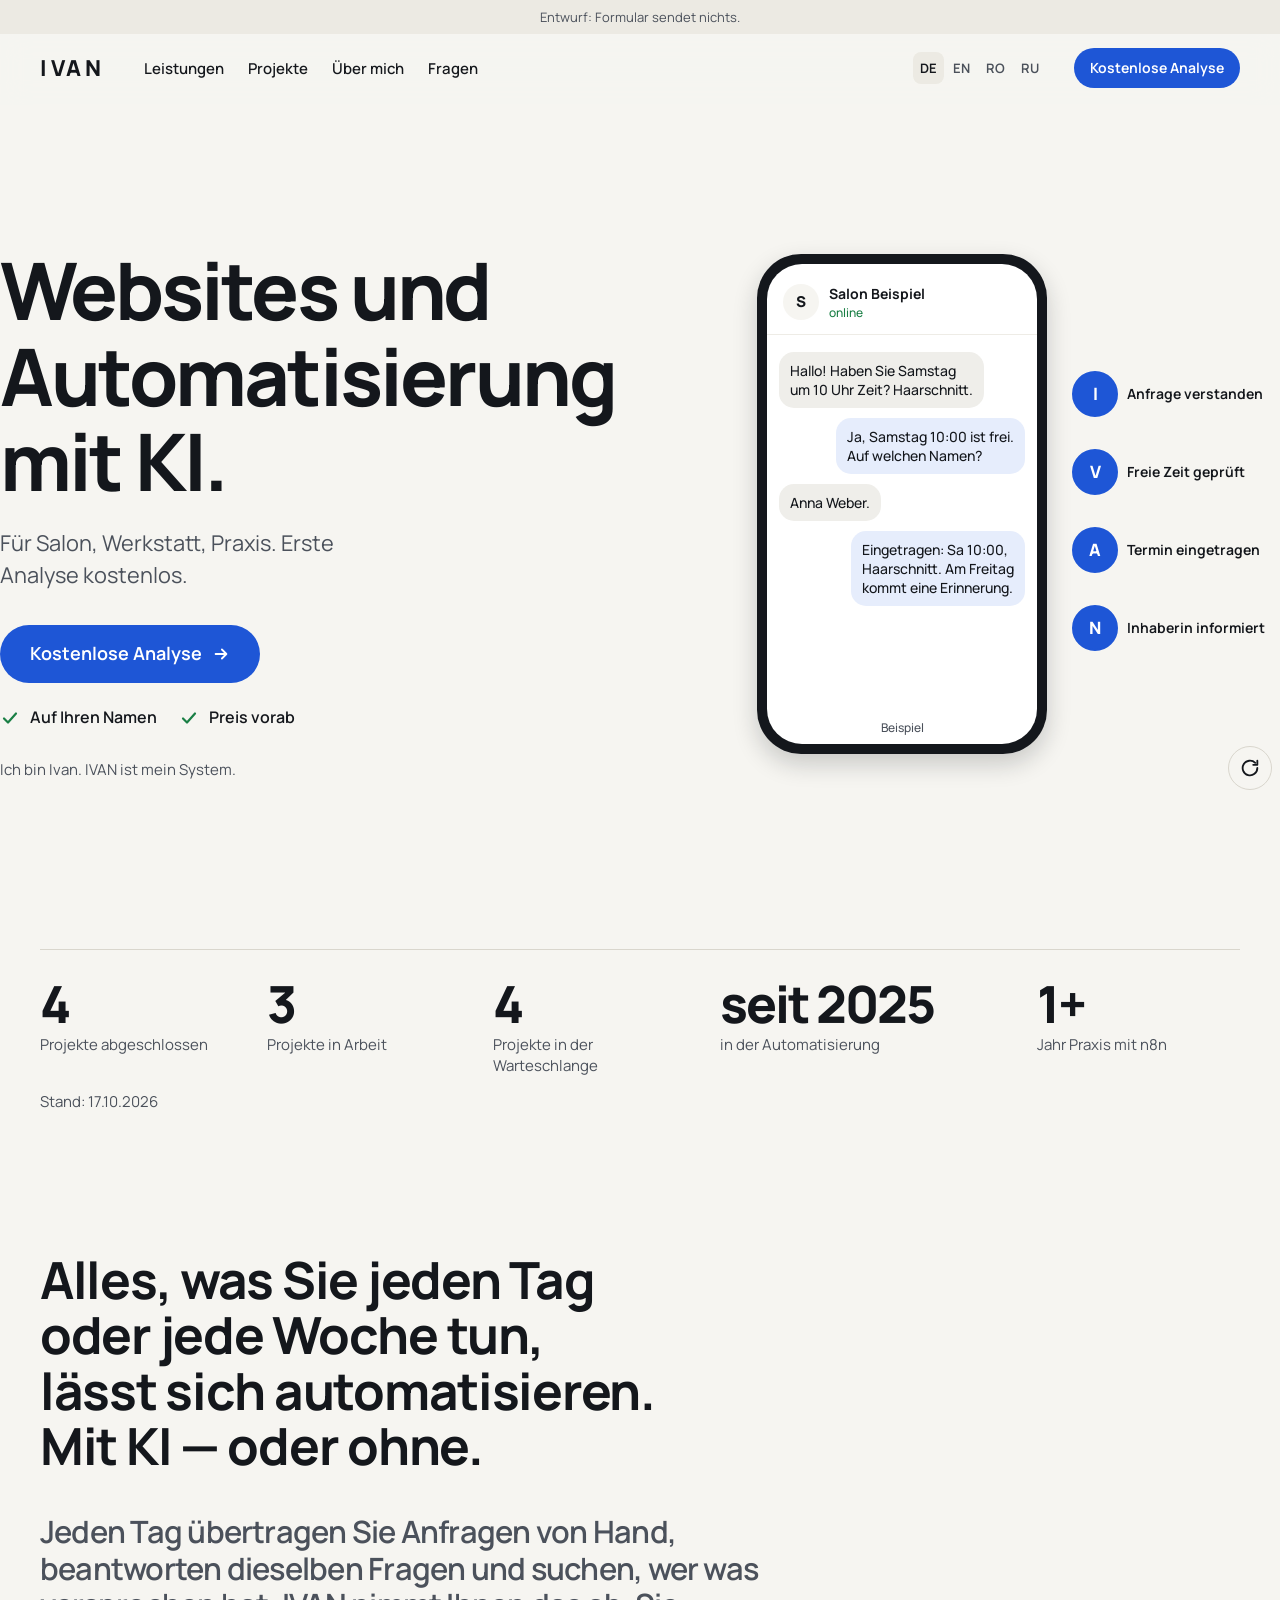
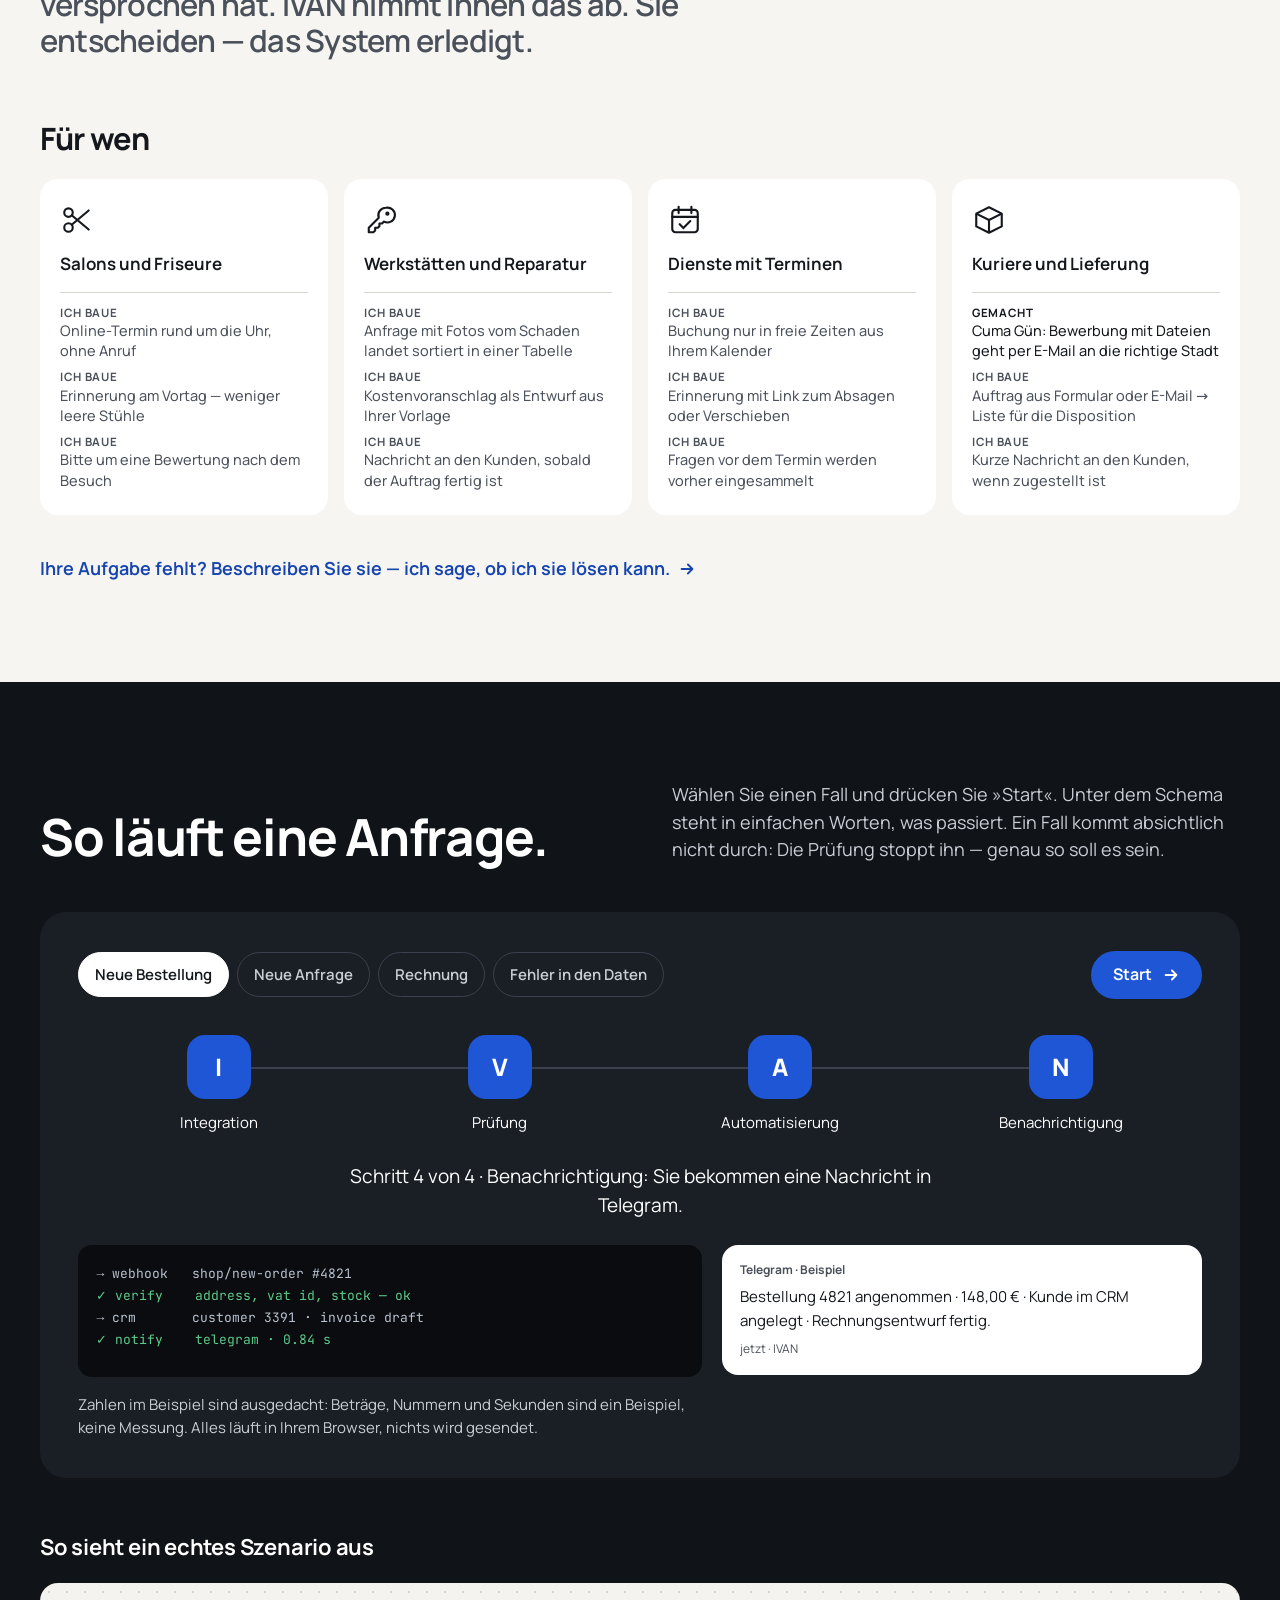
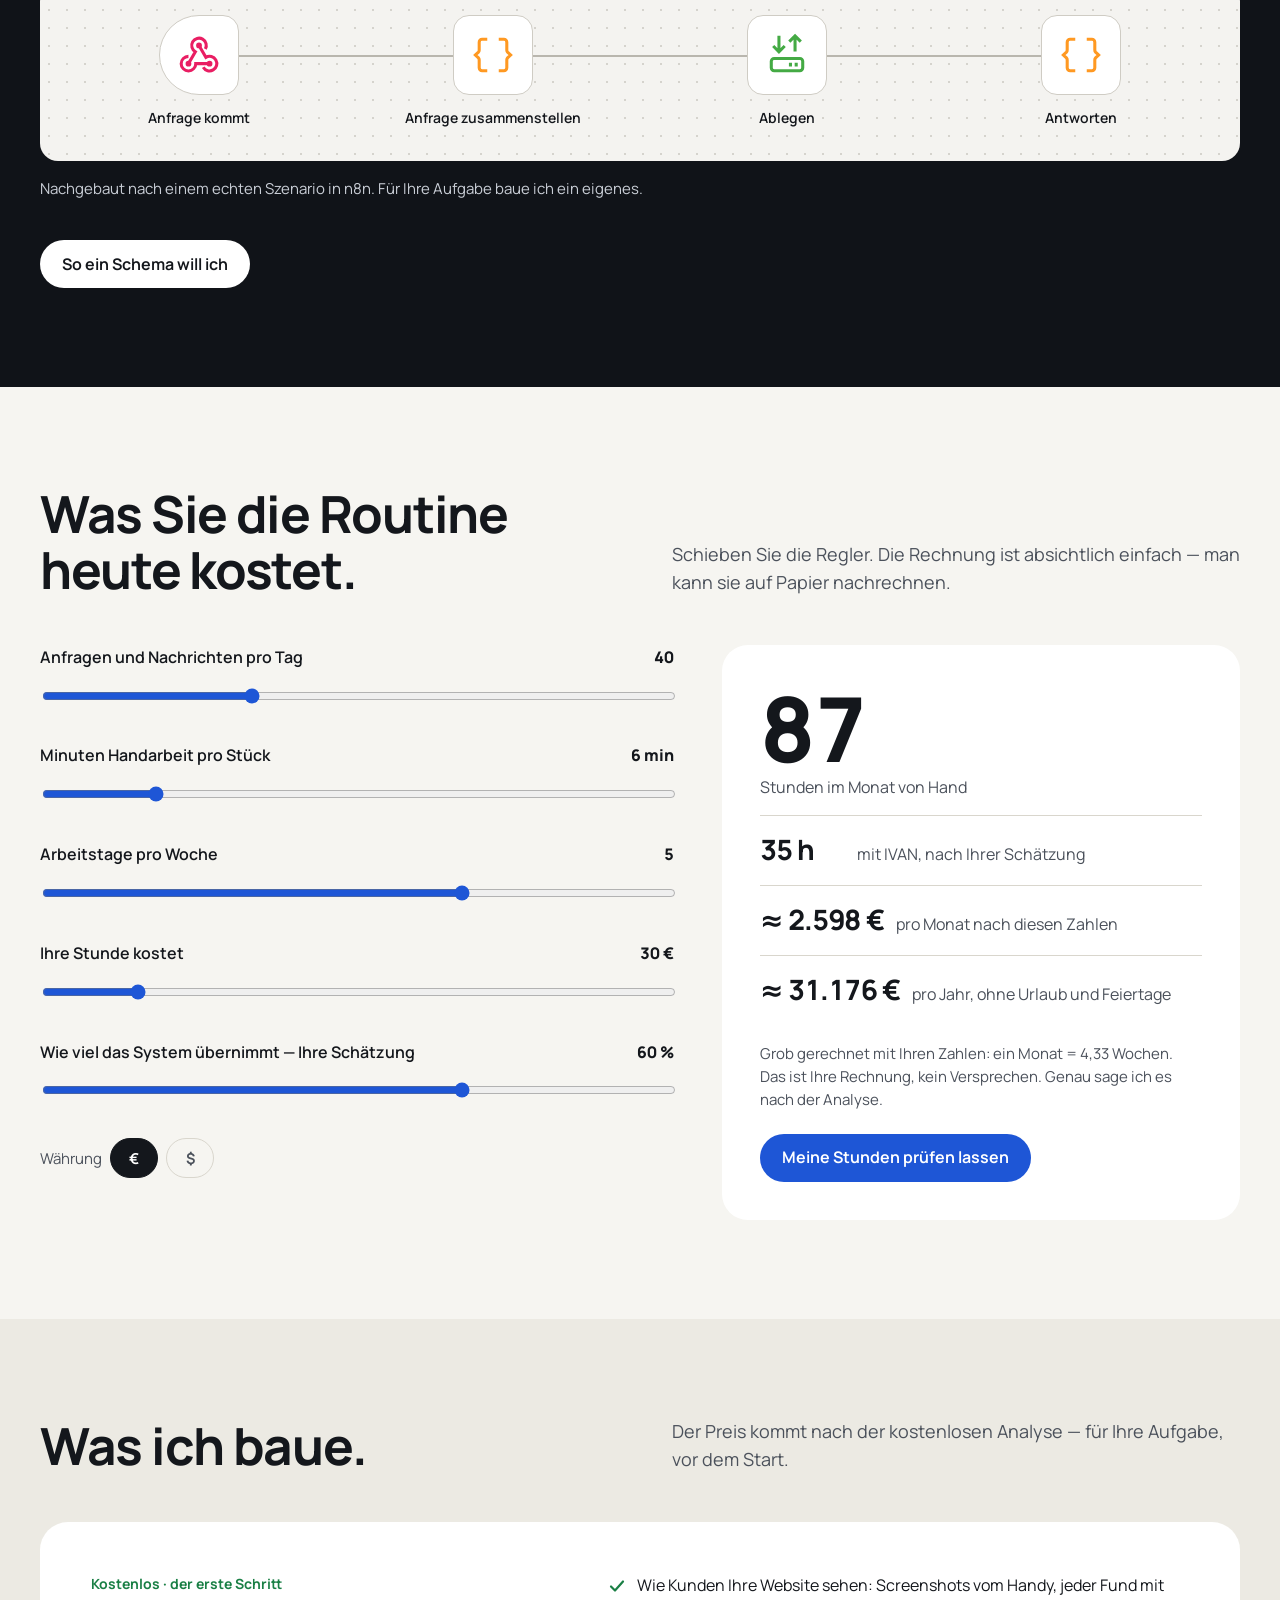
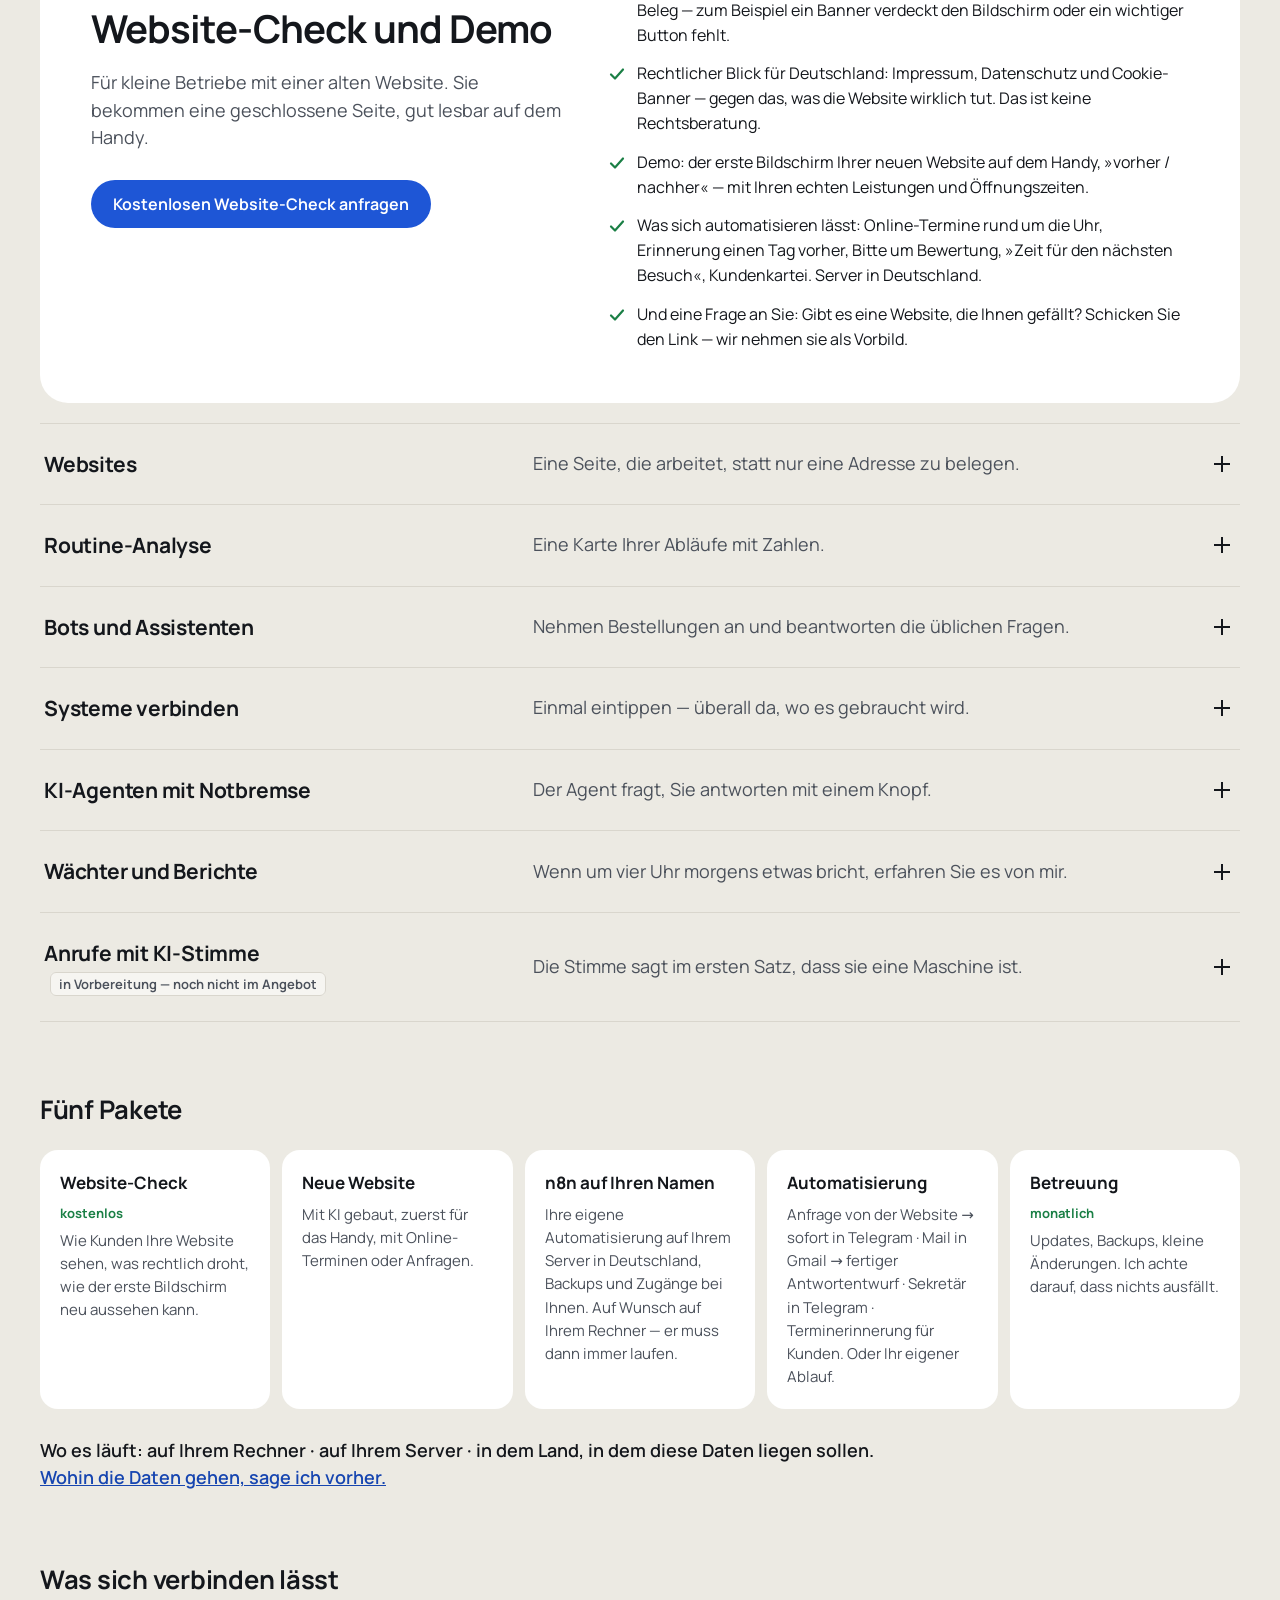
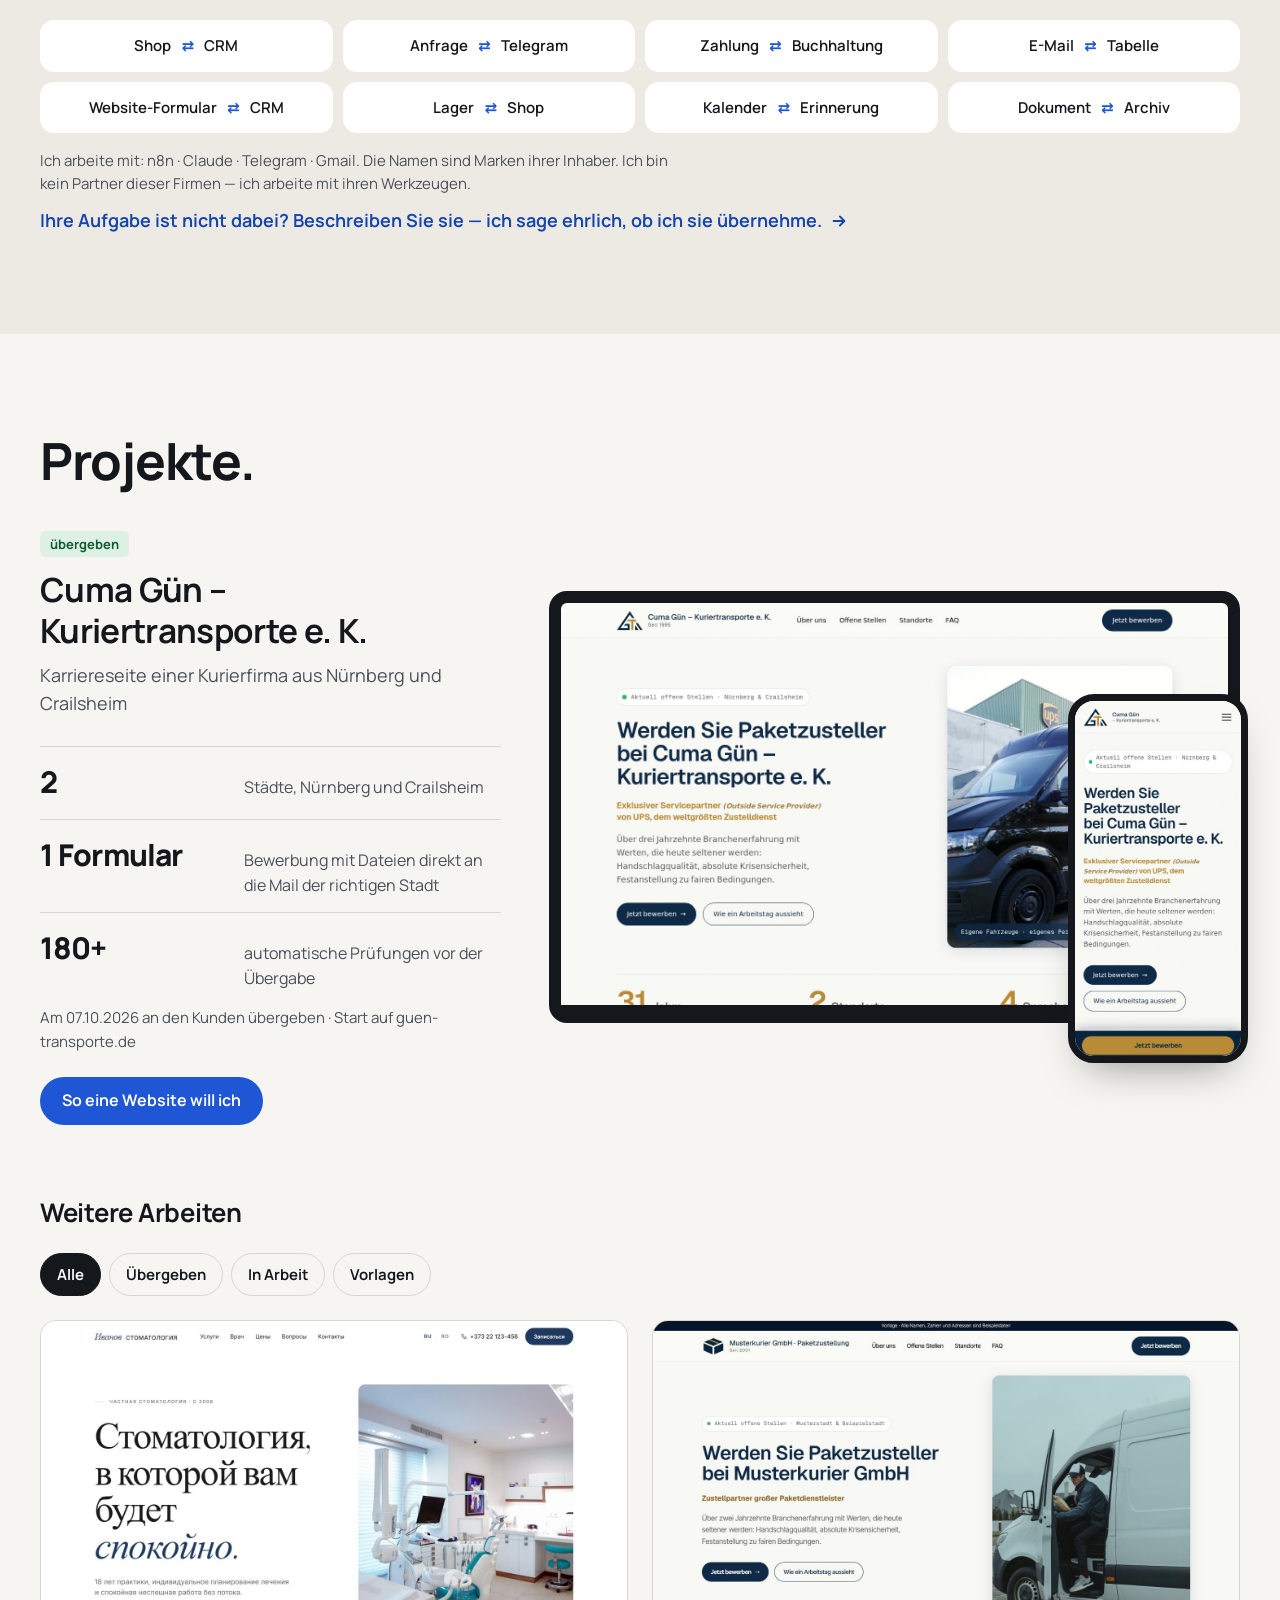
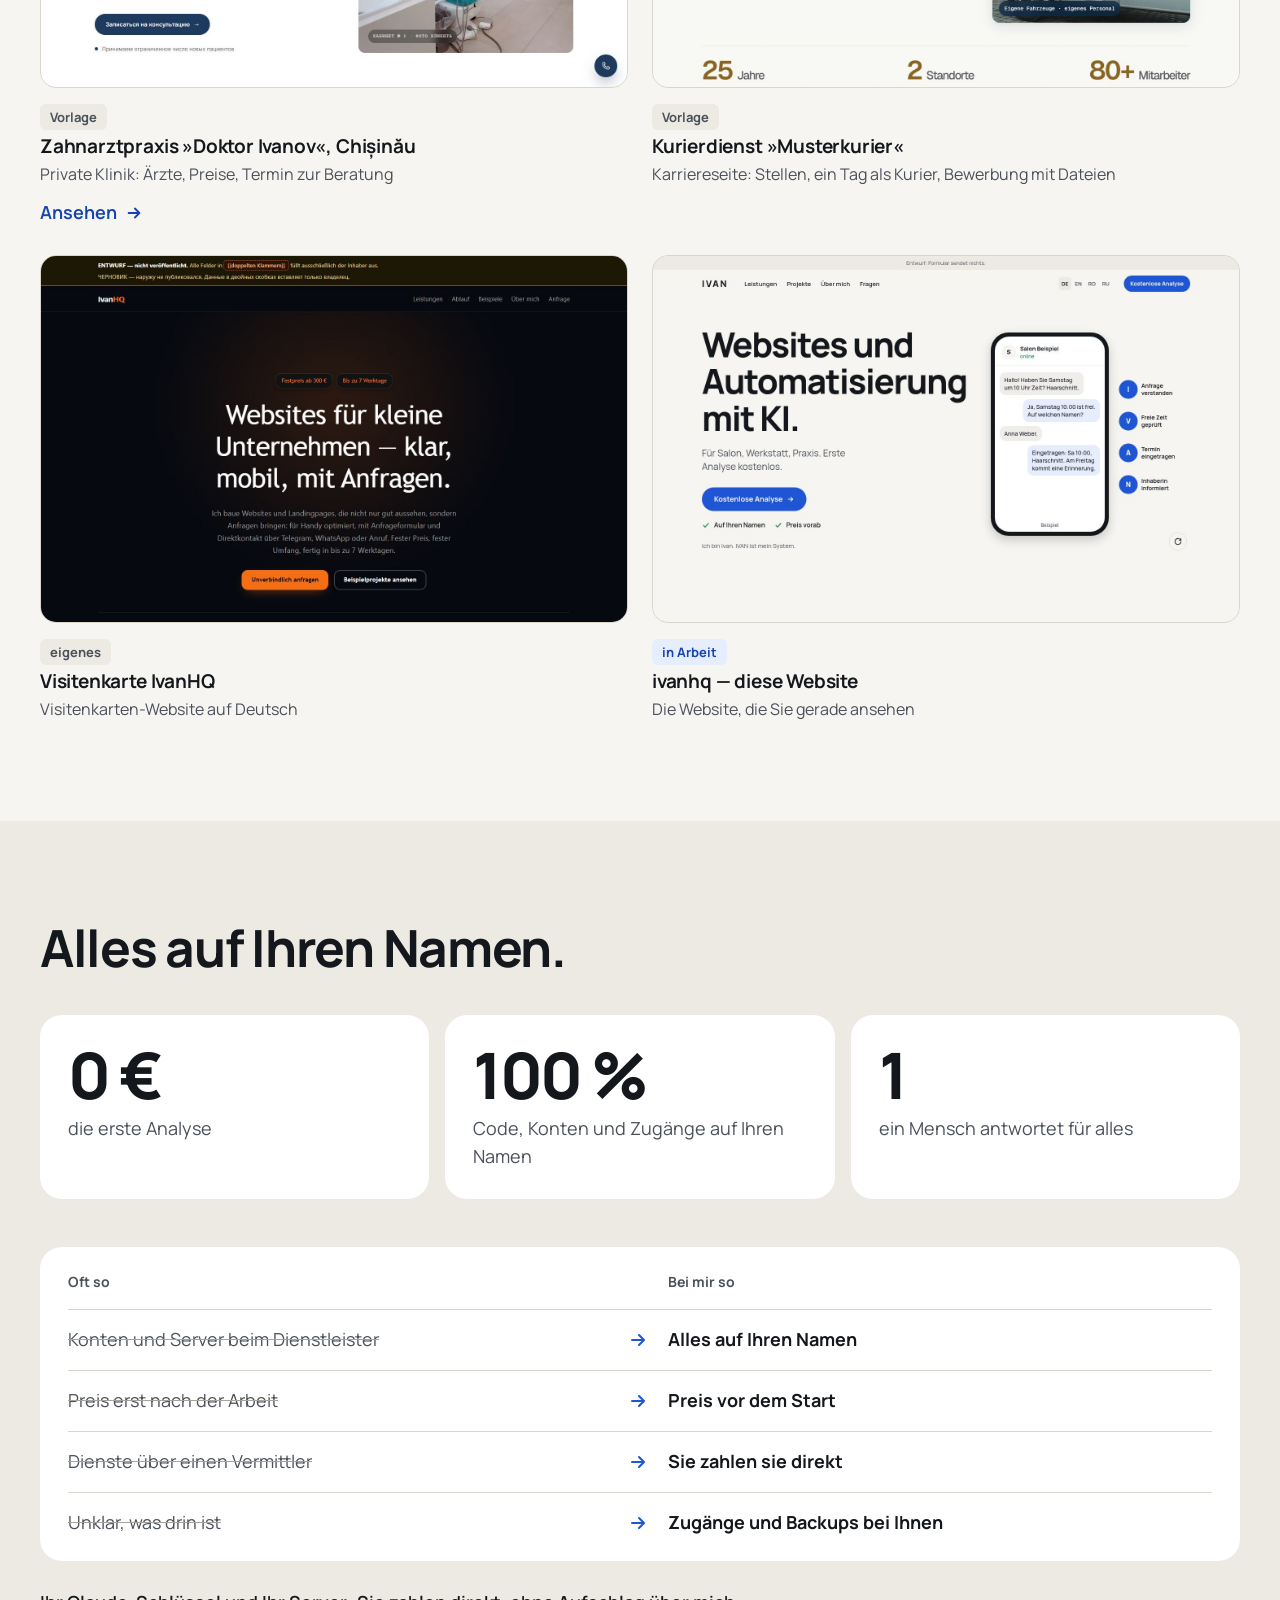
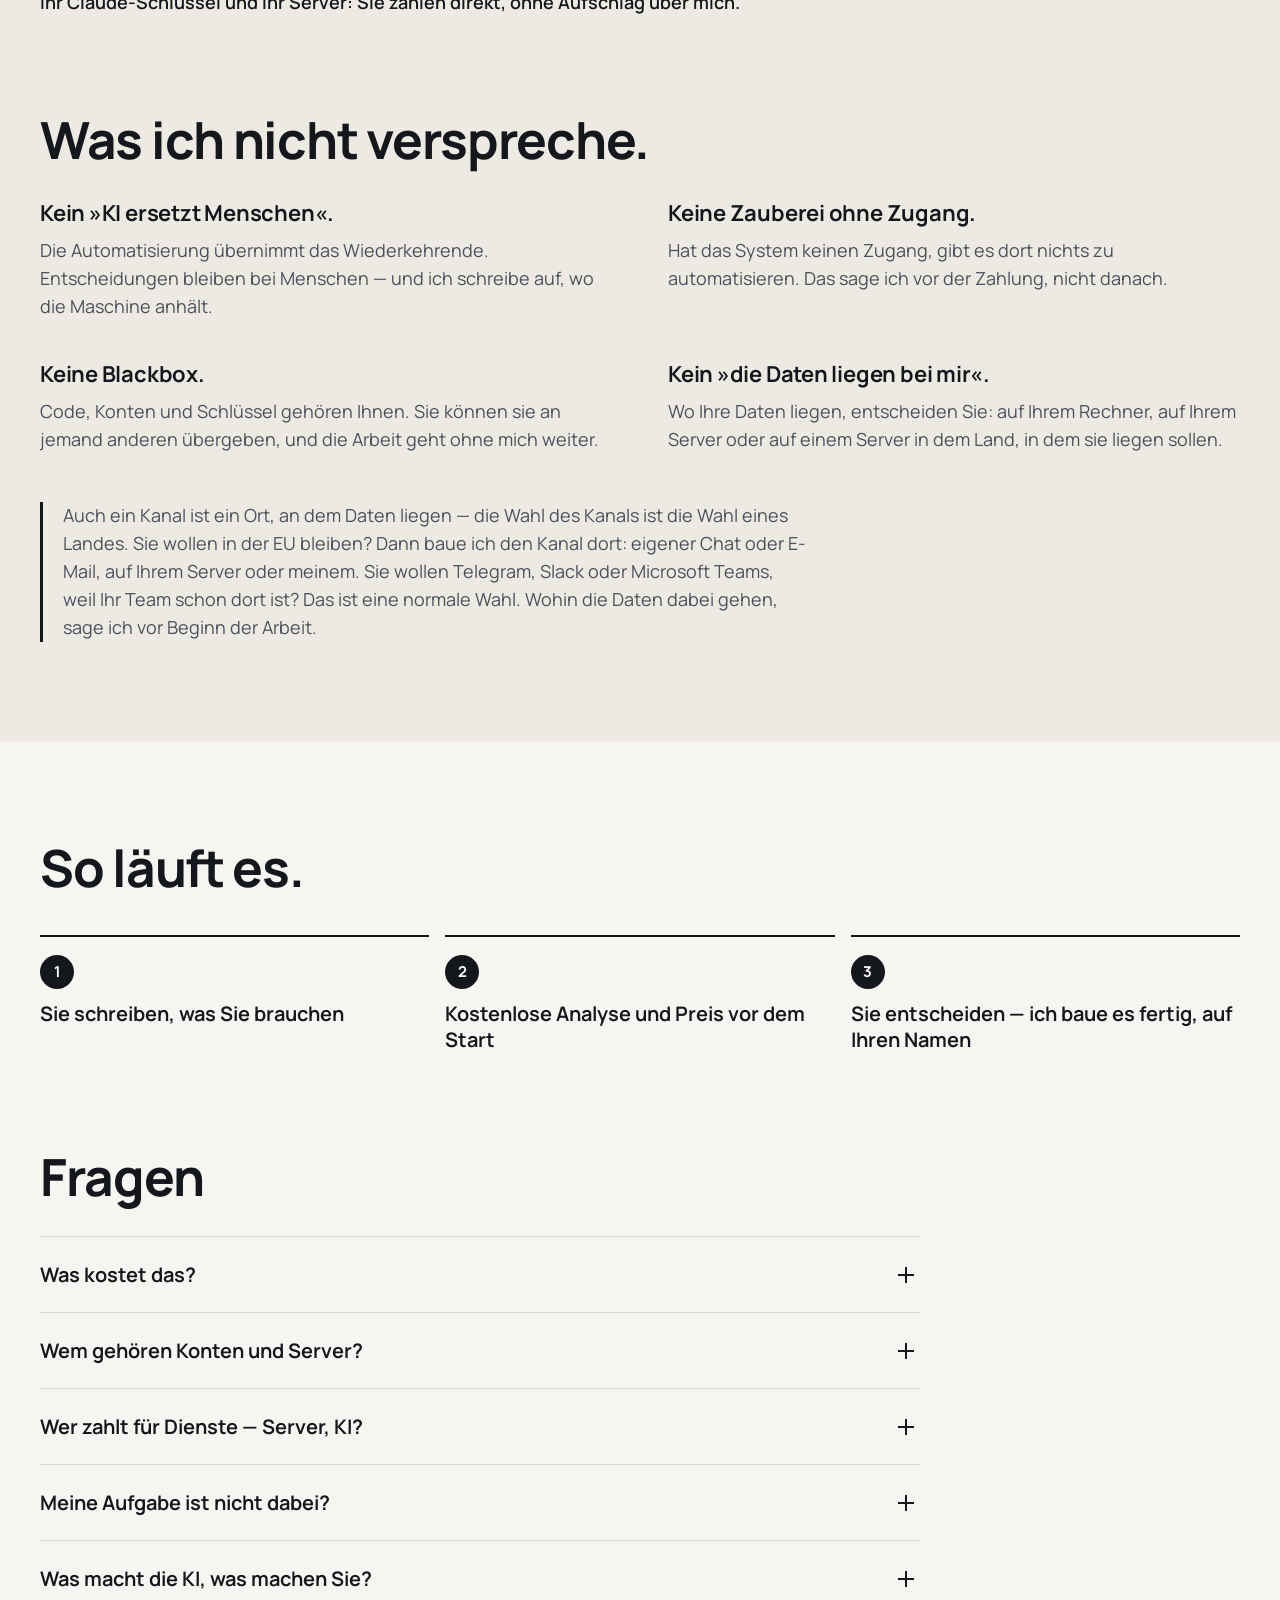
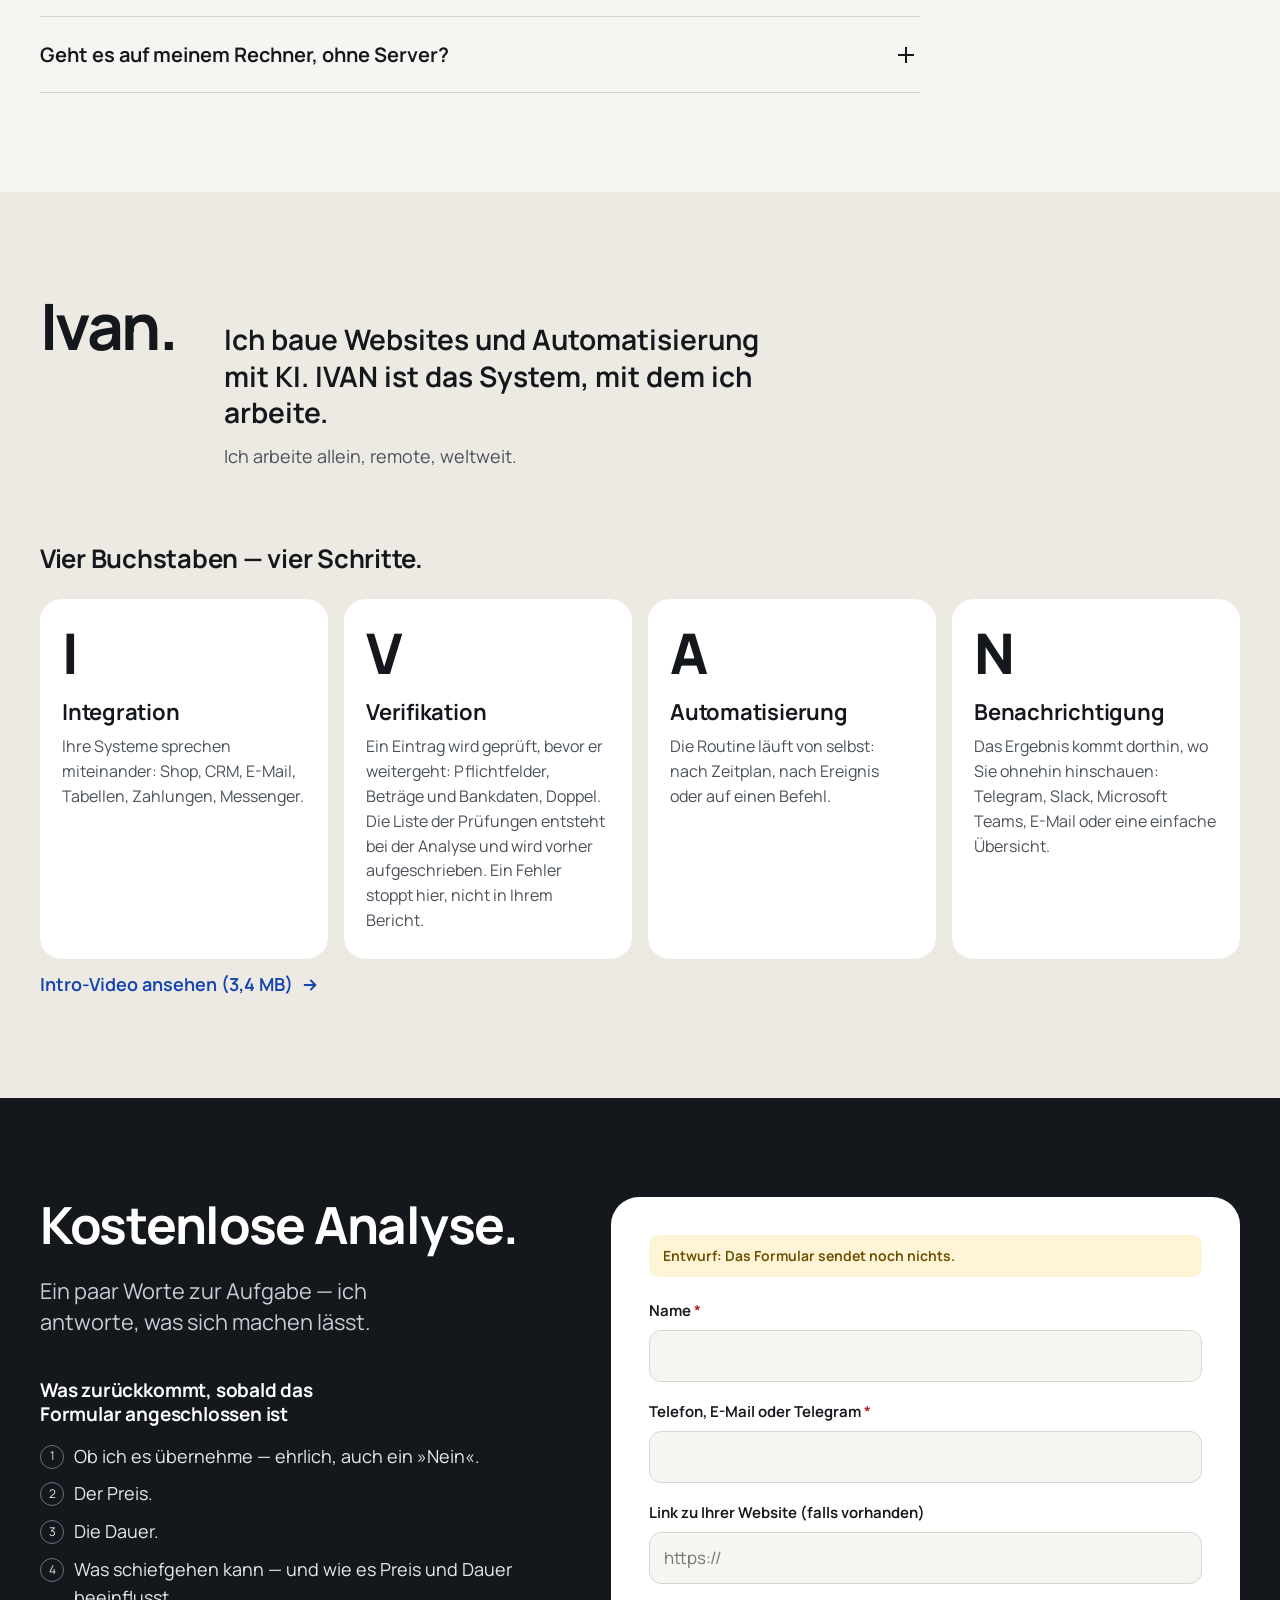
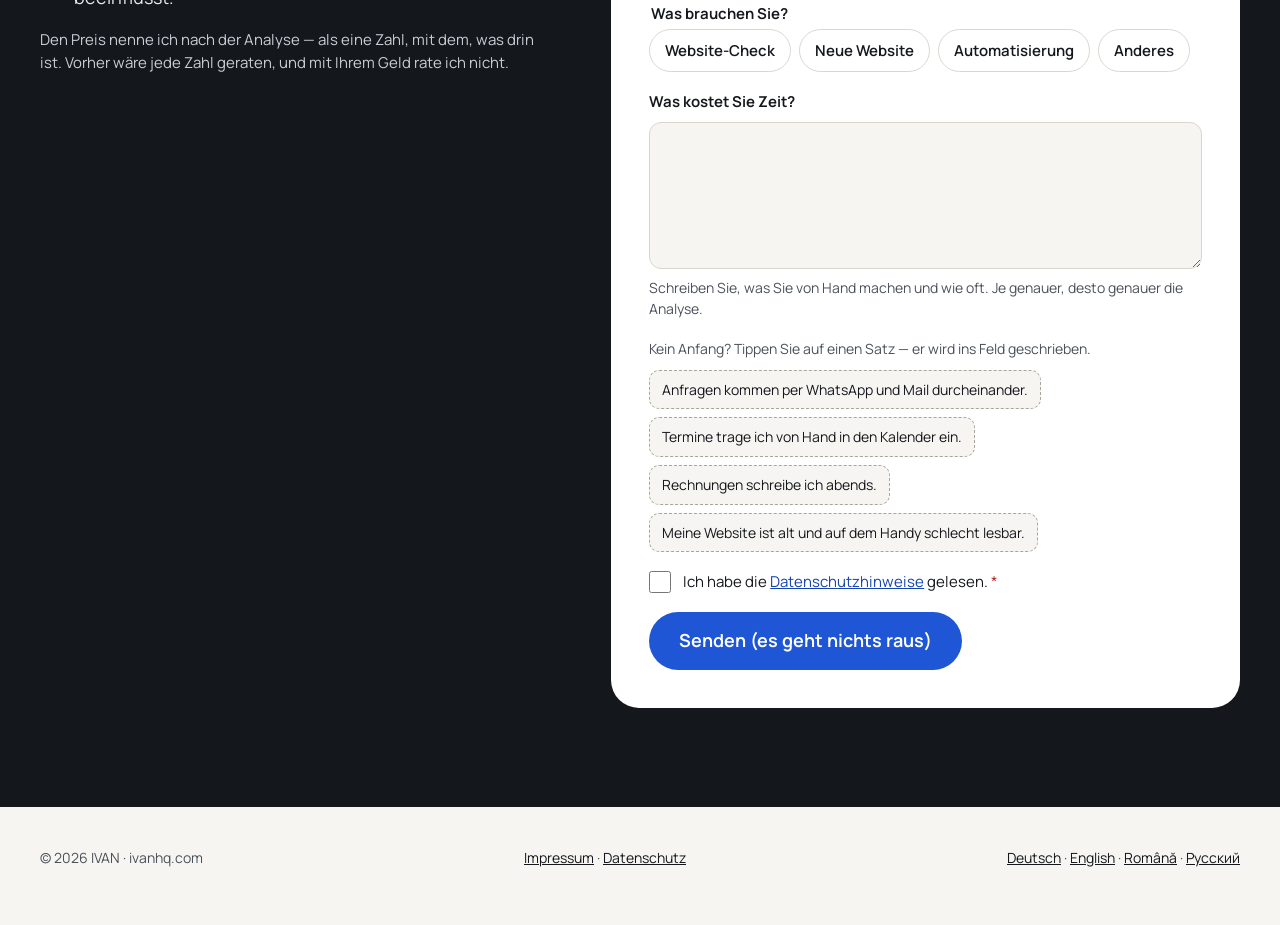
==== index.html @ 727002b7 "ivanhq v2 — временный показ, удалить после просмотра" ====
<!DOCTYPE html>
<html lang="de">
<head>
<meta charset="utf-8">
<meta name="viewport" content="width=device-width, initial-scale=1">
<title>IVAN — Websites und Automatisierung mit KI für kleine Betriebe</title>
<meta name="description" content="Websites und Automatisierung mit KI für Salon, Werkstatt und Praxis. Alles auf Ihren Namen, Preis vor dem Start. Die erste Analyse ist kostenlos.">
<meta name="robots" content="noindex, nofollow">
<link rel="canonical" href="https://ivanhq.com/">
<link rel="alternate" hreflang="de" href="https://ivanhq.com/"><link rel="alternate" hreflang="en" href="https://ivanhq.com/en/"><link rel="alternate" hreflang="ro" href="https://ivanhq.com/ro/"><link rel="alternate" hreflang="ru" href="https://ivanhq.com/ru/"><link rel="alternate" hreflang="x-default" href="https://ivanhq.com/">
<meta property="og:type" content="website"><meta property="og:title" content="IVAN — Websites und Automatisierung mit KI für kleine Betriebe"><meta property="og:description" content="Websites und Automatisierung mit KI für Salon, Werkstatt und Praxis. Alles auf Ihren Namen, Preis vor dem Start. Die erste Analyse ist kostenlos."><meta property="og:locale" content="de_DE"><meta property="og:image" content="https://ivanhq.com/predprosmotr.jpg"><meta property="og:image:width" content="1200"><meta property="og:image:height" content="630"><meta property="og:image:alt" content="IVAN: Websites und Automatisierung mit KI. Die erste Analyse ist kostenlos."><meta name="twitter:card" content="summary_large_image">
<meta name="theme-color" content="#F6F5F1">
<link rel="icon" href="favicon.ico" sizes="any">
<link rel="icon" href="favicon.svg" type="image/svg+xml">
<link rel="apple-touch-icon" href="apple-touch-icon.png">
<link rel="preload" href="shrifty/manrope-latin-wght-normal.woff2" as="font" type="font/woff2" crossorigin>
<link rel="stylesheet" href="stil.css">
</head>
<body>
<p class="chernovik" id="top">Entwurf: Formular sendet nichts.</p>
<header class="shapka" id="shapka">
  <div class="ramka shapka-v">
    <a class="znak" href="#top" aria-label="IVAN">IVAN</a>
    <nav class="nav" aria-label="Menü" id="nav"><a class="nav-tel" href="#ablauf">So läuft es</a><a href="#leistungen">Leistungen</a><a href="#projekte">Projekte</a><a href="#ueber">Über mich</a><a href="#fragen">Fragen</a></nav>
    <div class="yazyki" role="group" aria-label="Sprache"><a href="#top" hreflang="de" lang="de" aria-current="true" title="Deutsch">DE</a><a href="en/index.html" hreflang="en" lang="en" title="English">EN</a><a href="ro/index.html" hreflang="ro" lang="ro" title="Română">RO</a><a href="ru/index.html" hreflang="ru" lang="ru" title="Русский">RU</a></div>
    <a class="knopka knopka-mal" href="#analyse">Kostenlose Analyse</a>
    <button class="burger" id="burger" type="button" aria-expanded="false" aria-controls="nav" data-otkr="Menü" data-zakr="Menü schließen"><span></span><span class="vh">Menü</span></button>
  </div>
  <div class="progress" aria-hidden="true"><span id="progress"></span></div>
</header>
<nav class="ukazatel" aria-label="Menü"><ol><li><a href="#rutina" data-k="rutina"><span>1</span>Routine</a></li><li><a href="#ablauf-zayavka" data-k="ablauf-zayavka"><span>2</span>Eine Anfrage</a></li><li><a href="#kosten" data-k="kosten"><span>3</span>Kosten</a></li><li><a href="#leistungen" data-k="leistungen"><span>4</span>Leistungen</a></li><li><a href="#projekte" data-k="projekte"><span>5</span>Projekte</a></li><li><a href="#sicher" data-k="sicher"><span>6</span>Sicherheit</a></li><li><a href="#ablauf" data-k="ablauf"><span>7</span>Ablauf</a></li><li><a href="#ueber" data-k="ueber"><span>8</span>Über mich</a></li></ol></nav>
<main id="glavnoe">

<section class="geroj" aria-labelledby="h1">
  <div class="ramka geroj-v">
    <div class="geroj-t">
      <h1 id="h1">Websites und Automatisierung mit KI.</h1>
      <p class="geroj-sub">Für Salon, Werkstatt, Praxis. Erste Analyse kostenlos.</p>
      <a class="knopka knopka-bol" href="#analyse">Kostenlose Analyse <svg viewBox="0 0 20 20" aria-hidden="true"><path d="M4 10h11M11 5l5 5-5 5" fill="none" stroke="currentColor" stroke-width="2" stroke-linecap="round" stroke-linejoin="round"/></svg></a>
      <ul class="galki galki-ryad"><li><svg viewBox="0 0 20 20" aria-hidden="true"><path d="M4 10.5l4 4 8-9" fill="none" stroke="currentColor" stroke-width="2.2" stroke-linecap="round" stroke-linejoin="round"/></svg><span>Auf Ihren Namen</span></li><li><svg viewBox="0 0 20 20" aria-hidden="true"><path d="M4 10.5l4 4 8-9" fill="none" stroke="currentColor" stroke-width="2.2" stroke-linecap="round" stroke-linejoin="round"/></svg><span>Preis vorab</span></li></ul>
      <p class="geroj-ich">Ich bin Ivan. IVAN ist mein System.</p>
    </div>
    <div class="geroj-v2">
      <canvas class="scena" id="scena" width="560" height="560" role="img" aria-label="Beispiel, Salon Beispiel: Hallo! Haben Sie Samstag um 10 Uhr Zeit? Haarschnitt. / Ja, Samstag 10:00 ist frei. Auf welchen Namen? / Anna Weber. / Eingetragen: Sa 10:00, Haarschnitt. Am Freitag kommt eine Erinnerung. — IVAN: I Anfrage verstanden, V Freie Zeit geprüft, A Termin eingetragen, N Inhaberin informiert"></canvas>
      <button type="button" class="snova" id="snova" aria-label="Noch einmal"><svg viewBox="0 0 24 24" aria-hidden="true"><path d="M20 12a8 8 0 1 1-2.3-5.6M20 4v4.5h-4.5" fill="none" stroke="currentColor" stroke-width="2" stroke-linecap="round" stroke-linejoin="round"/></svg></button>
    </div>
  </div>
</section>

<section class="schetchiki" aria-labelledby="zh"><div class="ramka"><h2 id="zh" class="vh">In Zahlen</h2><ul class="schet"><li><b>4</b><span>Projekte abgeschlossen</span></li><li><b>3</b><span>Projekte in Arbeit</span></li><li><b>4</b><span>Projekte in der Warteschlange</span></li><li><b>seit 2025</b><span>in der Automatisierung</span></li><li><b>1+</b><span>Jahr Praxis mit n8n</span></li></ul><p class="snoska">Stand: 17.10.2026</p></div></section>

<section class="glava" id="rutina" data-k="rutina" aria-labelledby="k1h">
  <div class="ramka">
    <h2 id="k1h" class="h2-rutina">Alles, was Sie jeden Tag oder jede Woche tun, lässt sich automatisieren. Mit KI — oder ohne.</h2>
    <p class="bolshaya-fraza">Jeden Tag übertragen Sie Anfragen von Hand, beantworten dieselben Fragen und suchen, wer was versprochen hat. IVAN nimmt Ihnen das ab. Sie entscheiden — das System erledigt.</p>
    <h2 class="h2-mal">Für wen</h2>
    <ul class="nishi"><li><svg viewBox="0 0 32 32" aria-hidden="true"><g fill="none" stroke="currentColor" stroke-width="2" stroke-linecap="round"><circle cx="8" cy="9" r="4"/><circle cx="8" cy="23" r="4"/><path d="M11 11.5L27 25M11 20.5L27 7"/></g></svg><span>Salons und Friseure</span><ul class="nisha-bsp"><li class="bsp-ich"><em>Ich baue</em> Online-Termin rund um die Uhr, ohne Anruf</li><li class="bsp-ich"><em>Ich baue</em> Erinnerung am Vortag — weniger leere Stühle</li><li class="bsp-ich"><em>Ich baue</em> Bitte um eine Bewertung nach dem Besuch</li></ul></li><li><svg viewBox="0 0 32 32" aria-hidden="true"><path d="M20.5 4.5a7 7 0 0 0-6.6 9.3L4.5 23.2V27.5h4.3l1.7-1.7v-2.5h2.5l1.5-1.5v-2.5h2.5l1.8-1.8a7 7 0 1 0 1.7-13z" fill="none" stroke="currentColor" stroke-width="2" stroke-linejoin="round"/><circle cx="22" cy="10" r="2" fill="currentColor"/></svg><span>Werkstätten und Reparatur</span><ul class="nisha-bsp"><li class="bsp-ich"><em>Ich baue</em> Anfrage mit Fotos vom Schaden landet sortiert in einer Tabelle</li><li class="bsp-ich"><em>Ich baue</em> Kostenvoranschlag als Entwurf aus Ihrer Vorlage</li><li class="bsp-ich"><em>Ich baue</em> Nachricht an den Kunden, sobald der Auftrag fertig ist</li></ul></li><li><svg viewBox="0 0 32 32" aria-hidden="true"><g fill="none" stroke="currentColor" stroke-width="2" stroke-linecap="round"><rect x="4" y="6.5" width="24" height="21" rx="3"/><path d="M4 13h24M10 3.5v6M22 3.5v6"/><path d="M11 20l3.5 3.5L21 17"/></g></svg><span>Dienste mit Terminen</span><ul class="nisha-bsp"><li class="bsp-ich"><em>Ich baue</em> Buchung nur in freie Zeiten aus Ihrem Kalender</li><li class="bsp-ich"><em>Ich baue</em> Erinnerung mit Link zum Absagen oder Verschieben</li><li class="bsp-ich"><em>Ich baue</em> Fragen vor dem Termin werden vorher eingesammelt</li></ul></li><li><svg viewBox="0 0 32 32" aria-hidden="true"><g fill="none" stroke="currentColor" stroke-width="2" stroke-linejoin="round"><path d="M4 10l12-6 12 6v12l-12 6-12-6z"/><path d="M4 10l12 6 12-6M16 16v12"/></g></svg><span>Kuriere und Lieferung</span><ul class="nisha-bsp"><li class="bsp-gemacht"><em>Gemacht</em> Cuma Gün: Bewerbung mit Dateien geht per E-Mail an die richtige Stadt</li><li class="bsp-ich"><em>Ich baue</em> Auftrag aus Formular oder E-Mail → Liste für die Disposition</li><li class="bsp-ich"><em>Ich baue</em> Kurze Nachricht an den Kunden, wenn zugestellt ist</li></ul></li></ul>
    <a class="ssylka" href="#analyse">Ihre Aufgabe fehlt? Beschreiben Sie sie — ich sage, ob ich sie lösen kann. <svg viewBox="0 0 20 20" aria-hidden="true"><path d="M4 10h11M11 5l5 5-5 5" fill="none" stroke="currentColor" stroke-width="2" stroke-linecap="round" stroke-linejoin="round"/></svg></a>
  </div>
</section>

<section class="glava glava-temn" id="ablauf-zayavka" data-k="ablauf-zayavka" aria-labelledby="k2h">
  <div class="ramka">
    <div class="glava-shapka"><h2 id="k2h">So läuft eine Anfrage.</h2><p>Wählen Sie einen Fall und drücken Sie »Start«. Unter dem Schema steht in einfachen Worten, was passiert. Ein Fall kommt absichtlich nicht durch: Die Prüfung stoppt ihn — genau so soll es sein.</p></div>
    <div class="demo">
      <div class="demo-upr"><div class="sluchai" role="group"><button type="button" class="sluchaj" data-s="0" aria-pressed="true">Neue Bestellung</button><button type="button" class="sluchaj" data-s="1" aria-pressed="false">Neue Anfrage</button><button type="button" class="sluchaj" data-s="2" aria-pressed="false">Rechnung</button><button type="button" class="sluchaj" data-s="3" aria-pressed="false">Fehler in den Daten</button></div><button type="button" class="knopka" id="pusk">Start <svg viewBox="0 0 20 20" aria-hidden="true"><path d="M4 10h11M11 5l5 5-5 5" fill="none" stroke="currentColor" stroke-width="2" stroke-linecap="round" stroke-linejoin="round"/></svg></button></div>
      <ol class="uzly" id="uzly"><li class="uzel" data-i="0"><b>I</b><span>Integration</span></li><li class="uzel" data-i="1"><b>V</b><span>Prüfung</span></li><li class="uzel" data-i="2"><b>A</b><span>Automatisierung</span></li><li class="uzel" data-i="3"><b>N</b><span>Benachrichtigung</span></li></ol>
      <p class="demo-shag" id="demo-shag" aria-live="polite">&nbsp;</p>
      <div class="demo-niz">
        <pre class="zhurnal" id="zhurnal" aria-label="log"></pre>
        <div class="tg" id="tg" hidden><p class="tg-z">Telegram · Beispiel</p><p id="tg-t"></p><p class="tg-v">jetzt · IVAN</p></div>
      </div>
      <p class="snoska">Zahlen im Beispiel sind ausgedacht: Beträge, Nummern und Sekunden sind ein Beispiel, keine Messung. Alles läuft in Ihrem Browser, nichts wird gesendet.</p>
    </div>
    <div class="n8n">
      <h3>So sieht ein echtes Szenario aus</h3>
      <ol class="n8n-ryad"><li><span class="n8n-kv"><svg viewBox="0 0 24 24" aria-hidden="true"><g fill="none" stroke="#e91e63" stroke-width="1.6"><circle cx="12" cy="7" r="1.5" fill="#e91e63" stroke="none"/><circle cx="6.5" cy="16.5" r="1.5" fill="#e91e63" stroke="none"/><circle cx="17.5" cy="16.5" r="1.5" fill="#e91e63" stroke="none"/><path d="M15.3 8.9A3.8 3.8 0 1 0 10.1 10.3L6.5 16.5"/><path d="M6.5 12.7a3.8 3.8 0 1 0 3.8 3.8h7.2"/><path d="M14.2 18.4a3.8 3.8 0 1 0 1.4-5.2L12 7"/></g></svg></span><span>Anfrage kommt</span></li><li><span class="n8n-kv"><svg viewBox="0 0 24 24" aria-hidden="true"><path d="M9 3.8H6.3a1.5 1.5 0 0 0-1.5 1.5v4.1a1.5 1.5 0 0 1-.4 1.1L2.8 12l1.6 1.5a1.5 1.5 0 0 1 .4 1.1v4.1a1.5 1.5 0 0 0 1.5 1.5H9M15 3.8h2.7a1.5 1.5 0 0 1 1.5 1.5v4.1a1.5 1.5 0 0 0 .4 1.1l1.6 1.5-1.6 1.5a1.5 1.5 0 0 0-.4 1.1v4.1a1.5 1.5 0 0 1-1.5 1.5H15" fill="none" stroke="#ff9922" stroke-width="1.6"/></svg></span><span>Anfrage zusammenstellen</span></li><li><span class="n8n-kv"><svg viewBox="0 0 24 24" aria-hidden="true"><path d="M3.8 15.3a1.5 1.5 0 0 1 1.5-1.5h13.4a1.5 1.5 0 0 1 1.5 1.5v3.4a1.5 1.5 0 0 1-1.5 1.5H5.3a1.5 1.5 0 0 1-1.5-1.5zM16.8 16v2M13.8 16v2M10.8 7.3l-3 3-3-3M19.2 5l-3-3-3 3M7.8 2v8.2M16.2 10.2V2" fill="none" stroke="#44aa44" stroke-width="1.6"/></svg></span><span>Ablegen</span></li><li><span class="n8n-kv"><svg viewBox="0 0 24 24" aria-hidden="true"><path d="M9 3.8H6.3a1.5 1.5 0 0 0-1.5 1.5v4.1a1.5 1.5 0 0 1-.4 1.1L2.8 12l1.6 1.5a1.5 1.5 0 0 1 .4 1.1v4.1a1.5 1.5 0 0 0 1.5 1.5H9M15 3.8h2.7a1.5 1.5 0 0 1 1.5 1.5v4.1a1.5 1.5 0 0 0 .4 1.1l1.6 1.5-1.6 1.5a1.5 1.5 0 0 0-.4 1.1v4.1a1.5 1.5 0 0 1-1.5 1.5H15" fill="none" stroke="#ff9922" stroke-width="1.6"/></svg></span><span>Antworten</span></li></ol>
      <p class="snoska">Nachgebaut nach einem echten Szenario in n8n. Für Ihre Aufgabe baue ich ein eigenes.</p>
    </div>
    <a class="knopka knopka-svet" href="#analyse">So ein Schema will ich</a>
  </div>
</section>

<section class="glava" id="kosten" data-k="kosten" aria-labelledby="k3h">
  <div class="ramka">
    <div class="glava-shapka"><h2 id="k3h">Was Sie die Routine heute kostet.</h2><p>Schieben Sie die Regler. Die Rechnung ist absichtlich einfach — man kann sie auf Papier nachrechnen.</p></div>
    <div class="kalk">
      <div class="kalk-l"><label class="polz"><span class="polz-n"><span>Anfragen und Nachrichten pro Tag</span><output id="o-zayavok">40</output></span><input type="range" id="p-zayavok" min="1" max="120" step="1" value="40" data-ed=""></label><label class="polz"><span class="polz-n"><span>Minuten Handarbeit pro Stück</span><output id="o-minut">6</output></span><input type="range" id="p-minut" min="1" max="30" step="1" value="6" data-ed="min"></label><label class="polz"><span class="polz-n"><span>Arbeitstage pro Woche</span><output id="o-dnej">5</output></span><input type="range" id="p-dnej" min="1" max="7" step="1" value="5" data-ed=""></label><label class="polz"><span class="polz-n"><span>Ihre Stunde kostet</span><output id="o-chas">30</output></span><input type="range" id="p-chas" min="10" max="150" step="5" value="30" data-ed="val"></label><label class="polz"><span class="polz-n"><span>Wie viel das System übernimmt — Ihre Schätzung</span><output id="o-dolya">60</output></span><input type="range" id="p-dolya" min="0" max="90" step="5" value="60" data-ed="%"></label>
        <div class="valyuty" role="group" aria-label="Währung"><span>Währung</span><button type="button" class="val" data-v="€" aria-pressed="true">€</button><button type="button" class="val" data-v="$" aria-pressed="false">$</button></div>
      </div>
      <div class="kalk-p" aria-live="polite">
        <p class="kalk-bol"><b id="r-chasy">0</b><span>Stunden im Monat von Hand</span></p>
        <p class="kalk-sr"><b id="r-ivan">0</b><span>mit IVAN, nach Ihrer Schätzung</span></p>
        <p class="kalk-sr"><b id="r-mes">0</b><span>pro Monat nach diesen Zahlen</span></p>
        <p class="kalk-sr"><b id="r-god">0</b><span>pro Jahr, ohne Urlaub und Feiertage</span></p>
        <p class="snoska">Grob gerechnet mit Ihren Zahlen: ein Monat = 4,33 Wochen. Das ist Ihre Rechnung, kein Versprechen. Genau sage ich es nach der Analyse.</p>
        <a class="knopka" href="#analyse">Meine Stunden prüfen lassen</a>
      </div>
    </div>
  </div>
</section>

<section class="glava glava-2" id="leistungen" data-k="leistungen" aria-labelledby="k4h">
  <div class="ramka">
    <div class="glava-shapka"><h2 id="k4h">Was ich baue.</h2><p>Der Preis kommt nach der kostenlosen Analyse — für Ihre Aufgabe, vor dem Start.</p></div>
    <article class="audit">
      <div><p class="metka">Kostenlos · der erste Schritt</p><h3>Website-Check und Demo</h3><p>Für kleine Betriebe mit einer alten Website. Sie bekommen eine geschlossene Seite, gut lesbar auf dem Handy.</p><a class="knopka" href="#analyse">Kostenlosen Website-Check anfragen</a></div>
      <ul class="galki"><li><svg viewBox="0 0 20 20" aria-hidden="true"><path d="M4 10.5l4 4 8-9" fill="none" stroke="currentColor" stroke-width="2.2" stroke-linecap="round" stroke-linejoin="round"/></svg><span>Wie Kunden Ihre Website sehen: Screenshots vom Handy, jeder Fund mit Beleg — zum Beispiel ein Banner verdeckt den Bildschirm oder ein wichtiger Button fehlt.</span></li><li><svg viewBox="0 0 20 20" aria-hidden="true"><path d="M4 10.5l4 4 8-9" fill="none" stroke="currentColor" stroke-width="2.2" stroke-linecap="round" stroke-linejoin="round"/></svg><span>Rechtlicher Blick für Deutschland: Impressum, Datenschutz und Cookie-Banner — gegen das, was die Website wirklich tut. Das ist keine Rechtsberatung.</span></li><li><svg viewBox="0 0 20 20" aria-hidden="true"><path d="M4 10.5l4 4 8-9" fill="none" stroke="currentColor" stroke-width="2.2" stroke-linecap="round" stroke-linejoin="round"/></svg><span>Demo: der erste Bildschirm Ihrer neuen Website auf dem Handy, »vorher / nachher« — mit Ihren echten Leistungen und Öffnungszeiten.</span></li><li><svg viewBox="0 0 20 20" aria-hidden="true"><path d="M4 10.5l4 4 8-9" fill="none" stroke="currentColor" stroke-width="2.2" stroke-linecap="round" stroke-linejoin="round"/></svg><span>Was sich automatisieren lässt: Online-Termine rund um die Uhr, Erinnerung einen Tag vorher, Bitte um Bewertung, »Zeit für den nächsten Besuch«, Kundenkartei. Server in Deutschland.</span></li><li><svg viewBox="0 0 20 20" aria-hidden="true"><path d="M4 10.5l4 4 8-9" fill="none" stroke="currentColor" stroke-width="2.2" stroke-linecap="round" stroke-linejoin="round"/></svg><span>Und eine Frage an Sie: Gibt es eine Website, die Ihnen gefällt? Schicken Sie den Link — wir nehmen sie als Vorbild.</span></li></ul>
    </article>
    <div class="uslugi"><details class="usluga">
      <summary><span class="usl-z"><b>Websites</b></span><span class="usl-k">Eine Seite, die arbeitet, statt nur eine Adresse zu belegen.</span><span class="plyus" aria-hidden="true"></span></summary>
      <div class="usl-tel"><p>Ein klarer erster Bildschirm und ein Formular, das sofort in Ihrem CRM oder Telegram ankommt. Zuerst für das Handy gebaut, mit Online-Terminen oder Anfragen, im Stil einer Website, die Ihnen gefällt.</p><ul class="galki"><li><svg viewBox="0 0 20 20" aria-hidden="true"><path d="M4 10.5l4 4 8-9" fill="none" stroke="currentColor" stroke-width="2.2" stroke-linecap="round" stroke-linejoin="round"/></svg><span>Die Seite und ihr Code</span></li><li><svg viewBox="0 0 20 20" aria-hidden="true"><path d="M4 10.5l4 4 8-9" fill="none" stroke="currentColor" stroke-width="2.2" stroke-linecap="round" stroke-linejoin="round"/></svg><span>Ein Formular, das bei Ihnen ankommt</span></li><li><svg viewBox="0 0 20 20" aria-hidden="true"><path d="M4 10.5l4 4 8-9" fill="none" stroke="currentColor" stroke-width="2.2" stroke-linecap="round" stroke-linejoin="round"/></svg><span>Schnell auf dem Handy</span></li></ul></div>
    </details><details class="usluga">
      <summary><span class="usl-z"><b>Routine-Analyse</b></span><span class="usl-k">Eine Karte Ihrer Abläufe mit Zahlen.</span><span class="plyus" aria-hidden="true"></span></summary>
      <div class="usl-tel"><p>Ich schaue, wo Sie dasselbe zweimal eintippen, wo Sie auf Antworten warten und wo Fehler zu spät auffallen. Für jeden Schritt: wie viele Minuten, wie oft am Tag, wie es endet. Sie bekommen eine Karte mit drei Markierungen — das übernimmt die Maschine jetzt, das nach einem Umbau, das lieber nicht anfassen. Die Karte bleibt bei Ihnen, auch wenn Sie dort aufhören.</p><ul class="galki"><li><svg viewBox="0 0 20 20" aria-hidden="true"><path d="M4 10.5l4 4 8-9" fill="none" stroke="currentColor" stroke-width="2.2" stroke-linecap="round" stroke-linejoin="round"/></svg><span>Karte des Ablaufs, Schritt für Schritt</span></li><li><svg viewBox="0 0 20 20" aria-hidden="true"><path d="M4 10.5l4 4 8-9" fill="none" stroke="currentColor" stroke-width="2.2" stroke-linecap="round" stroke-linejoin="round"/></svg><span>Stunden und Geld bei jedem Schritt</span></li><li><svg viewBox="0 0 20 20" aria-hidden="true"><path d="M4 10.5l4 4 8-9" fill="none" stroke="currentColor" stroke-width="2.2" stroke-linecap="round" stroke-linejoin="round"/></svg><span>Liste: was die Maschine übernimmt, was nicht</span></li></ul></div>
    </details><details class="usluga">
      <summary><span class="usl-z"><b>Bots und Assistenten</b></span><span class="usl-k">Nehmen Bestellungen an und beantworten die üblichen Fragen.</span><span class="plyus" aria-hidden="true"></span></summary>
      <div class="usl-tel"><p>Bots in Telegram, Slack, Microsoft Teams, WhatsApp oder Discord: Sie nehmen Bestellungen an, beantworten die üblichen Fragen und geben den Rest an einen Menschen weiter — mit Protokoll, wer wann übernommen hat. Sie laufen auf n8n, einer Plattform, die Sie auf Ihrem eigenen Server betreiben können.</p><ul class="galki"><li><svg viewBox="0 0 20 20" aria-hidden="true"><path d="M4 10.5l4 4 8-9" fill="none" stroke="currentColor" stroke-width="2.2" stroke-linecap="round" stroke-linejoin="round"/></svg><span>Ein Bot in Ihrem Kanal — und er sagt, dass er ein Bot ist</span></li><li><svg viewBox="0 0 20 20" aria-hidden="true"><path d="M4 10.5l4 4 8-9" fill="none" stroke="currentColor" stroke-width="2.2" stroke-linecap="round" stroke-linejoin="round"/></svg><span>Antworten, die Sie selbst ändern</span></li><li><svg viewBox="0 0 20 20" aria-hidden="true"><path d="M4 10.5l4 4 8-9" fill="none" stroke="currentColor" stroke-width="2.2" stroke-linecap="round" stroke-linejoin="round"/></svg><span>Übergabe an einen Menschen, protokolliert</span></li></ul></div>
    </details><details class="usluga">
      <summary><span class="usl-z"><b>Systeme verbinden</b></span><span class="usl-k">Einmal eintippen — überall da, wo es gebraucht wird.</span><span class="plyus" aria-hidden="true"></span></summary>
      <div class="usl-tel"><p>Shop, CRM, E-Mail, Tabellen, Zahlungen, Messenger — so verbunden, dass ein Eintrag einmal eingegeben wird und überall erscheint, wo er gebraucht wird. Der wiederkehrende Teil läuft auf n8n: Die Verbindung ist ganz sichtbar und lässt sich an jemand anderen übergeben.</p><ul class="galki"><li><svg viewBox="0 0 20 20" aria-hidden="true"><path d="M4 10.5l4 4 8-9" fill="none" stroke="currentColor" stroke-width="2.2" stroke-linecap="round" stroke-linejoin="round"/></svg><span>Eine Verbindung, die man ganz sieht</span></li><li><svg viewBox="0 0 20 20" aria-hidden="true"><path d="M4 10.5l4 4 8-9" fill="none" stroke="currentColor" stroke-width="2.2" stroke-linecap="round" stroke-linejoin="round"/></svg><span>Einmal eingeben statt dreimal</span></li><li><svg viewBox="0 0 20 20" aria-hidden="true"><path d="M4 10.5l4 4 8-9" fill="none" stroke="currentColor" stroke-width="2.2" stroke-linecap="round" stroke-linejoin="round"/></svg><span>Protokoll für jeden Eintrag</span></li></ul></div>
    </details><details class="usluga">
      <summary><span class="usl-z"><b>KI-Agenten mit Notbremse</b></span><span class="usl-k">Der Agent fragt, Sie antworten mit einem Knopf.</span><span class="plyus" aria-hidden="true"></span></summary>
      <div class="usl-tel"><p>Die Grenze ist beweglich, und Sie verschieben sie. Es geht nicht um das Versprechen, dass der Agent etwas »nicht tut«: Ohne Ihre Bestätigung hat er schlicht keine Rechte für eine Mail an Kunden, eine Zahlung oder eine Änderung im CRM — so sind die Schlüssel vergeben. Er fragt, Sie antworten mit einem Knopf dort, wo Sie ohnehin sind: Telegram, Slack oder Microsoft Teams. Ein Schritt, der sich an Ihren eigenen Daten immer wieder bewährt hat, darf allein laufen. Läuft etwas auseinander, kommt die Notbremse zurück.</p><ul class="galki"><li><svg viewBox="0 0 20 20" aria-hidden="true"><path d="M4 10.5l4 4 8-9" fill="none" stroke="currentColor" stroke-width="2.2" stroke-linecap="round" stroke-linejoin="round"/></svg><span>Ein Agent für Ihre Aufgaben</span></li><li><svg viewBox="0 0 20 20" aria-hidden="true"><path d="M4 10.5l4 4 8-9" fill="none" stroke="currentColor" stroke-width="2.2" stroke-linecap="round" stroke-linejoin="round"/></svg><span>Liste der Schritte: wo er fragt, wo er allein geht</span></li><li><svg viewBox="0 0 20 20" aria-hidden="true"><path d="M4 10.5l4 4 8-9" fill="none" stroke="currentColor" stroke-width="2.2" stroke-linecap="round" stroke-linejoin="round"/></svg><span>Bestätigungs-Knopf vor jedem solchen Schritt</span></li></ul></div>
    </details><details class="usluga">
      <summary><span class="usl-z"><b>Wächter und Berichte</b></span><span class="usl-k">Wenn um vier Uhr morgens etwas bricht, erfahren Sie es von mir.</span><span class="plyus" aria-hidden="true"></span></summary>
      <div class="usl-tel"><p>Der Wächter prüft rund um die Uhr eine gemeinsam abgestimmte Liste. Bricht um vier Uhr morgens etwas, erfahren Sie es von mir und nicht vom Kunden — in Telegram, Slack oder Microsoft Teams. Was nicht auf der Liste steht, sehen Sie vorher: Sie wird mit Ihnen erstellt und liegt bei Ihnen. Dazu einmal pro Woche ein kurzer Bericht.</p><ul class="galki"><li><svg viewBox="0 0 20 20" aria-hidden="true"><path d="M4 10.5l4 4 8-9" fill="none" stroke="currentColor" stroke-width="2.2" stroke-linecap="round" stroke-linejoin="round"/></svg><span>Meldung, wenn etwas bricht</span></li><li><svg viewBox="0 0 20 20" aria-hidden="true"><path d="M4 10.5l4 4 8-9" fill="none" stroke="currentColor" stroke-width="2.2" stroke-linecap="round" stroke-linejoin="round"/></svg><span>Wochenbericht in normalen Worten</span></li><li><svg viewBox="0 0 20 20" aria-hidden="true"><path d="M4 10.5l4 4 8-9" fill="none" stroke="currentColor" stroke-width="2.2" stroke-linecap="round" stroke-linejoin="round"/></svg><span>Verlauf von Ausfällen und Reparaturen</span></li></ul></div>
    </details><details class="usluga">
      <summary><span class="usl-z"><b>Anrufe mit KI-Stimme</b> <em class="metka-mal">in Vorbereitung — noch nicht im Angebot</em></span><span class="usl-k">Die Stimme sagt im ersten Satz, dass sie eine Maschine ist.</span><span class="plyus" aria-hidden="true"></span></summary>
      <div class="usl-tel"><p>Die Stimme sagt im ersten Satz, dass sie eine Maschine ist, und fragt, ob das Gespräch aufgezeichnet werden darf — ohne Erlaubnis keine Aufzeichnung und keine Auswertung. Sie nimmt Anrufe an, beantwortet übliche Fragen, nimmt die Anfrage auf und gibt an einen Menschen weiter, was ein Mensch entscheiden muss. Sie ruft auch selbst an — aber nur bei Menschen, die zugestimmt haben.</p><ul class="galki"><li><svg viewBox="0 0 20 20" aria-hidden="true"><path d="M4 10.5l4 4 8-9" fill="none" stroke="currentColor" stroke-width="2.2" stroke-linecap="round" stroke-linejoin="round"/></svg><span>Eingehende Anrufe · Rückrufe nur nach Zustimmung</span></li><li><svg viewBox="0 0 20 20" aria-hidden="true"><path d="M4 10.5l4 4 8-9" fill="none" stroke="currentColor" stroke-width="2.2" stroke-linecap="round" stroke-linejoin="round"/></svg><span>Gesprächstext — mit Erlaubnis</span></li><li><svg viewBox="0 0 20 20" aria-hidden="true"><path d="M4 10.5l4 4 8-9" fill="none" stroke="currentColor" stroke-width="2.2" stroke-linecap="round" stroke-linejoin="round"/></svg><span>Anfrage direkt in Ihr System</span></li></ul></div>
    </details></div>
    <h3 class="h3-otd">Fünf Pakete</h3>
    <ul class="pakety"><li><b>Website-Check</b><em>kostenlos</em><span>Wie Kunden Ihre Website sehen, was rechtlich droht, wie der erste Bildschirm neu aussehen kann.</span></li><li><b>Neue Website</b><span>Mit KI gebaut, zuerst für das Handy, mit Online-Terminen oder Anfragen.</span></li><li><b>n8n auf Ihren Namen</b><span>Ihre eigene Automatisierung auf Ihrem Server in Deutschland, Backups und Zugänge bei Ihnen. Auf Wunsch auf Ihrem Rechner — er muss dann immer laufen.</span></li><li><b>Automatisierung</b><span>Anfrage von der Website → sofort in Telegram · Mail in Gmail → fertiger Antwortentwurf · Sekretär in Telegram · Terminerinnerung für Kunden. Oder Ihr eigener Ablauf.</span></li><li><b>Betreuung</b><em>monatlich</em><span>Updates, Backups, kleine Änderungen. Ich achte darauf, dass nichts ausfällt.</span></li></ul>
    <p class="gde">Wo es läuft: auf Ihrem Rechner · auf Ihrem Server · in dem Land, in dem diese Daten liegen sollen. <a href="#sicher">Wohin die Daten gehen, sage ich vorher.</a></p>
    <h3 class="h3-otd">Was sich verbinden lässt</h3>
    <ul class="pary"><li><span>Shop</span><i aria-hidden="true">⇄</i><span>CRM</span></li><li><span>Anfrage</span><i aria-hidden="true">⇄</i><span>Telegram</span></li><li><span>Zahlung</span><i aria-hidden="true">⇄</i><span>Buchhaltung</span></li><li><span>E-Mail</span><i aria-hidden="true">⇄</i><span>Tabelle</span></li><li><span>Website-Formular</span><i aria-hidden="true">⇄</i><span>CRM</span></li><li><span>Lager</span><i aria-hidden="true">⇄</i><span>Shop</span></li><li><span>Kalender</span><i aria-hidden="true">⇄</i><span>Erinnerung</span></li><li><span>Dokument</span><i aria-hidden="true">⇄</i><span>Archiv</span></li></ul>
    <p class="snoska">Ich arbeite mit: n8n · Claude · Telegram · Gmail. Die Namen sind Marken ihrer Inhaber. Ich bin kein Partner dieser Firmen — ich arbeite mit ihren Werkzeugen.</p>
    <a class="ssylka" href="#analyse">Ihre Aufgabe ist nicht dabei? Beschreiben Sie sie — ich sage ehrlich, ob ich sie übernehme. <svg viewBox="0 0 20 20" aria-hidden="true"><path d="M4 10h11M11 5l5 5-5 5" fill="none" stroke="currentColor" stroke-width="2" stroke-linecap="round" stroke-linejoin="round"/></svg></a>
  </div>
</section>

<section class="glava" id="projekte" data-k="projekte" aria-labelledby="k5h">
  <div class="ramka">
    <h2 id="k5h">Projekte.</h2>
    <article class="proekt">
      <div class="proekt-t">
        <p class="rabota-st st-sdano">übergeben</p>
        <h3>Cuma Gün – Kuriertransporte e. K.</h3><p>Karriereseite einer Kurierfirma aus Nürnberg und Crailsheim</p>
        <ul class="tsifry"><li><b>2</b><span>Städte, Nürnberg und Crailsheim</span></li><li><b>1 Formular</b><span>Bewerbung mit Dateien direkt an die Mail der richtigen Stadt</span></li><li><b>180+</b><span>automatische Prüfungen vor der Übergabe</span></li></ul>
        <p class="snoska">Am 07.10.2026 an den Kunden übergeben · Start auf guen-transporte.de</p>
        <a class="knopka" href="#analyse">So eine Website will ich</a>
      </div>
      <div class="ustr">
        <div class="noutbuk"><img src="raboty/cuma-pk.jpg" alt="Karriereseite von Cuma Gün auf dem Computer" width="1440" height="900" loading="lazy" decoding="async"></div>
        <div class="tel-mal"><img src="raboty/cuma-mob.jpg" alt="Dieselbe Seite auf dem Handy" width="390" height="844" loading="lazy" decoding="async"></div>
      </div>
    </article>
    <h3 class="h3-otd">Weitere Arbeiten</h3>
    <div class="vkladki" role="group"><button type="button" class="vkladka" data-f="vse" aria-pressed="true">Alle</button><button type="button" class="vkladka" data-f="sdano" aria-pressed="false">Übergeben</button><button type="button" class="vkladka" data-f="v-rabote" aria-pressed="false">In Arbeit</button><button type="button" class="vkladka" data-f="shablon" aria-pressed="false">Vorlagen</button></div>
    <ul class="raboty" id="raboty"><li class="rabota" data-st="shablon">
      <div class="rabota-kadr"><img src="raboty/stomatologiya-pk.jpg" alt="" width="1440" height="900" loading="lazy" decoding="async"></div>
      <p class="rabota-st st-shablon">Vorlage</p><h4>Zahnarztpraxis »Doktor Ivanov«, Chișinău</h4><p>Private Klinik: Ärzte, Preise, Termin zur Beratung</p>
      <a class="ssylka" href="https://ivansolutions.github.io/stamotologia/" rel="noopener" target="_blank">Ansehen <svg viewBox="0 0 20 20" aria-hidden="true"><path d="M4 10h11M11 5l5 5-5 5" fill="none" stroke="currentColor" stroke-width="2" stroke-linecap="round" stroke-linejoin="round"/></svg></a>
    </li><li class="rabota" data-st="shablon">
      <div class="rabota-kadr"><img src="raboty/kurier-shablon-pk.jpg" alt="" width="1440" height="900" loading="lazy" decoding="async"></div>
      <p class="rabota-st st-shablon">Vorlage</p><h4>Kurierdienst »Musterkurier«</h4><p>Karriereseite: Stellen, ein Tag als Kurier, Bewerbung mit Dateien</p>
      
    </li><li class="rabota" data-st="svoj">
      <div class="rabota-kadr"><img src="raboty/vizitka-pk.jpg" alt="" width="1440" height="900" loading="lazy" decoding="async"></div>
      <p class="rabota-st st-svoj">eigenes</p><h4>Visitenkarte IvanHQ</h4><p>Visitenkarten-Website auf Deutsch</p>
      
    </li><li class="rabota" data-st="v-rabote">
      <div class="rabota-kadr"><img src="raboty/ivanhq-pk.jpg" alt="" width="1440" height="900" loading="lazy" decoding="async"></div>
      <p class="rabota-st st-v-rabote">in Arbeit</p><h4>ivanhq — diese Website</h4><p>Die Website, die Sie gerade ansehen</p>
      
    </li></ul>
  </div>
</section>

<section class="glava glava-2" id="sicher" data-k="sicher" aria-labelledby="k6h">
  <div class="ramka">
    <h2 id="k6h">Alles auf Ihren Namen.</h2>
    <ul class="tri"><li><b>0 €</b><span>die erste Analyse</span></li><li><b>100 %</b><span>Code, Konten und Zugänge auf Ihren Namen</span></li><li><b>1</b><span>ein Mensch antwortet für alles</span></li></ul>
    <div class="sravn"><p class="sravn-sh"><span>Oft so</span><span>Bei mir so</span></p><ul><li><s>Konten und Server beim Dienstleister</s><svg viewBox="0 0 20 20" aria-hidden="true"><path d="M4 10h11M11 5l5 5-5 5" fill="none" stroke="currentColor" stroke-width="2" stroke-linecap="round" stroke-linejoin="round"/></svg><span>Alles auf Ihren Namen</span></li><li><s>Preis erst nach der Arbeit</s><svg viewBox="0 0 20 20" aria-hidden="true"><path d="M4 10h11M11 5l5 5-5 5" fill="none" stroke="currentColor" stroke-width="2" stroke-linecap="round" stroke-linejoin="round"/></svg><span>Preis vor dem Start</span></li><li><s>Dienste über einen Vermittler</s><svg viewBox="0 0 20 20" aria-hidden="true"><path d="M4 10h11M11 5l5 5-5 5" fill="none" stroke="currentColor" stroke-width="2" stroke-linecap="round" stroke-linejoin="round"/></svg><span>Sie zahlen sie direkt</span></li><li><s>Unklar, was drin ist</s><svg viewBox="0 0 20 20" aria-hidden="true"><path d="M4 10h11M11 5l5 5-5 5" fill="none" stroke="currentColor" stroke-width="2" stroke-linecap="round" stroke-linejoin="round"/></svg><span>Zugänge und Backups bei Ihnen</span></li></ul></div>
    <p class="gde">Ihr Claude-Schlüssel und Ihr Server: Sie zahlen direkt, ohne Aufschlag über mich.</p>
    <h2 class="h2-vtor">Was ich nicht verspreche.</h2>
    <ul class="nicht"><li><h3>Kein »KI ersetzt Menschen«.</h3><p>Die Automatisierung übernimmt das Wiederkehrende. Entscheidungen bleiben bei Menschen — und ich schreibe auf, wo die Maschine anhält.</p></li><li><h3>Keine Zauberei ohne Zugang.</h3><p>Hat das System keinen Zugang, gibt es dort nichts zu automatisieren. Das sage ich vor der Zahlung, nicht danach.</p></li><li><h3>Keine Blackbox.</h3><p>Code, Konten und Schlüssel gehören Ihnen. Sie können sie an jemand anderen übergeben, und die Arbeit geht ohne mich weiter.</p></li><li><h3>Kein »die Daten liegen bei mir«.</h3><p>Wo Ihre Daten liegen, entscheiden Sie: auf Ihrem Rechner, auf Ihrem Server oder auf einem Server in dem Land, in dem sie liegen sollen.</p></li></ul>
    <p class="kanal">Auch ein Kanal ist ein Ort, an dem Daten liegen — die Wahl des Kanals ist die Wahl eines Landes. Sie wollen in der EU bleiben? Dann baue ich den Kanal dort: eigener Chat oder E-Mail, auf Ihrem Server oder meinem. Sie wollen Telegram, Slack oder Microsoft Teams, weil Ihr Team schon dort ist? Das ist eine normale Wahl. Wohin die Daten dabei gehen, sage ich vor Beginn der Arbeit.</p>
  </div>
</section>

<section class="glava" id="ablauf" data-k="ablauf" aria-labelledby="k7h">
  <div class="ramka">
    <h2 id="k7h">So läuft es.</h2>
    <ol class="shagi"><li><b>1</b><span>Sie schreiben, was Sie brauchen</span></li><li><b>2</b><span>Kostenlose Analyse und Preis vor dem Start</span></li><li><b>3</b><span>Sie entscheiden — ich baue es fertig, auf Ihren Namen</span></li></ol>
    <h2 class="h2-vtor" id="fragen">Fragen</h2>
    <div class="voprosy"><details class="vopros"><summary>Was kostet das?<span class="plyus" aria-hidden="true"></span></summary><p>Den Preis nenne ich nach der kostenlosen Analyse, vor Beginn der Arbeit — als eine Zahl, mit dem, was drin ist.</p></details><details class="vopros"><summary>Wem gehören Konten und Server?<span class="plyus" aria-hidden="true"></span></summary><p>Ihnen. Alles wird auf Sie registriert, die Zugänge bekommen Sie.</p></details><details class="vopros"><summary>Wer zahlt für Dienste — Server, KI?<span class="plyus" aria-hidden="true"></span></summary><p>Sie, direkt an den Dienst.</p></details><details class="vopros"><summary>Meine Aufgabe ist nicht dabei?<span class="plyus" aria-hidden="true"></span></summary><p>Beschreiben Sie sie — ich sage ehrlich, ob ich sie übernehme.</p></details><details class="vopros"><summary>Was macht die KI, was machen Sie?<span class="plyus" aria-hidden="true"></span></summary><p>Code und Texte schreibt die KI. Die Aufgabe stelle ich, das Ergebnis prüfe ich.</p></details><details class="vopros"><summary>Geht es auf meinem Rechner, ohne Server?<span class="plyus" aria-hidden="true"></span></summary><p>Ja, auf Wunsch. Der Rechner muss dann immer eingeschaltet sein.</p></details></div>
  </div>
</section>

<section class="glava glava-2" id="ueber" data-k="ueber" aria-labelledby="k8h">
  <div class="ramka">
    <div class="ya"><h2 id="k8h">Ivan.</h2><p class="ya-t">Ich baue Websites und Automatisierung mit KI. IVAN ist das System, mit dem ich arbeite.</p><p>Ich arbeite allein, remote, weltweit.</p></div>
    <h3 class="h3-otd">Vier Buchstaben — vier Schritte.</h3>
    <ol class="bukvy"><li><b>I</b><h3>Integration</h3><p>Ihre Systeme sprechen miteinander: Shop, CRM, E-Mail, Tabellen, Zahlungen, Messenger.</p></li><li><b>V</b><h3>Verifikation</h3><p>Ein Eintrag wird geprüft, bevor er weitergeht: Pflichtfelder, Beträge und Bankdaten, Doppel. Die Liste der Prüfungen entsteht bei der Analyse und wird vorher aufgeschrieben. Ein Fehler stoppt hier, nicht in Ihrem Bericht.</p></li><li><b>A</b><h3>Automatisierung</h3><p>Die Routine läuft von selbst: nach Zeitplan, nach Ereignis oder auf einen Befehl.</p></li><li><b>N</b><h3>Benachrichtigung</h3><p>Das Ergebnis kommt dorthin, wo Sie ohnehin hinschauen: Telegram, Slack, Microsoft Teams, E-Mail oder eine einfache Übersicht.</p></li></ol>
    <a class="ssylka" href="ivan-intro.mp4">Intro-Video ansehen (3,4 MB) <svg viewBox="0 0 20 20" aria-hidden="true"><path d="M4 10h11M11 5l5 5-5 5" fill="none" stroke="currentColor" stroke-width="2" stroke-linecap="round" stroke-linejoin="round"/></svg></a>
  </div>
</section>

<section class="glava forma-gl" id="analyse" aria-labelledby="fh">
  <div class="ramka forma-v">
    <div class="forma-l">
      <h2 id="fh">Kostenlose Analyse.</h2><p class="geroj-sub">Ein paar Worte zur Aufgabe — ich antworte, was sich machen lässt.</p>
      <h3>Was zurückkommt, sobald das Formular angeschlossen ist</h3><ul class="otvet"><li>Ob ich es übernehme — ehrlich, auch ein »Nein«.</li><li>Der Preis.</li><li>Die Dauer.</li><li>Was schiefgehen kann — und wie es Preis und Dauer beeinflusst.</li></ul><p class="snoska">Den Preis nenne ich nach der Analyse — als eine Zahl, mit dem, was drin ist. Vorher wäre jede Zahl geraten, und mit Ihrem Geld rate ich nicht.</p>
    </div>
    <div class="forma-p">
      <p class="demo-plashka">Entwurf: Das Formular sendet noch nichts.</p>
      <form id="forma" novalidate>
        <label class="pole"><span>Name <i>*</i></span><input name="name" autocomplete="name" required></label>
        <label class="pole"><span>Telefon, E-Mail oder Telegram <i>*</i></span><input name="kontakt" autocomplete="email" required></label>
        <label class="pole"><span>Link zu Ihrer Website (falls vorhanden)</span><input name="website" type="url" inputmode="url" placeholder="https://"></label>
        <fieldset class="pole"><legend>Was brauchen Sie?</legend><div class="chipy"><label class="chip"><input type="checkbox" name="was" value="Website-Check"><span>Website-Check</span></label><label class="chip"><input type="checkbox" name="was" value="Neue Website"><span>Neue Website</span></label><label class="chip"><input type="checkbox" name="was" value="Automatisierung"><span>Automatisierung</span></label><label class="chip"><input type="checkbox" name="was" value="Anderes"><span>Anderes</span></label></div></fieldset>
        <label class="pole"><span>Was kostet Sie Zeit?</span><textarea name="text" rows="5" aria-describedby="th"></textarea><small id="th">Schreiben Sie, was Sie von Hand machen und wie oft. Je genauer, desto genauer die Analyse.</small></label>
        <p class="frazy-z">Kein Anfang? Tippen Sie auf einen Satz — er wird ins Feld geschrieben.</p><div class="frazy"><button type="button" class="fraza">Anfragen kommen per WhatsApp und Mail durcheinander.</button><button type="button" class="fraza">Termine trage ich von Hand in den Kalender ein.</button><button type="button" class="fraza">Rechnungen schreibe ich abends.</button><button type="button" class="fraza">Meine Website ist alt und auf dem Handy schlecht lesbar.</button></div>
        <label class="lovushka" aria-hidden="true">Dieses Feld bitte leer lassen<input name="firma2" tabindex="-1" autocomplete="off"></label>
        <label class="soglasie"><input type="checkbox" name="soglasie" required><span>Ich habe die <a href="rechtliches.html#datenschutz">Datenschutzhinweise</a> gelesen. <i>*</i></span></label>
        <p class="oshibka" id="oshibka" hidden>Bitte füllen Sie die markierten Felder aus.</p>
        <button class="knopka knopka-bol" type="submit">Senden (es geht nichts raus)</button>
      </form>
      <div class="itog" id="itog" hidden tabindex="-1">
        <h3>Nichts gesendet — und das war auch nicht möglich.</h3><p>Das Formular ist noch nicht angeschlossen: Ihr Text ist nirgendwo hingegangen und nirgendwo gespeichert. Damit die Arbeit nicht verloren geht, kopieren Sie den Text und geben Sie ihn der Person, die Ihnen den Link zu dieser Website gegeben hat.</p>
        <textarea id="itog-t" rows="7" readonly></textarea>
        <div class="itog-k"><button type="button" class="knopka" id="kop">Text kopieren</button><button type="button" class="knopka-tekst" id="nazad">Zurück zum Formular</button></div>
      </div>
    </div>
  </div>
</section>
</main>
<a class="lip-knopka" id="lip" href="#analyse">Kostenlose Analyse</a>
<footer class="podval">
  <div class="ramka podval-v">
    <p>© 2026 IVAN · ivanhq.com</p>
    <p><a href="rechtliches.html#impressum">Impressum</a> · <a href="rechtliches.html#datenschutz">Datenschutz</a></p>
    <p class="podval-yaz"><a href="index.html" hreflang="de" lang="de">Deutsch</a> · <a href="en/index.html" hreflang="en" lang="en">English</a> · <a href="ro/index.html" hreflang="ro" lang="ro">Română</a> · <a href="ru/index.html" hreflang="ru" lang="ru">Русский</a></p>
  </div>
</footer>
<script type="application/json" id="dannye">{"hero": {"chat": [["k", "Hallo! Haben Sie Samstag um 10 Uhr Zeit? Haarschnitt."], ["b", "Ja, Samstag 10:00 ist frei. Auf welchen Namen?"], ["k", "Anna Weber."], ["b", "Eingetragen: Sa 10:00, Haarschnitt. Am Freitag kommt eine Erinnerung."]], "schritte": ["Anfrage verstanden", "Freie Zeit geprüft", "Termin eingetragen", "Inhaberin informiert"], "salon": "Salon Beispiel", "online": "online", "beispiel": "Beispiel"}, "k2": {"texte": [["Die Bestellung kommt aus dem Shop.", "Adresse, USt-IdNr. und Lager werden geprüft — alles in Ordnung.", "Kunde wird im CRM angelegt, Rechnungsentwurf erstellt.", "Sie bekommen eine Nachricht in Telegram."], ["Eine Anfrage kommt über das Formular der Website.", "Pflichtfelder ausgefüllt, kein Doppel.", "Die Anfrage landet in der Tabelle, der Kunde bekommt eine Eingangsbestätigung.", "Sie bekommen eine Nachricht in Telegram."], ["Eine Rechnung kommt per E-Mail.", "Betrag und Bankverbindung stimmen mit dem Auftrag überein.", "Die Rechnung wird in der Buchhaltung abgelegt.", "Sie bekommen eine kurze Zusammenfassung."], ["Eine Bestellung kommt aus dem Shop.", "Die USt-IdNr. passt nicht zum Land — die Prüfung stoppt die Bestellung hier.", "Nichts wird gebucht.", "Sie bekommen eine Nachricht: »Bitte prüfen«."]], "telegram": ["Bestellung 4821 angenommen · 148,00 € · Kunde im CRM angelegt · Rechnungsentwurf fertig.", "Neue Anfrage von der Website · Rückruf gewünscht · Eingang bestätigt.", "Rechnung von Lieferant Müller · 312,40 € · abgelegt.", "Bestellung 4822 gestoppt: USt-IdNr. passt nicht zum Land. Bitte prüfen."], "buchstaben": ["Integration", "Prüfung", "Automatisierung", "Benachrichtigung"], "schritt": "Schritt", "von": "von", "jetzt": "jetzt"}, "kopiert": "Kopiert", "kopieren": "Text kopieren", "yazyk": "de"}</script>
<script src="app.js" defer></script>
</body>
</html>
---- stil.css ----
/* ivanhq v2 — стили. План вида: PLAN-VIDA.md. Скелет S5 «одна история вниз». Написано с нуля, v1 не основа. */
@font-face { font-family: "Manrope"; src: url(shrifty/manrope-latin-wght-normal.woff2) format("woff2-variations"); font-weight: 200 800; font-display: swap;
  unicode-range: U+0000-00FF, U+0131, U+0152-0153, U+02BB-02BC, U+02C6, U+02DA, U+02DC, U+0304, U+0308, U+0329, U+2000-206F, U+20AC, U+2122, U+2191, U+2193, U+2212, U+2215, U+FEFF, U+FFFD; }
@font-face { font-family: "Manrope"; src: url(shrifty/manrope-latin-ext-wght-normal.woff2) format("woff2-variations"); font-weight: 200 800; font-display: swap;
  unicode-range: U+0100-02BA, U+02BD-02C5, U+02C7-02CC, U+02CE-02D7, U+02DD-02FF, U+0304, U+0308, U+0329, U+1D00-1DBF, U+1E00-1E9F, U+1EF2-1EFF, U+2020, U+20A0-20AB, U+20AD-20C0, U+2113, U+2C60-2C7F, U+A720-A7FF; }
@font-face { font-family: "Manrope"; src: url(shrifty/manrope-cyrillic-wght-normal.woff2) format("woff2-variations"); font-weight: 200 800; font-display: swap;
  unicode-range: U+0301, U+0400-045F, U+0490-0491, U+04B0-04B1, U+2116; }
@font-face { font-family: "JetBrains Mono"; src: url(shrifty/jetbrains-mono-latin-wght-normal.woff2) format("woff2-variations"); font-weight: 100 800; font-display: swap;
  unicode-range: U+0000-00FF, U+2000-206F, U+20AC, U+2212; }
@font-face { font-family: "JetBrains Mono"; src: url(shrifty/jetbrains-mono-latin-ext-wght-normal.woff2) format("woff2-variations"); font-weight: 100 800; font-display: swap;
  unicode-range: U+0100-02BA, U+1E00-1E9F, U+20A0-20AB, U+20AD-20C0; }
@font-face { font-family: "JetBrains Mono"; src: url(shrifty/jetbrains-mono-cyrillic-wght-normal.woff2) format("woff2-variations"); font-weight: 100 800; font-display: swap;
  unicode-range: U+0400-045F, U+0490-0491, U+2116; }

:root {
  --fon: #F6F5F1; --fon-2: #ECEAE3; --bel: #FFFFFF; --chern: #14171C; --tekst-2: #4B515B; --linia: #D9D6CD;
  --akc: #1E56D6; --akc-tem: #1645B0; --akc-svet: #E6EDFC; --temn: #101318; --temn-2: #1A1E25; --temn-t: #C9CED6;
  --ok: #1A7F45; --stop: #B3261E;
  --shr: "Manrope", system-ui, -apple-system, "Segoe UI", Roboto, sans-serif; --mono: "JetBrains Mono", ui-monospace, monospace;
  --h1: clamp(40px, 6.2vw, 84px); --h2: clamp(30px, 4vw, 54px); --h3: 22px; --t: 18px; --mal: 15px;
  --r: 18px; --shapka: 68px; --shapka-v: 71px; --polya: 24px;
}
* { box-sizing: border-box; }
html { scroll-behavior: smooth; scroll-padding-top: var(--shapka-v); -webkit-text-size-adjust: 100%; }
body { margin: 0; background: var(--fon); color: var(--chern); font: 400 var(--t)/1.55 var(--shr); font-feature-settings: "ss01"; }
img { max-width: 100%; height: auto; display: block; }
a { color: var(--akc-tem); }
h1, h2, h3, h4 { margin: 0; line-height: 1.08; letter-spacing: -0.025em; text-wrap: balance; }
h1 { font-size: var(--h1); font-weight: 750; letter-spacing: -0.035em; }
h2 { font-size: var(--h2); font-weight: 720; }
h3 { font-size: var(--h3); font-weight: 680; letter-spacing: -0.01em; line-height: 1.25; }
h4 { font-size: 19px; font-weight: 680; letter-spacing: -0.01em; line-height: 1.3; }
p { margin: 0; }
ul, ol { margin: 0; padding: 0; list-style: none; }
button { font: inherit; color: inherit; }
.vh { position: absolute; width: 1px; height: 1px; overflow: hidden; clip: rect(0 0 0 0); white-space: nowrap; }
.ramka { width: min(1200px, 100% - 2 * var(--polya)); margin-inline: auto; }
.ramka-uzk { width: min(760px, 100% - 2 * var(--polya)); }
:focus-visible { outline: 3px solid var(--akc); outline-offset: 3px; border-radius: 6px; }

.chernovik { margin: 0; background: var(--fon-2); color: var(--tekst-2); font-size: 13px; text-align: center; padding: 7px 16px; }

/* шапка */
.shapka { position: sticky; top: 0; z-index: 20; background: rgba(246, 245, 241, 0.9); backdrop-filter: saturate(1.4) blur(14px); -webkit-backdrop-filter: saturate(1.4) blur(14px); border-bottom: 1px solid transparent; transition: border-color .2s; }
.shapka.s-tenyu { border-bottom-color: var(--linia); }
.shapka-v { height: var(--shapka); display: flex; align-items: center; gap: 28px; }
.znak { font-weight: 800; font-size: 22px; letter-spacing: 0.16em; color: var(--chern); text-decoration: none; }
.nav { display: flex; gap: 24px; margin-left: 12px; }
.nav a { color: var(--chern); text-decoration: none; font-size: var(--mal); font-weight: 560; }
.nav a:hover { color: var(--akc); }
.yazyki { display: flex; gap: 2px; margin-left: auto; font-size: 13px; font-weight: 650; }
.yazyki a { color: var(--tekst-2); text-decoration: none; padding: 6px 7px; border-radius: 8px; }
.yazyki a[aria-current] { color: var(--chern); background: var(--fon-2); }
.knopka { display: inline-flex; align-items: center; gap: 10px; min-height: 48px; padding: 0 22px; border-radius: 999px; border: 0; background: var(--akc); color: #fff; font-weight: 650; font-size: 16px; text-decoration: none; cursor: pointer; transition: background .15s, transform .15s; }
.knopka:hover { background: var(--akc-tem); }
.knopka:active { transform: translateY(1px); }
.knopka svg { width: 18px; height: 18px; }
.knopka-mal { min-height: 40px; padding: 0 16px; font-size: 14px; }
.knopka-bol { min-height: 58px; padding: 0 30px; font-size: 18px; }
.knopka-svet { background: #fff; color: var(--chern); }
.knopka-svet:hover { background: var(--akc-svet); }
.knopka-kontur { background: transparent; color: var(--chern); box-shadow: inset 0 0 0 1.5px var(--chern); }
.knopka-kontur:hover { background: var(--fon-2); }
.knopka-tekst { background: none; border: 0; padding: 8px 0; color: var(--akc-tem); font-weight: 650; cursor: pointer; text-decoration: underline; text-underline-offset: 4px; }
.burger { display: none; }
.progress { height: 2px; background: transparent; }
.progress span { display: block; height: 100%; width: 0; background: var(--akc); }

/* указатель глав (ПК) */
.ukazatel { position: fixed; left: 20px; top: 50%; transform: translateY(-50%); z-index: 10; display: none; }
.ukazatel a { display: flex; gap: 10px; align-items: center; padding: 5px 0; color: var(--tekst-2); text-decoration: none; font-size: 13px; font-weight: 560; opacity: .55; transition: opacity .2s, color .2s; }
.ukazatel a span { width: 22px; height: 22px; border-radius: 50%; display: grid; place-items: center; font-size: 11px; border: 1.5px solid currentColor; }
.ukazatel a.tek { opacity: 1; color: var(--chern); }
.ukazatel a.tek span { background: var(--akc); border-color: var(--akc); color: #fff; }
.ukazatel.na-temnom a { color: var(--temn-t); }
.ukazatel.na-temnom a.tek { color: #fff; }
@media (min-width: 1640px) { .ukazatel { display: block; } }

/* первый экран */
.geroj { padding: clamp(40px, 7vh, 88px) 0 clamp(56px, 9vh, 104px); }
.geroj-v { display: grid; grid-template-columns: 1.08fr .92fr; gap: 48px; align-items: center; }
.geroj-t h1 { max-width: 11ch; }
.geroj-sub { font-size: clamp(19px, 1.7vw, 23px); color: var(--tekst-2); margin: 24px 0 34px; max-width: 30ch; line-height: 1.45; }
.galki li { display: flex; gap: 10px; align-items: flex-start; }
.galki svg { flex: none; width: 20px; height: 20px; color: var(--ok); margin-top: 3px; }
.galki-ryad { display: flex; flex-wrap: wrap; gap: 8px 22px; margin-top: 22px; font-weight: 600; font-size: 16px; }
.geroj-ich { margin-top: 28px; font-size: var(--mal); color: var(--tekst-2); }
.geroj-v2 { position: relative; display: flex; justify-content: center; }
.scena { width: 560px; height: 560px; max-width: 100%; }
.snova { position: absolute; right: 8px; bottom: 4px; width: 44px; height: 44px; border-radius: 50%; border: 1.5px solid var(--linia); background: var(--fon); color: var(--chern); display: grid; place-items: center; cursor: pointer; }
.snova:hover { border-color: var(--akc); color: var(--akc); }
.snova svg { width: 22px; height: 22px; }
.nav .nav-tel { display: none; }

/* главы */
.glava { padding: clamp(72px, 11vh, 128px) 0; }
.glava-2 { background: var(--fon-2); }
.glava-shapka { display: grid; grid-template-columns: 1fr 1fr; gap: 24px 64px; align-items: end; margin-bottom: 48px; }
.glava-shapka p { color: var(--tekst-2); max-width: 52ch; }
.h2-mal { font-size: clamp(24px, 2.4vw, 32px); margin: 64px 0 24px; }
.h2-vtor { margin: 96px 0 32px; }
.h3-otd { margin: 72px 0 24px; font-size: clamp(22px, 2vw, 28px); }
.h2-rutina { max-width: 20ch; margin-bottom: 40px; }
.h2-rutina + .bolshaya-fraza { font-size: clamp(22px, 2.4vw, 32px); font-weight: 600; color: var(--tekst-2); max-width: 40ch; }
.bolshaya-fraza { font-size: clamp(28px, 3.6vw, 50px); font-weight: 650; line-height: 1.18; letter-spacing: -0.025em; max-width: 24ch; text-wrap: pretty; }
.nishi { display: grid; grid-template-columns: repeat(4, 1fr); gap: 16px; margin-bottom: 28px; }
.nishi li { background: var(--bel); border-radius: var(--r); padding: 24px 20px; display: flex; flex-direction: column; gap: 14px; font-weight: 650; font-size: 17px; }
.nishi svg { width: 34px; height: 34px; color: var(--chern); }
.ssylka { display: inline-flex; align-items: center; gap: 8px; font-weight: 650; text-decoration: none; color: var(--akc-tem); margin-top: 12px; }
.ssylka svg { width: 18px; height: 18px; flex: none; }
.ssylka:hover { text-decoration: underline; text-underline-offset: 4px; }
.snoska { font-size: var(--mal); color: var(--tekst-2); margin-top: 16px; max-width: 70ch; }

/* глава 2 — тёмная: одна заявка */
.glava-temn { background: var(--temn); color: #fff; }
.glava-temn .glava-shapka p, .glava-temn .snoska { color: var(--temn-t); }
.glava-temn a:not(.knopka) { color: #9DB8F5; }
.demo { background: var(--temn-2); border-radius: 26px; padding: clamp(20px, 3vw, 40px); }
.demo-upr { display: flex; flex-wrap: wrap; gap: 14px; align-items: center; justify-content: space-between; margin-bottom: 36px; }
.sluchai { display: flex; flex-wrap: wrap; gap: 8px; }
.sluchaj { border: 1.5px solid #3A414D; background: transparent; color: var(--temn-t); padding: 10px 16px; border-radius: 999px; cursor: pointer; font-size: 15px; font-weight: 600; }
.sluchaj[aria-pressed="true"] { background: #fff; color: var(--chern); border-color: #fff; }
.uzly { display: grid; grid-template-columns: repeat(4, 1fr); gap: 0; position: relative; }
.uzly::before { content: ""; position: absolute; left: 12.5%; right: 12.5%; top: 32px; height: 2px; background: #3A414D; }
.uzel { position: relative; display: flex; flex-direction: column; align-items: center; gap: 12px; text-align: center; font-size: 15px; color: var(--temn-t); }
.uzel b { width: 64px; height: 64px; border-radius: 18px; display: grid; place-items: center; font-size: 24px; font-weight: 800; background: var(--temn); border: 2px solid #3A414D; transition: background .3s, border-color .3s; }
.uzel.gor b { background: var(--akc); border-color: var(--akc); color: #fff; }
.uzel.gor { color: #fff; }
.uzel.stop b { background: var(--stop); border-color: var(--stop); }
.demo-shag { text-align: center; margin: 28px auto 24px; min-height: 2.9em; max-width: 52ch; font-size: 19px; }
.demo-niz { display: grid; grid-template-columns: 1.3fr 1fr; gap: 20px; align-items: start; }
.zhurnal { margin: 0; min-height: 132px; background: #0A0C10; border-radius: 14px; padding: 18px; font: 400 13px/1.7 var(--mono); color: #B9C2CF; white-space: pre-wrap; overflow-x: auto; }
.zhurnal .ok { color: #5CCB8A; } .zhurnal .st { color: #FF8A80; }
.tg { background: #fff; color: var(--chern); border-radius: 16px; padding: 16px 18px; font-size: 15px; }
.tg-z { font-size: 12px; font-weight: 700; color: var(--tekst-2); margin-bottom: 6px; }
.tg-v { font-size: 12px; color: var(--tekst-2); margin-top: 8px; }
.n8n { margin: 56px 0 40px; }
.n8n h3 { margin-bottom: 22px; }
.n8n-ryad { display: grid; grid-template-columns: repeat(4, 1fr); gap: 0; background: #F4F3F0 radial-gradient(#D5D3CD 1px, transparent 1px) 0 0 / 18px 18px; border-radius: 18px; padding: 32px 12px; color: var(--chern); position: relative; }
.n8n-ryad li { display: flex; flex-direction: column; align-items: center; gap: 12px; font-size: 14px; font-weight: 600; text-align: center; position: relative; }
.n8n-ryad li + li::before { content: ""; position: absolute; top: 40px; right: calc(50% + 40px); width: calc(100% - 80px); height: 2px; background: #B9B6AE; }
.n8n-kv { width: 80px; height: 80px; background: #fff; border: 1.5px solid #CFCCC4; border-radius: 16px; display: grid; place-items: center; }
.n8n-kv svg { width: 38px; height: 38px; }

/* глава 3 — расчёт */
.kalk { display: grid; grid-template-columns: 1.1fr .9fr; gap: 48px; align-items: start; }
.kalk-l { display: flex; flex-direction: column; gap: 26px; }
.polz-n { display: flex; justify-content: space-between; gap: 16px; font-weight: 600; font-size: 16px; margin-bottom: 10px; }
.polz output { font-weight: 800; font-variant-numeric: tabular-nums; }
input[type="range"] { width: 100%; accent-color: var(--akc); height: 28px; }
.valyuty { display: flex; gap: 8px; align-items: center; font-size: var(--mal); color: var(--tekst-2); }
.val { border: 1.5px solid var(--linia); background: transparent; border-radius: 999px; min-width: 48px; min-height: 40px; cursor: pointer; font-weight: 700; }
.val[aria-pressed="true"] { background: var(--chern); color: #fff; border-color: var(--chern); }
.kalk-p { background: var(--bel); border-radius: 26px; padding: clamp(24px, 3vw, 40px); display: flex; flex-direction: column; gap: 14px; position: sticky; top: calc(var(--shapka) + 24px); }
.kalk-p b { font-variant-numeric: tabular-nums; letter-spacing: -0.03em; }
.kalk-bol b { display: block; font-size: clamp(56px, 7vw, 96px); font-weight: 780; line-height: 1; }
.kalk-bol span, .kalk-sr span { color: var(--tekst-2); font-size: 16px; }
.kalk-sr { display: flex; align-items: baseline; gap: 12px; border-top: 1px solid var(--linia); padding-top: 12px; }
.kalk-sr b { font-size: 28px; font-weight: 750; min-width: 4.5ch; }
.kalk-p .knopka { align-self: flex-start; margin-top: 8px; }

/* глава 4 — услуги */
.audit { background: var(--bel); border-radius: 28px; padding: clamp(24px, 4vw, 52px); display: grid; grid-template-columns: .9fr 1.1fr; gap: 40px; margin-bottom: 20px; }
.audit h3 { font-size: clamp(28px, 3vw, 40px); margin: 10px 0 16px; letter-spacing: -0.025em; }
.audit > div > p:not(.metka) { color: var(--tekst-2); margin-bottom: 28px; }
.metka { font-size: 14px; font-weight: 700; color: var(--ok); }
.audit .galki { display: flex; flex-direction: column; gap: 14px; font-size: 16px; }
.uslugi { border-top: 1px solid var(--linia); }
.usluga { border-bottom: 1px solid var(--linia); }
.usluga summary { list-style: none; cursor: pointer; display: grid; grid-template-columns: minmax(220px, 1fr) 1.4fr 28px; gap: 24px; align-items: center; padding: 24px 4px; }
.usluga summary::-webkit-details-marker, .vopros summary::-webkit-details-marker { display: none; }
.usl-z b { font-size: 21px; font-weight: 700; letter-spacing: -0.01em; }
.usl-k { color: var(--tekst-2); }
.metka-mal { font-style: normal; font-size: 13px; font-weight: 650; color: var(--tekst-2); background: var(--fon); border: 1px solid var(--linia); padding: 2px 8px; border-radius: 6px; margin-left: 6px; white-space: nowrap; }
.plyus { width: 28px; height: 28px; position: relative; }
.plyus::before, .plyus::after { content: ""; position: absolute; left: 6px; right: 6px; top: 13px; height: 2px; background: var(--chern); transition: transform .2s; }
.plyus::after { transform: rotate(90deg); }
details[open] .plyus::after { transform: rotate(0); }
.usl-tel { display: grid; grid-template-columns: 1.4fr 1fr; gap: 32px; padding: 0 4px 28px; }
.usl-tel p { color: var(--tekst-2); max-width: 62ch; }
.usl-tel .galki { display: flex; flex-direction: column; gap: 10px; font-size: 16px; font-weight: 600; }
.pakety { display: grid; grid-template-columns: repeat(5, 1fr); gap: 12px; }
.pakety li { background: var(--bel); border-radius: var(--r); padding: 20px; display: flex; flex-direction: column; gap: 6px; font-size: 15px; color: var(--tekst-2); }
.pakety b { color: var(--chern); font-size: 17px; }
.pakety em { font-style: normal; font-size: 13px; font-weight: 700; color: var(--ok); }
.gde { margin-top: 28px; font-weight: 600; max-width: 70ch; }
.pary { display: grid; grid-template-columns: repeat(4, 1fr); gap: 10px; }
.pary li { background: var(--bel); border-radius: 14px; padding: 14px 16px; display: flex; gap: 10px; align-items: center; justify-content: center; font-weight: 600; font-size: 15px; text-align: center; }
.pary i { font-style: normal; color: var(--akc); }

/* глава 5 — проекты */
.proekt { display: grid; grid-template-columns: .8fr 1.2fr; gap: 48px; align-items: center; margin-top: 40px; }
.proekt h3 { font-size: clamp(26px, 2.6vw, 36px); letter-spacing: -0.02em; margin: 12px 0 10px; }
.proekt-t > p:not(.snoska):not(.rabota-st) { color: var(--tekst-2); }
.tsifry { display: flex; flex-direction: column; gap: 14px; margin: 28px 0 8px; }
.tsifry li { display: grid; grid-template-columns: 190px 1fr; gap: 14px; align-items: baseline; border-top: 1px solid var(--linia); padding-top: 12px; }
.tsifry b { font-size: 30px; font-weight: 780; letter-spacing: -0.03em; min-width: 3.6ch; white-space: nowrap; }
.tsifry span { color: var(--tekst-2); font-size: 16px; }
.proekt .knopka { margin-top: 24px; }
.ustr { position: relative; padding-bottom: 40px; }
.noutbuk { border: 12px solid var(--chern); border-bottom-width: 18px; border-radius: 18px; overflow: hidden; background: var(--chern); aspect-ratio: 16 / 10; }
.noutbuk img { width: 100%; height: 100%; object-fit: cover; object-position: top; }
.tel-mal { position: absolute; right: -8px; bottom: 0; width: 26%; border: 7px solid var(--chern); border-radius: 26px; overflow: hidden; aspect-ratio: 390 / 800; background: #fff; box-shadow: 0 20px 40px -20px rgba(20, 23, 28, .5); }
.tel-mal img { width: 100%; height: 100%; object-fit: cover; object-position: top; }
.vkladki { display: flex; flex-wrap: wrap; gap: 8px; margin-bottom: 24px; }
.vkladka { border: 1.5px solid var(--linia); background: transparent; padding: 9px 16px; border-radius: 999px; cursor: pointer; font-weight: 650; font-size: 15px; }
.vkladka[aria-pressed="true"] { background: var(--chern); color: #fff; border-color: var(--chern); }
.raboty { display: grid; grid-template-columns: repeat(2, 1fr); gap: 28px 24px; }
.rabota[hidden] { display: none; }
.rabota-kadr { border-radius: 16px; overflow: hidden; aspect-ratio: 16 / 10; background: var(--fon-2); border: 1px solid var(--linia); margin-bottom: 14px; }
.rabota-kadr img { width: 100%; height: 100%; object-fit: cover; object-position: top; }
.rabota h4 { margin: 4px 0 4px; }
.rabota > p:not(.rabota-st) { color: var(--tekst-2); font-size: 16px; }
.rabota-st { display: inline-block; font-size: 13px; font-weight: 700; padding: 3px 10px; border-radius: 6px; background: var(--fon-2); color: var(--tekst-2); }
.st-sdano { background: #DDF0E4; color: #135C33; }
.st-v-rabote { background: var(--akc-svet); color: var(--akc-tem); }

/* глава 6 — спокойствие */
.tri { display: grid; grid-template-columns: repeat(3, 1fr); gap: 16px; margin: 40px 0 48px; }
.tri li { background: var(--bel); border-radius: 22px; padding: 28px; display: flex; flex-direction: column; gap: 8px; }
.tri b { font-size: clamp(44px, 5vw, 68px); font-weight: 780; letter-spacing: -0.04em; line-height: 1; }
.tri span { color: var(--tekst-2); }
.sravn { background: var(--bel); border-radius: 22px; padding: 8px 28px; }
.sravn-sh { display: grid; grid-template-columns: 1fr 24px 1fr; gap: 16px; padding: 16px 0; font-size: 14px; font-weight: 700; color: var(--tekst-2); border-bottom: 1px solid var(--linia); }
.sravn-sh span:last-child { grid-column: 3; }
.sravn li { display: grid; grid-template-columns: 1fr 24px 1fr; gap: 16px; align-items: center; padding: 16px 0; border-bottom: 1px solid var(--linia); }
.sravn li:last-child { border-bottom: 0; }
.sravn s { color: var(--tekst-2); text-decoration-color: #A8A49B; }
.sravn svg { width: 20px; color: var(--akc); }
.sravn li span { font-weight: 700; }
.nicht { display: grid; grid-template-columns: repeat(2, 1fr); gap: 40px 56px; }
.nicht h3 { margin-bottom: 10px; }
.nicht p { color: var(--tekst-2); }
.kanal { margin-top: 48px; max-width: 70ch; color: var(--tekst-2); border-left: 3px solid var(--chern); padding-left: 20px; }

/* глава 7 — как идёт */
.shagi { display: grid; grid-template-columns: repeat(3, 1fr); gap: 16px; margin-top: 40px; }
.shagi li { border-top: 2px solid var(--chern); padding-top: 18px; display: flex; flex-direction: column; gap: 12px; font-size: 20px; font-weight: 650; line-height: 1.3; }
.shagi b { font-size: 15px; width: 34px; height: 34px; border-radius: 50%; background: var(--chern); color: #fff; display: grid; place-items: center; }
.voprosy { border-top: 1px solid var(--linia); max-width: 880px; }
.vopros { border-bottom: 1px solid var(--linia); }
.vopros summary { list-style: none; cursor: pointer; display: flex; justify-content: space-between; gap: 20px; align-items: center; padding: 22px 0; font-size: 20px; font-weight: 650; }
.vopros p { padding: 0 0 24px; color: var(--tekst-2); max-width: 64ch; }

/* глава 8 — кто я */
.ya { display: grid; grid-template-columns: auto 1fr; gap: 12px 48px; align-items: baseline; }
.ya h2 { grid-row: span 2; font-size: clamp(44px, 5vw, 64px); letter-spacing: -0.04em; }
.ya-t { font-size: clamp(22px, 2.2vw, 30px); font-weight: 650; line-height: 1.3; max-width: 30ch; }
.ya p:not(.ya-t) { color: var(--tekst-2); }
.bukvy { display: grid; grid-template-columns: repeat(4, 1fr); gap: 16px; }
.bukvy li { background: var(--bel); border-radius: 22px; padding: 26px 22px; }
.bukvy b { display: block; font-size: 56px; font-weight: 800; line-height: 1; margin-bottom: 18px; }
.bukvy h3 { margin-bottom: 8px; }
.bukvy p { color: var(--tekst-2); font-size: 16px; }

/* форма */
.forma-gl { background: var(--chern); color: #fff; }
.forma-gl .geroj-sub, .forma-gl .snoska { color: var(--temn-t); }
.forma-v { display: grid; grid-template-columns: .9fr 1.1fr; gap: 56px; align-items: start; }
.forma-l h3 { margin: 40px 0 16px; font-size: 19px; }
.otvet { display: flex; flex-direction: column; gap: 10px; counter-reset: o; }
.otvet li { padding-left: 34px; position: relative; color: #E6E9EE; }
.otvet li::before { counter-increment: o; content: counter(o); position: absolute; left: 0; top: 2px; width: 22px; height: 22px; border-radius: 50%; border: 1.5px solid #6C7482; font-size: 12px; display: grid; place-items: center; }
.forma-p { background: var(--bel); color: var(--chern); border-radius: 28px; padding: clamp(22px, 3vw, 40px); }
.demo-plashka { font-size: 14px; font-weight: 650; background: #FFF4D6; color: #6B4E00; border-radius: 10px; padding: 10px 14px; margin-bottom: 22px; }
#forma { display: flex; flex-direction: column; gap: 18px; }
.pole { display: flex; flex-direction: column; gap: 8px; border: 0; padding: 0; margin: 0; font-weight: 650; font-size: 15px; }
.pole i, .soglasie i { color: var(--stop); font-style: normal; }
.pole input, .pole textarea { font: 400 17px/1.4 var(--shr); color: var(--chern); background: var(--fon); border: 1.5px solid var(--linia); border-radius: 12px; padding: 13px 14px; width: 100%; }
.pole input:focus, .pole textarea:focus { border-color: var(--akc); outline: none; box-shadow: 0 0 0 3px var(--akc-svet); }
.pole small { font-weight: 400; color: var(--tekst-2); font-size: 14px; }
.pole [aria-invalid="true"] { border-color: var(--stop); }
.chipy { display: flex; flex-wrap: wrap; gap: 8px; margin-top: 4px; }
.chip { position: relative; }
.chip input { position: absolute; opacity: 0; left: 0; top: 0; width: 1px; height: 1px; }
.chip span { display: inline-block; padding: 9px 15px; border-radius: 999px; border: 1.5px solid var(--linia); font-weight: 600; cursor: pointer; }
.chip input:checked + span { background: var(--chern); color: #fff; border-color: var(--chern); }
.chip input:focus-visible + span { outline: 3px solid var(--akc); outline-offset: 2px; }
.frazy-z { font-size: 14px; color: var(--tekst-2); margin-bottom: -8px; }
.frazy { display: flex; flex-wrap: wrap; gap: 8px; }
.fraza { border: 1px dashed #A9A59B; background: var(--fon); padding: 8px 12px; border-radius: 10px; cursor: pointer; font-size: 14px; text-align: left; }
.fraza:hover { border-color: var(--akc); }
.lovushka { position: absolute; width: 1px; height: 1px; overflow: hidden; clip: rect(0 0 0 0); white-space: nowrap; }
#forma { position: relative; }
.soglasie { display: flex; gap: 12px; align-items: flex-start; font-size: 15px; }
.soglasie input { width: 22px; height: 22px; margin: 1px 0 0; accent-color: var(--akc); flex: none; }
.oshibka { color: var(--stop); font-weight: 650; }
#forma .knopka { align-self: flex-start; }
.itog h3 { margin-bottom: 12px; }
.itog > p { color: var(--tekst-2); margin-bottom: 16px; }
.itog textarea { width: 100%; font: 400 15px/1.5 var(--shr); background: var(--fon); border: 1.5px solid var(--linia); border-radius: 12px; padding: 12px; }
.itog-k { display: flex; gap: 20px; align-items: center; margin-top: 16px; }

/* липкая кнопка — только телефон; скрыта, пока виден первый экран или форма */
.lip-knopka { display: none; }
@media (max-width: 720px) {
  .lip-knopka { display: flex; position: fixed; left: 16px; right: 16px; bottom: 12px; z-index: 15; min-height: 54px; justify-content: center; align-items: center; border-radius: 999px; background: var(--akc); color: #fff; font-weight: 700; text-decoration: none; box-shadow: 0 10px 24px -10px rgba(20, 23, 28, .45); transition: transform .25s, opacity .25s; }
  .lip-knopka.skryt { transform: translateY(90px); opacity: 0; pointer-events: none; }
  .podval { padding-bottom: 96px; }
}

/* подвал и правовая */
.podval { padding: 40px 0 56px; font-size: 14px; color: var(--tekst-2); }
.podval-v { display: flex; flex-wrap: wrap; gap: 12px 32px; justify-content: space-between; }
.podval a { color: var(--chern); }
.pravo { padding: 56px 0 96px; }
.pravo h1 { font-size: clamp(36px, 5vw, 56px); margin-bottom: 20px; }
.pravo h2 { font-size: 30px; margin: 48px 0 16px; }
.pravo h3 { margin: 24px 0 8px; font-size: 19px; }
.pravo p { margin-bottom: 12px; max-width: 68ch; }
.perevod { background: var(--akc-svet); border-radius: 12px; padding: 12px 16px; font-weight: 600; }
.metka-polya { background: #FFF1C2; color: #5A4300; padding: 0 4px; border-radius: 4px; }

/* телефон и планшет */
@media (max-width: 1080px) {
  .nav { display: none; position: absolute; left: 0; right: 0; top: 100%; flex-direction: column; gap: 0; background: var(--fon); border-bottom: 1px solid var(--linia); padding: 8px var(--polya) 16px; margin: 0; }
  .nav.otkr { display: flex; }
  .nav .nav-tel { display: block; }
  .nav a { padding: 12px 0; font-size: 18px; }
  .burger { display: grid; place-items: center; width: 44px; height: 44px; background: none; border: 0; cursor: pointer; }
  .burger > span:first-child, .burger > span:first-child::before, .burger > span:first-child::after { display: block; width: 22px; height: 2px; background: var(--chern); position: relative; }
  .burger > span:first-child::before, .burger > span:first-child::after { content: ""; position: absolute; left: 0; }
  .burger > span:first-child::before { top: -7px; } .burger > span:first-child::after { top: 7px; }
  .shapka-v { gap: 12px; }
  .geroj-v, .kalk, .audit, .proekt, .forma-v { grid-template-columns: 1fr; }
  .glava-shapka { grid-template-columns: 1fr; }
  .pakety { grid-template-columns: repeat(2, 1fr); }
  .nishi, .bukvy { grid-template-columns: repeat(2, 1fr); }
  .pary { grid-template-columns: repeat(2, 1fr); }
  .kalk-p { position: static; }
}
@media (max-width: 720px) {
  :root { --polya: 16px; --t: 17px; --shapka: 60px; --shapka-v: 64px; }
  .yazyki { margin-left: auto; }
  .yazyki a { padding: 6px 5px; }
  .knopka-mal { display: none; }
  .progress { height: 3px; }
  .geroj { padding-top: 28px; }
  .geroj-t h1 { max-width: none; }
  .scena { width: 100%; height: auto; aspect-ratio: 358 / 640; }
  .nishi { grid-template-columns: 1fr 1fr; gap: 10px; }
  .nishi li { padding: 18px 14px; font-size: 15px; }
  .uzly::before { top: 24px; }
  .uzel b { width: 48px; height: 48px; font-size: 19px; border-radius: 14px; }
  .uzel { font-size: 12px; }
  .demo-niz { grid-template-columns: 1fr; }
  .n8n-ryad { grid-template-columns: repeat(2, 1fr); gap: 24px 0; }
  .n8n-ryad li + li::before { display: none; }
  .usluga summary { grid-template-columns: 1fr 28px; gap: 6px 12px; }
  .usl-k { grid-column: 1; font-size: 16px; }
  .plyus { grid-row: 1; grid-column: 2; }
  .usl-tel { grid-template-columns: 1fr; gap: 18px; }
  .pakety, .pary, .tri, .shagi, .nicht, .raboty, .bukvy { grid-template-columns: 1fr; }
  .sravn { padding: 4px 16px; }
  .sravn-sh, .sravn li { grid-template-columns: 1fr 18px 1fr; gap: 10px; font-size: 15px; }
  .ya { grid-template-columns: 1fr; }
  .ya h2 { grid-row: auto; }
  .tsifry li { grid-template-columns: 1fr; gap: 2px; }
  .ustr { padding-right: 8px; }
  .tel-mal { width: 30%; border-width: 5px; border-radius: 18px; }
  .noutbuk { border-width: 7px; border-bottom-width: 11px; border-radius: 12px; }
  .vopros summary { font-size: 18px; }
}
@media (max-width: 360px) { .yazyki { font-size: 12px; } .znak { font-size: 19px; } }
@media (prefers-reduced-motion: reduce) {
  html { scroll-behavior: auto; }
  *, *::before, *::after { transition: none !important; animation: none !important; }
}

/* v2.1 · 17-10: примеры под нишами, счётчики, узел-триггер как в редакторе n8n */
.nishi li > span { font-size: 17px; }
.nisha-bsp { display: flex; flex-direction: column; gap: 8px; font-weight: 450; font-size: 14.5px; line-height: 1.4; color: var(--tekst-2); border-top: 1px solid var(--linia); padding-top: 12px; }
.nisha-bsp li { display: block; padding: 0; background: none; border-radius: 0; font-size: 14.5px; font-weight: 450; }
.nisha-bsp em { display: block; font-style: normal; font-weight: 700; font-size: 11.5px; letter-spacing: .06em; text-transform: uppercase; color: var(--tekst-2); }
.nisha-bsp .bsp-gemacht em { color: var(--chern); }
.nisha-bsp .bsp-gemacht { color: var(--chern); }
.n8n-kv svg { width: 46px; height: 46px; }
.n8n-ryad li:first-child .n8n-kv { border-radius: 40px 16px 16px 40px; }
.schetchiki { padding: 8px 0 40px; }
.schet { display: grid; grid-template-columns: 1fr 1fr 1fr 1.45fr 1fr; gap: 24px; border-top: 1px solid var(--linia); padding-top: 28px; }
.schet li { display: flex; flex-direction: column; gap: 6px; }
.schet b { font-size: clamp(36px, 4vw, 56px); font-weight: 780; letter-spacing: -0.04em; line-height: 1; white-space: nowrap; }
.schet span { color: var(--tekst-2); font-size: 15px; line-height: 1.35; }
.schetchiki .snoska { margin-top: 14px; }
@media (max-width: 1100px) { .schet { grid-template-columns: repeat(3, 1fr); row-gap: 24px; } }
@media (max-width: 560px) { .schet { grid-template-columns: 1fr 1fr; } .schet b { font-size: 38px; } }
@media (max-width: 560px) { .nishi { grid-template-columns: 1fr; } }
/* счётчики — сразу под первым экраном, но не в нём: на ПК первый экран занимает всю высоту окна (порог слов детектора) */
@media (min-width: 901px) { .geroj { min-height: calc(100svh - 64px); display: flex; align-items: center; } .geroj > .ramka { width: 100%; } }
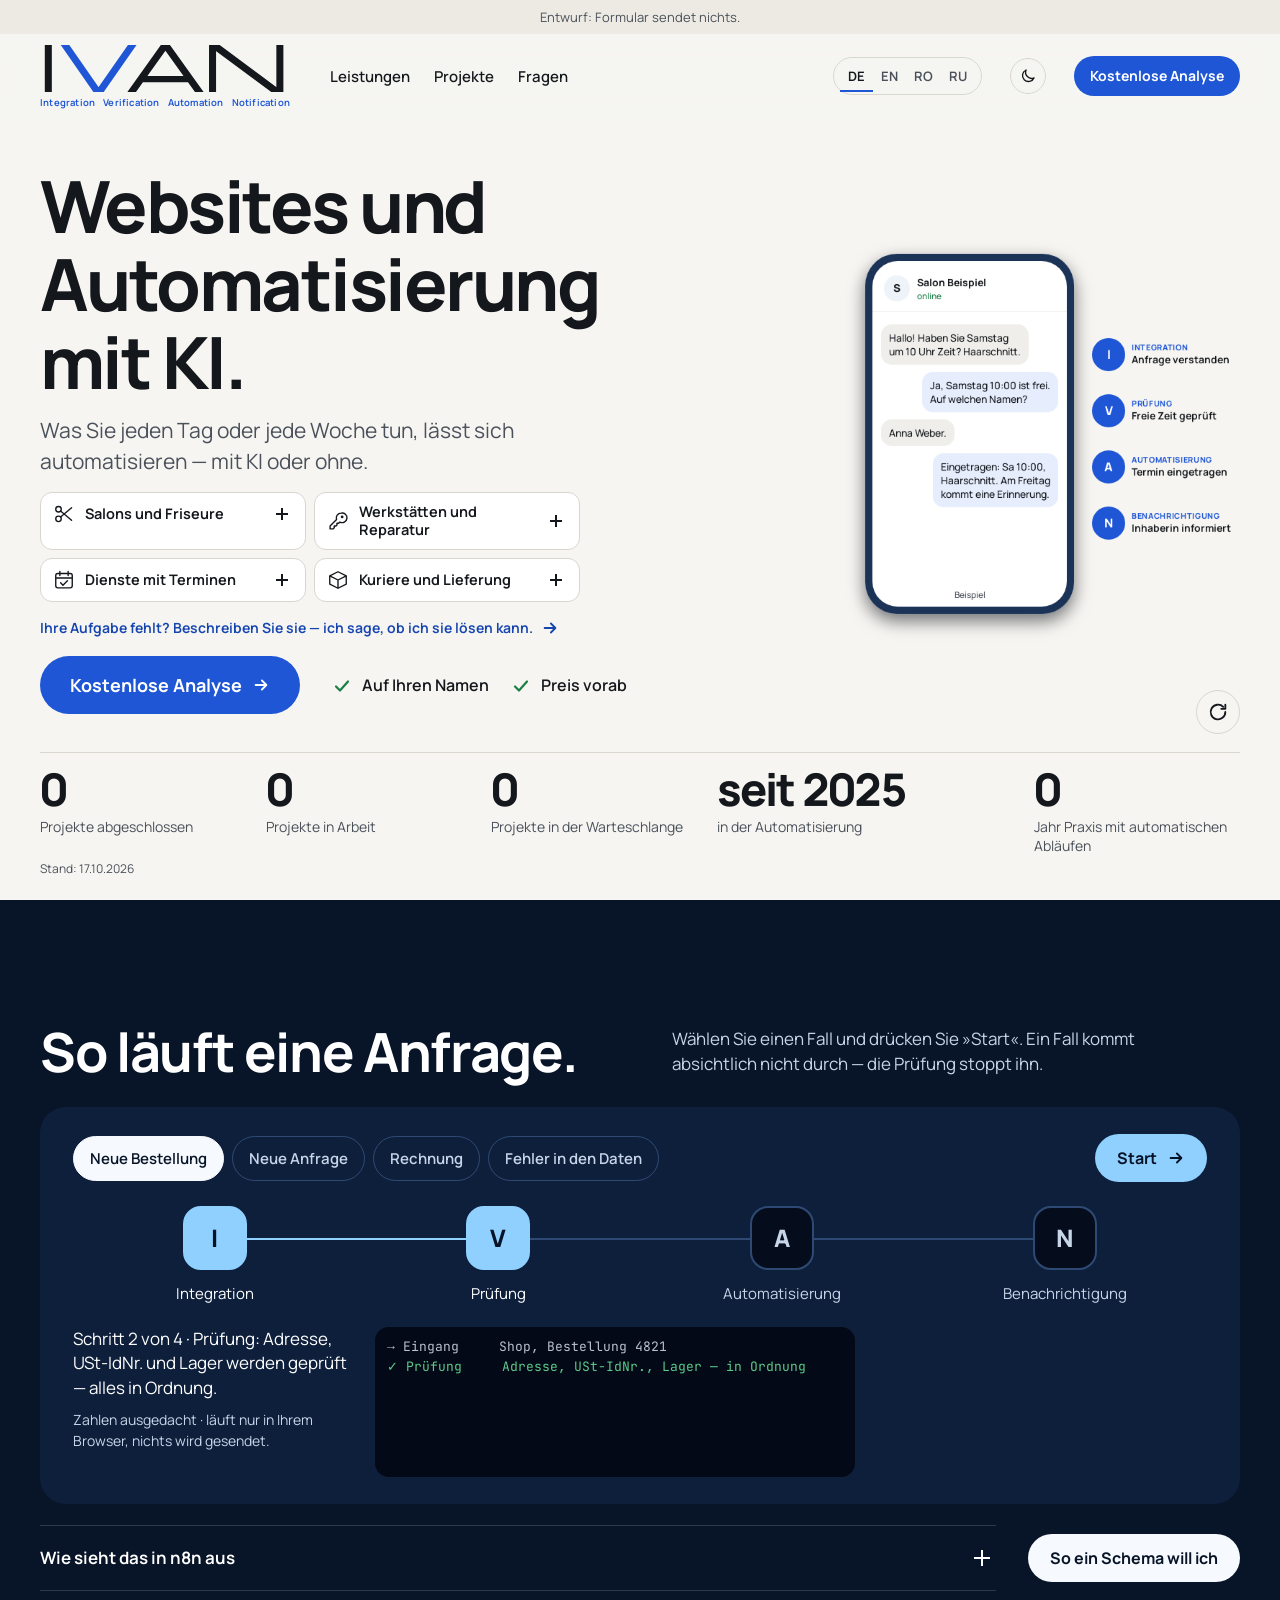
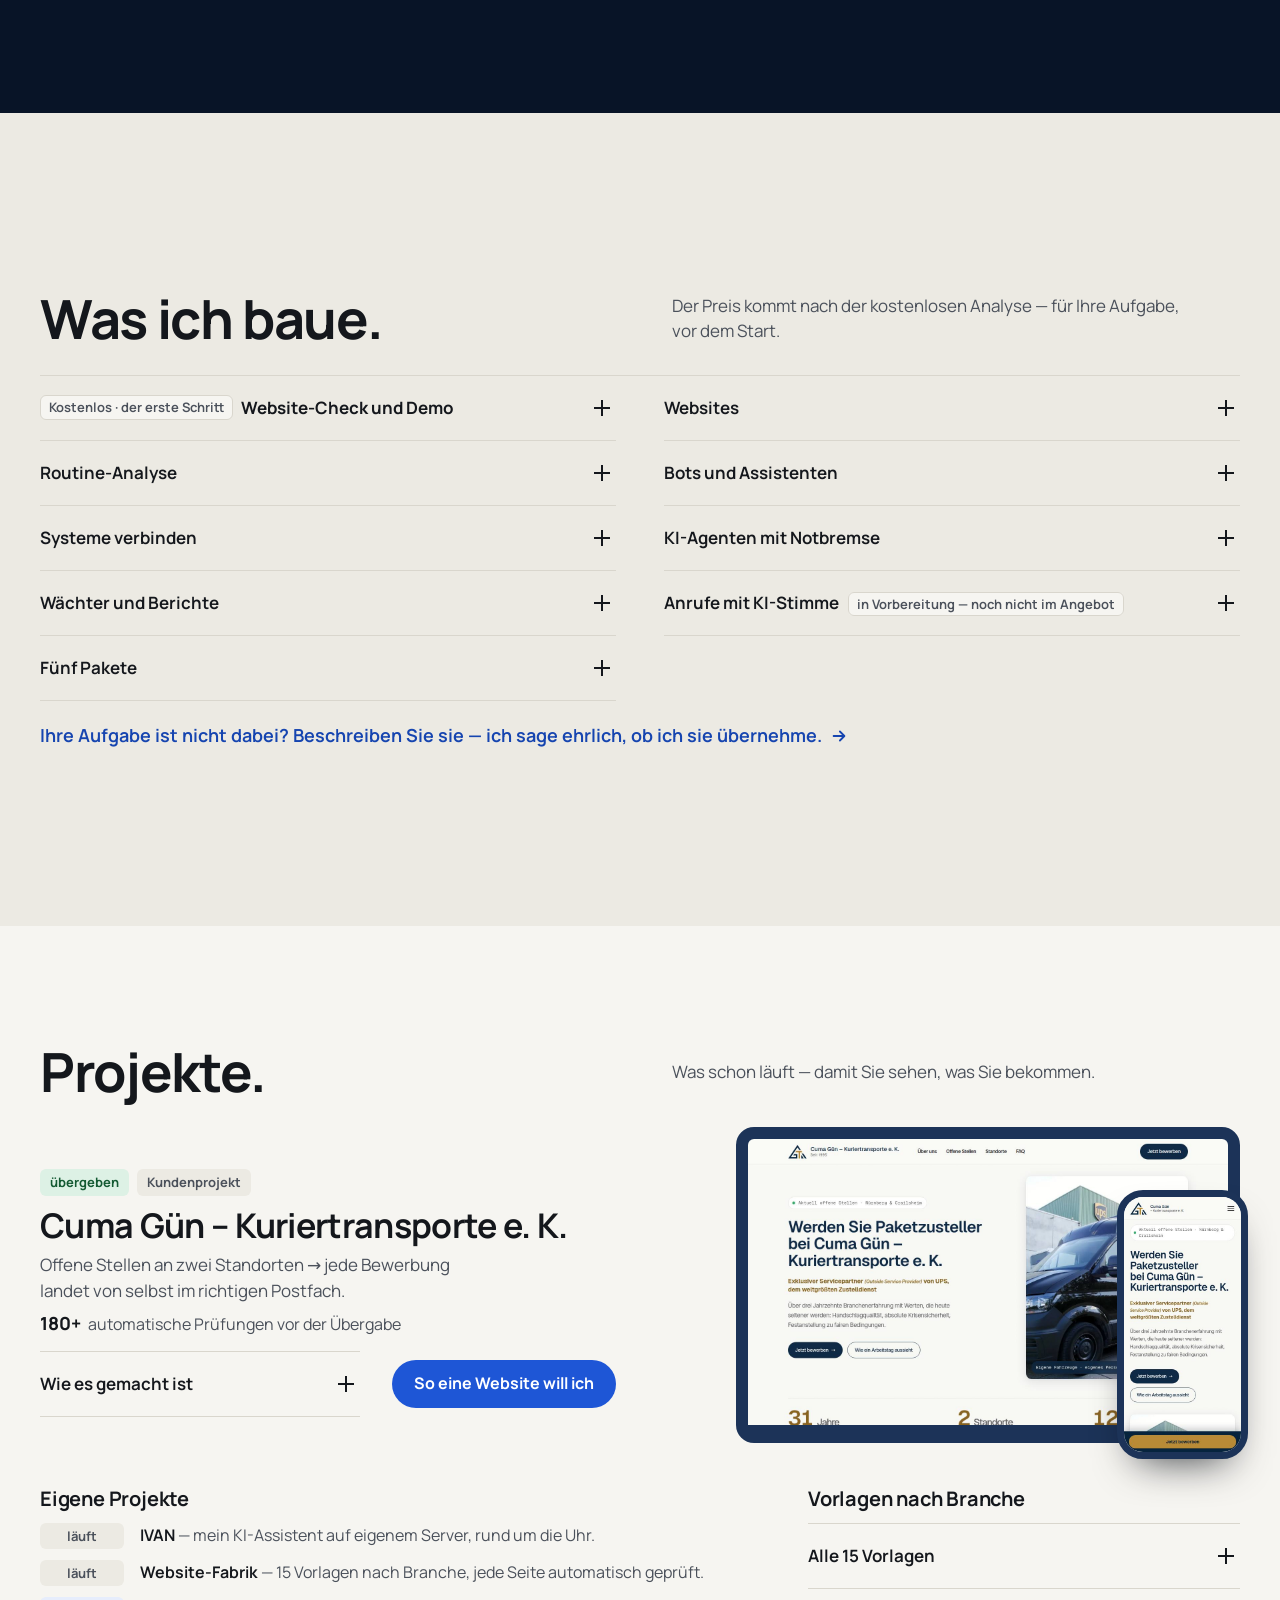
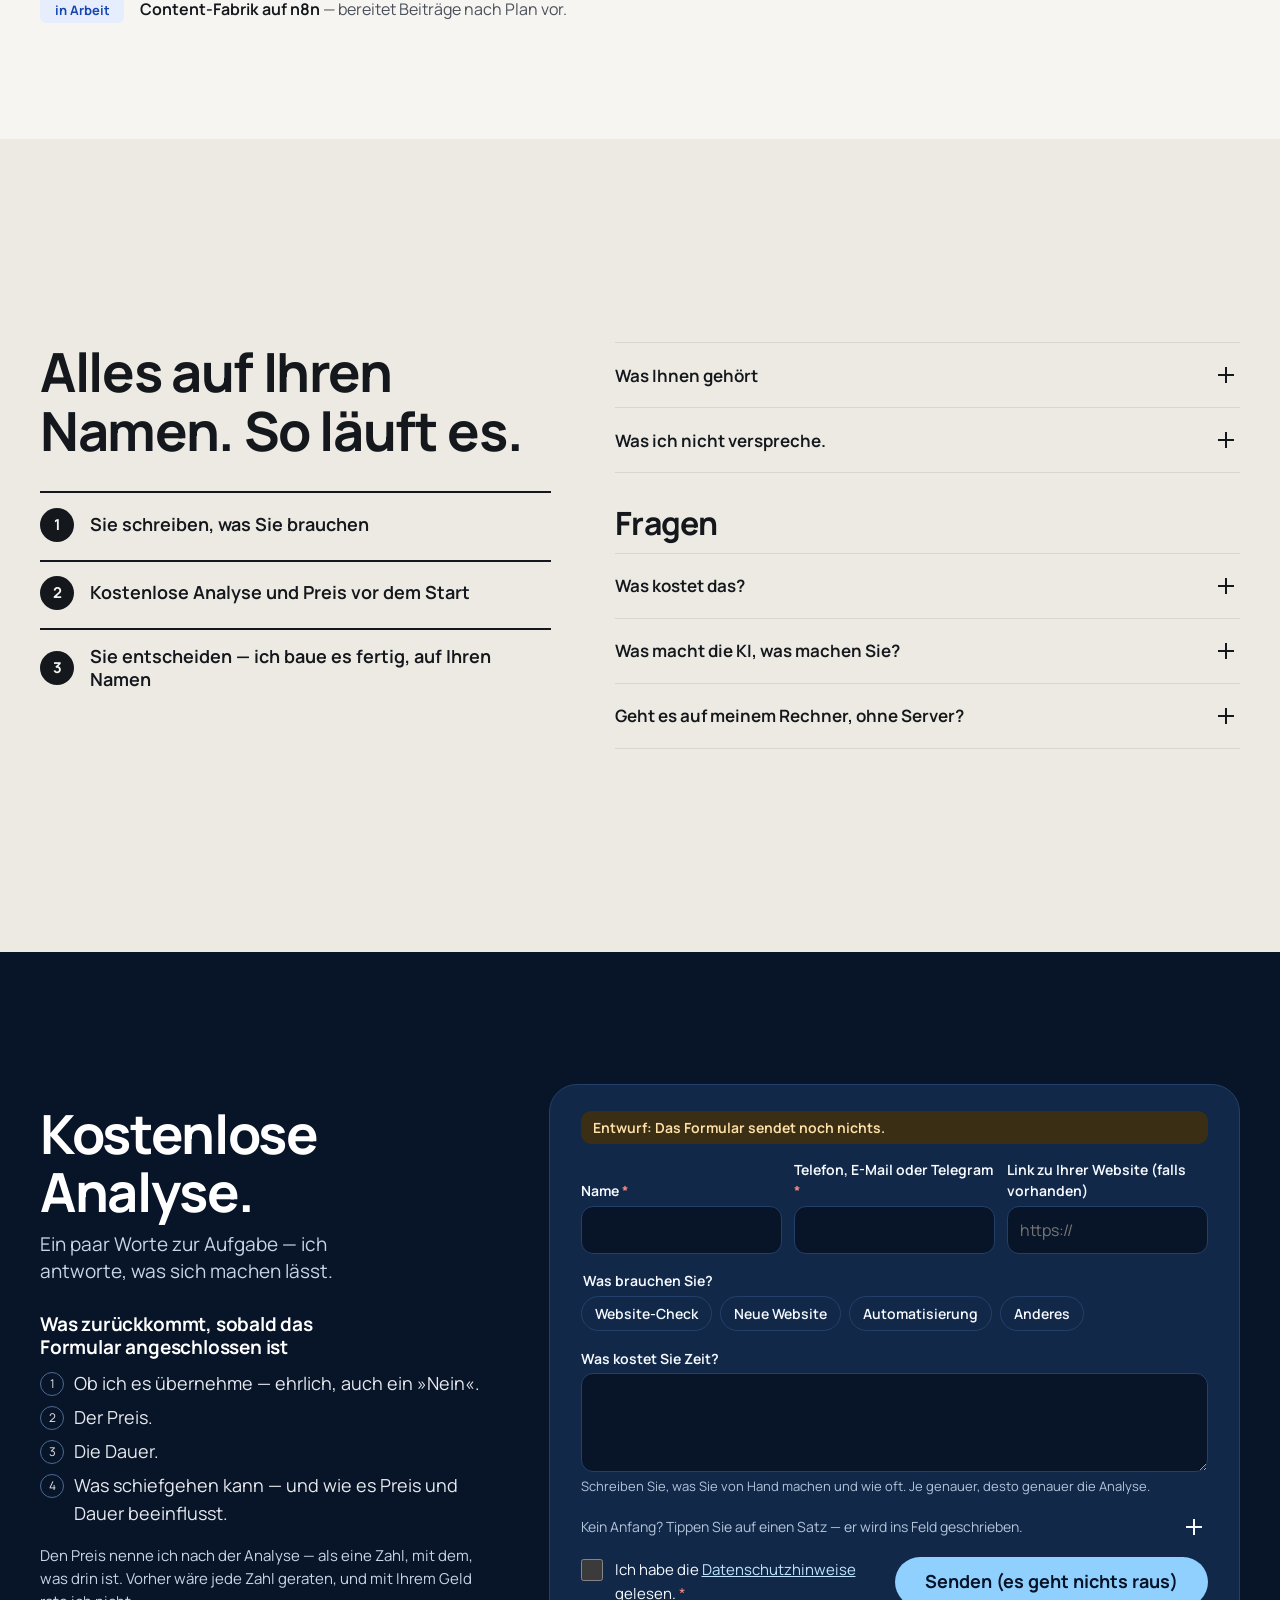
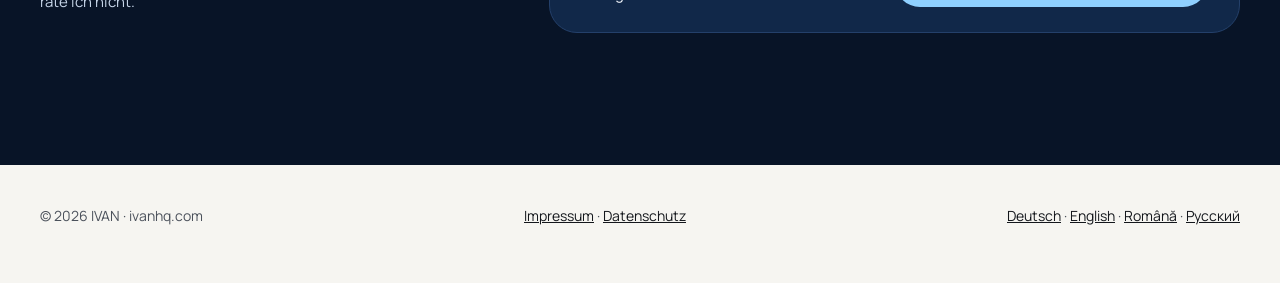
==== commit 52054399: "ivanhq: текущая версия для показа Тамерлану (заставка, свет из логотипа, переключатель темы; каждая " ====
--- a/index.html
+++ b/index.html
@@ -9,7 +9,9 @@
 <link rel="canonical" href="https://ivanhq.com/">
 <link rel="alternate" hreflang="de" href="https://ivanhq.com/"><link rel="alternate" hreflang="en" href="https://ivanhq.com/en/"><link rel="alternate" hreflang="ro" href="https://ivanhq.com/ro/"><link rel="alternate" hreflang="ru" href="https://ivanhq.com/ru/"><link rel="alternate" hreflang="x-default" href="https://ivanhq.com/">
 <meta property="og:type" content="website"><meta property="og:title" content="IVAN — Websites und Automatisierung mit KI für kleine Betriebe"><meta property="og:description" content="Websites und Automatisierung mit KI für Salon, Werkstatt und Praxis. Alles auf Ihren Namen, Preis vor dem Start. Die erste Analyse ist kostenlos."><meta property="og:locale" content="de_DE"><meta property="og:image" content="https://ivanhq.com/predprosmotr.jpg"><meta property="og:image:width" content="1200"><meta property="og:image:height" content="630"><meta property="og:image:alt" content="IVAN: Websites und Automatisierung mit KI. Die erste Analyse ist kostenlos."><meta name="twitter:card" content="summary_large_image">
-<meta name="theme-color" content="#F6F5F1">
+<meta name="theme-color" content="#081427">
+<script>try{if(localStorage.getItem("ivan-tema")==="sinyaya")document.documentElement.setAttribute("data-tema","sinyaya")}catch(e){}</script>
+<script>(function(){var h=document.documentElement,t=false,v=false;try{t=matchMedia("(prefers-reduced-motion: reduce)").matches}catch(e){}try{v=sessionStorage.getItem("ivan-intro")==="1"}catch(e){}if(!t&&!v&&!location.hash&&location.search.indexOf("nointro")<0){h.classList.add("intro-idyot");setTimeout(function(){if(!window.IVAN_APP)h.classList.remove("intro-idyot")},5500)}})();</script><noscript><style>.intro{display:none!important}</style></noscript>
 <link rel="icon" href="favicon.ico" sizes="any">
 <link rel="icon" href="favicon.svg" type="image/svg+xml">
 <link rel="apple-touch-icon" href="apple-touch-icon.png">
@@ -17,193 +19,194 @@
 <link rel="stylesheet" href="stil.css">
 </head>
 <body>
+<a class="k-soderzhaniyu" href="#glavnoe">Zum Inhalt</a>
+<div class="intro" id="intro" role="dialog" aria-modal="true" aria-label="Intro IVAN">
+  <video id="intro-rolik" data-src="ivan-intro.mp4" muted playsinline preload="none" aria-label="Intro IVAN: die Buchstaben I, V, A und N setzen sich aus Licht zusammen, darunter die Zeile Integration · Verification · Automation · Notification"></video>
+  <div class="intro-poverh">
+    <div class="intro-stroka"><span class="intro-marka">IVAN</span><span class="intro-podpis">Automatisierung von Routine</span></div>
+    <div class="intro-stroka">
+      <div class="intro-hod"><i id="intro-hod"></i></div>
+      <button type="button" class="intro-knopka intro-zvuk" id="intro-zvuk" aria-pressed="false">Ton: aus</button>
+      <button type="button" class="intro-knopka" id="intro-mimo">Intro überspringen</button>
+    </div>
+  </div>
+</div>
 <p class="chernovik" id="top">Entwurf: Formular sendet nichts.</p>
 <header class="shapka" id="shapka">
   <div class="ramka shapka-v">
-    <a class="znak" href="#top" aria-label="IVAN">IVAN</a>
-    <nav class="nav" aria-label="Menü" id="nav"><a class="nav-tel" href="#ablauf">So läuft es</a><a href="#leistungen">Leistungen</a><a href="#projekte">Projekte</a><a href="#ueber">Über mich</a><a href="#fragen">Fragen</a></nav>
-    <div class="yazyki" role="group" aria-label="Sprache"><a href="#top" hreflang="de" lang="de" aria-current="true" title="Deutsch">DE</a><a href="en/index.html" hreflang="en" lang="en" title="English">EN</a><a href="ro/index.html" hreflang="ro" lang="ro" title="Română">RO</a><a href="ru/index.html" hreflang="ru" lang="ru" title="Русский">RU</a></div>
+    <a class="znak" href="#top" aria-label="IVAN — Integration · Verification · Automation · Notification" id="znak"><svg class="znak-b" viewBox="590 412.5 740 140" aria-hidden="true"><g fill="none" stroke="currentColor" stroke-width="20.8" stroke-linejoin="miter" stroke-miterlimit="12"><path data-b="0" d="M614.6 395V570"/><path data-b="1" d="M655.4 400L763.3 555.4L871.7 400"/><path data-b="3" d="M1100.75 570V409.8L1300 557.5V395"/><path data-b="2" d="M851.8 565L961.2 411.5L1071.1 565"/><path data-b="2" d="M895 513.4H1028" stroke-width="18.75"/></g></svg><span class="znak-s" lang="en"><span>Integration</span><span>Verification</span><span>Automation</span><span>Notification</span></span></a>
+    <nav class="nav" aria-label="Menü" id="nav"><a class="nav-tel" href="#ablauf-zayavka">So läuft es</a><a href="#leistungen">Leistungen</a><a href="#projekte">Projekte</a><a href="#fragen">Fragen</a></nav>
+    <div class="yazyki" role="group" aria-label="Sprache"><span class="yaz-tek" aria-current="true" lang="de" title="Deutsch">DE</span><a href="en/index.html" hreflang="en" lang="en" title="English">EN</a><a href="ro/index.html" hreflang="ro" lang="ro" title="Română">RO</a><a href="ru/index.html" hreflang="ru" lang="ru" title="Русский">RU</a></div>
+    <button type="button" class="tema" id="tema" aria-pressed="false" aria-label="Dunkles Design" data-temnaya="Dunkles Design" data-svetlaya="Helles Design"><svg class="tema-luna" viewBox="0 0 24 24" aria-hidden="true"><path d="M20 14.5A8 8 0 0 1 9.5 4a8 8 0 1 0 10.5 10.5z" fill="none" stroke="currentColor" stroke-width="1.8" stroke-linejoin="round"/></svg><svg class="tema-solnce" viewBox="0 0 24 24" aria-hidden="true"><g fill="none" stroke="currentColor" stroke-width="1.8" stroke-linecap="round"><circle cx="12" cy="12" r="4"/><path d="M12 2.5v2.2M12 19.3v2.2M2.5 12h2.2M19.3 12h2.2M5.3 5.3l1.6 1.6M17.1 17.1l1.6 1.6M5.3 18.7l1.6-1.6M17.1 6.9l1.6-1.6"/></g></svg></button>
     <a class="knopka knopka-mal" href="#analyse">Kostenlose Analyse</a>
     <button class="burger" id="burger" type="button" aria-expanded="false" aria-controls="nav" data-otkr="Menü" data-zakr="Menü schließen"><span></span><span class="vh">Menü</span></button>
   </div>
   <div class="progress" aria-hidden="true"><span id="progress"></span></div>
 </header>
-<nav class="ukazatel" aria-label="Menü"><ol><li><a href="#rutina" data-k="rutina"><span>1</span>Routine</a></li><li><a href="#ablauf-zayavka" data-k="ablauf-zayavka"><span>2</span>Eine Anfrage</a></li><li><a href="#kosten" data-k="kosten"><span>3</span>Kosten</a></li><li><a href="#leistungen" data-k="leistungen"><span>4</span>Leistungen</a></li><li><a href="#projekte" data-k="projekte"><span>5</span>Projekte</a></li><li><a href="#sicher" data-k="sicher"><span>6</span>Sicherheit</a></li><li><a href="#ablauf" data-k="ablauf"><span>7</span>Ablauf</a></li><li><a href="#ueber" data-k="ueber"><span>8</span>Über mich</a></li></ol></nav>
+<nav class="ukazatel" aria-label="Menü"><ol><li><a href="#ablauf-zayavka" data-k="ablauf-zayavka"><span>1</span>Eine Anfrage</a></li><li><a href="#leistungen" data-k="leistungen"><span>2</span>Leistungen</a></li><li><a href="#projekte" data-k="projekte"><span>3</span>Projekte</a></li><li><a href="#sicher" data-k="sicher"><span>4</span>Sicherheit</a></li></ol></nav>
 <main id="glavnoe">
 
-<section class="geroj" aria-labelledby="h1">
+<section class="geroj" id="geroj" aria-labelledby="h1">
   <div class="ramka geroj-v">
     <div class="geroj-t">
       <h1 id="h1">Websites und Automatisierung mit KI.</h1>
-      <p class="geroj-sub">Für Salon, Werkstatt, Praxis. Erste Analyse kostenlos.</p>
-      <a class="knopka knopka-bol" href="#analyse">Kostenlose Analyse <svg viewBox="0 0 20 20" aria-hidden="true"><path d="M4 10h11M11 5l5 5-5 5" fill="none" stroke="currentColor" stroke-width="2" stroke-linecap="round" stroke-linejoin="round"/></svg></a>
-      <ul class="galki galki-ryad"><li><svg viewBox="0 0 20 20" aria-hidden="true"><path d="M4 10.5l4 4 8-9" fill="none" stroke="currentColor" stroke-width="2.2" stroke-linecap="round" stroke-linejoin="round"/></svg><span>Auf Ihren Namen</span></li><li><svg viewBox="0 0 20 20" aria-hidden="true"><path d="M4 10.5l4 4 8-9" fill="none" stroke="currentColor" stroke-width="2.2" stroke-linecap="round" stroke-linejoin="round"/></svg><span>Preis vorab</span></li></ul>
-      <p class="geroj-ich">Ich bin Ivan. IVAN ist mein System.</p>
+      <p class="geroj-sub">Was Sie jeden Tag oder jede Woche tun, lässt sich automatisieren — mit KI oder ohne.</p>
+      <ul class="nishi nishi-geroj" aria-label="Für wen"><li><details class="nisha"><summary><svg viewBox="0 0 32 32" aria-hidden="true"><g fill="none" stroke="currentColor" stroke-width="2" stroke-linecap="round"><circle cx="8" cy="9" r="4"/><circle cx="8" cy="23" r="4"/><path d="M11 11.5L27 25M11 20.5L27 7"/></g></svg><span>Salons und Friseure</span><span class="plyus" aria-hidden="true"></span></summary><ul class="nisha-bsp"><li class="bsp-ich"><em>Ich baue</em> Online-Termin rund um die Uhr, ohne Anruf</li><li class="bsp-ich"><em>Ich baue</em> Erinnerung am Vortag — weniger leere Stühle</li><li class="bsp-ich"><em>Ich baue</em> Bitte um eine Bewertung nach dem Besuch</li></ul></details></li><li><details class="nisha"><summary><svg viewBox="0 0 32 32" aria-hidden="true"><path d="M20.5 4.5a7 7 0 0 0-6.6 9.3L4.5 23.2V27.5h4.3l1.7-1.7v-2.5h2.5l1.5-1.5v-2.5h2.5l1.8-1.8a7 7 0 1 0 1.7-13z" fill="none" stroke="currentColor" stroke-width="2" stroke-linejoin="round"/><circle cx="22" cy="10" r="2" fill="currentColor"/></svg><span>Werkstätten und Reparatur</span><span class="plyus" aria-hidden="true"></span></summary><ul class="nisha-bsp"><li class="bsp-ich"><em>Ich baue</em> Anfrage mit Fotos vom Schaden landet sortiert in einer Tabelle</li><li class="bsp-ich"><em>Ich baue</em> Kostenvoranschlag als Entwurf aus Ihrer Vorlage</li><li class="bsp-ich"><em>Ich baue</em> Nachricht an den Kunden, sobald der Auftrag fertig ist</li></ul></details></li><li><details class="nisha"><summary><svg viewBox="0 0 32 32" aria-hidden="true"><g fill="none" stroke="currentColor" stroke-width="2" stroke-linecap="round"><rect x="4" y="6.5" width="24" height="21" rx="3"/><path d="M4 13h24M10 3.5v6M22 3.5v6"/><path d="M11 20l3.5 3.5L21 17"/></g></svg><span>Dienste mit Terminen</span><span class="plyus" aria-hidden="true"></span></summary><ul class="nisha-bsp"><li class="bsp-ich"><em>Ich baue</em> Buchung nur in freie Zeiten aus Ihrem Kalender</li><li class="bsp-ich"><em>Ich baue</em> Erinnerung mit Link zum Absagen oder Verschieben</li><li class="bsp-ich"><em>Ich baue</em> Fragen vor dem Termin werden vorher eingesammelt</li></ul></details></li><li><details class="nisha"><summary><svg viewBox="0 0 32 32" aria-hidden="true"><g fill="none" stroke="currentColor" stroke-width="2" stroke-linejoin="round"><path d="M4 10l12-6 12 6v12l-12 6-12-6z"/><path d="M4 10l12 6 12-6M16 16v12"/></g></svg><span>Kuriere und Lieferung</span><span class="plyus" aria-hidden="true"></span></summary><ul class="nisha-bsp"><li class="bsp-gemacht"><em>Gemacht</em> Cuma Gün: Bewerbung mit Dateien geht per E-Mail an die richtige Stadt</li><li class="bsp-ich"><em>Ich baue</em> Auftrag aus Formular oder E-Mail → Liste für die Disposition</li><li class="bsp-ich"><em>Ich baue</em> Kurze Nachricht an den Kunden, wenn zugestellt ist</li></ul></details></li></ul>
+      <a class="ssylka ssylka-mal" href="#analyse">Ihre Aufgabe fehlt? Beschreiben Sie sie — ich sage, ob ich sie lösen kann. <svg viewBox="0 0 20 20" aria-hidden="true"><path d="M4 10h11M11 5l5 5-5 5" fill="none" stroke="currentColor" stroke-width="2" stroke-linecap="round" stroke-linejoin="round"/></svg></a>
+      <div class="geroj-cta"><a class="knopka knopka-bol" href="#analyse">Kostenlose Analyse <svg viewBox="0 0 20 20" aria-hidden="true"><path d="M4 10h11M11 5l5 5-5 5" fill="none" stroke="currentColor" stroke-width="2" stroke-linecap="round" stroke-linejoin="round"/></svg></a>
+      <ul class="galki galki-ryad"><li><svg viewBox="0 0 20 20" aria-hidden="true"><path d="M4 10.5l4 4 8-9" fill="none" stroke="currentColor" stroke-width="2.2" stroke-linecap="round" stroke-linejoin="round"/></svg><span>Auf Ihren Namen</span></li><li><svg viewBox="0 0 20 20" aria-hidden="true"><path d="M4 10.5l4 4 8-9" fill="none" stroke="currentColor" stroke-width="2.2" stroke-linecap="round" stroke-linejoin="round"/></svg><span>Preis vorab</span></li></ul></div>
     </div>
     <div class="geroj-v2">
       <canvas class="scena" id="scena" width="560" height="560" role="img" aria-label="Beispiel, Salon Beispiel: Hallo! Haben Sie Samstag um 10 Uhr Zeit? Haarschnitt. / Ja, Samstag 10:00 ist frei. Auf welchen Namen? / Anna Weber. / Eingetragen: Sa 10:00, Haarschnitt. Am Freitag kommt eine Erinnerung. — IVAN: I Anfrage verstanden, V Freie Zeit geprüft, A Termin eingetragen, N Inhaberin informiert"></canvas>
       <button type="button" class="snova" id="snova" aria-label="Noch einmal"><svg viewBox="0 0 24 24" aria-hidden="true"><path d="M20 12a8 8 0 1 1-2.3-5.6M20 4v4.5h-4.5" fill="none" stroke="currentColor" stroke-width="2" stroke-linecap="round" stroke-linejoin="round"/></svg></button>
     </div>
   </div>
-</section>
-
-<section class="schetchiki" aria-labelledby="zh"><div class="ramka"><h2 id="zh" class="vh">In Zahlen</h2><ul class="schet"><li><b>4</b><span>Projekte abgeschlossen</span></li><li><b>3</b><span>Projekte in Arbeit</span></li><li><b>4</b><span>Projekte in der Warteschlange</span></li><li><b>seit 2025</b><span>in der Automatisierung</span></li><li><b>1+</b><span>Jahr Praxis mit n8n</span></li></ul><p class="snoska">Stand: 17.10.2026</p></div></section>
-
-<section class="glava" id="rutina" data-k="rutina" aria-labelledby="k1h">
-  <div class="ramka">
-    <h2 id="k1h" class="h2-rutina">Alles, was Sie jeden Tag oder jede Woche tun, lässt sich automatisieren. Mit KI — oder ohne.</h2>
-    <p class="bolshaya-fraza">Jeden Tag übertragen Sie Anfragen von Hand, beantworten dieselben Fragen und suchen, wer was versprochen hat. IVAN nimmt Ihnen das ab. Sie entscheiden — das System erledigt.</p>
-    <h2 class="h2-mal">Für wen</h2>
-    <ul class="nishi"><li><svg viewBox="0 0 32 32" aria-hidden="true"><g fill="none" stroke="currentColor" stroke-width="2" stroke-linecap="round"><circle cx="8" cy="9" r="4"/><circle cx="8" cy="23" r="4"/><path d="M11 11.5L27 25M11 20.5L27 7"/></g></svg><span>Salons und Friseure</span><ul class="nisha-bsp"><li class="bsp-ich"><em>Ich baue</em> Online-Termin rund um die Uhr, ohne Anruf</li><li class="bsp-ich"><em>Ich baue</em> Erinnerung am Vortag — weniger leere Stühle</li><li class="bsp-ich"><em>Ich baue</em> Bitte um eine Bewertung nach dem Besuch</li></ul></li><li><svg viewBox="0 0 32 32" aria-hidden="true"><path d="M20.5 4.5a7 7 0 0 0-6.6 9.3L4.5 23.2V27.5h4.3l1.7-1.7v-2.5h2.5l1.5-1.5v-2.5h2.5l1.8-1.8a7 7 0 1 0 1.7-13z" fill="none" stroke="currentColor" stroke-width="2" stroke-linejoin="round"/><circle cx="22" cy="10" r="2" fill="currentColor"/></svg><span>Werkstätten und Reparatur</span><ul class="nisha-bsp"><li class="bsp-ich"><em>Ich baue</em> Anfrage mit Fotos vom Schaden landet sortiert in einer Tabelle</li><li class="bsp-ich"><em>Ich baue</em> Kostenvoranschlag als Entwurf aus Ihrer Vorlage</li><li class="bsp-ich"><em>Ich baue</em> Nachricht an den Kunden, sobald der Auftrag fertig ist</li></ul></li><li><svg viewBox="0 0 32 32" aria-hidden="true"><g fill="none" stroke="currentColor" stroke-width="2" stroke-linecap="round"><rect x="4" y="6.5" width="24" height="21" rx="3"/><path d="M4 13h24M10 3.5v6M22 3.5v6"/><path d="M11 20l3.5 3.5L21 17"/></g></svg><span>Dienste mit Terminen</span><ul class="nisha-bsp"><li class="bsp-ich"><em>Ich baue</em> Buchung nur in freie Zeiten aus Ihrem Kalender</li><li class="bsp-ich"><em>Ich baue</em> Erinnerung mit Link zum Absagen oder Verschieben</li><li class="bsp-ich"><em>Ich baue</em> Fragen vor dem Termin werden vorher eingesammelt</li></ul></li><li><svg viewBox="0 0 32 32" aria-hidden="true"><g fill="none" stroke="currentColor" stroke-width="2" stroke-linejoin="round"><path d="M4 10l12-6 12 6v12l-12 6-12-6z"/><path d="M4 10l12 6 12-6M16 16v12"/></g></svg><span>Kuriere und Lieferung</span><ul class="nisha-bsp"><li class="bsp-gemacht"><em>Gemacht</em> Cuma Gün: Bewerbung mit Dateien geht per E-Mail an die richtige Stadt</li><li class="bsp-ich"><em>Ich baue</em> Auftrag aus Formular oder E-Mail → Liste für die Disposition</li><li class="bsp-ich"><em>Ich baue</em> Kurze Nachricht an den Kunden, wenn zugestellt ist</li></ul></li></ul>
-    <a class="ssylka" href="#analyse">Ihre Aufgabe fehlt? Beschreiben Sie sie — ich sage, ob ich sie lösen kann. <svg viewBox="0 0 20 20" aria-hidden="true"><path d="M4 10h11M11 5l5 5-5 5" fill="none" stroke="currentColor" stroke-width="2" stroke-linecap="round" stroke-linejoin="round"/></svg></a>
-  </div>
+  <div class="ramka"><div class="schetchiki" role="group" aria-label="In Zahlen"><ul class="schet" id="schet"><li><b data-do="4" data-hvost="">4</b><span>Projekte abgeschlossen</span></li><li><b data-do="3" data-hvost="">3</b><span>Projekte in Arbeit</span></li><li><b data-do="4" data-hvost="">4</b><span>Projekte in der Warteschlange</span></li><li><b>seit 2025</b><span>in der Automatisierung</span></li><li><b data-do="1" data-hvost="+">1+</b><span>Jahr Praxis mit automatischen Abläufen</span></li></ul><p class="snoska">Stand: 17.10.2026</p></div></div>
 </section>
 
 <section class="glava glava-temn" id="ablauf-zayavka" data-k="ablauf-zayavka" aria-labelledby="k2h">
   <div class="ramka">
-    <div class="glava-shapka"><h2 id="k2h">So läuft eine Anfrage.</h2><p>Wählen Sie einen Fall und drücken Sie »Start«. Unter dem Schema steht in einfachen Worten, was passiert. Ein Fall kommt absichtlich nicht durch: Die Prüfung stoppt ihn — genau so soll es sein.</p></div>
+    <div class="glava-shapka"><h2 id="k2h">So läuft eine Anfrage.</h2><p>Wählen Sie einen Fall und drücken Sie »Start«. Ein Fall kommt absichtlich nicht durch — die Prüfung stoppt ihn.</p></div>
     <div class="demo">
       <div class="demo-upr"><div class="sluchai" role="group"><button type="button" class="sluchaj" data-s="0" aria-pressed="true">Neue Bestellung</button><button type="button" class="sluchaj" data-s="1" aria-pressed="false">Neue Anfrage</button><button type="button" class="sluchaj" data-s="2" aria-pressed="false">Rechnung</button><button type="button" class="sluchaj" data-s="3" aria-pressed="false">Fehler in den Daten</button></div><button type="button" class="knopka" id="pusk">Start <svg viewBox="0 0 20 20" aria-hidden="true"><path d="M4 10h11M11 5l5 5-5 5" fill="none" stroke="currentColor" stroke-width="2" stroke-linecap="round" stroke-linejoin="round"/></svg></button></div>
-      <ol class="uzly" id="uzly"><li class="uzel" data-i="0"><b>I</b><span>Integration</span></li><li class="uzel" data-i="1"><b>V</b><span>Prüfung</span></li><li class="uzel" data-i="2"><b>A</b><span>Automatisierung</span></li><li class="uzel" data-i="3"><b>N</b><span>Benachrichtigung</span></li></ol>
-      <p class="demo-shag" id="demo-shag" aria-live="polite">&nbsp;</p>
+      <ol class="uzly" id="uzly"><li class="uzel" data-i="0"><b>I</b><span>Integration</span></li><li class="uzel" data-i="1"><b>V</b><span>Prüfung</span></li><li class="uzel" data-i="2"><b>A</b><span>Automatisierung</span><small class="uzel-gas">Nichts wird gebucht.</small></li><li class="uzel" data-i="3"><b>N</b><span>Benachrichtigung</span></li></ol>
       <div class="demo-niz">
+        <div class="demo-tekst"><p class="demo-shag" id="demo-shag" aria-live="polite">&nbsp;</p>
+        <p class="snoska">Zahlen ausgedacht · läuft nur in Ihrem Browser, nichts wird gesendet.</p></div>
         <pre class="zhurnal" id="zhurnal" aria-label="log"></pre>
         <div class="tg" id="tg" hidden><p class="tg-z">Telegram · Beispiel</p><p id="tg-t"></p><p class="tg-v">jetzt · IVAN</p></div>
       </div>
-      <p class="snoska">Zahlen im Beispiel sind ausgedacht: Beträge, Nummern und Sekunden sind ein Beispiel, keine Messung. Alles läuft in Ihrem Browser, nichts wird gesendet.</p>
-    </div>
-    <div class="n8n">
+    </div>
+    <div class="glava-niz">
+    <details class="n8n sv"><summary class="sv-z"><span>Wie sieht das in n8n aus</span><span class="plyus" aria-hidden="true"></span></summary>
       <h3>So sieht ein echtes Szenario aus</h3>
       <ol class="n8n-ryad"><li><span class="n8n-kv"><svg viewBox="0 0 24 24" aria-hidden="true"><g fill="none" stroke="#e91e63" stroke-width="1.6"><circle cx="12" cy="7" r="1.5" fill="#e91e63" stroke="none"/><circle cx="6.5" cy="16.5" r="1.5" fill="#e91e63" stroke="none"/><circle cx="17.5" cy="16.5" r="1.5" fill="#e91e63" stroke="none"/><path d="M15.3 8.9A3.8 3.8 0 1 0 10.1 10.3L6.5 16.5"/><path d="M6.5 12.7a3.8 3.8 0 1 0 3.8 3.8h7.2"/><path d="M14.2 18.4a3.8 3.8 0 1 0 1.4-5.2L12 7"/></g></svg></span><span>Anfrage kommt</span></li><li><span class="n8n-kv"><svg viewBox="0 0 24 24" aria-hidden="true"><path d="M9 3.8H6.3a1.5 1.5 0 0 0-1.5 1.5v4.1a1.5 1.5 0 0 1-.4 1.1L2.8 12l1.6 1.5a1.5 1.5 0 0 1 .4 1.1v4.1a1.5 1.5 0 0 0 1.5 1.5H9M15 3.8h2.7a1.5 1.5 0 0 1 1.5 1.5v4.1a1.5 1.5 0 0 0 .4 1.1l1.6 1.5-1.6 1.5a1.5 1.5 0 0 0-.4 1.1v4.1a1.5 1.5 0 0 1-1.5 1.5H15" fill="none" stroke="#ff9922" stroke-width="1.6"/></svg></span><span>Anfrage zusammenstellen</span></li><li><span class="n8n-kv"><svg viewBox="0 0 24 24" aria-hidden="true"><path d="M3.8 15.3a1.5 1.5 0 0 1 1.5-1.5h13.4a1.5 1.5 0 0 1 1.5 1.5v3.4a1.5 1.5 0 0 1-1.5 1.5H5.3a1.5 1.5 0 0 1-1.5-1.5zM16.8 16v2M13.8 16v2M10.8 7.3l-3 3-3-3M19.2 5l-3-3-3 3M7.8 2v8.2M16.2 10.2V2" fill="none" stroke="#44aa44" stroke-width="1.6"/></svg></span><span>Ablegen</span></li><li><span class="n8n-kv"><svg viewBox="0 0 24 24" aria-hidden="true"><path d="M9 3.8H6.3a1.5 1.5 0 0 0-1.5 1.5v4.1a1.5 1.5 0 0 1-.4 1.1L2.8 12l1.6 1.5a1.5 1.5 0 0 1 .4 1.1v4.1a1.5 1.5 0 0 0 1.5 1.5H9M15 3.8h2.7a1.5 1.5 0 0 1 1.5 1.5v4.1a1.5 1.5 0 0 0 .4 1.1l1.6 1.5-1.6 1.5a1.5 1.5 0 0 0-.4 1.1v4.1a1.5 1.5 0 0 1-1.5 1.5H15" fill="none" stroke="#ff9922" stroke-width="1.6"/></svg></span><span>Antworten</span></li></ol>
       <p class="snoska">Nachgebaut nach einem echten Szenario in n8n. Für Ihre Aufgabe baue ich ein eigenes.</p>
-    </div>
+    </details>
     <a class="knopka knopka-svet" href="#analyse">So ein Schema will ich</a>
-  </div>
-</section>
-
-<section class="glava" id="kosten" data-k="kosten" aria-labelledby="k3h">
-  <div class="ramka">
-    <div class="glava-shapka"><h2 id="k3h">Was Sie die Routine heute kostet.</h2><p>Schieben Sie die Regler. Die Rechnung ist absichtlich einfach — man kann sie auf Papier nachrechnen.</p></div>
-    <div class="kalk">
-      <div class="kalk-l"><label class="polz"><span class="polz-n"><span>Anfragen und Nachrichten pro Tag</span><output id="o-zayavok">40</output></span><input type="range" id="p-zayavok" min="1" max="120" step="1" value="40" data-ed=""></label><label class="polz"><span class="polz-n"><span>Minuten Handarbeit pro Stück</span><output id="o-minut">6</output></span><input type="range" id="p-minut" min="1" max="30" step="1" value="6" data-ed="min"></label><label class="polz"><span class="polz-n"><span>Arbeitstage pro Woche</span><output id="o-dnej">5</output></span><input type="range" id="p-dnej" min="1" max="7" step="1" value="5" data-ed=""></label><label class="polz"><span class="polz-n"><span>Ihre Stunde kostet</span><output id="o-chas">30</output></span><input type="range" id="p-chas" min="10" max="150" step="5" value="30" data-ed="val"></label><label class="polz"><span class="polz-n"><span>Wie viel das System übernimmt — Ihre Schätzung</span><output id="o-dolya">60</output></span><input type="range" id="p-dolya" min="0" max="90" step="5" value="60" data-ed="%"></label>
-        <div class="valyuty" role="group" aria-label="Währung"><span>Währung</span><button type="button" class="val" data-v="€" aria-pressed="true">€</button><button type="button" class="val" data-v="$" aria-pressed="false">$</button></div>
-      </div>
-      <div class="kalk-p" aria-live="polite">
-        <p class="kalk-bol"><b id="r-chasy">0</b><span>Stunden im Monat von Hand</span></p>
-        <p class="kalk-sr"><b id="r-ivan">0</b><span>mit IVAN, nach Ihrer Schätzung</span></p>
-        <p class="kalk-sr"><b id="r-mes">0</b><span>pro Monat nach diesen Zahlen</span></p>
-        <p class="kalk-sr"><b id="r-god">0</b><span>pro Jahr, ohne Urlaub und Feiertage</span></p>
-        <p class="snoska">Grob gerechnet mit Ihren Zahlen: ein Monat = 4,33 Wochen. Das ist Ihre Rechnung, kein Versprechen. Genau sage ich es nach der Analyse.</p>
-        <a class="knopka" href="#analyse">Meine Stunden prüfen lassen</a>
-      </div>
-    </div>
-  </div>
-</section>
+    </div>
+  </div>
+</section>
+
 
 <section class="glava glava-2" id="leistungen" data-k="leistungen" aria-labelledby="k4h">
   <div class="ramka">
     <div class="glava-shapka"><h2 id="k4h">Was ich baue.</h2><p>Der Preis kommt nach der kostenlosen Analyse — für Ihre Aufgabe, vor dem Start.</p></div>
-    <article class="audit">
-      <div><p class="metka">Kostenlos · der erste Schritt</p><h3>Website-Check und Demo</h3><p>Für kleine Betriebe mit einer alten Website. Sie bekommen eine geschlossene Seite, gut lesbar auf dem Handy.</p><a class="knopka" href="#analyse">Kostenlosen Website-Check anfragen</a></div>
-      <ul class="galki"><li><svg viewBox="0 0 20 20" aria-hidden="true"><path d="M4 10.5l4 4 8-9" fill="none" stroke="currentColor" stroke-width="2.2" stroke-linecap="round" stroke-linejoin="round"/></svg><span>Wie Kunden Ihre Website sehen: Screenshots vom Handy, jeder Fund mit Beleg — zum Beispiel ein Banner verdeckt den Bildschirm oder ein wichtiger Button fehlt.</span></li><li><svg viewBox="0 0 20 20" aria-hidden="true"><path d="M4 10.5l4 4 8-9" fill="none" stroke="currentColor" stroke-width="2.2" stroke-linecap="round" stroke-linejoin="round"/></svg><span>Rechtlicher Blick für Deutschland: Impressum, Datenschutz und Cookie-Banner — gegen das, was die Website wirklich tut. Das ist keine Rechtsberatung.</span></li><li><svg viewBox="0 0 20 20" aria-hidden="true"><path d="M4 10.5l4 4 8-9" fill="none" stroke="currentColor" stroke-width="2.2" stroke-linecap="round" stroke-linejoin="round"/></svg><span>Demo: der erste Bildschirm Ihrer neuen Website auf dem Handy, »vorher / nachher« — mit Ihren echten Leistungen und Öffnungszeiten.</span></li><li><svg viewBox="0 0 20 20" aria-hidden="true"><path d="M4 10.5l4 4 8-9" fill="none" stroke="currentColor" stroke-width="2.2" stroke-linecap="round" stroke-linejoin="round"/></svg><span>Was sich automatisieren lässt: Online-Termine rund um die Uhr, Erinnerung einen Tag vorher, Bitte um Bewertung, »Zeit für den nächsten Besuch«, Kundenkartei. Server in Deutschland.</span></li><li><svg viewBox="0 0 20 20" aria-hidden="true"><path d="M4 10.5l4 4 8-9" fill="none" stroke="currentColor" stroke-width="2.2" stroke-linecap="round" stroke-linejoin="round"/></svg><span>Und eine Frage an Sie: Gibt es eine Website, die Ihnen gefällt? Schicken Sie den Link — wir nehmen sie als Vorbild.</span></li></ul>
-    </article>
-    <div class="uslugi"><details class="usluga">
-      <summary><span class="usl-z"><b>Websites</b></span><span class="usl-k">Eine Seite, die arbeitet, statt nur eine Adresse zu belegen.</span><span class="plyus" aria-hidden="true"></span></summary>
-      <div class="usl-tel"><p>Ein klarer erster Bildschirm und ein Formular, das sofort in Ihrem CRM oder Telegram ankommt. Zuerst für das Handy gebaut, mit Online-Terminen oder Anfragen, im Stil einer Website, die Ihnen gefällt.</p><ul class="galki"><li><svg viewBox="0 0 20 20" aria-hidden="true"><path d="M4 10.5l4 4 8-9" fill="none" stroke="currentColor" stroke-width="2.2" stroke-linecap="round" stroke-linejoin="round"/></svg><span>Die Seite und ihr Code</span></li><li><svg viewBox="0 0 20 20" aria-hidden="true"><path d="M4 10.5l4 4 8-9" fill="none" stroke="currentColor" stroke-width="2.2" stroke-linecap="round" stroke-linejoin="round"/></svg><span>Ein Formular, das bei Ihnen ankommt</span></li><li><svg viewBox="0 0 20 20" aria-hidden="true"><path d="M4 10.5l4 4 8-9" fill="none" stroke="currentColor" stroke-width="2.2" stroke-linecap="round" stroke-linejoin="round"/></svg><span>Schnell auf dem Handy</span></li></ul></div>
-    </details><details class="usluga">
-      <summary><span class="usl-z"><b>Routine-Analyse</b></span><span class="usl-k">Eine Karte Ihrer Abläufe mit Zahlen.</span><span class="plyus" aria-hidden="true"></span></summary>
-      <div class="usl-tel"><p>Ich schaue, wo Sie dasselbe zweimal eintippen, wo Sie auf Antworten warten und wo Fehler zu spät auffallen. Für jeden Schritt: wie viele Minuten, wie oft am Tag, wie es endet. Sie bekommen eine Karte mit drei Markierungen — das übernimmt die Maschine jetzt, das nach einem Umbau, das lieber nicht anfassen. Die Karte bleibt bei Ihnen, auch wenn Sie dort aufhören.</p><ul class="galki"><li><svg viewBox="0 0 20 20" aria-hidden="true"><path d="M4 10.5l4 4 8-9" fill="none" stroke="currentColor" stroke-width="2.2" stroke-linecap="round" stroke-linejoin="round"/></svg><span>Karte des Ablaufs, Schritt für Schritt</span></li><li><svg viewBox="0 0 20 20" aria-hidden="true"><path d="M4 10.5l4 4 8-9" fill="none" stroke="currentColor" stroke-width="2.2" stroke-linecap="round" stroke-linejoin="round"/></svg><span>Stunden und Geld bei jedem Schritt</span></li><li><svg viewBox="0 0 20 20" aria-hidden="true"><path d="M4 10.5l4 4 8-9" fill="none" stroke="currentColor" stroke-width="2.2" stroke-linecap="round" stroke-linejoin="round"/></svg><span>Liste: was die Maschine übernimmt, was nicht</span></li></ul></div>
-    </details><details class="usluga">
-      <summary><span class="usl-z"><b>Bots und Assistenten</b></span><span class="usl-k">Nehmen Bestellungen an und beantworten die üblichen Fragen.</span><span class="plyus" aria-hidden="true"></span></summary>
-      <div class="usl-tel"><p>Bots in Telegram, Slack, Microsoft Teams, WhatsApp oder Discord: Sie nehmen Bestellungen an, beantworten die üblichen Fragen und geben den Rest an einen Menschen weiter — mit Protokoll, wer wann übernommen hat. Sie laufen auf n8n, einer Plattform, die Sie auf Ihrem eigenen Server betreiben können.</p><ul class="galki"><li><svg viewBox="0 0 20 20" aria-hidden="true"><path d="M4 10.5l4 4 8-9" fill="none" stroke="currentColor" stroke-width="2.2" stroke-linecap="round" stroke-linejoin="round"/></svg><span>Ein Bot in Ihrem Kanal — und er sagt, dass er ein Bot ist</span></li><li><svg viewBox="0 0 20 20" aria-hidden="true"><path d="M4 10.5l4 4 8-9" fill="none" stroke="currentColor" stroke-width="2.2" stroke-linecap="round" stroke-linejoin="round"/></svg><span>Antworten, die Sie selbst ändern</span></li><li><svg viewBox="0 0 20 20" aria-hidden="true"><path d="M4 10.5l4 4 8-9" fill="none" stroke="currentColor" stroke-width="2.2" stroke-linecap="round" stroke-linejoin="round"/></svg><span>Übergabe an einen Menschen, protokolliert</span></li></ul></div>
-    </details><details class="usluga">
-      <summary><span class="usl-z"><b>Systeme verbinden</b></span><span class="usl-k">Einmal eintippen — überall da, wo es gebraucht wird.</span><span class="plyus" aria-hidden="true"></span></summary>
-      <div class="usl-tel"><p>Shop, CRM, E-Mail, Tabellen, Zahlungen, Messenger — so verbunden, dass ein Eintrag einmal eingegeben wird und überall erscheint, wo er gebraucht wird. Der wiederkehrende Teil läuft auf n8n: Die Verbindung ist ganz sichtbar und lässt sich an jemand anderen übergeben.</p><ul class="galki"><li><svg viewBox="0 0 20 20" aria-hidden="true"><path d="M4 10.5l4 4 8-9" fill="none" stroke="currentColor" stroke-width="2.2" stroke-linecap="round" stroke-linejoin="round"/></svg><span>Eine Verbindung, die man ganz sieht</span></li><li><svg viewBox="0 0 20 20" aria-hidden="true"><path d="M4 10.5l4 4 8-9" fill="none" stroke="currentColor" stroke-width="2.2" stroke-linecap="round" stroke-linejoin="round"/></svg><span>Einmal eingeben statt dreimal</span></li><li><svg viewBox="0 0 20 20" aria-hidden="true"><path d="M4 10.5l4 4 8-9" fill="none" stroke="currentColor" stroke-width="2.2" stroke-linecap="round" stroke-linejoin="round"/></svg><span>Protokoll für jeden Eintrag</span></li></ul></div>
-    </details><details class="usluga">
-      <summary><span class="usl-z"><b>KI-Agenten mit Notbremse</b></span><span class="usl-k">Der Agent fragt, Sie antworten mit einem Knopf.</span><span class="plyus" aria-hidden="true"></span></summary>
-      <div class="usl-tel"><p>Die Grenze ist beweglich, und Sie verschieben sie. Es geht nicht um das Versprechen, dass der Agent etwas »nicht tut«: Ohne Ihre Bestätigung hat er schlicht keine Rechte für eine Mail an Kunden, eine Zahlung oder eine Änderung im CRM — so sind die Schlüssel vergeben. Er fragt, Sie antworten mit einem Knopf dort, wo Sie ohnehin sind: Telegram, Slack oder Microsoft Teams. Ein Schritt, der sich an Ihren eigenen Daten immer wieder bewährt hat, darf allein laufen. Läuft etwas auseinander, kommt die Notbremse zurück.</p><ul class="galki"><li><svg viewBox="0 0 20 20" aria-hidden="true"><path d="M4 10.5l4 4 8-9" fill="none" stroke="currentColor" stroke-width="2.2" stroke-linecap="round" stroke-linejoin="round"/></svg><span>Ein Agent für Ihre Aufgaben</span></li><li><svg viewBox="0 0 20 20" aria-hidden="true"><path d="M4 10.5l4 4 8-9" fill="none" stroke="currentColor" stroke-width="2.2" stroke-linecap="round" stroke-linejoin="round"/></svg><span>Liste der Schritte: wo er fragt, wo er allein geht</span></li><li><svg viewBox="0 0 20 20" aria-hidden="true"><path d="M4 10.5l4 4 8-9" fill="none" stroke="currentColor" stroke-width="2.2" stroke-linecap="round" stroke-linejoin="round"/></svg><span>Bestätigungs-Knopf vor jedem solchen Schritt</span></li></ul></div>
-    </details><details class="usluga">
-      <summary><span class="usl-z"><b>Wächter und Berichte</b></span><span class="usl-k">Wenn um vier Uhr morgens etwas bricht, erfahren Sie es von mir.</span><span class="plyus" aria-hidden="true"></span></summary>
-      <div class="usl-tel"><p>Der Wächter prüft rund um die Uhr eine gemeinsam abgestimmte Liste. Bricht um vier Uhr morgens etwas, erfahren Sie es von mir und nicht vom Kunden — in Telegram, Slack oder Microsoft Teams. Was nicht auf der Liste steht, sehen Sie vorher: Sie wird mit Ihnen erstellt und liegt bei Ihnen. Dazu einmal pro Woche ein kurzer Bericht.</p><ul class="galki"><li><svg viewBox="0 0 20 20" aria-hidden="true"><path d="M4 10.5l4 4 8-9" fill="none" stroke="currentColor" stroke-width="2.2" stroke-linecap="round" stroke-linejoin="round"/></svg><span>Meldung, wenn etwas bricht</span></li><li><svg viewBox="0 0 20 20" aria-hidden="true"><path d="M4 10.5l4 4 8-9" fill="none" stroke="currentColor" stroke-width="2.2" stroke-linecap="round" stroke-linejoin="round"/></svg><span>Wochenbericht in normalen Worten</span></li><li><svg viewBox="0 0 20 20" aria-hidden="true"><path d="M4 10.5l4 4 8-9" fill="none" stroke="currentColor" stroke-width="2.2" stroke-linecap="round" stroke-linejoin="round"/></svg><span>Verlauf von Ausfällen und Reparaturen</span></li></ul></div>
-    </details><details class="usluga">
-      <summary><span class="usl-z"><b>Anrufe mit KI-Stimme</b> <em class="metka-mal">in Vorbereitung — noch nicht im Angebot</em></span><span class="usl-k">Die Stimme sagt im ersten Satz, dass sie eine Maschine ist.</span><span class="plyus" aria-hidden="true"></span></summary>
-      <div class="usl-tel"><p>Die Stimme sagt im ersten Satz, dass sie eine Maschine ist, und fragt, ob das Gespräch aufgezeichnet werden darf — ohne Erlaubnis keine Aufzeichnung und keine Auswertung. Sie nimmt Anrufe an, beantwortet übliche Fragen, nimmt die Anfrage auf und gibt an einen Menschen weiter, was ein Mensch entscheiden muss. Sie ruft auch selbst an — aber nur bei Menschen, die zugestimmt haben.</p><ul class="galki"><li><svg viewBox="0 0 20 20" aria-hidden="true"><path d="M4 10.5l4 4 8-9" fill="none" stroke="currentColor" stroke-width="2.2" stroke-linecap="round" stroke-linejoin="round"/></svg><span>Eingehende Anrufe · Rückrufe nur nach Zustimmung</span></li><li><svg viewBox="0 0 20 20" aria-hidden="true"><path d="M4 10.5l4 4 8-9" fill="none" stroke="currentColor" stroke-width="2.2" stroke-linecap="round" stroke-linejoin="round"/></svg><span>Gesprächstext — mit Erlaubnis</span></li><li><svg viewBox="0 0 20 20" aria-hidden="true"><path d="M4 10.5l4 4 8-9" fill="none" stroke="currentColor" stroke-width="2.2" stroke-linecap="round" stroke-linejoin="round"/></svg><span>Anfrage direkt in Ihr System</span></li></ul></div>
-    </details></div>
-    <h3 class="h3-otd">Fünf Pakete</h3>
-    <ul class="pakety"><li><b>Website-Check</b><em>kostenlos</em><span>Wie Kunden Ihre Website sehen, was rechtlich droht, wie der erste Bildschirm neu aussehen kann.</span></li><li><b>Neue Website</b><span>Mit KI gebaut, zuerst für das Handy, mit Online-Terminen oder Anfragen.</span></li><li><b>n8n auf Ihren Namen</b><span>Ihre eigene Automatisierung auf Ihrem Server in Deutschland, Backups und Zugänge bei Ihnen. Auf Wunsch auf Ihrem Rechner — er muss dann immer laufen.</span></li><li><b>Automatisierung</b><span>Anfrage von der Website → sofort in Telegram · Mail in Gmail → fertiger Antwortentwurf · Sekretär in Telegram · Terminerinnerung für Kunden. Oder Ihr eigener Ablauf.</span></li><li><b>Betreuung</b><em>monatlich</em><span>Updates, Backups, kleine Änderungen. Ich achte darauf, dass nichts ausfällt.</span></li></ul>
-    <p class="gde">Wo es läuft: auf Ihrem Rechner · auf Ihrem Server · in dem Land, in dem diese Daten liegen sollen. <a href="#sicher">Wohin die Daten gehen, sage ich vorher.</a></p>
+    <div class="usl-setka">
+    <details class="audit sv"><summary class="sv-z"><span><em class="metka-mal">Kostenlos · der erste Schritt</em> <b>Website-Check und Demo</b></span><span class="plyus" aria-hidden="true"></span></summary>
+      <div class="audit-v"><div><p>Für kleine Betriebe mit einer alten Website.</p><a class="knopka" href="#analyse">Kostenlosen Website-Check anfragen</a></div>
+      <ul class="galki"><li><svg viewBox="0 0 20 20" aria-hidden="true"><path d="M4 10.5l4 4 8-9" fill="none" stroke="currentColor" stroke-width="2.2" stroke-linecap="round" stroke-linejoin="round"/></svg><span>Wie Kunden Ihre Website auf dem Handy sehen — jeder Fund mit Screenshot.</span></li><li><svg viewBox="0 0 20 20" aria-hidden="true"><path d="M4 10.5l4 4 8-9" fill="none" stroke="currentColor" stroke-width="2.2" stroke-linecap="round" stroke-linejoin="round"/></svg><span>Impressum, Datenschutz, Cookie-Banner: Blick für Deutschland. Keine Rechtsberatung.</span></li><li><svg viewBox="0 0 20 20" aria-hidden="true"><path d="M4 10.5l4 4 8-9" fill="none" stroke="currentColor" stroke-width="2.2" stroke-linecap="round" stroke-linejoin="round"/></svg><span>Demo: der erste Bildschirm Ihrer neuen Website, »vorher / nachher«.</span></li><li><svg viewBox="0 0 20 20" aria-hidden="true"><path d="M4 10.5l4 4 8-9" fill="none" stroke="currentColor" stroke-width="2.2" stroke-linecap="round" stroke-linejoin="round"/></svg><span>Was sich automatisieren lässt — Termine, Erinnerungen, Bewertungen.</span></li></ul></div>
+    </details>
+    <details class="usluga">
+      <summary><span class="usl-z"><b>Websites</b></span><span class="plyus" aria-hidden="true"></span></summary>
+      <div class="usl-tel"><p class="usl-k">Eine Seite, die arbeitet, statt nur eine Adresse zu belegen.</p><p>Ein klarer erster Bildschirm und ein Formular, das sofort bei Ihnen ankommt — zuerst für das Handy gebaut.</p></div>
+    </details><details class="usluga">
+      <summary><span class="usl-z"><b>Routine-Analyse</b></span><span class="plyus" aria-hidden="true"></span></summary>
+      <div class="usl-tel"><p class="usl-k">Eine Karte Ihrer Abläufe mit Zahlen.</p><p>Wo Sie doppelt tippen und warten — mit Minuten pro Schritt. Die Karte bleibt bei Ihnen.</p></div>
+    </details><details class="usluga">
+      <summary><span class="usl-z"><b>Bots und Assistenten</b></span><span class="plyus" aria-hidden="true"></span></summary>
+      <div class="usl-tel"><p class="usl-k">Nehmen Bestellungen an und beantworten die üblichen Fragen.</p><p>In Telegram, Slack, Teams oder WhatsApp: Bestellungen annehmen, übliche Fragen beantworten, den Rest an einen Menschen geben.</p></div>
+    </details><details class="usluga">
+      <summary><span class="usl-z"><b>Systeme verbinden</b></span><span class="plyus" aria-hidden="true"></span></summary>
+      <div class="usl-tel"><p class="usl-k">Einmal eintippen — überall da, wo es gebraucht wird.</p><p>Shop, CRM, E-Mail, Tabellen: einmal eingeben, überall sichtbar. Läuft auf n8n — übergebbar an jemand anderen.</p></div>
+    </details><details class="usluga">
+      <summary><span class="usl-z"><b>KI-Agenten mit Notbremse</b></span><span class="plyus" aria-hidden="true"></span></summary>
+      <div class="usl-tel"><p class="usl-k">Der Agent fragt, Sie antworten mit einem Knopf.</p><p>Ohne Ihre Bestätigung keine Mail an Kunden, keine Zahlung, keine Änderung im CRM. Er fragt, Sie antworten mit einem Knopf.</p></div>
+    </details><details class="usluga">
+      <summary><span class="usl-z"><b>Wächter und Berichte</b></span><span class="plyus" aria-hidden="true"></span></summary>
+      <div class="usl-tel"><p class="usl-k">Wenn um vier Uhr morgens etwas bricht, erfahren Sie es von mir.</p><p>Bricht um vier Uhr morgens etwas, erfahren Sie es von mir, nicht vom Kunden. Dazu ein kurzer Wochenbericht.</p></div>
+    </details><details class="usluga">
+      <summary><span class="usl-z"><b>Anrufe mit KI-Stimme</b> <em class="metka-mal">in Vorbereitung — noch nicht im Angebot</em></span><span class="plyus" aria-hidden="true"></span></summary>
+      <div class="usl-tel"><p class="usl-k">Die Stimme sagt im ersten Satz, dass sie eine Maschine ist.</p><p>Die Stimme sagt im ersten Satz, dass sie eine Maschine ist. Aufzeichnung nur mit Erlaubnis.</p></div>
+    </details>
+    <details class="sv sv-pakety"><summary class="sv-z"><span>Fünf Pakete</span><span class="plyus" aria-hidden="true"></span></summary>
+    <ul class="pakety"><li><b>Website-Check</b><em>kostenlos</em><span>Wie Kunden Ihre Website sehen und wie sie neu aussehen kann.</span></li><li><b>Neue Website</b><span>Zuerst für das Handy, mit Terminen oder Anfragen.</span></li><li><b>n8n auf Ihren Namen</b><span>Ihre Automatisierung auf Ihrem Server, Zugänge bei Ihnen.</span></li><li><b>Automatisierung</b><span>Anfrage → Telegram, Mail → Antwortentwurf, Terminerinnerung.</span></li><li><b>Betreuung</b><em>monatlich</em><span>Updates, Backups, kleine Änderungen.</span></li></ul>
+    <p class="gde">Läuft auf Ihrem Rechner, Ihrem Server oder in dem Land, das Sie wählen. <a href="#sicher">Wohin die Daten gehen, sage ich vorher.</a></p>
     <h3 class="h3-otd">Was sich verbinden lässt</h3>
-    <ul class="pary"><li><span>Shop</span><i aria-hidden="true">⇄</i><span>CRM</span></li><li><span>Anfrage</span><i aria-hidden="true">⇄</i><span>Telegram</span></li><li><span>Zahlung</span><i aria-hidden="true">⇄</i><span>Buchhaltung</span></li><li><span>E-Mail</span><i aria-hidden="true">⇄</i><span>Tabelle</span></li><li><span>Website-Formular</span><i aria-hidden="true">⇄</i><span>CRM</span></li><li><span>Lager</span><i aria-hidden="true">⇄</i><span>Shop</span></li><li><span>Kalender</span><i aria-hidden="true">⇄</i><span>Erinnerung</span></li><li><span>Dokument</span><i aria-hidden="true">⇄</i><span>Archiv</span></li></ul>
+    <ul class="pary"><li><span>Shop</span><i aria-hidden="true">⇄</i><span>CRM</span></li><li><span>Anfrage</span><i aria-hidden="true">⇄</i><span>Telegram</span></li><li><span>Zahlung</span><i aria-hidden="true">⇄</i><span>Buchhaltung</span></li><li><span>E-Mail</span><i aria-hidden="true">⇄</i><span>Tabelle</span></li></ul>
     <p class="snoska">Ich arbeite mit: n8n · Claude · Telegram · Gmail. Die Namen sind Marken ihrer Inhaber. Ich bin kein Partner dieser Firmen — ich arbeite mit ihren Werkzeugen.</p>
+    </details>
+    </div>
     <a class="ssylka" href="#analyse">Ihre Aufgabe ist nicht dabei? Beschreiben Sie sie — ich sage ehrlich, ob ich sie übernehme. <svg viewBox="0 0 20 20" aria-hidden="true"><path d="M4 10h11M11 5l5 5-5 5" fill="none" stroke="currentColor" stroke-width="2" stroke-linecap="round" stroke-linejoin="round"/></svg></a>
   </div>
 </section>
 
 <section class="glava" id="projekte" data-k="projekte" aria-labelledby="k5h">
   <div class="ramka">
-    <h2 id="k5h">Projekte.</h2>
+    <div class="glava-shapka"><h2 id="k5h">Projekte.</h2><p>Was schon läuft — damit Sie sehen, was Sie bekommen.</p></div>
     <article class="proekt">
       <div class="proekt-t">
-        <p class="rabota-st st-sdano">übergeben</p>
-        <h3>Cuma Gün – Kuriertransporte e. K.</h3><p>Karriereseite einer Kurierfirma aus Nürnberg und Crailsheim</p>
+        <p class="proekt-metki"><span class="rabota-st st-sdano">übergeben</span> <span class="rabota-st">Kundenprojekt</span></p>
+        <h3>Cuma Gün – Kuriertransporte e. K.</h3><p class="proekt-kurz">Offene Stellen an zwei Standorten → jede Bewerbung landet von selbst im richtigen Postfach.</p>
+        <p class="proekt-proverki"><b>180+</b> automatische Prüfungen vor der Übergabe</p>
+        
+        <div class="proekt-niz"><details class="sv sv-proekt"><summary class="sv-z"><span>Wie es gemacht ist</span><span class="plyus" aria-hidden="true"></span></summary>
+        <p>Karriereseite einer Kurierfirma aus Nürnberg und Crailsheim</p>
+        <ol class="istoriya"><li><b>Aufgabe</b><span>Offene Stellen an zwei Standorten, Nürnberg und Crailsheim.</span></li><li><b>Gemacht</b><span>Karriereseite und Bewerbungsformular mit Dateien.</span></li><li><b>Ergebnis</b><span>Jede Bewerbung geht von selbst an das Postfach des richtigen Standorts.</span></li></ol>
         <ul class="tsifry"><li><b>2</b><span>Städte, Nürnberg und Crailsheim</span></li><li><b>1 Formular</b><span>Bewerbung mit Dateien direkt an die Mail der richtigen Stadt</span></li><li><b>180+</b><span>automatische Prüfungen vor der Übergabe</span></li></ul>
         <p class="snoska">Am 07.10.2026 an den Kunden übergeben · Start auf guen-transporte.de</p>
-        <a class="knopka" href="#analyse">So eine Website will ich</a>
+        <div class="dalshe"><p class="dalshe-h">Was dazukommen kann</p><ul><li><em>Ich baue</em> die Online-Buchung von Vorstellungsgesprächen</li><li><em>Ich baue</em> einen Bot, der Bewerbern Standardfragen beantwortet</li><li><em>Ich baue</em> eine automatische Übersicht aller Bewerbungen</li></ul></div>
+        </details>
+        <!-- рекомендательное письмо клиента: показать, только когда оно есть (слово владельца 18-10 — обещать нельзя) -->
+        <div class="pismo" id="pismo" hidden></div>
+        <a class="knopka" href="#analyse">So eine Website will ich</a></div>
       </div>
       <div class="ustr">
-        <div class="noutbuk"><img src="raboty/cuma-pk.jpg" alt="Karriereseite von Cuma Gün auf dem Computer" width="1440" height="900" loading="lazy" decoding="async"></div>
-        <div class="tel-mal"><img src="raboty/cuma-mob.jpg" alt="Dieselbe Seite auf dem Handy" width="390" height="844" loading="lazy" decoding="async"></div>
+        <div class="noutbuk"><img src="raboty/cuma-pk-de.jpg" data-yazyk="de" alt="Karriereseite von Cuma Gün auf dem Computer" width="1440" height="900" loading="lazy" decoding="async"></div>
+        <div class="tel-mal"><img src="raboty/cuma-mob-de.jpg" data-yazyk="de" alt="Dieselbe Seite auf dem Handy" width="390" height="844" loading="lazy" decoding="async"></div>
       </div>
     </article>
-    <h3 class="h3-otd">Weitere Arbeiten</h3>
-    <div class="vkladki" role="group"><button type="button" class="vkladka" data-f="vse" aria-pressed="true">Alle</button><button type="button" class="vkladka" data-f="sdano" aria-pressed="false">Übergeben</button><button type="button" class="vkladka" data-f="v-rabote" aria-pressed="false">In Arbeit</button><button type="button" class="vkladka" data-f="shablon" aria-pressed="false">Vorlagen</button></div>
-    <ul class="raboty" id="raboty"><li class="rabota" data-st="shablon">
-      <div class="rabota-kadr"><img src="raboty/stomatologiya-pk.jpg" alt="" width="1440" height="900" loading="lazy" decoding="async"></div>
-      <p class="rabota-st st-shablon">Vorlage</p><h4>Zahnarztpraxis »Doktor Ivanov«, Chișinău</h4><p>Private Klinik: Ärzte, Preise, Termin zur Beratung</p>
-      <a class="ssylka" href="https://ivansolutions.github.io/stamotologia/" rel="noopener" target="_blank">Ansehen <svg viewBox="0 0 20 20" aria-hidden="true"><path d="M4 10h11M11 5l5 5-5 5" fill="none" stroke="currentColor" stroke-width="2" stroke-linecap="round" stroke-linejoin="round"/></svg></a>
-    </li><li class="rabota" data-st="shablon">
-      <div class="rabota-kadr"><img src="raboty/kurier-shablon-pk.jpg" alt="" width="1440" height="900" loading="lazy" decoding="async"></div>
-      <p class="rabota-st st-shablon">Vorlage</p><h4>Kurierdienst »Musterkurier«</h4><p>Karriereseite: Stellen, ein Tag als Kurier, Bewerbung mit Dateien</p>
-      
-    </li><li class="rabota" data-st="svoj">
-      <div class="rabota-kadr"><img src="raboty/vizitka-pk.jpg" alt="" width="1440" height="900" loading="lazy" decoding="async"></div>
-      <p class="rabota-st st-svoj">eigenes</p><h4>Visitenkarte IvanHQ</h4><p>Visitenkarten-Website auf Deutsch</p>
-      
-    </li><li class="rabota" data-st="v-rabote">
-      <div class="rabota-kadr"><img src="raboty/ivanhq-pk.jpg" alt="" width="1440" height="900" loading="lazy" decoding="async"></div>
-      <p class="rabota-st st-v-rabote">in Arbeit</p><h4>ivanhq — diese Website</h4><p>Die Website, die Sie gerade ansehen</p>
-      
-    </li></ul>
+    <div class="pr-niz">
+    <div class="pr-eigene">
+    <h3 class="h3-otd">Eigene Projekte</h3>
+    <ul class="eigene"><li><em class="rabota-st">läuft</em><p><b>IVAN</b> — mein KI-Assistent auf eigenem Server, rund um die Uhr.</p></li><li><em class="rabota-st">läuft</em><p><b>Website-Fabrik</b> — 15 Vorlagen nach Branche, jede Seite automatisch geprüft.</p></li><li><em class="rabota-st st-v-rabote">in Arbeit</em><p><b>Content-Fabrik auf n8n</b> — bereitet Beiträge nach Plan vor.</p></li></ul>
+    </div>
+    <div class="vorlagen-sekc" id="vorlagen-sekc">
+    <h3 class="h3-otd" id="vorlagen">Vorlagen nach Branche</h3>
+    <details class="sv sv-shablony" id="shablony"><summary class="sv-z"><span>Alle 15 Vorlagen</span><span class="plyus" aria-hidden="true"></span></summary>
+    <p class="snoska shablony-lead">Für jede Branche eine eigene Vorlage mit eigenem Aufbau. Namen, Adressen und Zahlen darin sind Beispiele.</p><ul class="shablony"><li><a class="shablon" href="raboty/shablony/friseur-de.jpg" data-yazyk="de" data-n="Friseursalon" aria-label="Friseursalon — Größer ansehen">
+      <span class="shablon-kadr"><img src="raboty/shablony/friseur-de-mal.jpg" data-dl="raboty/shablony/friseur-de-dl.jpg" data-yazyk="de" alt="" width="480" height="300" loading="lazy" decoding="async"></span><span class="shablon-n">Friseursalon</span><em class="rabota-st">Vorlage</em></a></li><li><a class="shablon" href="raboty/shablony/nagel-de.jpg" data-yazyk="de" data-n="Nagelstudio" aria-label="Nagelstudio — Größer ansehen">
+      <span class="shablon-kadr"><img src="raboty/shablony/nagel-de-mal.jpg" data-dl="raboty/shablony/nagel-de-dl.jpg" data-yazyk="de" alt="" width="480" height="300" loading="lazy" decoding="async"></span><span class="shablon-n">Nagelstudio</span><em class="rabota-st">Vorlage</em></a></li><li><a class="shablon" href="raboty/shablony/massage-de.jpg" data-yazyk="de" data-n="Massagepraxis" aria-label="Massagepraxis — Größer ansehen">
+      <span class="shablon-kadr"><img src="raboty/shablony/massage-de-mal.jpg" data-dl="raboty/shablony/massage-de-dl.jpg" data-yazyk="de" alt="" width="480" height="300" loading="lazy" decoding="async"></span><span class="shablon-n">Massagepraxis</span><em class="rabota-st">Vorlage</em></a></li><li><a class="shablon" href="raboty/shablony/stomatologiya-de.jpg" data-yazyk="de" data-n="Zahnarztpraxis, Chișinău" aria-label="Zahnarztpraxis, Chișinău — Größer ansehen">
+      <span class="shablon-kadr"><img src="raboty/shablony/stomatologiya-de-mal.jpg" data-dl="raboty/shablony/stomatologiya-de-dl.jpg" data-yazyk="de" alt="" width="480" height="300" loading="lazy" decoding="async"></span><span class="shablon-n">Zahnarztpraxis, Chișinău</span><em class="rabota-st">Beispiel</em></a></li><li><a class="shablon" href="raboty/shablony/physio-de.jpg" data-yazyk="de" data-n="Physiotherapie" aria-label="Physiotherapie — Größer ansehen">
+      <span class="shablon-kadr"><img src="raboty/shablony/physio-de-mal.jpg" data-dl="raboty/shablony/physio-de-dl.jpg" data-yazyk="de" alt="" width="480" height="300" loading="lazy" decoding="async"></span><span class="shablon-n">Physiotherapie</span><em class="rabota-st">Vorlage</em></a></li><li><a class="shablon" href="raboty/shablony/anwalt-de.jpg" data-yazyk="de" data-n="Rechtsanwalt" aria-label="Rechtsanwalt — Größer ansehen">
+      <span class="shablon-kadr"><img src="raboty/shablony/anwalt-de-mal.jpg" data-dl="raboty/shablony/anwalt-de-dl.jpg" data-yazyk="de" alt="" width="480" height="300" loading="lazy" decoding="async"></span><span class="shablon-n">Rechtsanwalt</span><em class="rabota-st">Vorlage</em></a></li><li><a class="shablon" href="raboty/shablony/stb-de.jpg" data-yazyk="de" data-n="Steuerberatung" aria-label="Steuerberatung — Größer ansehen">
+      <span class="shablon-kadr"><img src="raboty/shablony/stb-de-mal.jpg" data-dl="raboty/shablony/stb-de-dl.jpg" data-yazyk="de" alt="" width="480" height="300" loading="lazy" decoding="async"></span><span class="shablon-n">Steuerberatung</span><em class="rabota-st">Vorlage</em></a></li><li><a class="shablon" href="raboty/shablony/elektro-de.jpg" data-yazyk="de" data-n="Elektriker" aria-label="Elektriker — Größer ansehen">
+      <span class="shablon-kadr"><img src="raboty/shablony/elektro-de-mal.jpg" data-dl="raboty/shablony/elektro-de-dl.jpg" data-yazyk="de" alt="" width="480" height="300" loading="lazy" decoding="async"></span><span class="shablon-n">Elektriker</span><em class="rabota-st">Vorlage</em></a></li><li><a class="shablon" href="raboty/shablony/shk-de.jpg" data-yazyk="de" data-n="Sanitär und Heizung" aria-label="Sanitär und Heizung — Größer ansehen">
+      <span class="shablon-kadr"><img src="raboty/shablony/shk-de-mal.jpg" data-dl="raboty/shablony/shk-de-dl.jpg" data-yazyk="de" alt="" width="480" height="300" loading="lazy" decoding="async"></span><span class="shablon-n">Sanitär und Heizung</span><em class="rabota-st">Vorlage</em></a></li><li><a class="shablon" href="raboty/shablony/dach-de.jpg" data-yazyk="de" data-n="Dachdecker" aria-label="Dachdecker — Größer ansehen">
+      <span class="shablon-kadr"><img src="raboty/shablony/dach-de-mal.jpg" data-dl="raboty/shablony/dach-de-dl.jpg" data-yazyk="de" alt="" width="480" height="300" loading="lazy" decoding="async"></span><span class="shablon-n">Dachdecker</span><em class="rabota-st">Vorlage</em></a></li><li><a class="shablon" href="raboty/shablony/maler-de.jpg" data-yazyk="de" data-n="Maler" aria-label="Maler — Größer ansehen">
+      <span class="shablon-kadr"><img src="raboty/shablony/maler-de-mal.jpg" data-dl="raboty/shablony/maler-de-dl.jpg" data-yazyk="de" alt="" width="480" height="300" loading="lazy" decoding="async"></span><span class="shablon-n">Maler</span><em class="rabota-st">Vorlage</em></a></li><li><a class="shablon" href="raboty/shablony/tischler-de.jpg" data-yazyk="de" data-n="Tischlerei" aria-label="Tischlerei — Größer ansehen">
+      <span class="shablon-kadr"><img src="raboty/shablony/tischler-de-mal.jpg" data-dl="raboty/shablony/tischler-de-dl.jpg" data-yazyk="de" alt="" width="480" height="300" loading="lazy" decoding="async"></span><span class="shablon-n">Tischlerei</span><em class="rabota-st">Vorlage</em></a></li><li><a class="shablon" href="raboty/shablony/kfz-de.jpg" data-yazyk="de" data-n="Kfz-Werkstatt" aria-label="Kfz-Werkstatt — Größer ansehen">
+      <span class="shablon-kadr"><img src="raboty/shablony/kfz-de-mal.jpg" data-dl="raboty/shablony/kfz-de-dl.jpg" data-yazyk="de" alt="" width="480" height="300" loading="lazy" decoding="async"></span><span class="shablon-n">Kfz-Werkstatt</span><em class="rabota-st">Vorlage</em></a></li><li><a class="shablon" href="raboty/shablony/reinigung-de.jpg" data-yazyk="de" data-n="Gebäudereinigung" aria-label="Gebäudereinigung — Größer ansehen">
+      <span class="shablon-kadr"><img src="raboty/shablony/reinigung-de-mal.jpg" data-dl="raboty/shablony/reinigung-de-dl.jpg" data-yazyk="de" alt="" width="480" height="300" loading="lazy" decoding="async"></span><span class="shablon-n">Gebäudereinigung</span><em class="rabota-st">Vorlage</em></a></li><li><a class="shablon" href="raboty/shablony/kurier-de.jpg" data-yazyk="de" data-n="Kurierdienst" aria-label="Kurierdienst — Größer ansehen">
+      <span class="shablon-kadr"><img src="raboty/shablony/kurier-de-mal.jpg" data-dl="raboty/shablony/kurier-de-dl.jpg" data-yazyk="de" alt="" width="480" height="300" loading="lazy" decoding="async"></span><span class="shablon-n">Kurierdienst</span><em class="rabota-st">Vorlage</em></a></li></ul></details>
+    <dialog class="lupa" id="lupa" aria-labelledby="lupa-n"><p class="lupa-n" id="lupa-n"></p><img id="lupa-img" alt="" width="1440" height="900">
+      <div class="lupa-upr"><button type="button" class="knopka knopka-mal" id="lupa-nazad">← Zurück</button><button type="button" class="knopka knopka-mal" id="lupa-dalshe">Weiter →</button>
+      <button type="button" class="lupa-x knopka knopka-mal" id="lupa-x">Schließen</button></div></dialog>
+    </div>
+    </div>
   </div>
 </section>
 
 <section class="glava glava-2" id="sicher" data-k="sicher" aria-labelledby="k6h">
-  <div class="ramka">
-    <h2 id="k6h">Alles auf Ihren Namen.</h2>
+  <div class="ramka sicher-v">
+    <div class="sicher-l">
+    <h2 id="k6h">Alles auf Ihren Namen. So läuft es.</h2>
+    <ol class="shagi" id="ablauf"><li><b>1</b><span>Sie schreiben, was Sie brauchen</span></li><li><b>2</b><span>Kostenlose Analyse und Preis vor dem Start</span></li><li><b>3</b><span>Sie entscheiden — ich baue es fertig, auf Ihren Namen</span></li></ol>
+    </div>
+    <div class="sicher-p">
+    <details class="sv"><summary class="sv-z"><span>Was Ihnen gehört</span><span class="plyus" aria-hidden="true"></span></summary>
     <ul class="tri"><li><b>0 €</b><span>die erste Analyse</span></li><li><b>100 %</b><span>Code, Konten und Zugänge auf Ihren Namen</span></li><li><b>1</b><span>ein Mensch antwortet für alles</span></li></ul>
     <div class="sravn"><p class="sravn-sh"><span>Oft so</span><span>Bei mir so</span></p><ul><li><s>Konten und Server beim Dienstleister</s><svg viewBox="0 0 20 20" aria-hidden="true"><path d="M4 10h11M11 5l5 5-5 5" fill="none" stroke="currentColor" stroke-width="2" stroke-linecap="round" stroke-linejoin="round"/></svg><span>Alles auf Ihren Namen</span></li><li><s>Preis erst nach der Arbeit</s><svg viewBox="0 0 20 20" aria-hidden="true"><path d="M4 10h11M11 5l5 5-5 5" fill="none" stroke="currentColor" stroke-width="2" stroke-linecap="round" stroke-linejoin="round"/></svg><span>Preis vor dem Start</span></li><li><s>Dienste über einen Vermittler</s><svg viewBox="0 0 20 20" aria-hidden="true"><path d="M4 10h11M11 5l5 5-5 5" fill="none" stroke="currentColor" stroke-width="2" stroke-linecap="round" stroke-linejoin="round"/></svg><span>Sie zahlen sie direkt</span></li><li><s>Unklar, was drin ist</s><svg viewBox="0 0 20 20" aria-hidden="true"><path d="M4 10h11M11 5l5 5-5 5" fill="none" stroke="currentColor" stroke-width="2" stroke-linecap="round" stroke-linejoin="round"/></svg><span>Zugänge und Backups bei Ihnen</span></li></ul></div>
     <p class="gde">Ihr Claude-Schlüssel und Ihr Server: Sie zahlen direkt, ohne Aufschlag über mich.</p>
-    <h2 class="h2-vtor">Was ich nicht verspreche.</h2>
-    <ul class="nicht"><li><h3>Kein »KI ersetzt Menschen«.</h3><p>Die Automatisierung übernimmt das Wiederkehrende. Entscheidungen bleiben bei Menschen — und ich schreibe auf, wo die Maschine anhält.</p></li><li><h3>Keine Zauberei ohne Zugang.</h3><p>Hat das System keinen Zugang, gibt es dort nichts zu automatisieren. Das sage ich vor der Zahlung, nicht danach.</p></li><li><h3>Keine Blackbox.</h3><p>Code, Konten und Schlüssel gehören Ihnen. Sie können sie an jemand anderen übergeben, und die Arbeit geht ohne mich weiter.</p></li><li><h3>Kein »die Daten liegen bei mir«.</h3><p>Wo Ihre Daten liegen, entscheiden Sie: auf Ihrem Rechner, auf Ihrem Server oder auf einem Server in dem Land, in dem sie liegen sollen.</p></li></ul>
-    <p class="kanal">Auch ein Kanal ist ein Ort, an dem Daten liegen — die Wahl des Kanals ist die Wahl eines Landes. Sie wollen in der EU bleiben? Dann baue ich den Kanal dort: eigener Chat oder E-Mail, auf Ihrem Server oder meinem. Sie wollen Telegram, Slack oder Microsoft Teams, weil Ihr Team schon dort ist? Das ist eine normale Wahl. Wohin die Daten dabei gehen, sage ich vor Beginn der Arbeit.</p>
-  </div>
-</section>
-
-<section class="glava" id="ablauf" data-k="ablauf" aria-labelledby="k7h">
-  <div class="ramka">
-    <h2 id="k7h">So läuft es.</h2>
-    <ol class="shagi"><li><b>1</b><span>Sie schreiben, was Sie brauchen</span></li><li><b>2</b><span>Kostenlose Analyse und Preis vor dem Start</span></li><li><b>3</b><span>Sie entscheiden — ich baue es fertig, auf Ihren Namen</span></li></ol>
+    </details>
+    <details class="sv"><summary class="sv-z"><span>Was ich nicht verspreche.</span><span class="plyus" aria-hidden="true"></span></summary>
+    <ul class="nicht"><li><h3>Kein »KI ersetzt Menschen«.</h3><p>Die Maschine übernimmt das Wiederkehrende, Entscheidungen bleiben bei Menschen.</p></li><li><h3>Keine Zauberei ohne Zugang.</h3><p>Ohne Zugang kein Automatisieren — das sage ich vor der Zahlung.</p></li><li><h3>Keine Blackbox.</h3><p>Code, Konten und Schlüssel gehören Ihnen; die Arbeit geht auch ohne mich weiter.</p></li><li><h3>Kein »die Daten liegen bei mir«.</h3><p>Wo Ihre Daten liegen, entscheiden Sie.</p></li></ul>
+    <p class="kanal">Auch der Kanal entscheidet, in welchem Land Daten liegen: in der EU eigener Chat oder E-Mail, sonst Telegram, Slack oder Teams. Wohin die Daten gehen, sage ich vor der Arbeit.</p>
+    </details>
     <h2 class="h2-vtor" id="fragen">Fragen</h2>
-    <div class="voprosy"><details class="vopros"><summary>Was kostet das?<span class="plyus" aria-hidden="true"></span></summary><p>Den Preis nenne ich nach der kostenlosen Analyse, vor Beginn der Arbeit — als eine Zahl, mit dem, was drin ist.</p></details><details class="vopros"><summary>Wem gehören Konten und Server?<span class="plyus" aria-hidden="true"></span></summary><p>Ihnen. Alles wird auf Sie registriert, die Zugänge bekommen Sie.</p></details><details class="vopros"><summary>Wer zahlt für Dienste — Server, KI?<span class="plyus" aria-hidden="true"></span></summary><p>Sie, direkt an den Dienst.</p></details><details class="vopros"><summary>Meine Aufgabe ist nicht dabei?<span class="plyus" aria-hidden="true"></span></summary><p>Beschreiben Sie sie — ich sage ehrlich, ob ich sie übernehme.</p></details><details class="vopros"><summary>Was macht die KI, was machen Sie?<span class="plyus" aria-hidden="true"></span></summary><p>Code und Texte schreibt die KI. Die Aufgabe stelle ich, das Ergebnis prüfe ich.</p></details><details class="vopros"><summary>Geht es auf meinem Rechner, ohne Server?<span class="plyus" aria-hidden="true"></span></summary><p>Ja, auf Wunsch. Der Rechner muss dann immer eingeschaltet sein.</p></details></div>
-  </div>
-</section>
-
-<section class="glava glava-2" id="ueber" data-k="ueber" aria-labelledby="k8h">
-  <div class="ramka">
-    <div class="ya"><h2 id="k8h">Ivan.</h2><p class="ya-t">Ich baue Websites und Automatisierung mit KI. IVAN ist das System, mit dem ich arbeite.</p><p>Ich arbeite allein, remote, weltweit.</p></div>
-    <h3 class="h3-otd">Vier Buchstaben — vier Schritte.</h3>
-    <ol class="bukvy"><li><b>I</b><h3>Integration</h3><p>Ihre Systeme sprechen miteinander: Shop, CRM, E-Mail, Tabellen, Zahlungen, Messenger.</p></li><li><b>V</b><h3>Verifikation</h3><p>Ein Eintrag wird geprüft, bevor er weitergeht: Pflichtfelder, Beträge und Bankdaten, Doppel. Die Liste der Prüfungen entsteht bei der Analyse und wird vorher aufgeschrieben. Ein Fehler stoppt hier, nicht in Ihrem Bericht.</p></li><li><b>A</b><h3>Automatisierung</h3><p>Die Routine läuft von selbst: nach Zeitplan, nach Ereignis oder auf einen Befehl.</p></li><li><b>N</b><h3>Benachrichtigung</h3><p>Das Ergebnis kommt dorthin, wo Sie ohnehin hinschauen: Telegram, Slack, Microsoft Teams, E-Mail oder eine einfache Übersicht.</p></li></ol>
-    <a class="ssylka" href="ivan-intro.mp4">Intro-Video ansehen (3,4 MB) <svg viewBox="0 0 20 20" aria-hidden="true"><path d="M4 10h11M11 5l5 5-5 5" fill="none" stroke="currentColor" stroke-width="2" stroke-linecap="round" stroke-linejoin="round"/></svg></a>
+    <div class="voprosy"><details class="vopros"><summary>Was kostet das?<span class="plyus" aria-hidden="true"></span></summary><p>Den Preis nenne ich nach der kostenlosen Analyse, vor Beginn der Arbeit — als eine Zahl, mit dem, was drin ist.</p></details><details class="vopros"><summary>Was macht die KI, was machen Sie?<span class="plyus" aria-hidden="true"></span></summary><p>Code und Texte schreibt die KI. Die Aufgabe stelle ich, das Ergebnis prüfe ich.</p></details><details class="vopros"><summary>Geht es auf meinem Rechner, ohne Server?<span class="plyus" aria-hidden="true"></span></summary><p>Ja, auf Wunsch. Der Rechner muss dann immer eingeschaltet sein.</p></details></div>
+    </div>
   </div>
 </section>
 
@@ -216,16 +219,18 @@
     <div class="forma-p">
       <p class="demo-plashka">Entwurf: Das Formular sendet noch nichts.</p>
       <form id="forma" novalidate>
+        <div class="polya-ryad">
         <label class="pole"><span>Name <i>*</i></span><input name="name" autocomplete="name" required></label>
         <label class="pole"><span>Telefon, E-Mail oder Telegram <i>*</i></span><input name="kontakt" autocomplete="email" required></label>
         <label class="pole"><span>Link zu Ihrer Website (falls vorhanden)</span><input name="website" type="url" inputmode="url" placeholder="https://"></label>
+        </div>
         <fieldset class="pole"><legend>Was brauchen Sie?</legend><div class="chipy"><label class="chip"><input type="checkbox" name="was" value="Website-Check"><span>Website-Check</span></label><label class="chip"><input type="checkbox" name="was" value="Neue Website"><span>Neue Website</span></label><label class="chip"><input type="checkbox" name="was" value="Automatisierung"><span>Automatisierung</span></label><label class="chip"><input type="checkbox" name="was" value="Anderes"><span>Anderes</span></label></div></fieldset>
-        <label class="pole"><span>Was kostet Sie Zeit?</span><textarea name="text" rows="5" aria-describedby="th"></textarea><small id="th">Schreiben Sie, was Sie von Hand machen und wie oft. Je genauer, desto genauer die Analyse.</small></label>
-        <p class="frazy-z">Kein Anfang? Tippen Sie auf einen Satz — er wird ins Feld geschrieben.</p><div class="frazy"><button type="button" class="fraza">Anfragen kommen per WhatsApp und Mail durcheinander.</button><button type="button" class="fraza">Termine trage ich von Hand in den Kalender ein.</button><button type="button" class="fraza">Rechnungen schreibe ich abends.</button><button type="button" class="fraza">Meine Website ist alt und auf dem Handy schlecht lesbar.</button></div>
+        <label class="pole"><span>Was kostet Sie Zeit?</span><textarea name="text" rows="3" aria-describedby="th"></textarea><small id="th">Schreiben Sie, was Sie von Hand machen und wie oft. Je genauer, desto genauer die Analyse.</small></label>
+        <details class="frazy-sv"><summary class="frazy-z">Kein Anfang? Tippen Sie auf einen Satz — er wird ins Feld geschrieben.<span class="plyus" aria-hidden="true"></span></summary><div class="frazy"><button type="button" class="fraza">Anfragen kommen per WhatsApp und Mail durcheinander.</button><button type="button" class="fraza">Termine trage ich von Hand in den Kalender ein.</button><button type="button" class="fraza">Rechnungen schreibe ich abends.</button><button type="button" class="fraza">Meine Website ist alt und auf dem Handy schlecht lesbar.</button></div></details>
         <label class="lovushka" aria-hidden="true">Dieses Feld bitte leer lassen<input name="firma2" tabindex="-1" autocomplete="off"></label>
-        <label class="soglasie"><input type="checkbox" name="soglasie" required><span>Ich habe die <a href="rechtliches.html#datenschutz">Datenschutzhinweise</a> gelesen. <i>*</i></span></label>
         <p class="oshibka" id="oshibka" hidden>Bitte füllen Sie die markierten Felder aus.</p>
-        <button class="knopka knopka-bol" type="submit">Senden (es geht nichts raus)</button>
+        <div class="forma-niz"><label class="soglasie"><input type="checkbox" name="soglasie" required><span>Ich habe die <a href="rechtliches.html#datenschutz">Datenschutzhinweise</a> gelesen. <i>*</i></span></label>
+        <button class="knopka knopka-bol" type="submit">Senden (es geht nichts raus)</button></div>
       </form>
       <div class="itog" id="itog" hidden tabindex="-1">
         <h3>Nichts gesendet — und das war auch nicht möglich.</h3><p>Das Formular ist noch nicht angeschlossen: Ihr Text ist nirgendwo hingegangen und nirgendwo gespeichert. Damit die Arbeit nicht verloren geht, kopieren Sie den Text und geben Sie ihn der Person, die Ihnen den Link zu dieser Website gegeben hat.</p>
@@ -244,7 +249,7 @@
     <p class="podval-yaz"><a href="index.html" hreflang="de" lang="de">Deutsch</a> · <a href="en/index.html" hreflang="en" lang="en">English</a> · <a href="ro/index.html" hreflang="ro" lang="ro">Română</a> · <a href="ru/index.html" hreflang="ru" lang="ru">Русский</a></p>
   </div>
 </footer>
-<script type="application/json" id="dannye">{"hero": {"chat": [["k", "Hallo! Haben Sie Samstag um 10 Uhr Zeit? Haarschnitt."], ["b", "Ja, Samstag 10:00 ist frei. Auf welchen Namen?"], ["k", "Anna Weber."], ["b", "Eingetragen: Sa 10:00, Haarschnitt. Am Freitag kommt eine Erinnerung."]], "schritte": ["Anfrage verstanden", "Freie Zeit geprüft", "Termin eingetragen", "Inhaberin informiert"], "salon": "Salon Beispiel", "online": "online", "beispiel": "Beispiel"}, "k2": {"texte": [["Die Bestellung kommt aus dem Shop.", "Adresse, USt-IdNr. und Lager werden geprüft — alles in Ordnung.", "Kunde wird im CRM angelegt, Rechnungsentwurf erstellt.", "Sie bekommen eine Nachricht in Telegram."], ["Eine Anfrage kommt über das Formular der Website.", "Pflichtfelder ausgefüllt, kein Doppel.", "Die Anfrage landet in der Tabelle, der Kunde bekommt eine Eingangsbestätigung.", "Sie bekommen eine Nachricht in Telegram."], ["Eine Rechnung kommt per E-Mail.", "Betrag und Bankverbindung stimmen mit dem Auftrag überein.", "Die Rechnung wird in der Buchhaltung abgelegt.", "Sie bekommen eine kurze Zusammenfassung."], ["Eine Bestellung kommt aus dem Shop.", "Die USt-IdNr. passt nicht zum Land — die Prüfung stoppt die Bestellung hier.", "Nichts wird gebucht.", "Sie bekommen eine Nachricht: »Bitte prüfen«."]], "telegram": ["Bestellung 4821 angenommen · 148,00 € · Kunde im CRM angelegt · Rechnungsentwurf fertig.", "Neue Anfrage von der Website · Rückruf gewünscht · Eingang bestätigt.", "Rechnung von Lieferant Müller · 312,40 € · abgelegt.", "Bestellung 4822 gestoppt: USt-IdNr. passt nicht zum Land. Bitte prüfen."], "buchstaben": ["Integration", "Prüfung", "Automatisierung", "Benachrichtigung"], "schritt": "Schritt", "von": "von", "jetzt": "jetzt"}, "kopiert": "Kopiert", "kopieren": "Text kopieren", "yazyk": "de"}</script>
+<script type="application/json" id="dannye">{"hero": {"chat": [["k", "Hallo! Haben Sie Samstag um 10 Uhr Zeit? Haarschnitt."], ["b", "Ja, Samstag 10:00 ist frei. Auf welchen Namen?"], ["k", "Anna Weber."], ["b", "Eingetragen: Sa 10:00, Haarschnitt. Am Freitag kommt eine Erinnerung."]], "schritte": ["Anfrage verstanden", "Freie Zeit geprüft", "Termin eingetragen", "Inhaberin informiert"], "salon": "Salon Beispiel", "online": "online", "beispiel": "Beispiel"}, "k2": {"texte": [["Die Bestellung kommt aus dem Shop.", "Adresse, USt-IdNr. und Lager werden geprüft — alles in Ordnung.", "Kunde wird im CRM angelegt, Rechnungsentwurf erstellt.", "Sie bekommen eine Nachricht in Telegram."], ["Eine Anfrage kommt über das Formular der Website.", "Pflichtfelder ausgefüllt, kein Doppel.", "Die Anfrage landet in der Tabelle, der Kunde bekommt eine Eingangsbestätigung.", "Sie bekommen eine Nachricht in Telegram."], ["Eine Rechnung kommt per E-Mail.", "Betrag und Bankverbindung stimmen mit dem Auftrag überein.", "Die Rechnung wird in der Buchhaltung abgelegt.", "Sie bekommen eine kurze Zusammenfassung."], ["Eine Bestellung kommt aus dem Shop.", "Die USt-IdNr. passt nicht zum Land — die Prüfung stoppt die Bestellung hier.", "Nichts wird gebucht.", "Sie bekommen eine Nachricht: »Bitte prüfen«."]], "telegram": ["Bestellung 4821 angenommen · 148,00 € · Kunde im CRM angelegt · Rechnungsentwurf fertig.", "Neue Anfrage von der Website · Rückruf gewünscht · Eingang bestätigt.", "Rechnung von Lieferant Müller · 312,40 € · abgelegt.", "Bestellung 4822 gestoppt: USt-IdNr. passt nicht zum Land. Bitte prüfen."], "buchstaben": ["Integration", "Prüfung", "Automatisierung", "Benachrichtigung"], "schritt": "Schritt", "von": "von", "jetzt": "jetzt", "zhurnal": [["→ Eingang     Shop, Bestellung 4821", "✓ Prüfung     Adresse, USt-IdNr., Lager — in Ordnung", "→ Eintrag     Kunde 3391 in der Kundenkartei · Rechnungsentwurf", "✓ Nachricht   Telegram · 0,84 s"], ["→ Eingang     Formular der Website, Anfrage 1077", "✓ Prüfung     Pflichtfelder, kein Doppel — in Ordnung", "→ Eintrag     Tabelle, Zeile 212 · Bestätigung gesendet", "✓ Nachricht   Telegram · 0,61 s"], ["→ Eingang     E-Mail, Rechnung R-5530", "✓ Prüfung     Betrag und Bankverbindung = Auftrag — in Ordnung", "→ Eintrag     Buchhaltung, Oktober 2026", "✓ Nachricht   Zusammenfassung · 0,92 s"], ["→ Eingang     Shop, Bestellung 4822", "✕ Prüfung     USt-IdNr. passt nicht zum Land — STOPP", "· —           nichts wird gebucht", "✓ Nachricht   Telegram · 0,55 s"]]}, "shablony": {"zurueck": "Zurück", "weiter": "Weiter"}, "kopiert": "Kopiert", "kopieren": "Text kopieren", "yazyk": "de", "termy": ["Integration", "Prüfung", "Automatisierung", "Benachrichtigung"], "intro": {"zvuk_vykl": "Ton: aus", "zvuk_vkl": "Ton: an"}}</script>
 <script src="app.js" defer></script>
 </body>
 </html>
--- a/stil.css
+++ b/stil.css
@@ -1,4 +1,7 @@
-/* ivanhq v2 — стили. План вида: PLAN-VIDA.md. Скелет S5 «одна история вниз». Написано с нуля, v1 не основа. */
+/* ivanhq v2 синий — тот же v2.1, тон старого синего сайта 21-09 (--noch #081427 · --glub #0C1B34 · --led #F6FAFF · --duga #8FD0FF), без неона.
+   18-10: основа светлая (палитра белого v2.1), синяя палитра — только внутри двух тёмных акцентов (.glava-temn, .forma-gl).
+   Смысл переменных прежний: --chern — основной текст, --bel — карточка, --na-chern / --na-akc — текст на заливке ими.
+   ivanhq v2 — стили. План вида: PLAN-VIDA.md. Скелет S5 «одна история вниз». Написано с нуля, v1 не основа. */
 @font-face { font-family: "Manrope"; src: url(shrifty/manrope-latin-wght-normal.woff2) format("woff2-variations"); font-weight: 200 800; font-display: swap;
   unicode-range: U+0000-00FF, U+0131, U+0152-0153, U+02BB-02BC, U+02C6, U+02DA, U+02DC, U+0304, U+0308, U+0329, U+2000-206F, U+20AC, U+2122, U+2191, U+2193, U+2212, U+2215, U+FEFF, U+FFFD; }
 @font-face { font-family: "Manrope"; src: url(shrifty/manrope-latin-ext-wght-normal.woff2) format("woff2-variations"); font-weight: 200 800; font-display: swap;
@@ -13,9 +16,11 @@
   unicode-range: U+0400-045F, U+0490-0491, U+2116; }
 
 :root {
+  /* 18-10, слово владельца «свет из логотипа»: основа — светлая тёплая (палитра белого v2.1), синий — бренд и два тёмных акцента */
   --fon: #F6F5F1; --fon-2: #ECEAE3; --bel: #FFFFFF; --chern: #14171C; --tekst-2: #4B515B; --linia: #D9D6CD;
-  --akc: #1E56D6; --akc-tem: #1645B0; --akc-svet: #E6EDFC; --temn: #101318; --temn-2: #1A1E25; --temn-t: #C9CED6;
-  --ok: #1A7F45; --stop: #B3261E;
+  --akc: #1E56D6; --akc-tem: #1645B0; --akc-svet: #E6EDFC; --temn: #081427; --temn-2: #0E1F3B; --temn-t: #C6D5E8;
+  --ok: #1A7F45; --stop: #B3261E; --na-chern: #FFFFFF; --na-akc: #FFFFFF;
+  color-scheme: light;
   --shr: "Manrope", system-ui, -apple-system, "Segoe UI", Roboto, sans-serif; --mono: "JetBrains Mono", ui-monospace, monospace;
   --h1: clamp(40px, 6.2vw, 84px); --h2: clamp(30px, 4vw, 54px); --h3: 22px; --t: 18px; --mal: 15px;
   --r: 18px; --shapka: 68px; --shapka-v: 71px; --polya: 24px;
@@ -51,13 +56,13 @@
 .yazyki { display: flex; gap: 2px; margin-left: auto; font-size: 13px; font-weight: 650; }
 .yazyki a { color: var(--tekst-2); text-decoration: none; padding: 6px 7px; border-radius: 8px; }
 .yazyki a[aria-current] { color: var(--chern); background: var(--fon-2); }
-.knopka { display: inline-flex; align-items: center; gap: 10px; min-height: 48px; padding: 0 22px; border-radius: 999px; border: 0; background: var(--akc); color: #fff; font-weight: 650; font-size: 16px; text-decoration: none; cursor: pointer; transition: background .15s, transform .15s; }
+.knopka { display: inline-flex; align-items: center; gap: 10px; min-height: 48px; padding: 0 22px; border-radius: 999px; border: 0; background: var(--akc); color: var(--na-akc); font-weight: 700; font-size: 16px; text-decoration: none; cursor: pointer; transition: background .15s, transform .15s; }
 .knopka:hover { background: var(--akc-tem); }
 .knopka:active { transform: translateY(1px); }
 .knopka svg { width: 18px; height: 18px; }
 .knopka-mal { min-height: 40px; padding: 0 16px; font-size: 14px; }
 .knopka-bol { min-height: 58px; padding: 0 30px; font-size: 18px; }
-.knopka-svet { background: #fff; color: var(--chern); }
+.knopka-svet { background: #F6FAFF; color: var(--na-chern); }
 .knopka-svet:hover { background: var(--akc-svet); }
 .knopka-kontur { background: transparent; color: var(--chern); box-shadow: inset 0 0 0 1.5px var(--chern); }
 .knopka-kontur:hover { background: var(--fon-2); }
@@ -68,10 +73,10 @@
 
 /* указатель глав (ПК) */
 .ukazatel { position: fixed; left: 20px; top: 50%; transform: translateY(-50%); z-index: 10; display: none; }
-.ukazatel a { display: flex; gap: 10px; align-items: center; padding: 5px 0; color: var(--tekst-2); text-decoration: none; font-size: 13px; font-weight: 560; opacity: .55; transition: opacity .2s, color .2s; }
+.ukazatel a { display: flex; gap: 10px; align-items: center; padding: 5px 0; color: var(--tekst-2); text-decoration: none; font-size: 13px; font-weight: 560; transition: color .2s; }
 .ukazatel a span { width: 22px; height: 22px; border-radius: 50%; display: grid; place-items: center; font-size: 11px; border: 1.5px solid currentColor; }
 .ukazatel a.tek { opacity: 1; color: var(--chern); }
-.ukazatel a.tek span { background: var(--akc); border-color: var(--akc); color: #fff; }
+.ukazatel a.tek span { background: var(--akc); border-color: var(--akc); color: var(--na-akc); }
 .ukazatel.na-temnom a { color: var(--temn-t); }
 .ukazatel.na-temnom a.tek { color: #fff; }
 @media (min-width: 1640px) { .ukazatel { display: block; } }
@@ -112,52 +117,40 @@
 .snoska { font-size: var(--mal); color: var(--tekst-2); margin-top: 16px; max-width: 70ch; }
 
 /* глава 2 — тёмная: одна заявка */
-.glava-temn { background: var(--temn); color: #fff; }
+html[data-tema="sinyaya"], .glava-temn, .forma-gl {
+  --fon: #081427; --fon-2: #0C1B34; --bel: #112849; --chern: #F6FAFF; --tekst-2: #B4C4DA; --linia: #24406A;
+  --akc: #8FD0FF; --akc-tem: #BFE5FF; --akc-svet: #173A66; --temn: #050D1C; --temn-2: #0E1F3B; --temn-t: #C6D5E8;
+  --ok: #86E0B0; --stop: #FF8A80; --na-chern: #081427; --na-akc: #061226; color-scheme: dark;
+}
+.glava-temn { background: #081427; color: #fff; }
 .glava-temn .glava-shapka p, .glava-temn .snoska { color: var(--temn-t); }
-.glava-temn a:not(.knopka) { color: #9DB8F5; }
+.glava-temn a:not(.knopka) { color: var(--akc-tem); }
 .demo { background: var(--temn-2); border-radius: 26px; padding: clamp(20px, 3vw, 40px); }
 .demo-upr { display: flex; flex-wrap: wrap; gap: 14px; align-items: center; justify-content: space-between; margin-bottom: 36px; }
 .sluchai { display: flex; flex-wrap: wrap; gap: 8px; }
-.sluchaj { border: 1.5px solid #3A414D; background: transparent; color: var(--temn-t); padding: 10px 16px; border-radius: 999px; cursor: pointer; font-size: 15px; font-weight: 600; }
-.sluchaj[aria-pressed="true"] { background: #fff; color: var(--chern); border-color: #fff; }
+.sluchaj { border: 1.5px solid #2E4A74; background: transparent; color: var(--temn-t); padding: 10px 16px; border-radius: 999px; cursor: pointer; font-size: 15px; font-weight: 600; }
+.sluchaj[aria-pressed="true"] { background: #F6FAFF; color: var(--na-chern); border-color: #F6FAFF; }
 .uzly { display: grid; grid-template-columns: repeat(4, 1fr); gap: 0; position: relative; }
-.uzly::before { content: ""; position: absolute; left: 12.5%; right: 12.5%; top: 32px; height: 2px; background: #3A414D; }
+.uzly::before { content: ""; position: absolute; left: 12.5%; right: 12.5%; top: 32px; height: 2px; background: #2E4A74; }
 .uzel { position: relative; display: flex; flex-direction: column; align-items: center; gap: 12px; text-align: center; font-size: 15px; color: var(--temn-t); }
-.uzel b { width: 64px; height: 64px; border-radius: 18px; display: grid; place-items: center; font-size: 24px; font-weight: 800; background: var(--temn); border: 2px solid #3A414D; transition: background .3s, border-color .3s; }
-.uzel.gor b { background: var(--akc); border-color: var(--akc); color: #fff; }
+.uzel b { width: 64px; height: 64px; border-radius: 18px; display: grid; place-items: center; font-size: 24px; font-weight: 800; background: var(--temn); border: 2px solid #2E4A74; transition: background .3s, border-color .3s; }
+.uzel.gor b { background: var(--akc); border-color: var(--akc); color: var(--na-akc); }
 .uzel.gor { color: #fff; }
-.uzel.stop b { background: var(--stop); border-color: var(--stop); }
+.uzel.stop b { background: var(--stop); border-color: var(--stop); color: var(--na-akc); }
 .demo-shag { text-align: center; margin: 28px auto 24px; min-height: 2.9em; max-width: 52ch; font-size: 19px; }
 .demo-niz { display: grid; grid-template-columns: 1.3fr 1fr; gap: 20px; align-items: start; }
-.zhurnal { margin: 0; min-height: 132px; background: #0A0C10; border-radius: 14px; padding: 18px; font: 400 13px/1.7 var(--mono); color: #B9C2CF; white-space: pre-wrap; overflow-x: auto; }
+.zhurnal { margin: 0; min-height: 132px; background: #030916; border-radius: 14px; padding: 18px; font: 400 13px/1.7 var(--mono); color: #B9C2CF; white-space: pre-wrap; overflow-x: auto; }
 .zhurnal .ok { color: #5CCB8A; } .zhurnal .st { color: #FF8A80; }
-.tg { background: #fff; color: var(--chern); border-radius: 16px; padding: 16px 18px; font-size: 15px; }
-.tg-z { font-size: 12px; font-weight: 700; color: var(--tekst-2); margin-bottom: 6px; }
-.tg-v { font-size: 12px; color: var(--tekst-2); margin-top: 8px; }
+.tg { background: #fff; color: #14171C; border-radius: 16px; padding: 16px 18px; font-size: 15px; }
+.tg-z { font-size: 12px; font-weight: 700; color: #4B515B; margin-bottom: 6px; }
+.tg-v { font-size: 12px; color: #4B515B; margin-top: 8px; }
 .n8n { margin: 56px 0 40px; }
 .n8n h3 { margin-bottom: 22px; }
-.n8n-ryad { display: grid; grid-template-columns: repeat(4, 1fr); gap: 0; background: #F4F3F0 radial-gradient(#D5D3CD 1px, transparent 1px) 0 0 / 18px 18px; border-radius: 18px; padding: 32px 12px; color: var(--chern); position: relative; }
+.n8n-ryad { display: grid; grid-template-columns: repeat(4, 1fr); gap: 0; background: #0B1A31 radial-gradient(#22406A 1px, transparent 1px) 0 0 / 18px 18px; border-radius: 18px; padding: 32px 12px; color: var(--chern); position: relative; }
 .n8n-ryad li { display: flex; flex-direction: column; align-items: center; gap: 12px; font-size: 14px; font-weight: 600; text-align: center; position: relative; }
-.n8n-ryad li + li::before { content: ""; position: absolute; top: 40px; right: calc(50% + 40px); width: calc(100% - 80px); height: 2px; background: #B9B6AE; }
-.n8n-kv { width: 80px; height: 80px; background: #fff; border: 1.5px solid #CFCCC4; border-radius: 16px; display: grid; place-items: center; }
+.n8n-ryad li + li::before { content: ""; position: absolute; top: 40px; right: calc(50% + 40px); width: calc(100% - 80px); height: 2px; background: #4B6890; }
+.n8n-kv { width: 80px; height: 80px; background: #142B4E; border: 1.5px solid #34537E; border-radius: 16px; display: grid; place-items: center; }
 .n8n-kv svg { width: 38px; height: 38px; }
-
-/* глава 3 — расчёт */
-.kalk { display: grid; grid-template-columns: 1.1fr .9fr; gap: 48px; align-items: start; }
-.kalk-l { display: flex; flex-direction: column; gap: 26px; }
-.polz-n { display: flex; justify-content: space-between; gap: 16px; font-weight: 600; font-size: 16px; margin-bottom: 10px; }
-.polz output { font-weight: 800; font-variant-numeric: tabular-nums; }
-input[type="range"] { width: 100%; accent-color: var(--akc); height: 28px; }
-.valyuty { display: flex; gap: 8px; align-items: center; font-size: var(--mal); color: var(--tekst-2); }
-.val { border: 1.5px solid var(--linia); background: transparent; border-radius: 999px; min-width: 48px; min-height: 40px; cursor: pointer; font-weight: 700; }
-.val[aria-pressed="true"] { background: var(--chern); color: #fff; border-color: var(--chern); }
-.kalk-p { background: var(--bel); border-radius: 26px; padding: clamp(24px, 3vw, 40px); display: flex; flex-direction: column; gap: 14px; position: sticky; top: calc(var(--shapka) + 24px); }
-.kalk-p b { font-variant-numeric: tabular-nums; letter-spacing: -0.03em; }
-.kalk-bol b { display: block; font-size: clamp(56px, 7vw, 96px); font-weight: 780; line-height: 1; }
-.kalk-bol span, .kalk-sr span { color: var(--tekst-2); font-size: 16px; }
-.kalk-sr { display: flex; align-items: baseline; gap: 12px; border-top: 1px solid var(--linia); padding-top: 12px; }
-.kalk-sr b { font-size: 28px; font-weight: 750; min-width: 4.5ch; }
-.kalk-p .knopka { align-self: flex-start; margin-top: 8px; }
 
 /* глава 4 — услуги */
 .audit { background: var(--bel); border-radius: 28px; padding: clamp(24px, 4vw, 52px); display: grid; grid-template-columns: .9fr 1.1fr; gap: 40px; margin-bottom: 20px; }
@@ -198,13 +191,13 @@
 .tsifry span { color: var(--tekst-2); font-size: 16px; }
 .proekt .knopka { margin-top: 24px; }
 .ustr { position: relative; padding-bottom: 40px; }
-.noutbuk { border: 12px solid var(--chern); border-bottom-width: 18px; border-radius: 18px; overflow: hidden; background: var(--chern); aspect-ratio: 16 / 10; }
+.noutbuk { border: 12px solid #1C3358; border-bottom-width: 18px; border-radius: 18px; overflow: hidden; background: #1C3358; aspect-ratio: 16 / 10; }
 .noutbuk img { width: 100%; height: 100%; object-fit: cover; object-position: top; }
-.tel-mal { position: absolute; right: -8px; bottom: 0; width: 26%; border: 7px solid var(--chern); border-radius: 26px; overflow: hidden; aspect-ratio: 390 / 800; background: #fff; box-shadow: 0 20px 40px -20px rgba(20, 23, 28, .5); }
+.tel-mal { position: absolute; right: -8px; bottom: 0; width: 26%; border: 7px solid #1C3358; border-radius: 26px; overflow: hidden; aspect-ratio: 390 / 800; background: #fff; box-shadow: 0 20px 40px -20px rgba(2, 6, 14, .8); }
 .tel-mal img { width: 100%; height: 100%; object-fit: cover; object-position: top; }
 .vkladki { display: flex; flex-wrap: wrap; gap: 8px; margin-bottom: 24px; }
 .vkladka { border: 1.5px solid var(--linia); background: transparent; padding: 9px 16px; border-radius: 999px; cursor: pointer; font-weight: 650; font-size: 15px; }
-.vkladka[aria-pressed="true"] { background: var(--chern); color: #fff; border-color: var(--chern); }
+.vkladka[aria-pressed="true"] { background: var(--chern); color: var(--na-chern); border-color: var(--chern); }
 .raboty { display: grid; grid-template-columns: repeat(2, 1fr); gap: 28px 24px; }
 .rabota[hidden] { display: none; }
 .rabota-kadr { border-radius: 16px; overflow: hidden; aspect-ratio: 16 / 10; background: var(--fon-2); border: 1px solid var(--linia); margin-bottom: 14px; }
@@ -212,7 +205,7 @@
 .rabota h4 { margin: 4px 0 4px; }
 .rabota > p:not(.rabota-st) { color: var(--tekst-2); font-size: 16px; }
 .rabota-st { display: inline-block; font-size: 13px; font-weight: 700; padding: 3px 10px; border-radius: 6px; background: var(--fon-2); color: var(--tekst-2); }
-.st-sdano { background: #DDF0E4; color: #135C33; }
+.st-sdano { background: #DDF1E5; color: #145A33; }
 .st-v-rabote { background: var(--akc-svet); color: var(--akc-tem); }
 
 /* глава 6 — спокойствие */
@@ -225,7 +218,7 @@
 .sravn-sh span:last-child { grid-column: 3; }
 .sravn li { display: grid; grid-template-columns: 1fr 24px 1fr; gap: 16px; align-items: center; padding: 16px 0; border-bottom: 1px solid var(--linia); }
 .sravn li:last-child { border-bottom: 0; }
-.sravn s { color: var(--tekst-2); text-decoration-color: #A8A49B; }
+.sravn s { color: var(--tekst-2); text-decoration-color: #9AA0A8; }
 .sravn svg { width: 20px; color: var(--akc); }
 .sravn li span { font-weight: 700; }
 .nicht { display: grid; grid-template-columns: repeat(2, 1fr); gap: 40px 56px; }
@@ -236,7 +229,7 @@
 /* глава 7 — как идёт */
 .shagi { display: grid; grid-template-columns: repeat(3, 1fr); gap: 16px; margin-top: 40px; }
 .shagi li { border-top: 2px solid var(--chern); padding-top: 18px; display: flex; flex-direction: column; gap: 12px; font-size: 20px; font-weight: 650; line-height: 1.3; }
-.shagi b { font-size: 15px; width: 34px; height: 34px; border-radius: 50%; background: var(--chern); color: #fff; display: grid; place-items: center; }
+.shagi b { font-size: 15px; width: 34px; height: 34px; border-radius: 50%; background: var(--chern); color: var(--fon); display: grid; place-items: center; }
 .voprosy { border-top: 1px solid var(--linia); max-width: 880px; }
 .vopros { border-bottom: 1px solid var(--linia); }
 .vopros summary { list-style: none; cursor: pointer; display: flex; justify-content: space-between; gap: 20px; align-items: center; padding: 22px 0; font-size: 20px; font-weight: 650; }
@@ -244,7 +237,7 @@
 
 /* глава 8 — кто я */
 .ya { display: grid; grid-template-columns: auto 1fr; gap: 12px 48px; align-items: baseline; }
-.ya h2 { grid-row: span 2; font-size: clamp(44px, 5vw, 64px); letter-spacing: -0.04em; }
+.ya h2 { grid-row: span 2; font-size: var(--h2); letter-spacing: -0.04em; }   /* 18-10: не крупнее прочих h2 — иерархия с h1 */
 .ya-t { font-size: clamp(22px, 2.2vw, 30px); font-weight: 650; line-height: 1.3; max-width: 30ch; }
 .ya p:not(.ya-t) { color: var(--tekst-2); }
 .bukvy { display: grid; grid-template-columns: repeat(4, 1fr); gap: 16px; }
@@ -254,15 +247,15 @@
 .bukvy p { color: var(--tekst-2); font-size: 16px; }
 
 /* форма */
-.forma-gl { background: var(--chern); color: #fff; }
+.forma-gl { background: #081427; color: #fff; }
 .forma-gl .geroj-sub, .forma-gl .snoska { color: var(--temn-t); }
 .forma-v { display: grid; grid-template-columns: .9fr 1.1fr; gap: 56px; align-items: start; }
 .forma-l h3 { margin: 40px 0 16px; font-size: 19px; }
 .otvet { display: flex; flex-direction: column; gap: 10px; counter-reset: o; }
 .otvet li { padding-left: 34px; position: relative; color: #E6E9EE; }
-.otvet li::before { counter-increment: o; content: counter(o); position: absolute; left: 0; top: 2px; width: 22px; height: 22px; border-radius: 50%; border: 1.5px solid #6C7482; font-size: 12px; display: grid; place-items: center; }
+.otvet li::before { counter-increment: o; content: counter(o); position: absolute; left: 0; top: 2px; width: 22px; height: 22px; border-radius: 50%; border: 1.5px solid #4D6A93; font-size: 12px; display: grid; place-items: center; }
 .forma-p { background: var(--bel); color: var(--chern); border-radius: 28px; padding: clamp(22px, 3vw, 40px); }
-.demo-plashka { font-size: 14px; font-weight: 650; background: #FFF4D6; color: #6B4E00; border-radius: 10px; padding: 10px 14px; margin-bottom: 22px; }
+.demo-plashka { font-size: 14px; font-weight: 650; background: #3A2E14; color: #FFE0A8; border-radius: 10px; padding: 10px 14px; margin-bottom: 22px; }
 #forma { display: flex; flex-direction: column; gap: 18px; }
 .pole { display: flex; flex-direction: column; gap: 8px; border: 0; padding: 0; margin: 0; font-weight: 650; font-size: 15px; }
 .pole i, .soglasie i { color: var(--stop); font-style: normal; }
@@ -274,11 +267,11 @@
 .chip { position: relative; }
 .chip input { position: absolute; opacity: 0; left: 0; top: 0; width: 1px; height: 1px; }
 .chip span { display: inline-block; padding: 9px 15px; border-radius: 999px; border: 1.5px solid var(--linia); font-weight: 600; cursor: pointer; }
-.chip input:checked + span { background: var(--chern); color: #fff; border-color: var(--chern); }
+.chip input:checked + span { background: var(--chern); color: var(--na-chern); border-color: var(--chern); }
 .chip input:focus-visible + span { outline: 3px solid var(--akc); outline-offset: 2px; }
 .frazy-z { font-size: 14px; color: var(--tekst-2); margin-bottom: -8px; }
 .frazy { display: flex; flex-wrap: wrap; gap: 8px; }
-.fraza { border: 1px dashed #A9A59B; background: var(--fon); padding: 8px 12px; border-radius: 10px; cursor: pointer; font-size: 14px; text-align: left; }
+.fraza { border: 1px dashed #4D6A93; color: var(--chern); background: var(--fon); padding: 8px 12px; border-radius: 10px; cursor: pointer; font-size: 14px; text-align: left; }
 .fraza:hover { border-color: var(--akc); }
 .lovushka { position: absolute; width: 1px; height: 1px; overflow: hidden; clip: rect(0 0 0 0); white-space: nowrap; }
 #forma { position: relative; }
@@ -294,7 +287,7 @@
 /* липкая кнопка — только телефон; скрыта, пока виден первый экран или форма */
 .lip-knopka { display: none; }
 @media (max-width: 720px) {
-  .lip-knopka { display: flex; position: fixed; left: 16px; right: 16px; bottom: 12px; z-index: 15; min-height: 54px; justify-content: center; align-items: center; border-radius: 999px; background: var(--akc); color: #fff; font-weight: 700; text-decoration: none; box-shadow: 0 10px 24px -10px rgba(20, 23, 28, .45); transition: transform .25s, opacity .25s; }
+  .lip-knopka { display: flex; position: fixed; left: 16px; right: 16px; bottom: 12px; z-index: 15; min-height: 54px; justify-content: center; align-items: center; border-radius: 999px; background: var(--akc); color: var(--na-akc); font-weight: 700; text-decoration: none; box-shadow: 0 10px 24px -10px rgba(2, 6, 14, .8); transition: transform .25s, opacity .25s; }
   .lip-knopka.skryt { transform: translateY(90px); opacity: 0; pointer-events: none; }
   .podval { padding-bottom: 96px; }
 }
@@ -309,7 +302,7 @@
 .pravo h3 { margin: 24px 0 8px; font-size: 19px; }
 .pravo p { margin-bottom: 12px; max-width: 68ch; }
 .perevod { background: var(--akc-svet); border-radius: 12px; padding: 12px 16px; font-weight: 600; }
-.metka-polya { background: #FFF1C2; color: #5A4300; padding: 0 4px; border-radius: 4px; }
+.metka-polya { background: #3A2E14; color: #FFE0A8; padding: 0 4px; border-radius: 4px; }
 
 /* телефон и планшет */
 @media (max-width: 1080px) {
@@ -322,12 +315,11 @@
   .burger > span:first-child::before, .burger > span:first-child::after { content: ""; position: absolute; left: 0; }
   .burger > span:first-child::before { top: -7px; } .burger > span:first-child::after { top: 7px; }
   .shapka-v { gap: 12px; }
-  .geroj-v, .kalk, .audit, .proekt, .forma-v { grid-template-columns: 1fr; }
+  .geroj-v, .audit, .proekt, .forma-v { grid-template-columns: 1fr; }
   .glava-shapka { grid-template-columns: 1fr; }
   .pakety { grid-template-columns: repeat(2, 1fr); }
   .nishi, .bukvy { grid-template-columns: repeat(2, 1fr); }
   .pary { grid-template-columns: repeat(2, 1fr); }
-  .kalk-p { position: static; }
 }
 @media (max-width: 720px) {
   :root { --polya: 16px; --t: 17px; --shapka: 60px; --shapka-v: 64px; }
@@ -386,4 +378,426 @@
 @media (max-width: 560px) { .schet { grid-template-columns: 1fr 1fr; } .schet b { font-size: 38px; } }
 @media (max-width: 560px) { .nishi { grid-template-columns: 1fr; } }
 /* счётчики — сразу под первым экраном, но не в нём: на ПК первый экран занимает всю высоту окна (порог слов детектора) */
-@media (min-width: 901px) { .geroj { min-height: calc(100svh - 64px); display: flex; align-items: center; } .geroj > .ramka { width: 100%; } }
+@media (min-width: 901px) { .geroj { display: flex; align-items: center; } .geroj > .ramka { width: min(1200px, 100% - 2 * var(--polya)); } }
+
+/* синий · 18-10: карточки отделяются от фона тонкой линией, а не тенью; без свечения (детектор: cvetnoe-svechenie) */
+.nishi li, .audit, .pakety li, .pary li, .tri li, .sravn, .bukvy li { border: 1px solid var(--linia); }
+.forma-p { border: 1px solid #24406A; }
+.knopka-kontur { box-shadow: inset 0 0 0 1.5px var(--tekst-2); }
+.knopka-kontur:hover { background: var(--fon-2); }
+
+/* интро IVAN — как на старом синем сайте: во весь экран, один раз за визит; без класса intro-idyot его нет */
+.intro { display: none; }
+.intro-idyot .intro { display: block; position: fixed; inset: 0; z-index: 100; background: #02060B; animation: intro-strahovka .01s 14s forwards; }
+@keyframes intro-strahovka { to { visibility: hidden; opacity: 0; } }
+.intro video { position: absolute; inset: 0; width: 100%; height: 100%; object-fit: cover; background: #02060B; }
+@media (min-aspect-ratio: 16/9) { .intro video { object-fit: contain; } }
+@media (max-aspect-ratio: 1/1) {
+  .intro video { inset: auto; left: 50%; top: 50%; width: 208vw; height: auto; aspect-ratio: 16 / 9; transform: translate(-50%, -50%);
+    -webkit-mask-image: linear-gradient(transparent, #000 16%, #000 84%, transparent); mask-image: linear-gradient(transparent, #000 16%, #000 84%, transparent); }
+}
+.intro.gasnet { opacity: 0; transition: opacity .9s cubic-bezier(.16, .8, .2, 1); }
+.intro-poverh { position: absolute; inset: 0; pointer-events: none; display: flex; flex-direction: column; justify-content: space-between;
+  padding: calc(28px + env(safe-area-inset-top, 0px)) clamp(16px, 4vw, 48px) calc(28px + env(safe-area-inset-bottom, 0px)); }
+.intro-stroka { display: flex; align-items: center; justify-content: space-between; gap: 16px; }
+.intro-marka { font-weight: 700; font-size: 15px; letter-spacing: .34em; color: #EAF4FF; white-space: nowrap; }
+.intro-podpis { font: 400 11px/1.4 var(--mono); letter-spacing: .24em; text-transform: uppercase; color: rgba(207, 234, 255, .78); }
+.intro-hod { flex: 1; height: 1px; overflow: hidden; background: rgba(207, 234, 255, .18); }
+.intro-hod i { display: block; height: 100%; background: #CFEAFF; transform: scaleX(0); transform-origin: left; }
+.intro-knopka { pointer-events: auto; min-height: 44px; padding: 0 20px; border-radius: 999px; border: 1px solid rgba(207, 234, 255, .4); background: rgba(2, 6, 11, .45);
+  color: #EAF4FF; font: 500 12px/1 var(--mono); letter-spacing: .2em; text-transform: uppercase; cursor: pointer; }
+.intro-knopka:hover { background: rgba(207, 234, 255, .12); }
+.intro-zvuk { color: rgba(234, 244, 255, .8); }
+.intro-zvuk[aria-pressed="true"] { border-color: rgba(207, 234, 255, .7); color: #EAF4FF; }
+@media (max-width: 560px) {
+  .intro-podpis { display: none; }
+  .intro-stroka:last-child { flex-wrap: wrap; row-gap: 18px; }
+  .intro-hod { flex: 1 1 100%; }
+}
+
+/* синий · 18-10: «Работы» — история Cuma Gün, шаблоны по нишам, «больше, чем сайт» */
+.istoriya { display: flex; flex-direction: column; gap: 0; margin: 24px 0 8px; border-left: 2px solid var(--akc); }
+.istoriya li { display: grid; grid-template-columns: 110px 1fr; gap: 14px; padding: 8px 0 8px 18px; }
+.istoriya b { font-size: 14px; font-weight: 700; color: var(--akc); padding-top: 2px; }
+.istoriya span { font-size: 17px; }
+.dalshe { margin-top: 24px; border-top: 1px solid var(--linia); padding-top: 16px; }
+.dalshe-h { font-weight: 700; font-size: 16px; margin-bottom: 8px; }
+.dalshe li { color: var(--tekst-2); font-size: 16px; padding: 3px 0; }
+.dalshe em { font-style: normal; font-weight: 700; font-size: 11.5px; letter-spacing: .06em; text-transform: uppercase; color: var(--chern); margin-right: 6px; }
+.shablony-lead { margin: -8px 0 24px; }
+.shablony { display: grid; grid-template-columns: repeat(5, 1fr); gap: 16px; }
+.shablon { display: flex; flex-direction: column; gap: 8px; text-decoration: none; color: var(--chern); }
+.shablon img { border-radius: 10px; border: 1px solid var(--linia); aspect-ratio: 16 / 10; object-fit: cover; object-position: top; width: 100%; transition: border-color .15s; }
+.shablon:hover img { border-color: var(--akc); }
+.shablon-n { font-weight: 650; font-size: 15px; line-height: 1.3; }
+.shablon .rabota-st { align-self: flex-start; font-style: normal; font-size: 12px; padding: 2px 8px; }
+.lupa { border: 1px solid var(--linia); border-radius: 18px; padding: 16px; background: var(--fon-2); color: var(--chern); width: min(1200px, 94vw); max-height: 94vh; }
+.lupa::backdrop { background: rgba(2, 6, 14, .82); }
+.lupa img { width: 100%; height: auto; border-radius: 10px; display: block; }
+.lupa-n { font-weight: 700; margin: 0 0 12px; padding-right: 120px; }
+.lupa-x { position: absolute; top: 12px; right: 16px; }
+.mehr { display: grid; grid-template-columns: repeat(4, 1fr); gap: 16px; }
+.mehr li { background: var(--bel); border: 1px solid var(--linia); border-radius: var(--r); padding: 22px 20px; display: flex; flex-direction: column; gap: 8px; }
+.mehr em { font-style: normal; align-self: flex-start; }
+.mehr p { color: var(--tekst-2); font-size: 15.5px; }
+@media (max-width: 1080px) { .shablony { grid-template-columns: repeat(3, 1fr); } .mehr { grid-template-columns: repeat(2, 1fr); } }
+@media (max-width: 720px) { .shablony { grid-template-columns: repeat(2, 1fr); gap: 12px; } .mehr { grid-template-columns: 1fr; } .istoriya li { grid-template-columns: 1fr; gap: 2px; } }
+
+/* синий · 18-10: знак старого сайта — широкие IVAN, под буквами Integration · Verification · Automation · Notification.
+   Слова — текстом и только с ширины 768: уже на телефоне 9,5 px подписи под буквами шириной 116 px не читались бы. */
+.znak { display: inline-flex; flex-direction: column; gap: 6px; flex: none; color: var(--chern); text-decoration: none; }
+.znak-b { display: block; width: var(--znak-w, 250px); aspect-ratio: 740 / 140; height: auto; }
+.znak-s { display: flex; justify-content: space-between; width: var(--znak-w, 250px); font: 650 9.5px/1 var(--shr); letter-spacing: .02em; color: var(--akc); white-space: nowrap; }
+@media (min-width: 768px) { :root { --shapka: 84px; --shapka-v: 87px; } }
+@media (max-width: 767px) { .znak { --znak-w: 116px; } .znak-s { display: none; } }
+@media (max-width: 360px) { .znak { --znak-w: 100px; } }
+.perehod { position: fixed; inset: 0; z-index: 101; pointer-events: none; }
+.perehod-znak { position: absolute; margin: 0; transform-origin: 0 0; will-change: transform; }
+.perehod-idyot #znak { opacity: 0; }
+.ustr-pometka { margin: 6px 0 0; max-width: 46ch; }   /* 19-10 №8: под строкой о проекте, а не под снимком */
+
+/* синий · 18-10 «свернуть»: на виду — заголовок и одна строка, подробности по нажатию (<details>: клавиатура и Ctrl+F — сами) */
+.sv { border-top: 1px solid var(--linia); margin: 24px 0 0; }
+.sv:last-of-type { border-bottom: 1px solid var(--linia); }
+.sv > .sv-z { list-style: none; cursor: pointer; display: flex; justify-content: space-between; align-items: center; gap: 20px; padding: 18px 0; font-size: 18px; font-weight: 650; }
+.sv > .sv-z::-webkit-details-marker, .nisha > summary::-webkit-details-marker, .mehr summary::-webkit-details-marker { display: none; }
+.sv[open] > .sv-z { margin-bottom: 8px; }
+.sv > :not(summary):last-child { margin-bottom: 28px; }
+.sv + .sv { margin-top: 0; }
+.glava-temn .sv { border-color: rgba(207, 234, 255, .18); }
+.glava-temn .plyus::before, .glava-temn .plyus::after { background: currentColor; }
+.n8n.sv { margin: 40px 0 32px; }
+/* ниши: плитка со значком — кнопка, три примера раскрываются */
+.nishi li { padding: 0; }
+.nisha > summary { list-style: none; cursor: pointer; display: grid; grid-template-columns: 1fr 28px; align-items: center; gap: 14px; padding: 24px 20px; }
+.nisha > summary svg { grid-column: 1 / -1; }
+.nisha .nisha-bsp { margin: 0 20px 22px; }
+/* «Was ich baue»: аудит — строкой, раскрывается в прежнюю раскладку */
+.audit.sv { display: block; padding: 0 clamp(20px, 3vw, 40px); border: 1px solid var(--linia); border-radius: 22px; margin: 0 0 20px; }
+.audit .sv-z b { font-size: clamp(22px, 2.4vw, 30px); letter-spacing: -0.02em; display: block; margin-top: 6px; }
+.audit .sv-z .metka-mal { font-style: normal; }
+.audit-v { display: grid; grid-template-columns: .9fr 1.1fr; gap: 40px; padding-bottom: 32px; }
+.audit-v > div > p { color: var(--tekst-2); margin-bottom: 24px; }
+.usluga summary { grid-template-columns: 1fr 28px; }
+.usl-tel .usl-k { color: var(--chern); font-weight: 600; margin-bottom: 8px; }
+/* проекты */
+.proekt-kurz { font-size: 18px; line-height: 1.5; color: var(--chern); margin: 10px 0 4px; max-width: 46ch; }
+.sv-proekt { margin-bottom: 24px; }
+.sv-shablony { border: 0; margin-top: 16px; }
+.sv-shablony:last-of-type { border: 0; }
+.knopka-sv { display: inline-flex !important; justify-content: flex-start !important; gap: 12px !important; padding: 12px 20px !important; border: 1.5px solid var(--linia); border-radius: 999px; font-size: 16px !important; }
+.sv-shablony[open] > .knopka-sv { margin-bottom: 16px; }
+.mehr details summary { list-style: none; cursor: pointer; display: flex; justify-content: space-between; align-items: center; gap: 10px; }
+.mehr details summary .plyus { flex: none; }
+.mehr details p { margin-top: 10px; }
+/* живые цифры — полоса внизу первого экрана (как у Cuma Gün) */
+.geroj { flex-direction: column; align-items: stretch !important; justify-content: space-between; }
+.geroj > .ramka { width: min(1200px, 100% - 2 * var(--polya)); }
+.geroj .schetchiki { padding: 0; margin-top: 48px; }
+.geroj .schet { padding-top: clamp(12px, 2vh, 22px); gap: 20px; }
+.geroj .schet b { font-size: clamp(32px, 3.2vw, 46px); font-variant-numeric: tabular-nums; }
+.geroj .schet span { font-size: 14px; }
+.geroj .schetchiki .snoska { margin-top: 10px; font-size: 12px; }
+@media (max-width: 900px) {
+  .audit-v { grid-template-columns: 1fr; gap: 20px; }
+  /* телефон и узкое окно: цифры — сразу под кнопкой, сцена — после них */
+  .geroj { display: flex; }
+  .geroj > .geroj-v { display: contents; }
+  .geroj-t, .geroj-v2 { width: min(1200px, 100% - 2 * var(--polya)); margin-inline: auto; }
+  .geroj-t { order: 1; } .geroj > .ramka:last-child { order: 2; } .geroj-v2 { order: 3; margin-top: 32px; }
+  .geroj .schetchiki { margin-top: 28px; }
+}
+@media (max-width: 560px) { .geroj .schet { grid-template-columns: repeat(3, 1fr); gap: 14px 10px; } .geroj .schet b { font-size: 30px; } .geroj .schet span { font-size: 12.5px; } .geroj .schet li:nth-child(n+4) { grid-column: span 1; } }
+/* первый экран с полосой цифр помещается в окно ПК: высота — окно минус шапка и полоса «черновик» (≈34 px);
+   сцена и заголовок сжимаются по высоте окна, а не только по ширине */
+@media (min-width: 901px) {
+  /* 18-10 №3: без растяжения по высоте окна — на высоком окне оно давало пустоту ~370 px перед цифрами */
+  .geroj { padding: clamp(16px, 3.5vh, 56px) 0 clamp(16px, 3vh, 40px); }
+  .geroj-t h1 { font-size: min(var(--h1), 9.2svh); }
+  .geroj-sub { margin: min(24px, 2.4svh) 0 min(34px, 3.4svh); }
+  .geroj-ich { margin-top: min(28px, 2.6svh); }
+}
+/* низкое окно ПК (≤ 880 px): сцена уменьшается картинкой целиком — раскладка canvas остаётся 560 px, подписи не ломаются */
+@media (min-width: 901px) and (max-height: 880px) {
+  .geroj-v2 { transform: scale(.8); transform-origin: 50% 0; margin-bottom: -112px; }
+}
+
+/* синий · 18-10 «по разбору прогона» */
+.k-soderzhaniyu { position: absolute; left: 12px; top: 12px; z-index: 200; background: var(--akc); color: var(--na-akc); padding: 10px 16px; border-radius: 10px; font-weight: 700; text-decoration: none; }
+.k-soderzhaniyu:not(:focus) { width: 1px; height: 1px; padding: 0; overflow: hidden; clip-path: inset(50%); white-space: nowrap; }
+/* а) линия примера заполняется шаг за шагом; на ошибке обрывается на проверке, «A» гаснет с подписью */
+.uzly::after { content: ""; position: absolute; left: 12.5%; top: 32px; height: 2px; width: calc(75% * var(--z, 0)); background: var(--akc); transition: width .8s ease; }
+.uzly.obryv::after { background: var(--stop); }
+.uzel.gas b { color: #4E6283; border-color: #3A5478; border-style: dashed; }   /* гаснет цветом, не прозрачностью — линия сквозь него не видна */
+.uzel.gas > span { opacity: .45; }
+.uzel-gas { display: none; font-size: 12.5px; color: var(--stop); max-width: 14ch; line-height: 1.3; }
+.uzel.gas .uzel-gas { display: block; }
+@media (max-width: 720px) { .uzly::after { top: 24px; } }
+/* б) в знаке IVAN подсвечена буква текущего шага примера */
+#znak .znak-b path { transition: stroke .35s; }
+#znak[data-shag="0"] path[data-b="0"], #znak[data-shag="1"] path[data-b="1"], #znak[data-shag="2"] path[data-b="2"], #znak[data-shag="3"] path[data-b="3"] { stroke: var(--akc); }
+/* проекты: Cuma — пометки; свои — строкой */
+.proekt-metki { display: flex; gap: 8px; flex-wrap: wrap; margin: 0; }
+.eigene .eig-kurz { color: var(--chern); font-weight: 600; }
+.eigene li > .rabota-st { font-style: normal; }
+/* в) длинный снимок проезжает внутри карточки */
+.shablon-kadr { display: block; aspect-ratio: 16 / 10; overflow: hidden; border-radius: 10px; border: 1px solid var(--linia); transition: border-color .15s; }
+.shablon:hover .shablon-kadr, .shablon:focus-visible .shablon-kadr { border-color: var(--akc); }
+.shablon .shablon-kadr img { border: 0; border-radius: 0; aspect-ratio: auto; height: auto; object-fit: initial; transition: transform 7s ease-in-out; }
+.shablon.dlinnyj:hover .shablon-kadr img, .shablon.dlinnyj:focus-visible .shablon-kadr img, .shablon.dlinnyj.edet .shablon-kadr img { transform: translateY(-66.6667%); }
+@media (prefers-reduced-motion: reduce) { .shablon .shablon-kadr img { transition: none; transform: none !important; } }
+/* лупа: ← / → по всем шаблонам; новый снимок — только когда загрузился */
+.lupa-upr { position: absolute; top: 12px; right: 16px; display: flex; gap: 8px; }
+.lupa-upr .lupa-x { position: static; }
+.lupa-n { padding-right: 340px; }
+#lupa-img { transition: opacity .2s; min-height: 200px; background: var(--fon); }
+#lupa-img.gruzitsya { opacity: 0; }
+@media (max-width: 720px) { .lupa-upr { position: static; margin-top: 12px; flex-wrap: wrap; } .lupa-n { padding-right: 0; } }
+/* языки: тонкая пилюля; текущий — светлый с чертой снизу, не ссылка; остальные приглушены */
+.yazyki { border: 1px solid var(--linia); border-radius: 999px; padding: 2px 6px; gap: 0; }
+.yazyki a { padding: 6px 8px; border-radius: 0; color: var(--tekst-2); }
+.yazyki a:hover { text-decoration: underline; text-underline-offset: 4px; }
+.yazyki .yaz-tek { color: var(--chern); padding: 6px 8px; box-shadow: inset 0 -2px 0 var(--akc); }
+@media (max-width: 900px) { .yazyki a, .yazyki .yaz-tek { min-height: 44px; min-width: 36px; display: inline-flex; align-items: center; justify-content: center; } }
+@media (max-width: 480px) { .shapka-v { gap: 8px; } .znak { --znak-w: 96px; } .yazyki { padding: 0 2px; } .yazyki a, .yazyki .yaz-tek { min-width: 32px; padding: 0 4px; } .tema { width: 44px; } }
+/* телефон: заголовок → кнопка → сцена с чатом → цифры; ≤ 560 — три цифры */
+@media (max-width: 900px) {
+  .geroj-v2 { order: 2 !important; margin-top: 24px; }
+  .geroj > .ramka:last-child { order: 3 !important; }
+  .geroj-ich { display: none; }
+}
+@media (max-width: 560px) {
+  .geroj .schet li:nth-child(n+4), .geroj .schetchiki .snoska { display: none; }
+}
+
+/* переход из заставки (18-10, «свет из логотипа»): знак летит в шапку над тёмным слоем, затем от знака расходится свет */
+.perehod-znak { color: #F6FAFF; }
+.perehod-znak .znak-s { color: #8FD0FF; }
+.temnyj-sloj { position: fixed; inset: 0; z-index: 99; background: #081427; pointer-events: none; }
+
+/* дополнение 18-10 №2: тема «синяя» — весь сайт тёмно-синий (палитра — та же, что у тёмных акцентов, правило выше) */
+html[data-tema="sinyaya"] .shapka { background: rgba(8, 20, 39, 0.86); }
+html[data-tema="sinyaya"] .glava-temn, html[data-tema="sinyaya"] .forma-gl { background: #050D1C; }
+html[data-tema="sinyaya"] .st-sdano { background: #123D33; color: #A6EBC6; }
+html[data-tema="sinyaya"] .sravn s { text-decoration-color: #6F86A6; }
+.tema { flex: none; display: inline-grid; place-items: center; width: 36px; height: 36px; border: 1px solid var(--linia); border-radius: 999px; background: none; color: var(--chern); cursor: pointer; padding: 0; }
+.tema:hover { border-color: var(--akc); }
+.tema svg { width: 18px; height: 18px; }
+.tema .tema-solnce, html[data-tema="sinyaya"] .tema .tema-luna { display: none; }
+html[data-tema="sinyaya"] .tema .tema-solnce { display: block; }
+@media (max-width: 900px) { .tema { width: 44px; height: 44px; } }
+/* смена темы — плавно 0,35 с; «меньше движения» — мгновенно */
+html.tema-menyaetsya, html.tema-menyaetsya * { transition: background-color .35s ease, color .35s ease, border-color .35s ease, fill .35s, stroke .35s !important; }
+@media (prefers-reduced-motion: reduce) { html.tema-menyaetsya, html.tema-menyaetsya * { transition: none !important; } }
+@media (max-width: 350px) { .shapka-v { gap: 4px; } .znak { --znak-w: 76px; } .yazyki a, .yazyki .yaz-tek { min-width: 27px; padding: 0 3px; } }
+.uzel > span { hyphens: auto; -webkit-hyphens: auto; overflow-wrap: anywhere; max-width: 100%; }
+.usluga .usl-z { min-width: 0; } .usluga .metka-mal { white-space: normal; }
+.lovushka { left: 0; top: 0; } .lovushka input { width: 1px; }   /* 18-10: ловушка расширяла страницу на 320 px */
+@media (max-width: 350px) { .geroj-t h1 { font-size: 35px; } }   /* «Automatisierung» целиком на 320 px */
+/* 18-10 №4: «Routine» на первом экране — подзаголовок одной строкой и 4 компактные плитки ниш (примеры по нажатию) */
+.geroj-t .geroj-sub { font-size: clamp(17px, 1.35vw, 20px); max-width: 36ch; margin: min(20px, 2.2svh) 0 min(18px, 2svh); }
+.nishi-geroj { grid-template-columns: 1fr 1fr; gap: 8px; margin: 0 0 10px; max-width: 540px; }
+.nishi-geroj li { border-radius: 12px; font-size: 15px; }
+.nishi-geroj .nisha > summary { grid-template-columns: 22px 1fr 22px; gap: 10px; padding: 10px 12px; }
+.nishi-geroj .nisha > summary svg { grid-column: auto; width: 22px; height: 22px; }
+.nishi-geroj .nisha > summary > span:not(.plyus) { font-size: 14.5px; line-height: 1.25; }
+.nishi-geroj .plyus { width: 22px; height: 22px; } .nishi-geroj .plyus::before, .nishi-geroj .plyus::after { top: 10px; left: 5px; right: 5px; }
+.nishi-geroj .nisha .nisha-bsp { margin: 0 12px 12px; font-size: 13.5px; gap: 6px; padding-top: 8px; }
+.nishi-geroj .nisha-bsp li { font-size: 13.5px; border: 0; }
+.ssylka-mal { font-size: 14px; display: inline-flex; margin: 0 0 min(24px, 2.6svh); }
+@media (max-width: 560px) { .nishi-geroj { grid-template-columns: 1fr 1fr; gap: 6px; } .nishi-geroj .nisha > summary { grid-template-columns: 1fr 20px; padding: 10px; } .nishi-geroj .nisha > summary svg { grid-column: 1 / -1; } .nishi-geroj .nisha > summary > span:not(.plyus) { font-size: 13.5px; } }
+/* 18-10 №4: на окне ПК до 1000 px по высоте заголовок и отступы ужаты по высоте — полоса цифр остаётся на первом экране */
+@media (min-width: 901px) and (max-height: 1000px) {
+  .geroj { padding-top: clamp(12px, 2.4vh, 32px); }
+  .geroj-t h1 { font-size: max(min(var(--h1), 7.6svh), calc(var(--h2) * 1.27)); }   /* h1 ≥ 1,27 × h2: иерархия при ужатии по высоте */
+  .geroj-ich { margin-top: 10px; }
+  .galki-ryad { margin-top: 10px; }
+}
+/* телефон: плитки ниш строкой (значок рядом с названием) — чтобы чат сцены оставался на первом экране */
+@media (max-width: 560px) {
+  .nishi-geroj .nisha > summary { grid-template-columns: 18px 1fr 18px; gap: 6px; padding: 9px 8px; }
+  .nishi-geroj .nisha > summary svg { grid-column: auto; width: 18px; height: 18px; }
+  .nishi-geroj .nisha > summary > span:not(.plyus) { font-size: 13px; }
+  .nishi-geroj .plyus { width: 18px; height: 18px; } .nishi-geroj .plyus::before, .nishi-geroj .plyus::after { top: 8px; left: 4px; right: 4px; }
+  .geroj-t h1 { margin-bottom: 0; }
+}
+.nishi-geroj li, .nishi-geroj .nisha, .nishi-geroj .nisha > summary > span { min-width: 0; } .nishi-geroj .nisha > summary > span:not(.plyus) { hyphens: auto; -webkit-hyphens: auto; overflow-wrap: anywhere; }
+.nishi-geroj .nisha > summary > .plyus { grid-row: auto; grid-column: auto; }   /* правило услуг (.plyus во 2-й колонке на ≤720) сюда не относится */
+/* очень низкое окно ПК (≤ 800 px): мелкие отступы первого экрана плотнее — начало полосы цифр в окне */
+@media (min-width: 901px) and (max-height: 800px) {
+  .geroj { padding-top: 10px; }
+  .nishi-geroj .nisha > summary { padding: 7px 12px; }
+  .ssylka-mal { margin-bottom: 10px; }
+  .geroj-t .geroj-sub { margin: 10px 0 12px; }
+  .geroj-ich { display: none; }
+}
+/* 18-10 №5: линия примера — за квадратами узлов, не поверх букв I·V·A·N */
+.uzly::before, .uzly::after { z-index: 0; }
+.uzel { z-index: 1; }
+.uzel b { position: relative; z-index: 1; }
+
+/* 18-10 №7 — один ритм на весь сайт. Шкала отступов: 8 · 16 · 24 · 32 · 48 · 64 · 96 px. */
+:root { --s1: 8px; --s2: 16px; --s3: 24px; --s4: 32px; --s5: 48px; --s6: 64px; --s7: 96px; }
+/* все секции (кроме первого экрана) — одинаково сверху и снизу; телефон — на шаг меньше */
+.glava { padding: var(--s7) 0; }
+@media (max-width: 720px) { .glava { padding: var(--s6) 0; } }
+/* заголовок секции → содержимое — одинаково везде */
+.glava > .ramka > h2, .glava-shapka { margin-bottom: var(--s5); }
+.glava > .ramka > h2 + *, .glava-shapka + * { margin-top: 0; }
+/* гармошки: одна высота строки и одни поля во всех разделах, текст — от левого края рамки, между соседними — одна линия */
+.sv > .sv-z, .usluga > summary, .vopros > summary { padding: 18px 0; font-size: 18px; line-height: 1.5; font-weight: 650; min-height: 64px; }
+.usluga > summary { gap: var(--s3); }
+.usluga .usl-z b { font-weight: 650; }
+/* аудит — обычная строка-гармошка с пометкой (без карточки с полями: текст сдвигался вправо от края) */
+.audit.sv { padding: 0; border: 0; border-top: 1px solid var(--linia); border-radius: 0; background: none; margin: 0; }
+.audit .sv-z b { font-size: inherit; letter-spacing: normal; display: inline; margin: 0 0 0 var(--s1); }
+.audit .sv-z > span:first-child { display: flex; align-items: center; flex-wrap: wrap; gap: 0; }
+.usluga .usl-z b { font-size: inherit; letter-spacing: normal; }   /* название услуги — тем же кеглем, что и другие строки-гармошки */
+.audit .sv-z .metka-mal { margin-left: 0; }                         /* пометка аудита — от левого края рамки */
+
+/* 19-10 №8 — одна глава = одно окно (ПК/ноутбук). Окна проверяющего: 625 (15″ 1366×768) · 730 (1536×864, 125 %) · 790 · 945.
+   Первый экран — ровно окно минус плашка черновика и шапка (--verh, считает app.js по факту); глава — окно минус шапка.
+   Не вмещается — разложено колонками и свёрнуто, кегль основного текста не ниже 16 px. Телефон — как был. */
+:root { --verh: 121px; --gl-pole: clamp(20px, 4svh, 64px); }
+.eigene { display: flex; flex-direction: column; gap: var(--s2); }
+.eigene li { display: flex; gap: var(--s2); align-items: baseline; }
+.eigene li > .rabota-st { flex: none; min-width: 84px; text-align: center; }
+.eigene p { margin: 0; font-size: 16px; line-height: 1.4; color: var(--tekst-2); }
+.eigene b { color: var(--chern); font-weight: 650; }
+.geroj-cta { display: flex; flex-wrap: wrap; align-items: center; gap: var(--s2) var(--s4); }
+.geroj-cta .galki-ryad { margin-top: 0; }
+.sv-shablony { border-top: 1px solid var(--linia) !important; border-bottom: 1px solid var(--linia) !important; margin: 0; }
+.sv-shablony .shablony { grid-template-columns: repeat(3, 1fr); gap: 12px; }
+.sv-shablony .shablony-lead { margin: 0 0 var(--s2); }
+.glava-niz .knopka { margin-top: var(--s3); }
+@media (min-width: 1024px) {
+  .geroj { height: calc(100svh - var(--verh)); min-height: 0; padding: clamp(12px, 3svh, 48px) 0 clamp(12px, 2.4svh, 32px); justify-content: space-between; }
+  .geroj-v { flex: 1 1 auto; min-height: 0; }
+  .geroj-t h1 { font-size: clamp(40px, 8svh, 84px); max-width: 24ch; }
+  .geroj-t .geroj-sub { font-size: clamp(17px, 2.6svh, 21px); margin: clamp(8px, 1.6svh, 20px) 0 clamp(10px, 1.8svh, 22px); max-width: 44ch; }
+  .nishi-geroj { margin-bottom: clamp(6px, 1.2svh, 12px); }
+  .nishi-geroj .nisha > summary { padding: clamp(6px, 1.1svh, 11px) 12px; }
+  .ssylka-mal { margin-bottom: clamp(8px, 2svh, 24px); }
+  .knopka-bol { min-height: clamp(48px, 7svh, 58px); }
+  /* сцена рисуется в 560×560 и уменьшается целиком: --scena-k = место / 560 (app.js); в раскладке места не занимает */
+  .geroj-v { grid-template-columns: minmax(0, 1.3fr) minmax(0, .7fr); align-items: stretch; }
+  .geroj-t { align-self: center; }
+  .geroj-v2 { transform: none; margin-bottom: 0; position: relative; min-height: 0; }
+  .geroj-v2 .scena { position: absolute; left: 50%; top: 50%; width: 560px; height: 560px; max-width: none; transform: translate(-50%, -50%) scale(var(--scena-k, 1)); }
+  .geroj-v2 .snova { right: 0; bottom: 0; }
+  .geroj .schetchiki { margin-top: clamp(8px, 2svh, 32px); }
+  .geroj .schet { padding-top: clamp(8px, 1.6svh, 20px); }
+  .geroj .schet b { font-size: clamp(28px, 5svh, 46px); }
+  .geroj .schetchiki .snoska { margin-top: 4px; }
+
+  .glava { min-height: calc(100svh - var(--shapka-v)); padding: var(--gl-pole) 0; display: flex; flex-direction: column; justify-content: center; }
+  .glava > .ramka { width: min(1200px, 100% - 2 * var(--polya)); }
+  .glava h2, .glava-shapka h2 { font-size: clamp(34px, 7svh, 54px); }
+  .glava > .ramka > h2, .glava-shapka { margin-bottom: clamp(16px, 3svh, 48px); }
+  .glava-shapka { align-items: center; }
+  .glava-shapka p { font-size: 17px; line-height: 1.5; }
+  .sv > .sv-z, .usluga > summary, .vopros > summary { padding: clamp(8px, 1.5svh, 18px) 0; min-height: clamp(44px, 7.4svh, 64px); font-size: 17px; }
+
+  /* 1 · одна заявка: пример целиком — случаи, схема, шаг, журнал и сообщение Telegram рядом */
+  .demo { padding: clamp(16px, 3svh, 36px) clamp(20px, 2.6vw, 40px); }
+  .demo-upr { margin-bottom: clamp(12px, 2.6svh, 32px); }
+  .demo-niz { grid-template-columns: 1fr 1.2fr 1fr; gap: 20px; align-items: stretch; margin-top: clamp(12px, 2.4svh, 28px); }
+  .demo-tekst .snoska { margin-top: var(--s1); font-size: 14px; }
+  .demo-niz .demo-shag { margin: 0; text-align: left; font-size: 17px; line-height: 1.45; min-height: 0; max-width: none; }
+  .zhurnal { min-height: clamp(96px, 18svh, 150px); font-size: 13px; line-height: 1.6; padding: 12px 14px; }
+  .tg { align-self: start; }
+  .glava-niz { display: flex; align-items: center; gap: var(--s4); margin-top: clamp(12px, 2.4svh, 32px); }
+  .glava-niz .n8n.sv { flex: 1; margin: 0; border-bottom: 1px solid rgba(207, 234, 255, .18); }
+  .glava-niz .knopka { margin-top: 0; flex: none; }
+  .glava-niz .n8n[open] + .knopka { align-self: flex-start; margin-top: 10px; }
+
+  /* 2 · услуги: строки в две колонки */
+  .usl-setka { display: grid; grid-template-columns: 1fr 1fr; column-gap: var(--s5); align-items: start; border-top: 1px solid var(--linia); }
+  .usl-setka > details { border-top: 0 !important; border-bottom: 1px solid var(--linia) !important; margin: 0; }
+  .usl-setka > .audit[open], .usl-setka > .sv-pakety[open] { grid-column: 1 / -1; }
+  #leistungen .ssylka { margin-top: clamp(12px, 2.4svh, 32px); }
+
+  /* 3 · проекты: Cuma первым (текст | снимок), ниже — свои проекты и шаблоны в две колонки */
+  .proekt { margin-top: 0; grid-template-columns: 1fr 1fr; gap: var(--s5); }
+  .proekt h3 { font-size: clamp(24px, 4svh, 34px); margin: 8px 0 6px; }
+  .proekt-kurz { font-size: 17px; margin: 6px 0 0; }
+  .sv-proekt { margin: clamp(8px, 1.6svh, 16px) 0 0 !important; border-bottom: 1px solid var(--linia); }
+  .proekt .knopka { margin-top: clamp(12px, 2.4svh, 24px); }
+  .ustr { padding-bottom: 16px; max-width: calc((100svh - var(--shapka-v)) * .62); justify-self: end; width: 100%; }
+  .pr-niz { display: grid; grid-template-columns: 1.25fr .75fr; gap: var(--s5); margin-top: clamp(16px, 3svh, 40px); align-items: start; }
+  .pr-niz .h3-otd { margin: 0 0 clamp(8px, 1.4svh, 16px); font-size: 20px; }
+  .eigene { gap: clamp(6px, 1.2svh, 12px); }
+  .sv-shablony .sv-z { padding: clamp(8px, 1.5svh, 18px) 0; }
+
+  /* 4 · спокойствие: шаги слева, гармошки и вопросы справа */
+  .sicher-v { display: grid; grid-template-columns: .9fr 1.1fr; gap: var(--s6); align-items: start; }
+  .sicher-l h2 { margin-bottom: clamp(16px, 3.6svh, 40px); }
+  .sicher-v .shagi { grid-template-columns: 1fr; gap: clamp(10px, 2svh, 20px); margin-top: 0; }
+  .sicher-v .shagi li { flex-direction: row; align-items: center; gap: var(--s2); padding-top: clamp(8px, 1.6svh, 16px); font-size: 18px; }
+  .sicher-v .shagi b { flex: none; }
+  .sicher-p .sv { margin: 0; }
+  .sicher-p .h2-vtor { margin: clamp(16px, 3.6svh, 40px) 0 clamp(6px, 1.4svh, 16px); font-size: clamp(24px, 4svh, 32px); }
+  .sicher-p .voprosy { max-width: none; }
+
+  /* 5 · форма: три поля в ряд, согласие рядом с кнопкой */
+  .forma-gl .forma-v { gap: var(--s5); align-items: center; }
+  .forma-l h3 { margin: clamp(12px, 3svh, 40px) 0 10px; }
+  .otvet { gap: 6px; }
+  .forma-p { padding: clamp(16px, 2.8svh, 32px) clamp(20px, 2.4vw, 32px); }
+  .demo-plashka { margin-bottom: clamp(8px, 1.6svh, 16px); padding: 6px 12px; }
+  #forma { gap: clamp(8px, 1.8svh, 18px); }
+  .polya-ryad { display: grid; grid-template-columns: 1fr 1fr 1fr; gap: 12px; }
+  .pole { gap: 4px; font-size: 14px; }
+  .pole input, .pole textarea { padding: clamp(7px, 1.3svh, 12px) 12px; font-size: 16px; }
+  .pole textarea { min-height: 0; height: clamp(60px, 11svh, 110px); }
+  .pole small { font-size: 13px; }
+  .chip span { padding: 6px 13px; }
+  .fraza { padding: 5px 10px; font-size: 14px; }
+  .forma-niz { display: flex; align-items: center; justify-content: space-between; gap: var(--s3); }
+  .forma-niz .knopka-bol { flex: none; min-height: 50px; }
+}
+/* №8: низкое окно ПК — плитки ниш одной строкой, иначе цифры не помещаются */
+@media (min-width: 1024px) and (max-height: 800px) {
+  .nishi-geroj { grid-template-columns: repeat(4, 1fr); max-width: none; }
+  .nishi-geroj .nisha > summary { grid-template-columns: 20px 1fr 18px; gap: 8px; padding: 6px 10px; }
+  .nishi-geroj .nisha > summary svg { width: 20px; height: 20px; }
+  .nishi-geroj .nisha[open] { position: relative; z-index: 3; }
+}
+.frazy-sv > .frazy-z { list-style: none; cursor: pointer; display: flex; align-items: center; justify-content: space-between; gap: 12px; margin: 0; }
+.frazy-sv > .frazy-z::-webkit-details-marker { display: none; }
+.frazy-sv[open] > .frazy-z { margin-bottom: 8px; }
+@media (min-width: 1024px) {
+  /* примеры ниши раскрываются поверх, а не раздвигают первый экран (его высота — ровно окно) */
+  .nishi-geroj .nisha { position: relative; }
+  .nishi-geroj .nisha[open] { z-index: 4; }
+  .nishi-geroj .nisha[open] > .nisha-bsp { position: absolute; left: -1px; right: -1px; top: calc(100% - 6px); margin: 0; padding: 10px 12px 12px; background: var(--bel); border: 1px solid var(--linia); border-top: 0; border-radius: 0 0 12px 12px; box-shadow: 0 12px 24px -12px rgba(2, 6, 14, .35); }
+}
+@media (min-width: 1024px) and (max-height: 800px) {
+  /* схема примера на низком окне — квадраты как на телефоне (48 px), линия по их середине */
+  .uzel { gap: 8px; }
+  .uzel b { width: 48px; height: 48px; font-size: 19px; border-radius: 14px; }
+  .uzly::before, .uzly::after { top: 24px; }
+  .zhurnal { min-height: 0; }
+}
+@media (min-width: 1024px) {
+  /* проект Cuma: «как сделано» и кнопка — одной строкой (письмо клиента, когда будет, встанет над ними) */
+  .proekt-niz { display: flex; flex-wrap: wrap; align-items: center; gap: var(--s2) var(--s4); margin-top: clamp(8px, 1.6svh, 16px); }
+  .proekt-niz .sv-proekt { flex: 1 1 220px; margin: 0 !important; }
+  .proekt-niz .sv-proekt[open] { flex-basis: 100%; }
+  .proekt-niz .pismo:not([hidden]) { flex-basis: 100%; }
+  .proekt .proekt-niz .knopka { margin-top: 0; flex: none; }
+  /* форма шире; подписи полей — одной строкой, поля по одной линии */
+  .forma-gl .forma-v { grid-template-columns: .8fr 1.2fr; }
+  .forma-l .geroj-sub { font-size: 19px; margin: 10px 0 0; }
+  .polya-ryad { align-items: end; }
+}
+@media (min-width: 1024px) {
+  /* случай «ошибка в данных»: под погасшим «A» вместо названия — «ничего не проведено», той же строкой (высота схемы не растёт) */
+  .uzel.gas > span { display: none; }
+  .uzel.gas .uzel-gas { max-width: none; font-size: 15px; line-height: inherit; }
+  .demo-niz { grid-template-columns: .85fr 1.45fr 1fr; }
+  .zhurnal { padding: 10px 12px; }
+}
+/* 19-10 №9: «180+ automatische Prüfungen» — на виду в карточке Cuma (слово владельца 18-10), не только в «Wie es gemacht ist» */
+.proekt-proverki { margin: 8px 0 0; font-size: 16px; line-height: 1.4; color: var(--tekst-2); }
+.proekt-proverki b { color: var(--chern); font-weight: 750; font-size: 18px; margin-right: 4px; }
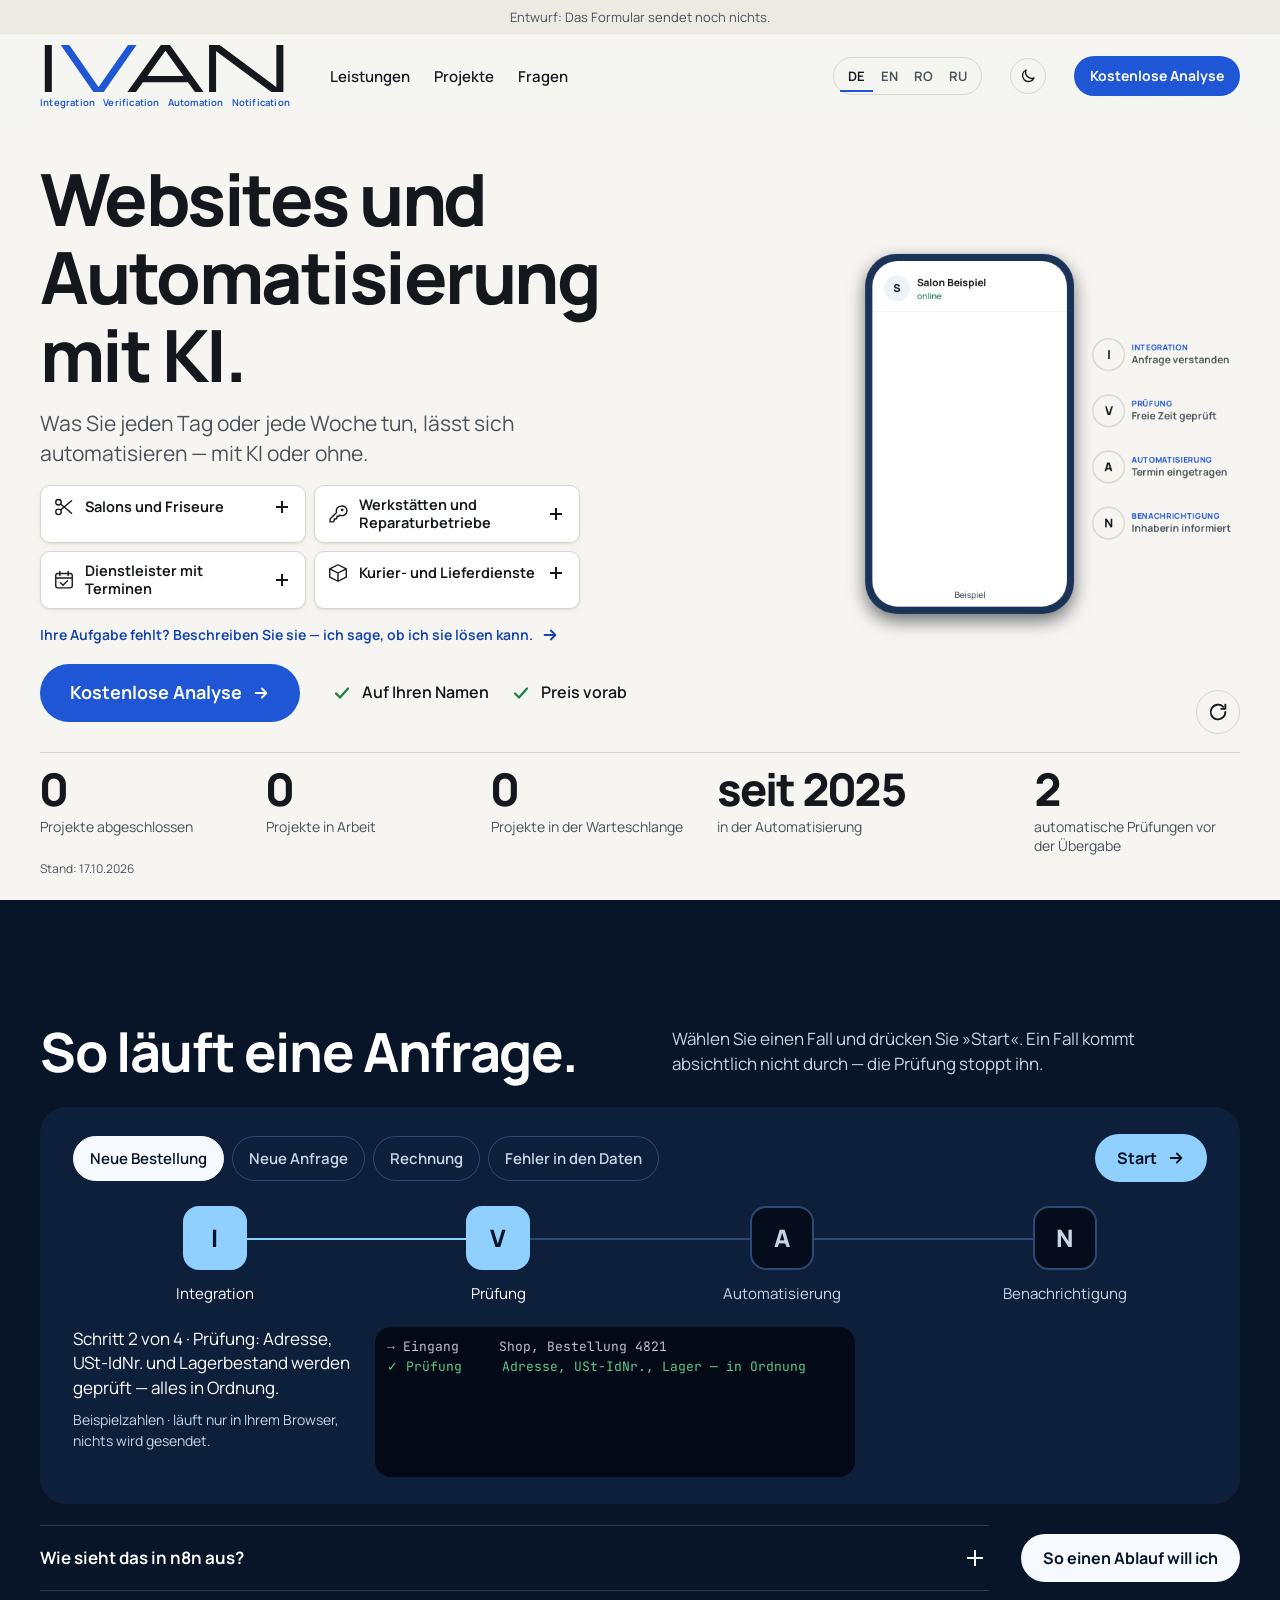
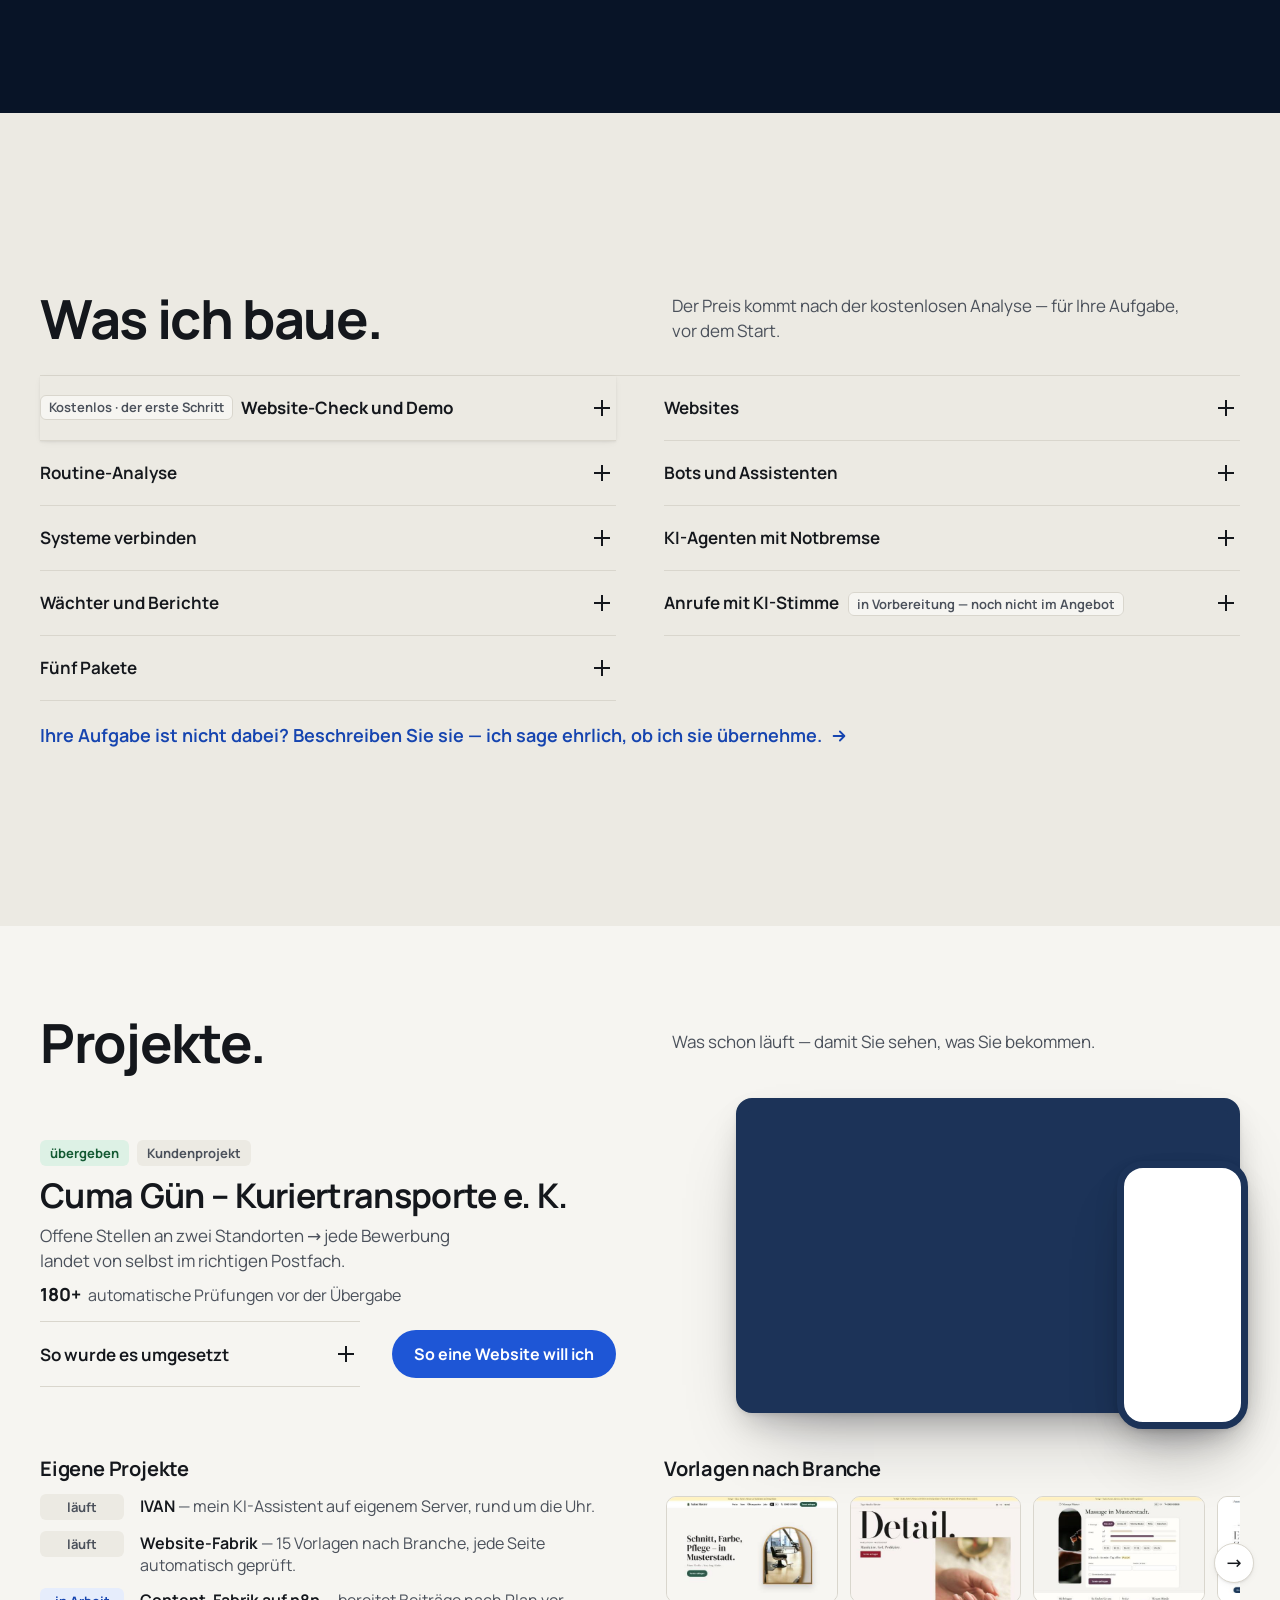
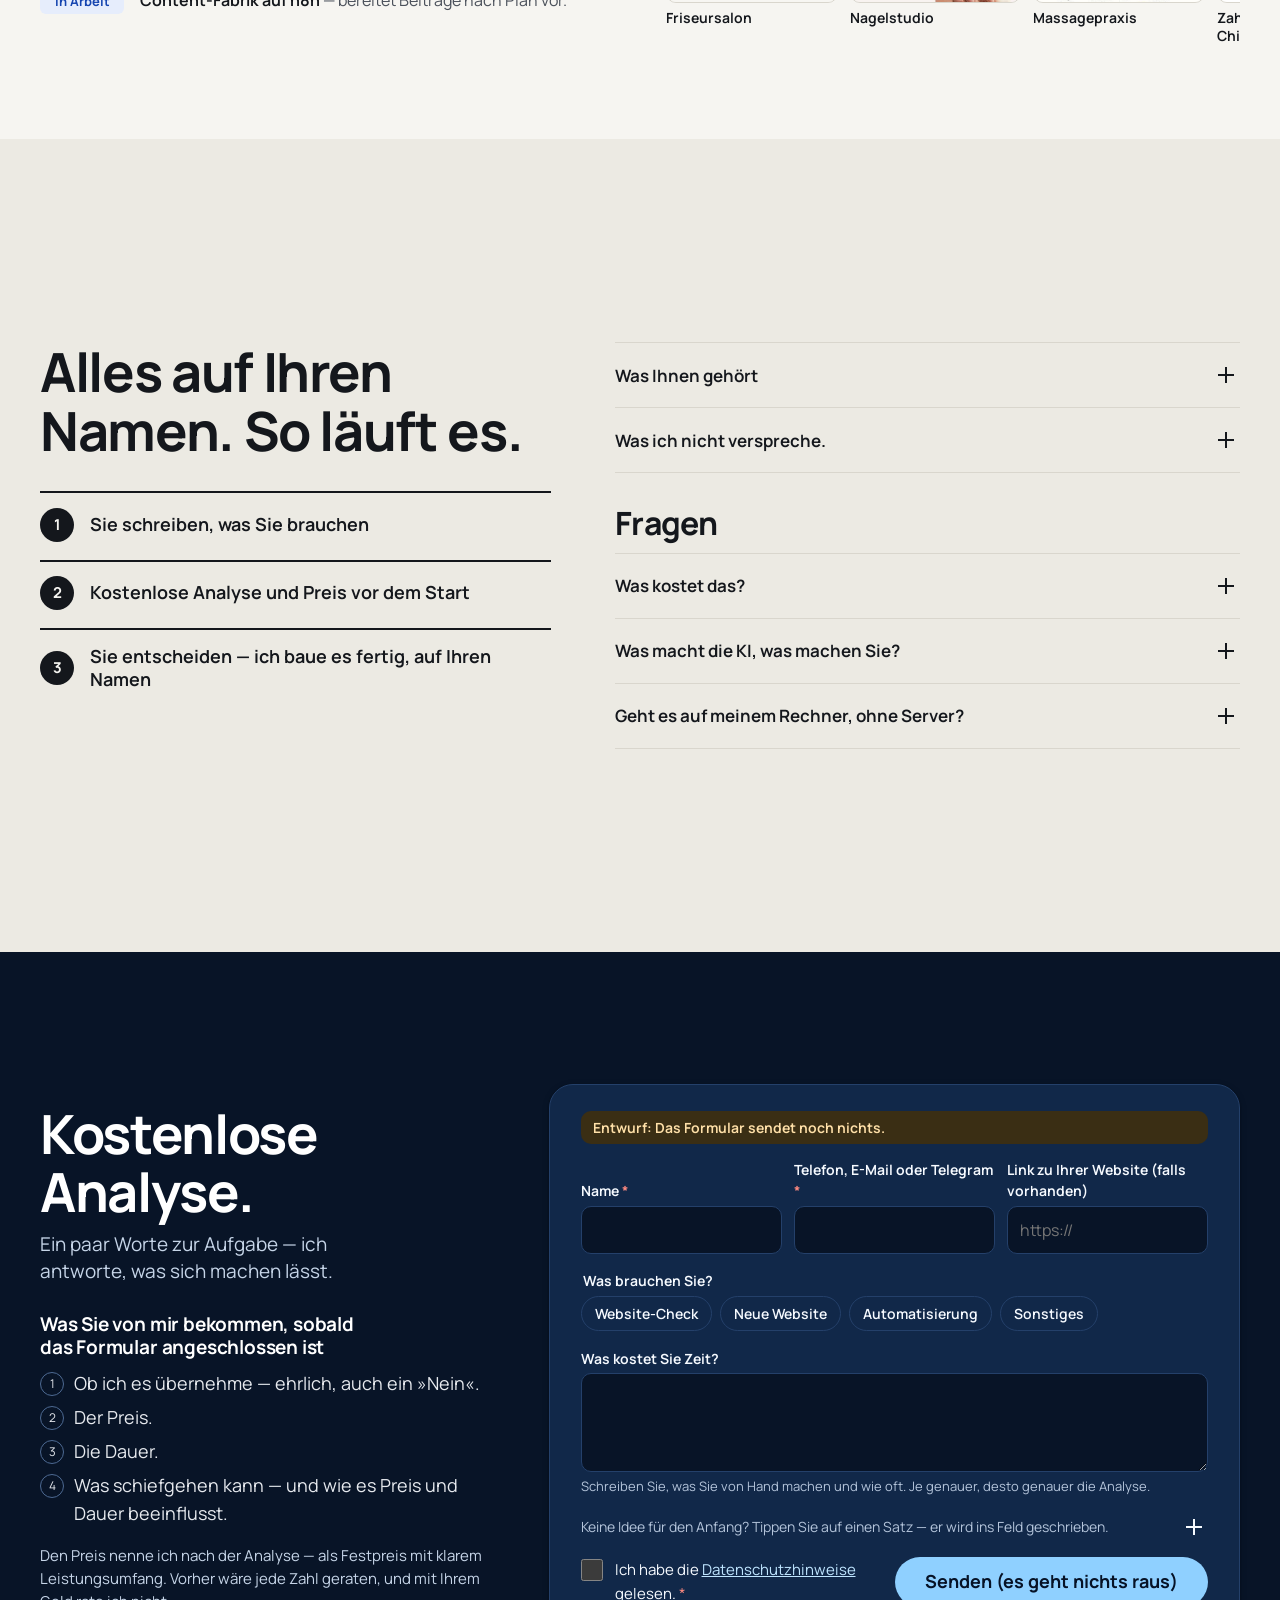
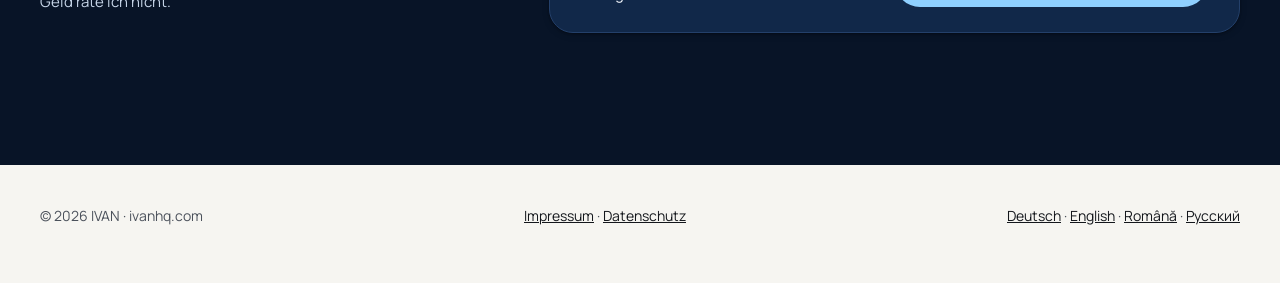
==== commit 74869185: "ivanhq: огрехи телефона, скругления и тени, плавные гармошки, 180+ на первом экране, шаблоны на виду" ====
--- a/index.html
+++ b/index.html
@@ -4,11 +4,11 @@
 <meta charset="utf-8">
 <meta name="viewport" content="width=device-width, initial-scale=1">
 <title>IVAN — Websites und Automatisierung mit KI für kleine Betriebe</title>
-<meta name="description" content="Websites und Automatisierung mit KI für Salon, Werkstatt und Praxis. Alles auf Ihren Namen, Preis vor dem Start. Die erste Analyse ist kostenlos.">
+<meta name="description" content="Websites und Automatisierung mit KI für Salons, Werkstätten und Praxen. Alles auf Ihren Namen, Preis vor dem Start. Die erste Analyse ist kostenlos.">
 <meta name="robots" content="noindex, nofollow">
 <link rel="canonical" href="https://ivanhq.com/">
 <link rel="alternate" hreflang="de" href="https://ivanhq.com/"><link rel="alternate" hreflang="en" href="https://ivanhq.com/en/"><link rel="alternate" hreflang="ro" href="https://ivanhq.com/ro/"><link rel="alternate" hreflang="ru" href="https://ivanhq.com/ru/"><link rel="alternate" hreflang="x-default" href="https://ivanhq.com/">
-<meta property="og:type" content="website"><meta property="og:title" content="IVAN — Websites und Automatisierung mit KI für kleine Betriebe"><meta property="og:description" content="Websites und Automatisierung mit KI für Salon, Werkstatt und Praxis. Alles auf Ihren Namen, Preis vor dem Start. Die erste Analyse ist kostenlos."><meta property="og:locale" content="de_DE"><meta property="og:image" content="https://ivanhq.com/predprosmotr.jpg"><meta property="og:image:width" content="1200"><meta property="og:image:height" content="630"><meta property="og:image:alt" content="IVAN: Websites und Automatisierung mit KI. Die erste Analyse ist kostenlos."><meta name="twitter:card" content="summary_large_image">
+<meta property="og:type" content="website"><meta property="og:title" content="IVAN — Websites und Automatisierung mit KI für kleine Betriebe"><meta property="og:description" content="Websites und Automatisierung mit KI für Salons, Werkstätten und Praxen. Alles auf Ihren Namen, Preis vor dem Start. Die erste Analyse ist kostenlos."><meta property="og:locale" content="de_DE"><meta property="og:image" content="https://ivanhq.com/predprosmotr.jpg"><meta property="og:image:width" content="1200"><meta property="og:image:height" content="630"><meta property="og:image:alt" content="IVAN: Websites und Automatisierung mit KI. Die erste Analyse ist kostenlos."><meta name="twitter:card" content="summary_large_image">
 <meta name="theme-color" content="#081427">
 <script>try{if(localStorage.getItem("ivan-tema")==="sinyaya")document.documentElement.setAttribute("data-tema","sinyaya")}catch(e){}</script>
 <script>(function(){var h=document.documentElement,t=false,v=false;try{t=matchMedia("(prefers-reduced-motion: reduce)").matches}catch(e){}try{v=sessionStorage.getItem("ivan-intro")==="1"}catch(e){}if(!t&&!v&&!location.hash&&location.search.indexOf("nointro")<0){h.classList.add("intro-idyot");setTimeout(function(){if(!window.IVAN_APP)h.classList.remove("intro-idyot")},5500)}})();</script><noscript><style>.intro{display:none!important}</style></noscript>
@@ -21,7 +21,7 @@
 <body>
 <a class="k-soderzhaniyu" href="#glavnoe">Zum Inhalt</a>
 <div class="intro" id="intro" role="dialog" aria-modal="true" aria-label="Intro IVAN">
-  <video id="intro-rolik" data-src="ivan-intro.mp4" muted playsinline preload="none" aria-label="Intro IVAN: die Buchstaben I, V, A und N setzen sich aus Licht zusammen, darunter die Zeile Integration · Verification · Automation · Notification"></video>
+  <video id="intro-rolik" data-src="ivan-intro.mp4" muted playsinline preload="none" aria-label="Intro IVAN: Die Buchstaben I, V, A und N setzen sich aus Licht zusammen, darunter die Zeile Integration · Verification · Automation · Notification"></video>
   <div class="intro-poverh">
     <div class="intro-stroka"><span class="intro-marka">IVAN</span><span class="intro-podpis">Automatisierung von Routine</span></div>
     <div class="intro-stroka">
@@ -31,13 +31,13 @@
     </div>
   </div>
 </div>
-<p class="chernovik" id="top">Entwurf: Formular sendet nichts.</p>
+<p class="chernovik" id="top">Entwurf: Das Formular sendet noch nichts.</p>
 <header class="shapka" id="shapka">
   <div class="ramka shapka-v">
     <a class="znak" href="#top" aria-label="IVAN — Integration · Verification · Automation · Notification" id="znak"><svg class="znak-b" viewBox="590 412.5 740 140" aria-hidden="true"><g fill="none" stroke="currentColor" stroke-width="20.8" stroke-linejoin="miter" stroke-miterlimit="12"><path data-b="0" d="M614.6 395V570"/><path data-b="1" d="M655.4 400L763.3 555.4L871.7 400"/><path data-b="3" d="M1100.75 570V409.8L1300 557.5V395"/><path data-b="2" d="M851.8 565L961.2 411.5L1071.1 565"/><path data-b="2" d="M895 513.4H1028" stroke-width="18.75"/></g></svg><span class="znak-s" lang="en"><span>Integration</span><span>Verification</span><span>Automation</span><span>Notification</span></span></a>
     <nav class="nav" aria-label="Menü" id="nav"><a class="nav-tel" href="#ablauf-zayavka">So läuft es</a><a href="#leistungen">Leistungen</a><a href="#projekte">Projekte</a><a href="#fragen">Fragen</a></nav>
     <div class="yazyki" role="group" aria-label="Sprache"><span class="yaz-tek" aria-current="true" lang="de" title="Deutsch">DE</span><a href="en/index.html" hreflang="en" lang="en" title="English">EN</a><a href="ro/index.html" hreflang="ro" lang="ro" title="Română">RO</a><a href="ru/index.html" hreflang="ru" lang="ru" title="Русский">RU</a></div>
-    <button type="button" class="tema" id="tema" aria-pressed="false" aria-label="Dunkles Design" data-temnaya="Dunkles Design" data-svetlaya="Helles Design"><svg class="tema-luna" viewBox="0 0 24 24" aria-hidden="true"><path d="M20 14.5A8 8 0 0 1 9.5 4a8 8 0 1 0 10.5 10.5z" fill="none" stroke="currentColor" stroke-width="1.8" stroke-linejoin="round"/></svg><svg class="tema-solnce" viewBox="0 0 24 24" aria-hidden="true"><g fill="none" stroke="currentColor" stroke-width="1.8" stroke-linecap="round"><circle cx="12" cy="12" r="4"/><path d="M12 2.5v2.2M12 19.3v2.2M2.5 12h2.2M19.3 12h2.2M5.3 5.3l1.6 1.6M17.1 17.1l1.6 1.6M5.3 18.7l1.6-1.6M17.1 6.9l1.6-1.6"/></g></svg></button>
+    <button type="button" class="tema" id="tema" aria-pressed="false" aria-label="Dunkler Modus" data-temnaya="Dunkler Modus" data-svetlaya="Heller Modus"><svg class="tema-luna" viewBox="0 0 24 24" aria-hidden="true"><path d="M20 14.5A8 8 0 0 1 9.5 4a8 8 0 1 0 10.5 10.5z" fill="none" stroke="currentColor" stroke-width="1.8" stroke-linejoin="round"/></svg><svg class="tema-solnce" viewBox="0 0 24 24" aria-hidden="true"><g fill="none" stroke="currentColor" stroke-width="1.8" stroke-linecap="round"><circle cx="12" cy="12" r="4"/><path d="M12 2.5v2.2M12 19.3v2.2M2.5 12h2.2M19.3 12h2.2M5.3 5.3l1.6 1.6M17.1 17.1l1.6 1.6M5.3 18.7l1.6-1.6M17.1 6.9l1.6-1.6"/></g></svg></button>
     <a class="knopka knopka-mal" href="#analyse">Kostenlose Analyse</a>
     <button class="burger" id="burger" type="button" aria-expanded="false" aria-controls="nav" data-otkr="Menü" data-zakr="Menü schließen"><span></span><span class="vh">Menü</span></button>
   </div>
@@ -51,17 +51,17 @@
     <div class="geroj-t">
       <h1 id="h1">Websites und Automatisierung mit KI.</h1>
       <p class="geroj-sub">Was Sie jeden Tag oder jede Woche tun, lässt sich automatisieren — mit KI oder ohne.</p>
-      <ul class="nishi nishi-geroj" aria-label="Für wen"><li><details class="nisha"><summary><svg viewBox="0 0 32 32" aria-hidden="true"><g fill="none" stroke="currentColor" stroke-width="2" stroke-linecap="round"><circle cx="8" cy="9" r="4"/><circle cx="8" cy="23" r="4"/><path d="M11 11.5L27 25M11 20.5L27 7"/></g></svg><span>Salons und Friseure</span><span class="plyus" aria-hidden="true"></span></summary><ul class="nisha-bsp"><li class="bsp-ich"><em>Ich baue</em> Online-Termin rund um die Uhr, ohne Anruf</li><li class="bsp-ich"><em>Ich baue</em> Erinnerung am Vortag — weniger leere Stühle</li><li class="bsp-ich"><em>Ich baue</em> Bitte um eine Bewertung nach dem Besuch</li></ul></details></li><li><details class="nisha"><summary><svg viewBox="0 0 32 32" aria-hidden="true"><path d="M20.5 4.5a7 7 0 0 0-6.6 9.3L4.5 23.2V27.5h4.3l1.7-1.7v-2.5h2.5l1.5-1.5v-2.5h2.5l1.8-1.8a7 7 0 1 0 1.7-13z" fill="none" stroke="currentColor" stroke-width="2" stroke-linejoin="round"/><circle cx="22" cy="10" r="2" fill="currentColor"/></svg><span>Werkstätten und Reparatur</span><span class="plyus" aria-hidden="true"></span></summary><ul class="nisha-bsp"><li class="bsp-ich"><em>Ich baue</em> Anfrage mit Fotos vom Schaden landet sortiert in einer Tabelle</li><li class="bsp-ich"><em>Ich baue</em> Kostenvoranschlag als Entwurf aus Ihrer Vorlage</li><li class="bsp-ich"><em>Ich baue</em> Nachricht an den Kunden, sobald der Auftrag fertig ist</li></ul></details></li><li><details class="nisha"><summary><svg viewBox="0 0 32 32" aria-hidden="true"><g fill="none" stroke="currentColor" stroke-width="2" stroke-linecap="round"><rect x="4" y="6.5" width="24" height="21" rx="3"/><path d="M4 13h24M10 3.5v6M22 3.5v6"/><path d="M11 20l3.5 3.5L21 17"/></g></svg><span>Dienste mit Terminen</span><span class="plyus" aria-hidden="true"></span></summary><ul class="nisha-bsp"><li class="bsp-ich"><em>Ich baue</em> Buchung nur in freie Zeiten aus Ihrem Kalender</li><li class="bsp-ich"><em>Ich baue</em> Erinnerung mit Link zum Absagen oder Verschieben</li><li class="bsp-ich"><em>Ich baue</em> Fragen vor dem Termin werden vorher eingesammelt</li></ul></details></li><li><details class="nisha"><summary><svg viewBox="0 0 32 32" aria-hidden="true"><g fill="none" stroke="currentColor" stroke-width="2" stroke-linejoin="round"><path d="M4 10l12-6 12 6v12l-12 6-12-6z"/><path d="M4 10l12 6 12-6M16 16v12"/></g></svg><span>Kuriere und Lieferung</span><span class="plyus" aria-hidden="true"></span></summary><ul class="nisha-bsp"><li class="bsp-gemacht"><em>Gemacht</em> Cuma Gün: Bewerbung mit Dateien geht per E-Mail an die richtige Stadt</li><li class="bsp-ich"><em>Ich baue</em> Auftrag aus Formular oder E-Mail → Liste für die Disposition</li><li class="bsp-ich"><em>Ich baue</em> Kurze Nachricht an den Kunden, wenn zugestellt ist</li></ul></details></li></ul>
+      <ul class="nishi nishi-geroj" aria-label="Für wen"><li><details class="nisha"><summary><svg viewBox="0 0 32 32" aria-hidden="true"><g fill="none" stroke="currentColor" stroke-width="2" stroke-linecap="round"><circle cx="8" cy="9" r="4"/><circle cx="8" cy="23" r="4"/><path d="M11 11.5L27 25M11 20.5L27 7"/></g></svg><span>Salons und Friseure</span><span class="plyus" aria-hidden="true"></span></summary><ul class="nisha-bsp"><li class="bsp-ich"><em>Ich baue</em> Online-Termin rund um die Uhr, ohne Anruf</li><li class="bsp-ich"><em>Ich baue</em> Erinnerung am Vortag — weniger leere Stühle</li><li class="bsp-ich"><em>Ich baue</em> Bitte um eine Bewertung nach dem Besuch</li></ul></details></li><li><details class="nisha"><summary><svg viewBox="0 0 32 32" aria-hidden="true"><path d="M20.5 4.5a7 7 0 0 0-6.6 9.3L4.5 23.2V27.5h4.3l1.7-1.7v-2.5h2.5l1.5-1.5v-2.5h2.5l1.8-1.8a7 7 0 1 0 1.7-13z" fill="none" stroke="currentColor" stroke-width="2" stroke-linejoin="round"/><circle cx="22" cy="10" r="2" fill="currentColor"/></svg><span>Werkstätten und Reparaturbetriebe</span><span class="plyus" aria-hidden="true"></span></summary><ul class="nisha-bsp"><li class="bsp-ich"><em>Ich baue</em> Anfrage mit Fotos vom Schaden landet sortiert in einer Tabelle</li><li class="bsp-ich"><em>Ich baue</em> Kostenvoranschlag als Entwurf aus Ihrer Vorlage</li><li class="bsp-ich"><em>Ich baue</em> Nachricht an den Kunden, sobald der Auftrag fertig ist</li></ul></details></li><li><details class="nisha"><summary><svg viewBox="0 0 32 32" aria-hidden="true"><g fill="none" stroke="currentColor" stroke-width="2" stroke-linecap="round"><rect x="4" y="6.5" width="24" height="21" rx="3"/><path d="M4 13h24M10 3.5v6M22 3.5v6"/><path d="M11 20l3.5 3.5L21 17"/></g></svg><span>Dienstleister mit Terminen</span><span class="plyus" aria-hidden="true"></span></summary><ul class="nisha-bsp"><li class="bsp-ich"><em>Ich baue</em> Buchung nur in freie Zeitfenster Ihres Kalenders</li><li class="bsp-ich"><em>Ich baue</em> Erinnerung mit Link zum Absagen oder Verschieben</li><li class="bsp-ich"><em>Ich baue</em> Fragen werden vor dem Termin eingesammelt</li></ul></details></li><li><details class="nisha"><summary><svg viewBox="0 0 32 32" aria-hidden="true"><g fill="none" stroke="currentColor" stroke-width="2" stroke-linejoin="round"><path d="M4 10l12-6 12 6v12l-12 6-12-6z"/><path d="M4 10l12 6 12-6M16 16v12"/></g></svg><span>Kurier- und Lieferdienste</span><span class="plyus" aria-hidden="true"></span></summary><ul class="nisha-bsp"><li class="bsp-gemacht"><em>Gemacht</em> Cuma Gün: Bewerbung mit Dateien geht per E-Mail an den richtigen Standort</li><li class="bsp-ich"><em>Ich baue</em> Auftrag aus Formular oder E-Mail → Liste für die Disposition</li><li class="bsp-ich"><em>Ich baue</em> Kurze Nachricht an den Kunden, sobald die Sendung zugestellt ist</li></ul></details></li></ul>
       <a class="ssylka ssylka-mal" href="#analyse">Ihre Aufgabe fehlt? Beschreiben Sie sie — ich sage, ob ich sie lösen kann. <svg viewBox="0 0 20 20" aria-hidden="true"><path d="M4 10h11M11 5l5 5-5 5" fill="none" stroke="currentColor" stroke-width="2" stroke-linecap="round" stroke-linejoin="round"/></svg></a>
       <div class="geroj-cta"><a class="knopka knopka-bol" href="#analyse">Kostenlose Analyse <svg viewBox="0 0 20 20" aria-hidden="true"><path d="M4 10h11M11 5l5 5-5 5" fill="none" stroke="currentColor" stroke-width="2" stroke-linecap="round" stroke-linejoin="round"/></svg></a>
       <ul class="galki galki-ryad"><li><svg viewBox="0 0 20 20" aria-hidden="true"><path d="M4 10.5l4 4 8-9" fill="none" stroke="currentColor" stroke-width="2.2" stroke-linecap="round" stroke-linejoin="round"/></svg><span>Auf Ihren Namen</span></li><li><svg viewBox="0 0 20 20" aria-hidden="true"><path d="M4 10.5l4 4 8-9" fill="none" stroke="currentColor" stroke-width="2.2" stroke-linecap="round" stroke-linejoin="round"/></svg><span>Preis vorab</span></li></ul></div>
     </div>
     <div class="geroj-v2">
-      <canvas class="scena" id="scena" width="560" height="560" role="img" aria-label="Beispiel, Salon Beispiel: Hallo! Haben Sie Samstag um 10 Uhr Zeit? Haarschnitt. / Ja, Samstag 10:00 ist frei. Auf welchen Namen? / Anna Weber. / Eingetragen: Sa 10:00, Haarschnitt. Am Freitag kommt eine Erinnerung. — IVAN: I Anfrage verstanden, V Freie Zeit geprüft, A Termin eingetragen, N Inhaberin informiert"></canvas>
+      <canvas class="scena" id="scena" width="560" height="560" role="img" aria-label="Beispiel, Salon Beispiel: Hallo! Haben Sie Samstag um 10 Uhr Zeit? Haarschnitt. / Ja, Samstag um 10 Uhr ist frei. Auf welchen Namen? / Anna Weber. / Eingetragen: Sa., 10:00 Uhr, Haarschnitt. Am Freitag kommt eine Erinnerung. — IVAN: I Anfrage verstanden, V Freie Zeit geprüft, A Termin eingetragen, N Inhaberin informiert"></canvas>
       <button type="button" class="snova" id="snova" aria-label="Noch einmal"><svg viewBox="0 0 24 24" aria-hidden="true"><path d="M20 12a8 8 0 1 1-2.3-5.6M20 4v4.5h-4.5" fill="none" stroke="currentColor" stroke-width="2" stroke-linecap="round" stroke-linejoin="round"/></svg></button>
     </div>
   </div>
-  <div class="ramka"><div class="schetchiki" role="group" aria-label="In Zahlen"><ul class="schet" id="schet"><li><b data-do="4" data-hvost="">4</b><span>Projekte abgeschlossen</span></li><li><b data-do="3" data-hvost="">3</b><span>Projekte in Arbeit</span></li><li><b data-do="4" data-hvost="">4</b><span>Projekte in der Warteschlange</span></li><li><b>seit 2025</b><span>in der Automatisierung</span></li><li><b data-do="1" data-hvost="+">1+</b><span>Jahr Praxis mit automatischen Abläufen</span></li></ul><p class="snoska">Stand: 17.10.2026</p></div></div>
+  <div class="ramka"><div class="schetchiki" role="group" aria-label="In Zahlen"><ul class="schet" id="schet"><li><b data-do="4" data-hvost="">4</b><span>Projekte abgeschlossen</span></li><li><b data-do="3" data-hvost="">3</b><span>Projekte in Arbeit</span></li><li><b data-do="4" data-hvost="">4</b><span>Projekte in der Warteschlange</span></li><li><b>seit 2025</b><span>in der Automatisierung</span></li><li><b data-do="180" data-hvost="+">180+</b><span>automatische Prüfungen vor der Übergabe</span></li></ul><p class="snoska">Stand: 17.10.2026</p></div></div>
 </section>
 
 <section class="glava glava-temn" id="ablauf-zayavka" data-k="ablauf-zayavka" aria-labelledby="k2h">
@@ -72,18 +72,18 @@
       <ol class="uzly" id="uzly"><li class="uzel" data-i="0"><b>I</b><span>Integration</span></li><li class="uzel" data-i="1"><b>V</b><span>Prüfung</span></li><li class="uzel" data-i="2"><b>A</b><span>Automatisierung</span><small class="uzel-gas">Nichts wird gebucht.</small></li><li class="uzel" data-i="3"><b>N</b><span>Benachrichtigung</span></li></ol>
       <div class="demo-niz">
         <div class="demo-tekst"><p class="demo-shag" id="demo-shag" aria-live="polite">&nbsp;</p>
-        <p class="snoska">Zahlen ausgedacht · läuft nur in Ihrem Browser, nichts wird gesendet.</p></div>
-        <pre class="zhurnal" id="zhurnal" aria-label="log"></pre>
+        <p class="snoska">Beispielzahlen · läuft nur in Ihrem Browser, nichts wird gesendet.</p></div>
+        <pre class="zhurnal" id="zhurnal" aria-label="Protokoll"></pre>
         <div class="tg" id="tg" hidden><p class="tg-z">Telegram · Beispiel</p><p id="tg-t"></p><p class="tg-v">jetzt · IVAN</p></div>
       </div>
     </div>
     <div class="glava-niz">
-    <details class="n8n sv"><summary class="sv-z"><span>Wie sieht das in n8n aus</span><span class="plyus" aria-hidden="true"></span></summary>
-      <h3>So sieht ein echtes Szenario aus</h3>
+    <details class="n8n sv"><summary class="sv-z"><span>Wie sieht das in n8n aus?</span><span class="plyus" aria-hidden="true"></span></summary>
+      <h3>So sieht ein echter Ablauf aus</h3>
       <ol class="n8n-ryad"><li><span class="n8n-kv"><svg viewBox="0 0 24 24" aria-hidden="true"><g fill="none" stroke="#e91e63" stroke-width="1.6"><circle cx="12" cy="7" r="1.5" fill="#e91e63" stroke="none"/><circle cx="6.5" cy="16.5" r="1.5" fill="#e91e63" stroke="none"/><circle cx="17.5" cy="16.5" r="1.5" fill="#e91e63" stroke="none"/><path d="M15.3 8.9A3.8 3.8 0 1 0 10.1 10.3L6.5 16.5"/><path d="M6.5 12.7a3.8 3.8 0 1 0 3.8 3.8h7.2"/><path d="M14.2 18.4a3.8 3.8 0 1 0 1.4-5.2L12 7"/></g></svg></span><span>Anfrage kommt</span></li><li><span class="n8n-kv"><svg viewBox="0 0 24 24" aria-hidden="true"><path d="M9 3.8H6.3a1.5 1.5 0 0 0-1.5 1.5v4.1a1.5 1.5 0 0 1-.4 1.1L2.8 12l1.6 1.5a1.5 1.5 0 0 1 .4 1.1v4.1a1.5 1.5 0 0 0 1.5 1.5H9M15 3.8h2.7a1.5 1.5 0 0 1 1.5 1.5v4.1a1.5 1.5 0 0 0 .4 1.1l1.6 1.5-1.6 1.5a1.5 1.5 0 0 0-.4 1.1v4.1a1.5 1.5 0 0 1-1.5 1.5H15" fill="none" stroke="#ff9922" stroke-width="1.6"/></svg></span><span>Anfrage zusammenstellen</span></li><li><span class="n8n-kv"><svg viewBox="0 0 24 24" aria-hidden="true"><path d="M3.8 15.3a1.5 1.5 0 0 1 1.5-1.5h13.4a1.5 1.5 0 0 1 1.5 1.5v3.4a1.5 1.5 0 0 1-1.5 1.5H5.3a1.5 1.5 0 0 1-1.5-1.5zM16.8 16v2M13.8 16v2M10.8 7.3l-3 3-3-3M19.2 5l-3-3-3 3M7.8 2v8.2M16.2 10.2V2" fill="none" stroke="#44aa44" stroke-width="1.6"/></svg></span><span>Ablegen</span></li><li><span class="n8n-kv"><svg viewBox="0 0 24 24" aria-hidden="true"><path d="M9 3.8H6.3a1.5 1.5 0 0 0-1.5 1.5v4.1a1.5 1.5 0 0 1-.4 1.1L2.8 12l1.6 1.5a1.5 1.5 0 0 1 .4 1.1v4.1a1.5 1.5 0 0 0 1.5 1.5H9M15 3.8h2.7a1.5 1.5 0 0 1 1.5 1.5v4.1a1.5 1.5 0 0 0 .4 1.1l1.6 1.5-1.6 1.5a1.5 1.5 0 0 0-.4 1.1v4.1a1.5 1.5 0 0 1-1.5 1.5H15" fill="none" stroke="#ff9922" stroke-width="1.6"/></svg></span><span>Antworten</span></li></ol>
-      <p class="snoska">Nachgebaut nach einem echten Szenario in n8n. Für Ihre Aufgabe baue ich ein eigenes.</p>
-    </details>
-    <a class="knopka knopka-svet" href="#analyse">So ein Schema will ich</a>
+      <p class="snoska">Nachgebaut nach einem echten Ablauf in n8n. Für Ihre Aufgabe baue ich einen eigenen.</p>
+    </details>
+    <a class="knopka knopka-svet" href="#analyse">So einen Ablauf will ich</a>
     </div>
   </div>
 </section>
@@ -95,11 +95,11 @@
     <div class="usl-setka">
     <details class="audit sv"><summary class="sv-z"><span><em class="metka-mal">Kostenlos · der erste Schritt</em> <b>Website-Check und Demo</b></span><span class="plyus" aria-hidden="true"></span></summary>
       <div class="audit-v"><div><p>Für kleine Betriebe mit einer alten Website.</p><a class="knopka" href="#analyse">Kostenlosen Website-Check anfragen</a></div>
-      <ul class="galki"><li><svg viewBox="0 0 20 20" aria-hidden="true"><path d="M4 10.5l4 4 8-9" fill="none" stroke="currentColor" stroke-width="2.2" stroke-linecap="round" stroke-linejoin="round"/></svg><span>Wie Kunden Ihre Website auf dem Handy sehen — jeder Fund mit Screenshot.</span></li><li><svg viewBox="0 0 20 20" aria-hidden="true"><path d="M4 10.5l4 4 8-9" fill="none" stroke="currentColor" stroke-width="2.2" stroke-linecap="round" stroke-linejoin="round"/></svg><span>Impressum, Datenschutz, Cookie-Banner: Blick für Deutschland. Keine Rechtsberatung.</span></li><li><svg viewBox="0 0 20 20" aria-hidden="true"><path d="M4 10.5l4 4 8-9" fill="none" stroke="currentColor" stroke-width="2.2" stroke-linecap="round" stroke-linejoin="round"/></svg><span>Demo: der erste Bildschirm Ihrer neuen Website, »vorher / nachher«.</span></li><li><svg viewBox="0 0 20 20" aria-hidden="true"><path d="M4 10.5l4 4 8-9" fill="none" stroke="currentColor" stroke-width="2.2" stroke-linecap="round" stroke-linejoin="round"/></svg><span>Was sich automatisieren lässt — Termine, Erinnerungen, Bewertungen.</span></li></ul></div>
+      <ul class="galki"><li><svg viewBox="0 0 20 20" aria-hidden="true"><path d="M4 10.5l4 4 8-9" fill="none" stroke="currentColor" stroke-width="2.2" stroke-linecap="round" stroke-linejoin="round"/></svg><span>Wie Kunden Ihre Website auf dem Handy sehen — jeder Befund mit Screenshot.</span></li><li><svg viewBox="0 0 20 20" aria-hidden="true"><path d="M4 10.5l4 4 8-9" fill="none" stroke="currentColor" stroke-width="2.2" stroke-linecap="round" stroke-linejoin="round"/></svg><span>Impressum, Datenschutz, Cookie-Banner: Check nach deutschen Vorgaben. Keine Rechtsberatung.</span></li><li><svg viewBox="0 0 20 20" aria-hidden="true"><path d="M4 10.5l4 4 8-9" fill="none" stroke="currentColor" stroke-width="2.2" stroke-linecap="round" stroke-linejoin="round"/></svg><span>Demo: der erste sichtbare Bereich Ihrer neuen Website, »vorher / nachher«.</span></li><li><svg viewBox="0 0 20 20" aria-hidden="true"><path d="M4 10.5l4 4 8-9" fill="none" stroke="currentColor" stroke-width="2.2" stroke-linecap="round" stroke-linejoin="round"/></svg><span>Was sich automatisieren lässt — Termine, Erinnerungen, Bewertungen.</span></li></ul></div>
     </details>
     <details class="usluga">
       <summary><span class="usl-z"><b>Websites</b></span><span class="plyus" aria-hidden="true"></span></summary>
-      <div class="usl-tel"><p class="usl-k">Eine Seite, die arbeitet, statt nur eine Adresse zu belegen.</p><p>Ein klarer erster Bildschirm und ein Formular, das sofort bei Ihnen ankommt — zuerst für das Handy gebaut.</p></div>
+      <div class="usl-tel"><p class="usl-k">Eine Seite, die arbeitet, statt nur eine Adresse zu belegen.</p><p>Ein klarer erster sichtbarer Bereich und ein Formular, dessen Anfragen sofort bei Ihnen ankommen — zuerst für das Handy gebaut.</p></div>
     </details><details class="usluga">
       <summary><span class="usl-z"><b>Routine-Analyse</b></span><span class="plyus" aria-hidden="true"></span></summary>
       <div class="usl-tel"><p class="usl-k">Eine Karte Ihrer Abläufe mit Zahlen.</p><p>Wo Sie doppelt tippen und warten — mit Minuten pro Schritt. Die Karte bleibt bei Ihnen.</p></div>
@@ -108,22 +108,22 @@
       <div class="usl-tel"><p class="usl-k">Nehmen Bestellungen an und beantworten die üblichen Fragen.</p><p>In Telegram, Slack, Teams oder WhatsApp: Bestellungen annehmen, übliche Fragen beantworten, den Rest an einen Menschen geben.</p></div>
     </details><details class="usluga">
       <summary><span class="usl-z"><b>Systeme verbinden</b></span><span class="plyus" aria-hidden="true"></span></summary>
-      <div class="usl-tel"><p class="usl-k">Einmal eintippen — überall da, wo es gebraucht wird.</p><p>Shop, CRM, E-Mail, Tabellen: einmal eingeben, überall sichtbar. Läuft auf n8n — übergebbar an jemand anderen.</p></div>
+      <div class="usl-tel"><p class="usl-k">Einmal eintippen — überall da, wo es gebraucht wird.</p><p>Shop, Kundenkartei, E-Mail, Tabellen: einmal eingeben, überall sichtbar. Läuft auf n8n — lässt sich an jemand anderen übergeben.</p></div>
     </details><details class="usluga">
       <summary><span class="usl-z"><b>KI-Agenten mit Notbremse</b></span><span class="plyus" aria-hidden="true"></span></summary>
-      <div class="usl-tel"><p class="usl-k">Der Agent fragt, Sie antworten mit einem Knopf.</p><p>Ohne Ihre Bestätigung keine Mail an Kunden, keine Zahlung, keine Änderung im CRM. Er fragt, Sie antworten mit einem Knopf.</p></div>
+      <div class="usl-tel"><p class="usl-k">Der Agent fragt, Sie antworten per Knopfdruck.</p><p>Ohne Ihre Bestätigung keine E-Mail an Kunden, keine Zahlung, keine Änderung in der Kundenkartei. Er fragt, Sie antworten per Knopfdruck.</p></div>
     </details><details class="usluga">
       <summary><span class="usl-z"><b>Wächter und Berichte</b></span><span class="plyus" aria-hidden="true"></span></summary>
-      <div class="usl-tel"><p class="usl-k">Wenn um vier Uhr morgens etwas bricht, erfahren Sie es von mir.</p><p>Bricht um vier Uhr morgens etwas, erfahren Sie es von mir, nicht vom Kunden. Dazu ein kurzer Wochenbericht.</p></div>
+      <div class="usl-tel"><p class="usl-k">Wenn um vier Uhr morgens etwas ausfällt, erfahren Sie es von mir.</p><p>Fällt um vier Uhr morgens etwas aus, erfahren Sie es von mir, nicht vom Kunden. Dazu ein kurzer Wochenbericht.</p></div>
     </details><details class="usluga">
       <summary><span class="usl-z"><b>Anrufe mit KI-Stimme</b> <em class="metka-mal">in Vorbereitung — noch nicht im Angebot</em></span><span class="plyus" aria-hidden="true"></span></summary>
       <div class="usl-tel"><p class="usl-k">Die Stimme sagt im ersten Satz, dass sie eine Maschine ist.</p><p>Die Stimme sagt im ersten Satz, dass sie eine Maschine ist. Aufzeichnung nur mit Erlaubnis.</p></div>
     </details>
     <details class="sv sv-pakety"><summary class="sv-z"><span>Fünf Pakete</span><span class="plyus" aria-hidden="true"></span></summary>
-    <ul class="pakety"><li><b>Website-Check</b><em>kostenlos</em><span>Wie Kunden Ihre Website sehen und wie sie neu aussehen kann.</span></li><li><b>Neue Website</b><span>Zuerst für das Handy, mit Terminen oder Anfragen.</span></li><li><b>n8n auf Ihren Namen</b><span>Ihre Automatisierung auf Ihrem Server, Zugänge bei Ihnen.</span></li><li><b>Automatisierung</b><span>Anfrage → Telegram, Mail → Antwortentwurf, Terminerinnerung.</span></li><li><b>Betreuung</b><em>monatlich</em><span>Updates, Backups, kleine Änderungen.</span></li></ul>
+    <ul class="pakety"><li><b>Website-Check</b><em>kostenlos</em><span>Wie Kunden Ihre Website sehen und wie sie neu aussehen kann.</span></li><li><b>Neue Website</b><span>Zuerst für das Handy, mit Terminen oder Anfragen.</span></li><li><b>n8n auf Ihren Namen</b><span>Ihre Automatisierung auf Ihrem Server, Zugänge bei Ihnen.</span></li><li><b>Automatisierung</b><span>Anfrage → Telegram, E-Mail → Antwortentwurf, Terminerinnerung.</span></li><li><b>Betreuung</b><em>monatlich</em><span>Updates, Backups, kleine Änderungen.</span></li></ul>
     <p class="gde">Läuft auf Ihrem Rechner, Ihrem Server oder in dem Land, das Sie wählen. <a href="#sicher">Wohin die Daten gehen, sage ich vorher.</a></p>
     <h3 class="h3-otd">Was sich verbinden lässt</h3>
-    <ul class="pary"><li><span>Shop</span><i aria-hidden="true">⇄</i><span>CRM</span></li><li><span>Anfrage</span><i aria-hidden="true">⇄</i><span>Telegram</span></li><li><span>Zahlung</span><i aria-hidden="true">⇄</i><span>Buchhaltung</span></li><li><span>E-Mail</span><i aria-hidden="true">⇄</i><span>Tabelle</span></li></ul>
+    <ul class="pary"><li><span>Shop</span><i aria-hidden="true">⇄</i><span>Kundenkartei</span></li><li><span>Anfrage</span><i aria-hidden="true">⇄</i><span>Telegram</span></li><li><span>Zahlung</span><i aria-hidden="true">⇄</i><span>Buchhaltung</span></li><li><span>E-Mail</span><i aria-hidden="true">⇄</i><span>Tabelle</span></li></ul>
     <p class="snoska">Ich arbeite mit: n8n · Claude · Telegram · Gmail. Die Namen sind Marken ihrer Inhaber. Ich bin kein Partner dieser Firmen — ich arbeite mit ihren Werkzeugen.</p>
     </details>
     </div>
@@ -140,10 +140,10 @@
         <h3>Cuma Gün – Kuriertransporte e. K.</h3><p class="proekt-kurz">Offene Stellen an zwei Standorten → jede Bewerbung landet von selbst im richtigen Postfach.</p>
         <p class="proekt-proverki"><b>180+</b> automatische Prüfungen vor der Übergabe</p>
         
-        <div class="proekt-niz"><details class="sv sv-proekt"><summary class="sv-z"><span>Wie es gemacht ist</span><span class="plyus" aria-hidden="true"></span></summary>
+        <div class="proekt-niz"><details class="sv sv-proekt"><summary class="sv-z"><span>So wurde es umgesetzt</span><span class="plyus" aria-hidden="true"></span></summary>
         <p>Karriereseite einer Kurierfirma aus Nürnberg und Crailsheim</p>
         <ol class="istoriya"><li><b>Aufgabe</b><span>Offene Stellen an zwei Standorten, Nürnberg und Crailsheim.</span></li><li><b>Gemacht</b><span>Karriereseite und Bewerbungsformular mit Dateien.</span></li><li><b>Ergebnis</b><span>Jede Bewerbung geht von selbst an das Postfach des richtigen Standorts.</span></li></ol>
-        <ul class="tsifry"><li><b>2</b><span>Städte, Nürnberg und Crailsheim</span></li><li><b>1 Formular</b><span>Bewerbung mit Dateien direkt an die Mail der richtigen Stadt</span></li><li><b>180+</b><span>automatische Prüfungen vor der Übergabe</span></li></ul>
+        <ul class="tsifry"><li><b>2</b><span>Standorte: Nürnberg und Crailsheim</span></li><li><b>1 Formular</b><span>Bewerbung mit Dateien direkt an das Postfach des richtigen Standorts</span></li><li><b>180+</b><span>automatische Prüfungen vor der Übergabe</span></li></ul>
         <p class="snoska">Am 07.10.2026 an den Kunden übergeben · Start auf guen-transporte.de</p>
         <div class="dalshe"><p class="dalshe-h">Was dazukommen kann</p><ul><li><em>Ich baue</em> die Online-Buchung von Vorstellungsgesprächen</li><li><em>Ich baue</em> einen Bot, der Bewerbern Standardfragen beantwortet</li><li><em>Ich baue</em> eine automatische Übersicht aller Bewerbungen</li></ul></div>
         </details>
@@ -152,7 +152,7 @@
         <a class="knopka" href="#analyse">So eine Website will ich</a></div>
       </div>
       <div class="ustr">
-        <div class="noutbuk"><img src="raboty/cuma-pk-de.jpg" data-yazyk="de" alt="Karriereseite von Cuma Gün auf dem Computer" width="1440" height="900" loading="lazy" decoding="async"></div>
+        <a class="otkr-cuma" href="raboty/cuma-pk-de.jpg" data-yazyk="de" data-n="Cuma Gün – Kuriertransporte e. K." aria-label="Cuma Gün – Kuriertransporte e. K. — größer ansehen"><span class="noutbuk"><img src="raboty/cuma-pk-de.jpg" data-yazyk="de" alt="Karriereseite von Cuma Gün auf dem Computer" width="1440" height="900" loading="lazy" decoding="async"></span></a>
         <div class="tel-mal"><img src="raboty/cuma-mob-de.jpg" data-yazyk="de" alt="Dieselbe Seite auf dem Handy" width="390" height="844" loading="lazy" decoding="async"></div>
       </div>
     </article>
@@ -163,26 +163,29 @@
     </div>
     <div class="vorlagen-sekc" id="vorlagen-sekc">
     <h3 class="h3-otd" id="vorlagen">Vorlagen nach Branche</h3>
-    <details class="sv sv-shablony" id="shablony"><summary class="sv-z"><span>Alle 15 Vorlagen</span><span class="plyus" aria-hidden="true"></span></summary>
-    <p class="snoska shablony-lead">Für jede Branche eine eigene Vorlage mit eigenem Aufbau. Namen, Adressen und Zahlen darin sind Beispiele.</p><ul class="shablony"><li><a class="shablon" href="raboty/shablony/friseur-de.jpg" data-yazyk="de" data-n="Friseursalon" aria-label="Friseursalon — Größer ansehen">
-      <span class="shablon-kadr"><img src="raboty/shablony/friseur-de-mal.jpg" data-dl="raboty/shablony/friseur-de-dl.jpg" data-yazyk="de" alt="" width="480" height="300" loading="lazy" decoding="async"></span><span class="shablon-n">Friseursalon</span><em class="rabota-st">Vorlage</em></a></li><li><a class="shablon" href="raboty/shablony/nagel-de.jpg" data-yazyk="de" data-n="Nagelstudio" aria-label="Nagelstudio — Größer ansehen">
-      <span class="shablon-kadr"><img src="raboty/shablony/nagel-de-mal.jpg" data-dl="raboty/shablony/nagel-de-dl.jpg" data-yazyk="de" alt="" width="480" height="300" loading="lazy" decoding="async"></span><span class="shablon-n">Nagelstudio</span><em class="rabota-st">Vorlage</em></a></li><li><a class="shablon" href="raboty/shablony/massage-de.jpg" data-yazyk="de" data-n="Massagepraxis" aria-label="Massagepraxis — Größer ansehen">
-      <span class="shablon-kadr"><img src="raboty/shablony/massage-de-mal.jpg" data-dl="raboty/shablony/massage-de-dl.jpg" data-yazyk="de" alt="" width="480" height="300" loading="lazy" decoding="async"></span><span class="shablon-n">Massagepraxis</span><em class="rabota-st">Vorlage</em></a></li><li><a class="shablon" href="raboty/shablony/stomatologiya-de.jpg" data-yazyk="de" data-n="Zahnarztpraxis, Chișinău" aria-label="Zahnarztpraxis, Chișinău — Größer ansehen">
-      <span class="shablon-kadr"><img src="raboty/shablony/stomatologiya-de-mal.jpg" data-dl="raboty/shablony/stomatologiya-de-dl.jpg" data-yazyk="de" alt="" width="480" height="300" loading="lazy" decoding="async"></span><span class="shablon-n">Zahnarztpraxis, Chișinău</span><em class="rabota-st">Beispiel</em></a></li><li><a class="shablon" href="raboty/shablony/physio-de.jpg" data-yazyk="de" data-n="Physiotherapie" aria-label="Physiotherapie — Größer ansehen">
-      <span class="shablon-kadr"><img src="raboty/shablony/physio-de-mal.jpg" data-dl="raboty/shablony/physio-de-dl.jpg" data-yazyk="de" alt="" width="480" height="300" loading="lazy" decoding="async"></span><span class="shablon-n">Physiotherapie</span><em class="rabota-st">Vorlage</em></a></li><li><a class="shablon" href="raboty/shablony/anwalt-de.jpg" data-yazyk="de" data-n="Rechtsanwalt" aria-label="Rechtsanwalt — Größer ansehen">
-      <span class="shablon-kadr"><img src="raboty/shablony/anwalt-de-mal.jpg" data-dl="raboty/shablony/anwalt-de-dl.jpg" data-yazyk="de" alt="" width="480" height="300" loading="lazy" decoding="async"></span><span class="shablon-n">Rechtsanwalt</span><em class="rabota-st">Vorlage</em></a></li><li><a class="shablon" href="raboty/shablony/stb-de.jpg" data-yazyk="de" data-n="Steuerberatung" aria-label="Steuerberatung — Größer ansehen">
-      <span class="shablon-kadr"><img src="raboty/shablony/stb-de-mal.jpg" data-dl="raboty/shablony/stb-de-dl.jpg" data-yazyk="de" alt="" width="480" height="300" loading="lazy" decoding="async"></span><span class="shablon-n">Steuerberatung</span><em class="rabota-st">Vorlage</em></a></li><li><a class="shablon" href="raboty/shablony/elektro-de.jpg" data-yazyk="de" data-n="Elektriker" aria-label="Elektriker — Größer ansehen">
-      <span class="shablon-kadr"><img src="raboty/shablony/elektro-de-mal.jpg" data-dl="raboty/shablony/elektro-de-dl.jpg" data-yazyk="de" alt="" width="480" height="300" loading="lazy" decoding="async"></span><span class="shablon-n">Elektriker</span><em class="rabota-st">Vorlage</em></a></li><li><a class="shablon" href="raboty/shablony/shk-de.jpg" data-yazyk="de" data-n="Sanitär und Heizung" aria-label="Sanitär und Heizung — Größer ansehen">
-      <span class="shablon-kadr"><img src="raboty/shablony/shk-de-mal.jpg" data-dl="raboty/shablony/shk-de-dl.jpg" data-yazyk="de" alt="" width="480" height="300" loading="lazy" decoding="async"></span><span class="shablon-n">Sanitär und Heizung</span><em class="rabota-st">Vorlage</em></a></li><li><a class="shablon" href="raboty/shablony/dach-de.jpg" data-yazyk="de" data-n="Dachdecker" aria-label="Dachdecker — Größer ansehen">
-      <span class="shablon-kadr"><img src="raboty/shablony/dach-de-mal.jpg" data-dl="raboty/shablony/dach-de-dl.jpg" data-yazyk="de" alt="" width="480" height="300" loading="lazy" decoding="async"></span><span class="shablon-n">Dachdecker</span><em class="rabota-st">Vorlage</em></a></li><li><a class="shablon" href="raboty/shablony/maler-de.jpg" data-yazyk="de" data-n="Maler" aria-label="Maler — Größer ansehen">
-      <span class="shablon-kadr"><img src="raboty/shablony/maler-de-mal.jpg" data-dl="raboty/shablony/maler-de-dl.jpg" data-yazyk="de" alt="" width="480" height="300" loading="lazy" decoding="async"></span><span class="shablon-n">Maler</span><em class="rabota-st">Vorlage</em></a></li><li><a class="shablon" href="raboty/shablony/tischler-de.jpg" data-yazyk="de" data-n="Tischlerei" aria-label="Tischlerei — Größer ansehen">
-      <span class="shablon-kadr"><img src="raboty/shablony/tischler-de-mal.jpg" data-dl="raboty/shablony/tischler-de-dl.jpg" data-yazyk="de" alt="" width="480" height="300" loading="lazy" decoding="async"></span><span class="shablon-n">Tischlerei</span><em class="rabota-st">Vorlage</em></a></li><li><a class="shablon" href="raboty/shablony/kfz-de.jpg" data-yazyk="de" data-n="Kfz-Werkstatt" aria-label="Kfz-Werkstatt — Größer ansehen">
-      <span class="shablon-kadr"><img src="raboty/shablony/kfz-de-mal.jpg" data-dl="raboty/shablony/kfz-de-dl.jpg" data-yazyk="de" alt="" width="480" height="300" loading="lazy" decoding="async"></span><span class="shablon-n">Kfz-Werkstatt</span><em class="rabota-st">Vorlage</em></a></li><li><a class="shablon" href="raboty/shablony/reinigung-de.jpg" data-yazyk="de" data-n="Gebäudereinigung" aria-label="Gebäudereinigung — Größer ansehen">
-      <span class="shablon-kadr"><img src="raboty/shablony/reinigung-de-mal.jpg" data-dl="raboty/shablony/reinigung-de-dl.jpg" data-yazyk="de" alt="" width="480" height="300" loading="lazy" decoding="async"></span><span class="shablon-n">Gebäudereinigung</span><em class="rabota-st">Vorlage</em></a></li><li><a class="shablon" href="raboty/shablony/kurier-de.jpg" data-yazyk="de" data-n="Kurierdienst" aria-label="Kurierdienst — Größer ansehen">
-      <span class="shablon-kadr"><img src="raboty/shablony/kurier-de-mal.jpg" data-dl="raboty/shablony/kurier-de-dl.jpg" data-yazyk="de" alt="" width="480" height="300" loading="lazy" decoding="async"></span><span class="shablon-n">Kurierdienst</span><em class="rabota-st">Vorlage</em></a></li></ul></details>
-    <dialog class="lupa" id="lupa" aria-labelledby="lupa-n"><p class="lupa-n" id="lupa-n"></p><img id="lupa-img" alt="" width="1440" height="900">
+    <!-- 19-10 №11 п. 6: шаблоны на виду — лентой карточек, без гармошки; лента листается вбок (пальцем, колесом, кнопками) -->
+    <div class="lenta" id="shablony"><ul class="shablony" id="lenta-sp" tabindex="0" aria-label="Alle 15 Vorlagen"><li><a class="shablon" href="raboty/shablony/friseur-de.jpg" data-cel="raboty/shablony/friseur-de-cel.jpg" data-yazyk="de" data-n="Friseursalon" aria-label="Friseursalon — größer ansehen">
+      <span class="shablon-kadr"><img src="raboty/shablony/friseur-de-mal.jpg" data-dl="raboty/shablony/friseur-de-dl.jpg" data-yazyk="de" alt="" width="480" height="300" loading="lazy" decoding="async"></span><span class="shablon-n">Friseursalon</span><em class="rabota-st">Vorlage</em></a></li><li><a class="shablon" href="raboty/shablony/nagel-de.jpg" data-cel="raboty/shablony/nagel-de-cel.jpg" data-yazyk="de" data-n="Nagelstudio" aria-label="Nagelstudio — größer ansehen">
+      <span class="shablon-kadr"><img src="raboty/shablony/nagel-de-mal.jpg" data-dl="raboty/shablony/nagel-de-dl.jpg" data-yazyk="de" alt="" width="480" height="300" loading="lazy" decoding="async"></span><span class="shablon-n">Nagelstudio</span><em class="rabota-st">Vorlage</em></a></li><li><a class="shablon" href="raboty/shablony/massage-de.jpg" data-cel="raboty/shablony/massage-de-cel.jpg" data-yazyk="de" data-n="Massagepraxis" aria-label="Massagepraxis — größer ansehen">
+      <span class="shablon-kadr"><img src="raboty/shablony/massage-de-mal.jpg" data-dl="raboty/shablony/massage-de-dl.jpg" data-yazyk="de" alt="" width="480" height="300" loading="lazy" decoding="async"></span><span class="shablon-n">Massagepraxis</span><em class="rabota-st">Vorlage</em></a></li><li><a class="shablon" href="raboty/shablony/stomatologiya-de.jpg" data-cel="raboty/shablony/stomatologiya-de-cel.jpg" data-yazyk="de" data-n="Zahnarztpraxis, Chișinău" aria-label="Zahnarztpraxis, Chișinău — größer ansehen">
+      <span class="shablon-kadr"><img src="raboty/shablony/stomatologiya-de-mal.jpg" data-dl="raboty/shablony/stomatologiya-de-dl.jpg" data-yazyk="de" alt="" width="480" height="300" loading="lazy" decoding="async"></span><span class="shablon-n">Zahnarztpraxis, Chișinău</span><em class="rabota-st">Beispiel</em></a></li><li><a class="shablon" href="raboty/shablony/physio-de.jpg" data-cel="raboty/shablony/physio-de-cel.jpg" data-yazyk="de" data-n="Physiotherapie" aria-label="Physiotherapie — größer ansehen">
+      <span class="shablon-kadr"><img src="raboty/shablony/physio-de-mal.jpg" data-dl="raboty/shablony/physio-de-dl.jpg" data-yazyk="de" alt="" width="480" height="300" loading="lazy" decoding="async"></span><span class="shablon-n">Physiotherapie</span><em class="rabota-st">Vorlage</em></a></li><li><a class="shablon" href="raboty/shablony/anwalt-de.jpg" data-cel="raboty/shablony/anwalt-de-cel.jpg" data-yazyk="de" data-n="Rechtsanwalt" aria-label="Rechtsanwalt — größer ansehen">
+      <span class="shablon-kadr"><img src="raboty/shablony/anwalt-de-mal.jpg" data-dl="raboty/shablony/anwalt-de-dl.jpg" data-yazyk="de" alt="" width="480" height="300" loading="lazy" decoding="async"></span><span class="shablon-n">Rechtsanwalt</span><em class="rabota-st">Vorlage</em></a></li><li><a class="shablon" href="raboty/shablony/stb-de.jpg" data-cel="raboty/shablony/stb-de-cel.jpg" data-yazyk="de" data-n="Steuerberatung" aria-label="Steuerberatung — größer ansehen">
+      <span class="shablon-kadr"><img src="raboty/shablony/stb-de-mal.jpg" data-dl="raboty/shablony/stb-de-dl.jpg" data-yazyk="de" alt="" width="480" height="300" loading="lazy" decoding="async"></span><span class="shablon-n">Steuerberatung</span><em class="rabota-st">Vorlage</em></a></li><li><a class="shablon" href="raboty/shablony/elektro-de.jpg" data-cel="raboty/shablony/elektro-de-cel.jpg" data-yazyk="de" data-n="Elektriker" aria-label="Elektriker — größer ansehen">
+      <span class="shablon-kadr"><img src="raboty/shablony/elektro-de-mal.jpg" data-dl="raboty/shablony/elektro-de-dl.jpg" data-yazyk="de" alt="" width="480" height="300" loading="lazy" decoding="async"></span><span class="shablon-n">Elektriker</span><em class="rabota-st">Vorlage</em></a></li><li><a class="shablon" href="raboty/shablony/shk-de.jpg" data-cel="raboty/shablony/shk-de-cel.jpg" data-yazyk="de" data-n="Sanitär und Heizung" aria-label="Sanitär und Heizung — größer ansehen">
+      <span class="shablon-kadr"><img src="raboty/shablony/shk-de-mal.jpg" data-dl="raboty/shablony/shk-de-dl.jpg" data-yazyk="de" alt="" width="480" height="300" loading="lazy" decoding="async"></span><span class="shablon-n">Sanitär und Heizung</span><em class="rabota-st">Vorlage</em></a></li><li><a class="shablon" href="raboty/shablony/dach-de.jpg" data-cel="raboty/shablony/dach-de-cel.jpg" data-yazyk="de" data-n="Dachdecker" aria-label="Dachdecker — größer ansehen">
+      <span class="shablon-kadr"><img src="raboty/shablony/dach-de-mal.jpg" data-dl="raboty/shablony/dach-de-dl.jpg" data-yazyk="de" alt="" width="480" height="300" loading="lazy" decoding="async"></span><span class="shablon-n">Dachdecker</span><em class="rabota-st">Vorlage</em></a></li><li><a class="shablon" href="raboty/shablony/maler-de.jpg" data-cel="raboty/shablony/maler-de-cel.jpg" data-yazyk="de" data-n="Maler" aria-label="Maler — größer ansehen">
+      <span class="shablon-kadr"><img src="raboty/shablony/maler-de-mal.jpg" data-dl="raboty/shablony/maler-de-dl.jpg" data-yazyk="de" alt="" width="480" height="300" loading="lazy" decoding="async"></span><span class="shablon-n">Maler</span><em class="rabota-st">Vorlage</em></a></li><li><a class="shablon" href="raboty/shablony/tischler-de.jpg" data-cel="raboty/shablony/tischler-de-cel.jpg" data-yazyk="de" data-n="Tischlerei" aria-label="Tischlerei — größer ansehen">
+      <span class="shablon-kadr"><img src="raboty/shablony/tischler-de-mal.jpg" data-dl="raboty/shablony/tischler-de-dl.jpg" data-yazyk="de" alt="" width="480" height="300" loading="lazy" decoding="async"></span><span class="shablon-n">Tischlerei</span><em class="rabota-st">Vorlage</em></a></li><li><a class="shablon" href="raboty/shablony/kfz-de.jpg" data-cel="raboty/shablony/kfz-de-cel.jpg" data-yazyk="de" data-n="Kfz-Werkstatt" aria-label="Kfz-Werkstatt — größer ansehen">
+      <span class="shablon-kadr"><img src="raboty/shablony/kfz-de-mal.jpg" data-dl="raboty/shablony/kfz-de-dl.jpg" data-yazyk="de" alt="" width="480" height="300" loading="lazy" decoding="async"></span><span class="shablon-n">Kfz-Werkstatt</span><em class="rabota-st">Vorlage</em></a></li><li><a class="shablon" href="raboty/shablony/reinigung-de.jpg" data-cel="raboty/shablony/reinigung-de-cel.jpg" data-yazyk="de" data-n="Gebäudereinigung" aria-label="Gebäudereinigung — größer ansehen">
+      <span class="shablon-kadr"><img src="raboty/shablony/reinigung-de-mal.jpg" data-dl="raboty/shablony/reinigung-de-dl.jpg" data-yazyk="de" alt="" width="480" height="300" loading="lazy" decoding="async"></span><span class="shablon-n">Gebäudereinigung</span><em class="rabota-st">Vorlage</em></a></li><li><a class="shablon" href="raboty/shablony/kurier-de.jpg" data-cel="raboty/shablony/kurier-de-cel.jpg" data-yazyk="de" data-n="Kurierdienst" aria-label="Kurierdienst — größer ansehen">
+      <span class="shablon-kadr"><img src="raboty/shablony/kurier-de-mal.jpg" data-dl="raboty/shablony/kurier-de-dl.jpg" data-yazyk="de" alt="" width="480" height="300" loading="lazy" decoding="async"></span><span class="shablon-n">Kurierdienst</span><em class="rabota-st">Vorlage</em></a></li></ul>
+      <button type="button" class="lenta-k lenta-l" aria-label="Zurück" aria-controls="lenta-sp" hidden>←</button><button type="button" class="lenta-k lenta-p" aria-label="Weiter" aria-controls="lenta-sp" hidden>→</button></div>
+    <p class="snoska shablony-lead">Für jede Branche eine eigene Vorlage mit eigenem Aufbau. Namen, Adressen und Zahlen darin sind Beispiele.</p>
+    <dialog class="lupa" id="lupa" aria-labelledby="lupa-n"><div class="lupa-sh"><div class="lupa-z"><p class="lupa-n" id="lupa-n"></p><p class="snoska lupa-pr" id="lupa-pr">Für jede Branche eine eigene Vorlage mit eigenem Aufbau. Namen, Adressen und Zahlen darin sind Beispiele.</p></div>
       <div class="lupa-upr"><button type="button" class="knopka knopka-mal" id="lupa-nazad">← Zurück</button><button type="button" class="knopka knopka-mal" id="lupa-dalshe">Weiter →</button>
-      <button type="button" class="lupa-x knopka knopka-mal" id="lupa-x">Schließen</button></div></dialog>
+      <button type="button" class="lupa-x knopka knopka-mal" id="lupa-x">Schließen</button></div></div>
+      <div class="lupa-skrol" id="lupa-skrol" tabindex="0"><img id="lupa-img" alt="" width="1440" height="900"></div></dialog>
     </div>
     </div>
   </div>
@@ -196,16 +199,16 @@
     </div>
     <div class="sicher-p">
     <details class="sv"><summary class="sv-z"><span>Was Ihnen gehört</span><span class="plyus" aria-hidden="true"></span></summary>
-    <ul class="tri"><li><b>0 €</b><span>die erste Analyse</span></li><li><b>100 %</b><span>Code, Konten und Zugänge auf Ihren Namen</span></li><li><b>1</b><span>ein Mensch antwortet für alles</span></li></ul>
+    <ul class="tri"><li><b>0 €</b><span>die erste Analyse</span></li><li><b>100 %</b><span>Code, Konten und Zugänge auf Ihren Namen</span></li><li><b>1</b><span>ein Ansprechpartner für alles</span></li></ul>
     <div class="sravn"><p class="sravn-sh"><span>Oft so</span><span>Bei mir so</span></p><ul><li><s>Konten und Server beim Dienstleister</s><svg viewBox="0 0 20 20" aria-hidden="true"><path d="M4 10h11M11 5l5 5-5 5" fill="none" stroke="currentColor" stroke-width="2" stroke-linecap="round" stroke-linejoin="round"/></svg><span>Alles auf Ihren Namen</span></li><li><s>Preis erst nach der Arbeit</s><svg viewBox="0 0 20 20" aria-hidden="true"><path d="M4 10h11M11 5l5 5-5 5" fill="none" stroke="currentColor" stroke-width="2" stroke-linecap="round" stroke-linejoin="round"/></svg><span>Preis vor dem Start</span></li><li><s>Dienste über einen Vermittler</s><svg viewBox="0 0 20 20" aria-hidden="true"><path d="M4 10h11M11 5l5 5-5 5" fill="none" stroke="currentColor" stroke-width="2" stroke-linecap="round" stroke-linejoin="round"/></svg><span>Sie zahlen sie direkt</span></li><li><s>Unklar, was drin ist</s><svg viewBox="0 0 20 20" aria-hidden="true"><path d="M4 10h11M11 5l5 5-5 5" fill="none" stroke="currentColor" stroke-width="2" stroke-linecap="round" stroke-linejoin="round"/></svg><span>Zugänge und Backups bei Ihnen</span></li></ul></div>
-    <p class="gde">Ihr Claude-Schlüssel und Ihr Server: Sie zahlen direkt, ohne Aufschlag über mich.</p>
+    <p class="gde">Ihr Claude-API-Schlüssel und Ihr Server: Sie zahlen direkt, ohne Aufschlag, nicht über mich.</p>
     </details>
     <details class="sv"><summary class="sv-z"><span>Was ich nicht verspreche.</span><span class="plyus" aria-hidden="true"></span></summary>
-    <ul class="nicht"><li><h3>Kein »KI ersetzt Menschen«.</h3><p>Die Maschine übernimmt das Wiederkehrende, Entscheidungen bleiben bei Menschen.</p></li><li><h3>Keine Zauberei ohne Zugang.</h3><p>Ohne Zugang kein Automatisieren — das sage ich vor der Zahlung.</p></li><li><h3>Keine Blackbox.</h3><p>Code, Konten und Schlüssel gehören Ihnen; die Arbeit geht auch ohne mich weiter.</p></li><li><h3>Kein »die Daten liegen bei mir«.</h3><p>Wo Ihre Daten liegen, entscheiden Sie.</p></li></ul>
-    <p class="kanal">Auch der Kanal entscheidet, in welchem Land Daten liegen: in der EU eigener Chat oder E-Mail, sonst Telegram, Slack oder Teams. Wohin die Daten gehen, sage ich vor der Arbeit.</p>
+    <ul class="nicht"><li><h3>Kein »KI ersetzt Menschen«.</h3><p>Die Maschine übernimmt das Wiederkehrende, Entscheidungen bleiben bei Menschen.</p></li><li><h3>Keine Zauberei ohne Zugang.</h3><p>Ohne Zugang kein Automatisieren — das sage ich vor der Zahlung.</p></li><li><h3>Keine Blackbox.</h3><p>Code, Konten und Schlüssel gehören Ihnen; die Arbeit geht auch ohne mich weiter.</p></li><li><h3>Kein »Die Daten liegen bei mir«.</h3><p>Wo Ihre Daten liegen, entscheiden Sie.</p></li></ul>
+    <p class="kanal">Auch der Kanal entscheidet, wo die Daten liegen: Bei eigenem Chat oder E-Mail bleiben sie in der EU, bei Telegram, Slack oder Teams nicht unbedingt. Wohin die Daten gehen, sage ich vor der Arbeit.</p>
     </details>
     <h2 class="h2-vtor" id="fragen">Fragen</h2>
-    <div class="voprosy"><details class="vopros"><summary>Was kostet das?<span class="plyus" aria-hidden="true"></span></summary><p>Den Preis nenne ich nach der kostenlosen Analyse, vor Beginn der Arbeit — als eine Zahl, mit dem, was drin ist.</p></details><details class="vopros"><summary>Was macht die KI, was machen Sie?<span class="plyus" aria-hidden="true"></span></summary><p>Code und Texte schreibt die KI. Die Aufgabe stelle ich, das Ergebnis prüfe ich.</p></details><details class="vopros"><summary>Geht es auf meinem Rechner, ohne Server?<span class="plyus" aria-hidden="true"></span></summary><p>Ja, auf Wunsch. Der Rechner muss dann immer eingeschaltet sein.</p></details></div>
+    <div class="voprosy"><details class="vopros"><summary>Was kostet das?<span class="plyus" aria-hidden="true"></span></summary><p>Den Preis nenne ich nach der kostenlosen Analyse, vor Beginn der Arbeit — als Festpreis mit klarem Leistungsumfang.</p></details><details class="vopros"><summary>Was macht die KI, was machen Sie?<span class="plyus" aria-hidden="true"></span></summary><p>Code und Texte schreibt die KI. Die Aufgabe stelle ich, das Ergebnis prüfe ich.</p></details><details class="vopros"><summary>Geht es auf meinem Rechner, ohne Server?<span class="plyus" aria-hidden="true"></span></summary><p>Ja, auf Wunsch. Der Rechner muss dann immer eingeschaltet sein.</p></details></div>
     </div>
   </div>
 </section>
@@ -214,7 +217,7 @@
   <div class="ramka forma-v">
     <div class="forma-l">
       <h2 id="fh">Kostenlose Analyse.</h2><p class="geroj-sub">Ein paar Worte zur Aufgabe — ich antworte, was sich machen lässt.</p>
-      <h3>Was zurückkommt, sobald das Formular angeschlossen ist</h3><ul class="otvet"><li>Ob ich es übernehme — ehrlich, auch ein »Nein«.</li><li>Der Preis.</li><li>Die Dauer.</li><li>Was schiefgehen kann — und wie es Preis und Dauer beeinflusst.</li></ul><p class="snoska">Den Preis nenne ich nach der Analyse — als eine Zahl, mit dem, was drin ist. Vorher wäre jede Zahl geraten, und mit Ihrem Geld rate ich nicht.</p>
+      <h3>Was Sie von mir bekommen, sobald das Formular angeschlossen ist</h3><ul class="otvet"><li>Ob ich es übernehme — ehrlich, auch ein »Nein«.</li><li>Der Preis.</li><li>Die Dauer.</li><li>Was schiefgehen kann — und wie es Preis und Dauer beeinflusst.</li></ul><p class="snoska">Den Preis nenne ich nach der Analyse — als Festpreis mit klarem Leistungsumfang. Vorher wäre jede Zahl geraten, und mit Ihrem Geld rate ich nicht.</p>
     </div>
     <div class="forma-p">
       <p class="demo-plashka">Entwurf: Das Formular sendet noch nichts.</p>
@@ -224,9 +227,9 @@
         <label class="pole"><span>Telefon, E-Mail oder Telegram <i>*</i></span><input name="kontakt" autocomplete="email" required></label>
         <label class="pole"><span>Link zu Ihrer Website (falls vorhanden)</span><input name="website" type="url" inputmode="url" placeholder="https://"></label>
         </div>
-        <fieldset class="pole"><legend>Was brauchen Sie?</legend><div class="chipy"><label class="chip"><input type="checkbox" name="was" value="Website-Check"><span>Website-Check</span></label><label class="chip"><input type="checkbox" name="was" value="Neue Website"><span>Neue Website</span></label><label class="chip"><input type="checkbox" name="was" value="Automatisierung"><span>Automatisierung</span></label><label class="chip"><input type="checkbox" name="was" value="Anderes"><span>Anderes</span></label></div></fieldset>
+        <fieldset class="pole"><legend>Was brauchen Sie?</legend><div class="chipy"><label class="chip"><input type="checkbox" name="was" value="Website-Check"><span>Website-Check</span></label><label class="chip"><input type="checkbox" name="was" value="Neue Website"><span>Neue Website</span></label><label class="chip"><input type="checkbox" name="was" value="Automatisierung"><span>Automatisierung</span></label><label class="chip"><input type="checkbox" name="was" value="Sonstiges"><span>Sonstiges</span></label></div></fieldset>
         <label class="pole"><span>Was kostet Sie Zeit?</span><textarea name="text" rows="3" aria-describedby="th"></textarea><small id="th">Schreiben Sie, was Sie von Hand machen und wie oft. Je genauer, desto genauer die Analyse.</small></label>
-        <details class="frazy-sv"><summary class="frazy-z">Kein Anfang? Tippen Sie auf einen Satz — er wird ins Feld geschrieben.<span class="plyus" aria-hidden="true"></span></summary><div class="frazy"><button type="button" class="fraza">Anfragen kommen per WhatsApp und Mail durcheinander.</button><button type="button" class="fraza">Termine trage ich von Hand in den Kalender ein.</button><button type="button" class="fraza">Rechnungen schreibe ich abends.</button><button type="button" class="fraza">Meine Website ist alt und auf dem Handy schlecht lesbar.</button></div></details>
+        <details class="frazy-sv"><summary class="frazy-z">Keine Idee für den Anfang? Tippen Sie auf einen Satz — er wird ins Feld geschrieben.<span class="plyus" aria-hidden="true"></span></summary><div class="frazy"><button type="button" class="fraza">Anfragen kommen per WhatsApp und E-Mail durcheinander.</button><button type="button" class="fraza">Termine trage ich von Hand in den Kalender ein.</button><button type="button" class="fraza">Rechnungen schreibe ich abends.</button><button type="button" class="fraza">Meine Website ist alt und auf dem Handy schlecht lesbar.</button></div></details>
         <label class="lovushka" aria-hidden="true">Dieses Feld bitte leer lassen<input name="firma2" tabindex="-1" autocomplete="off"></label>
         <p class="oshibka" id="oshibka" hidden>Bitte füllen Sie die markierten Felder aus.</p>
         <div class="forma-niz"><label class="soglasie"><input type="checkbox" name="soglasie" required><span>Ich habe die <a href="rechtliches.html#datenschutz">Datenschutzhinweise</a> gelesen. <i>*</i></span></label>
@@ -249,7 +252,7 @@
     <p class="podval-yaz"><a href="index.html" hreflang="de" lang="de">Deutsch</a> · <a href="en/index.html" hreflang="en" lang="en">English</a> · <a href="ro/index.html" hreflang="ro" lang="ro">Română</a> · <a href="ru/index.html" hreflang="ru" lang="ru">Русский</a></p>
   </div>
 </footer>
-<script type="application/json" id="dannye">{"hero": {"chat": [["k", "Hallo! Haben Sie Samstag um 10 Uhr Zeit? Haarschnitt."], ["b", "Ja, Samstag 10:00 ist frei. Auf welchen Namen?"], ["k", "Anna Weber."], ["b", "Eingetragen: Sa 10:00, Haarschnitt. Am Freitag kommt eine Erinnerung."]], "schritte": ["Anfrage verstanden", "Freie Zeit geprüft", "Termin eingetragen", "Inhaberin informiert"], "salon": "Salon Beispiel", "online": "online", "beispiel": "Beispiel"}, "k2": {"texte": [["Die Bestellung kommt aus dem Shop.", "Adresse, USt-IdNr. und Lager werden geprüft — alles in Ordnung.", "Kunde wird im CRM angelegt, Rechnungsentwurf erstellt.", "Sie bekommen eine Nachricht in Telegram."], ["Eine Anfrage kommt über das Formular der Website.", "Pflichtfelder ausgefüllt, kein Doppel.", "Die Anfrage landet in der Tabelle, der Kunde bekommt eine Eingangsbestätigung.", "Sie bekommen eine Nachricht in Telegram."], ["Eine Rechnung kommt per E-Mail.", "Betrag und Bankverbindung stimmen mit dem Auftrag überein.", "Die Rechnung wird in der Buchhaltung abgelegt.", "Sie bekommen eine kurze Zusammenfassung."], ["Eine Bestellung kommt aus dem Shop.", "Die USt-IdNr. passt nicht zum Land — die Prüfung stoppt die Bestellung hier.", "Nichts wird gebucht.", "Sie bekommen eine Nachricht: »Bitte prüfen«."]], "telegram": ["Bestellung 4821 angenommen · 148,00 € · Kunde im CRM angelegt · Rechnungsentwurf fertig.", "Neue Anfrage von der Website · Rückruf gewünscht · Eingang bestätigt.", "Rechnung von Lieferant Müller · 312,40 € · abgelegt.", "Bestellung 4822 gestoppt: USt-IdNr. passt nicht zum Land. Bitte prüfen."], "buchstaben": ["Integration", "Prüfung", "Automatisierung", "Benachrichtigung"], "schritt": "Schritt", "von": "von", "jetzt": "jetzt", "zhurnal": [["→ Eingang     Shop, Bestellung 4821", "✓ Prüfung     Adresse, USt-IdNr., Lager — in Ordnung", "→ Eintrag     Kunde 3391 in der Kundenkartei · Rechnungsentwurf", "✓ Nachricht   Telegram · 0,84 s"], ["→ Eingang     Formular der Website, Anfrage 1077", "✓ Prüfung     Pflichtfelder, kein Doppel — in Ordnung", "→ Eintrag     Tabelle, Zeile 212 · Bestätigung gesendet", "✓ Nachricht   Telegram · 0,61 s"], ["→ Eingang     E-Mail, Rechnung R-5530", "✓ Prüfung     Betrag und Bankverbindung = Auftrag — in Ordnung", "→ Eintrag     Buchhaltung, Oktober 2026", "✓ Nachricht   Zusammenfassung · 0,92 s"], ["→ Eingang     Shop, Bestellung 4822", "✕ Prüfung     USt-IdNr. passt nicht zum Land — STOPP", "· —           nichts wird gebucht", "✓ Nachricht   Telegram · 0,55 s"]]}, "shablony": {"zurueck": "Zurück", "weiter": "Weiter"}, "kopiert": "Kopiert", "kopieren": "Text kopieren", "yazyk": "de", "termy": ["Integration", "Prüfung", "Automatisierung", "Benachrichtigung"], "intro": {"zvuk_vykl": "Ton: aus", "zvuk_vkl": "Ton: an"}}</script>
+<script type="application/json" id="dannye">{"hero": {"chat": [["k", "Hallo! Haben Sie Samstag um 10 Uhr Zeit? Haarschnitt."], ["b", "Ja, Samstag um 10 Uhr ist frei. Auf welchen Namen?"], ["k", "Anna Weber."], ["b", "Eingetragen: Sa., 10:00 Uhr, Haarschnitt. Am Freitag kommt eine Erinnerung."]], "schritte": ["Anfrage verstanden", "Freie Zeit geprüft", "Termin eingetragen", "Inhaberin informiert"], "salon": "Salon Beispiel", "online": "online", "beispiel": "Beispiel"}, "k2": {"texte": [["Die Bestellung kommt aus dem Shop.", "Adresse, USt-IdNr. und Lagerbestand werden geprüft — alles in Ordnung.", "Kunde wird in der Kundenkartei angelegt, Rechnungsentwurf erstellt.", "Sie bekommen eine Nachricht in Telegram."], ["Eine Anfrage kommt über das Formular der Website.", "Pflichtfelder ausgefüllt, kein Duplikat.", "Die Anfrage landet in der Tabelle, der Kunde bekommt eine Eingangsbestätigung.", "Sie bekommen eine Nachricht in Telegram."], ["Eine Rechnung kommt per E-Mail.", "Betrag und Bankverbindung stimmen mit dem Auftrag überein.", "Die Rechnung wird in der Buchhaltung abgelegt.", "Sie bekommen eine kurze Zusammenfassung."], ["Eine Bestellung kommt aus dem Shop.", "Die USt-IdNr. passt nicht zum Land — die Prüfung stoppt die Bestellung hier.", "Nichts wird gebucht.", "Sie bekommen eine Nachricht: »Bitte prüfen«."]], "telegram": ["Bestellung 4821 angenommen · 148,00 € · Kunde in der Kundenkartei angelegt · Rechnungsentwurf fertig.", "Neue Anfrage von der Website · Rückruf gewünscht · Eingang bestätigt.", "Rechnung von Lieferant Müller · 312,40 € · abgelegt.", "Bestellung 4822 gestoppt: USt-IdNr. passt nicht zum Land. Bitte prüfen."], "buchstaben": ["Integration", "Prüfung", "Automatisierung", "Benachrichtigung"], "schritt": "Schritt", "von": "von", "jetzt": "jetzt", "zhurnal": [["→ Eingang     Shop, Bestellung 4821", "✓ Prüfung     Adresse, USt-IdNr., Lager — in Ordnung", "→ Eintrag     Kunde 3391 in der Kundenkartei · Rechnungsentwurf", "✓ Nachricht   Telegram · 0,84 s"], ["→ Eingang     Formular der Website, Anfrage 1077", "✓ Prüfung     Pflichtfelder, kein Duplikat — in Ordnung", "→ Eintrag     Tabelle, Zeile 212 · Bestätigung gesendet", "✓ Nachricht   Telegram · 0,61 s"], ["→ Eingang     E-Mail, Rechnung R-5530", "✓ Prüfung     Betrag und Bankverbindung = Auftrag — in Ordnung", "→ Eintrag     Buchhaltung, Oktober 2026", "✓ Nachricht   Zusammenfassung · 0,92 s"], ["→ Eingang     Shop, Bestellung 4822", "✕ Prüfung     USt-IdNr. passt nicht zum Land — STOPP", "· —           nichts wird gebucht", "✓ Nachricht   Telegram · 0,55 s"]]}, "shablony": {"zurueck": "Zurück", "weiter": "Weiter"}, "kopiert": "Kopiert", "kopieren": "Text kopieren", "yazyk": "de", "termy": ["Integration", "Prüfung", "Automatisierung", "Benachrichtigung"], "intro": {"zvuk_vykl": "Ton: aus", "zvuk_vkl": "Ton: an"}}</script>
 <script src="app.js" defer></script>
 </body>
 </html>
--- a/stil.css
+++ b/stil.css
@@ -23,7 +23,12 @@
   color-scheme: light;
   --shr: "Manrope", system-ui, -apple-system, "Segoe UI", Roboto, sans-serif; --mono: "JetBrains Mono", ui-monospace, monospace;
   --h1: clamp(40px, 6.2vw, 84px); --h2: clamp(30px, 4vw, 54px); --h3: 22px; --t: 18px; --mal: 15px;
-  --r: 18px; --shapka: 68px; --shapka-v: 71px; --polya: 24px;
+  /* 19-10 №11 п. 1: одна шкала радиусов и три уровня тени (мягкие, многослойные) — для обеих тем */
+  --r-1: 6px; --r-2: 10px; --r-3: 16px; --r-4: 24px; --r-tel: 26px; --r: var(--r-3);
+  --ten-1: 0 1px 2px rgba(20, 23, 28, .06), 0 2px 8px -2px rgba(20, 23, 28, .08);
+  --ten-2: 0 1px 2px rgba(20, 23, 28, .05), 0 8px 20px -6px rgba(20, 23, 28, .12), 0 20px 40px -16px rgba(20, 23, 28, .14);
+  --ten-3: 0 2px 4px rgba(2, 6, 14, .08), 0 14px 32px -10px rgba(2, 6, 14, .24), 0 36px 72px -28px rgba(2, 6, 14, .32);
+  --shapka: 68px; --shapka-v: 71px; --polya: 24px;
 }
 * { box-sizing: border-box; }
 html { scroll-behavior: smooth; scroll-padding-top: var(--shapka-v); -webkit-text-size-adjust: 100%; }
@@ -41,7 +46,7 @@
 .vh { position: absolute; width: 1px; height: 1px; overflow: hidden; clip: rect(0 0 0 0); white-space: nowrap; }
 .ramka { width: min(1200px, 100% - 2 * var(--polya)); margin-inline: auto; }
 .ramka-uzk { width: min(760px, 100% - 2 * var(--polya)); }
-:focus-visible { outline: 3px solid var(--akc); outline-offset: 3px; border-radius: 6px; }
+:focus-visible { outline: 3px solid var(--akc); outline-offset: 3px; border-radius: var(--r-1); }
 
 .chernovik { margin: 0; background: var(--fon-2); color: var(--tekst-2); font-size: 13px; text-align: center; padding: 7px 16px; }
 
@@ -54,7 +59,7 @@
 .nav a { color: var(--chern); text-decoration: none; font-size: var(--mal); font-weight: 560; }
 .nav a:hover { color: var(--akc); }
 .yazyki { display: flex; gap: 2px; margin-left: auto; font-size: 13px; font-weight: 650; }
-.yazyki a { color: var(--tekst-2); text-decoration: none; padding: 6px 7px; border-radius: 8px; }
+.yazyki a { color: var(--tekst-2); text-decoration: none; padding: 6px 7px; border-radius: var(--r-1); }
 .yazyki a[aria-current] { color: var(--chern); background: var(--fon-2); }
 .knopka { display: inline-flex; align-items: center; gap: 10px; min-height: 48px; padding: 0 22px; border-radius: 999px; border: 0; background: var(--akc); color: var(--na-akc); font-weight: 700; font-size: 16px; text-decoration: none; cursor: pointer; transition: background .15s, transform .15s; }
 .knopka:hover { background: var(--akc-tem); }
@@ -109,7 +114,7 @@
 .h2-rutina + .bolshaya-fraza { font-size: clamp(22px, 2.4vw, 32px); font-weight: 600; color: var(--tekst-2); max-width: 40ch; }
 .bolshaya-fraza { font-size: clamp(28px, 3.6vw, 50px); font-weight: 650; line-height: 1.18; letter-spacing: -0.025em; max-width: 24ch; text-wrap: pretty; }
 .nishi { display: grid; grid-template-columns: repeat(4, 1fr); gap: 16px; margin-bottom: 28px; }
-.nishi li { background: var(--bel); border-radius: var(--r); padding: 24px 20px; display: flex; flex-direction: column; gap: 14px; font-weight: 650; font-size: 17px; }
+.nishi li { background: var(--bel); border-radius: var(--r-3); padding: 24px 20px; display: flex; flex-direction: column; gap: 14px; font-weight: 650; font-size: 17px; }
 .nishi svg { width: 34px; height: 34px; color: var(--chern); }
 .ssylka { display: inline-flex; align-items: center; gap: 8px; font-weight: 650; text-decoration: none; color: var(--akc-tem); margin-top: 12px; }
 .ssylka svg { width: 18px; height: 18px; flex: none; }
@@ -121,11 +126,14 @@
   --fon: #081427; --fon-2: #0C1B34; --bel: #112849; --chern: #F6FAFF; --tekst-2: #B4C4DA; --linia: #24406A;
   --akc: #8FD0FF; --akc-tem: #BFE5FF; --akc-svet: #173A66; --temn: #050D1C; --temn-2: #0E1F3B; --temn-t: #C6D5E8;
   --ok: #86E0B0; --stop: #FF8A80; --na-chern: #081427; --na-akc: #061226; color-scheme: dark;
+  --ten-1: 0 1px 2px rgba(0, 0, 0, .25), 0 2px 8px -2px rgba(0, 0, 0, .3);
+  --ten-2: 0 1px 2px rgba(0, 0, 0, .25), 0 8px 20px -6px rgba(0, 0, 0, .4), 0 20px 40px -16px rgba(0, 0, 0, .45);
+  --ten-3: 0 2px 4px rgba(0, 0, 0, .3), 0 14px 32px -10px rgba(0, 0, 0, .5), 0 36px 72px -28px rgba(0, 0, 0, .6);
 }
 .glava-temn { background: #081427; color: #fff; }
 .glava-temn .glava-shapka p, .glava-temn .snoska { color: var(--temn-t); }
 .glava-temn a:not(.knopka) { color: var(--akc-tem); }
-.demo { background: var(--temn-2); border-radius: 26px; padding: clamp(20px, 3vw, 40px); }
+.demo { background: var(--temn-2); border-radius: var(--r-tel); padding: clamp(20px, 3vw, 40px); }
 .demo-upr { display: flex; flex-wrap: wrap; gap: 14px; align-items: center; justify-content: space-between; margin-bottom: 36px; }
 .sluchai { display: flex; flex-wrap: wrap; gap: 8px; }
 .sluchaj { border: 1.5px solid #2E4A74; background: transparent; color: var(--temn-t); padding: 10px 16px; border-radius: 999px; cursor: pointer; font-size: 15px; font-weight: 600; }
@@ -133,27 +141,27 @@
 .uzly { display: grid; grid-template-columns: repeat(4, 1fr); gap: 0; position: relative; }
 .uzly::before { content: ""; position: absolute; left: 12.5%; right: 12.5%; top: 32px; height: 2px; background: #2E4A74; }
 .uzel { position: relative; display: flex; flex-direction: column; align-items: center; gap: 12px; text-align: center; font-size: 15px; color: var(--temn-t); }
-.uzel b { width: 64px; height: 64px; border-radius: 18px; display: grid; place-items: center; font-size: 24px; font-weight: 800; background: var(--temn); border: 2px solid #2E4A74; transition: background .3s, border-color .3s; }
+.uzel b { width: 64px; height: 64px; border-radius: var(--r-3); display: grid; place-items: center; font-size: 24px; font-weight: 800; background: var(--temn); border: 2px solid #2E4A74; transition: background .3s, border-color .3s; }
 .uzel.gor b { background: var(--akc); border-color: var(--akc); color: var(--na-akc); }
 .uzel.gor { color: #fff; }
 .uzel.stop b { background: var(--stop); border-color: var(--stop); color: var(--na-akc); }
 .demo-shag { text-align: center; margin: 28px auto 24px; min-height: 2.9em; max-width: 52ch; font-size: 19px; }
 .demo-niz { display: grid; grid-template-columns: 1.3fr 1fr; gap: 20px; align-items: start; }
-.zhurnal { margin: 0; min-height: 132px; background: #030916; border-radius: 14px; padding: 18px; font: 400 13px/1.7 var(--mono); color: #B9C2CF; white-space: pre-wrap; overflow-x: auto; }
+.zhurnal { margin: 0; min-height: 132px; background: #030916; border-radius: var(--r-3); padding: 18px; font: 400 13px/1.7 var(--mono); color: #B9C2CF; white-space: pre-wrap; overflow-x: auto; }
 .zhurnal .ok { color: #5CCB8A; } .zhurnal .st { color: #FF8A80; }
-.tg { background: #fff; color: #14171C; border-radius: 16px; padding: 16px 18px; font-size: 15px; }
+.tg { background: #fff; color: #14171C; border-radius: var(--r-3); padding: 16px 18px; font-size: 15px; }
 .tg-z { font-size: 12px; font-weight: 700; color: #4B515B; margin-bottom: 6px; }
 .tg-v { font-size: 12px; color: #4B515B; margin-top: 8px; }
 .n8n { margin: 56px 0 40px; }
 .n8n h3 { margin-bottom: 22px; }
-.n8n-ryad { display: grid; grid-template-columns: repeat(4, 1fr); gap: 0; background: #0B1A31 radial-gradient(#22406A 1px, transparent 1px) 0 0 / 18px 18px; border-radius: 18px; padding: 32px 12px; color: var(--chern); position: relative; }
+.n8n-ryad { display: grid; grid-template-columns: repeat(4, 1fr); gap: 0; background: #0B1A31 radial-gradient(#22406A 1px, transparent 1px) 0 0 / 18px 18px; border-radius: var(--r-3); padding: 32px 12px; color: var(--chern); position: relative; }
 .n8n-ryad li { display: flex; flex-direction: column; align-items: center; gap: 12px; font-size: 14px; font-weight: 600; text-align: center; position: relative; }
 .n8n-ryad li + li::before { content: ""; position: absolute; top: 40px; right: calc(50% + 40px); width: calc(100% - 80px); height: 2px; background: #4B6890; }
-.n8n-kv { width: 80px; height: 80px; background: #142B4E; border: 1.5px solid #34537E; border-radius: 16px; display: grid; place-items: center; }
+.n8n-kv { width: 80px; height: 80px; background: #142B4E; border: 1.5px solid #34537E; border-radius: var(--r-3); display: grid; place-items: center; }
 .n8n-kv svg { width: 38px; height: 38px; }
 
 /* глава 4 — услуги */
-.audit { background: var(--bel); border-radius: 28px; padding: clamp(24px, 4vw, 52px); display: grid; grid-template-columns: .9fr 1.1fr; gap: 40px; margin-bottom: 20px; }
+.audit { background: var(--bel); border-radius: var(--r-4); padding: clamp(24px, 4vw, 52px); display: grid; grid-template-columns: .9fr 1.1fr; gap: 40px; margin-bottom: 20px; }
 .audit h3 { font-size: clamp(28px, 3vw, 40px); margin: 10px 0 16px; letter-spacing: -0.025em; }
 .audit > div > p:not(.metka) { color: var(--tekst-2); margin-bottom: 28px; }
 .metka { font-size: 14px; font-weight: 700; color: var(--ok); }
@@ -164,7 +172,7 @@
 .usluga summary::-webkit-details-marker, .vopros summary::-webkit-details-marker { display: none; }
 .usl-z b { font-size: 21px; font-weight: 700; letter-spacing: -0.01em; }
 .usl-k { color: var(--tekst-2); }
-.metka-mal { font-style: normal; font-size: 13px; font-weight: 650; color: var(--tekst-2); background: var(--fon); border: 1px solid var(--linia); padding: 2px 8px; border-radius: 6px; margin-left: 6px; white-space: nowrap; }
+.metka-mal { font-style: normal; font-size: 13px; font-weight: 650; color: var(--tekst-2); background: var(--fon); border: 1px solid var(--linia); padding: 2px 8px; border-radius: var(--r-1); margin-left: 6px; white-space: nowrap; }
 .plyus { width: 28px; height: 28px; position: relative; }
 .plyus::before, .plyus::after { content: ""; position: absolute; left: 6px; right: 6px; top: 13px; height: 2px; background: var(--chern); transition: transform .2s; }
 .plyus::after { transform: rotate(90deg); }
@@ -173,12 +181,12 @@
 .usl-tel p { color: var(--tekst-2); max-width: 62ch; }
 .usl-tel .galki { display: flex; flex-direction: column; gap: 10px; font-size: 16px; font-weight: 600; }
 .pakety { display: grid; grid-template-columns: repeat(5, 1fr); gap: 12px; }
-.pakety li { background: var(--bel); border-radius: var(--r); padding: 20px; display: flex; flex-direction: column; gap: 6px; font-size: 15px; color: var(--tekst-2); }
+.pakety li { background: var(--bel); border-radius: var(--r-3); padding: 20px; display: flex; flex-direction: column; gap: 6px; font-size: 15px; color: var(--tekst-2); }
 .pakety b { color: var(--chern); font-size: 17px; }
 .pakety em { font-style: normal; font-size: 13px; font-weight: 700; color: var(--ok); }
 .gde { margin-top: 28px; font-weight: 600; max-width: 70ch; }
 .pary { display: grid; grid-template-columns: repeat(4, 1fr); gap: 10px; }
-.pary li { background: var(--bel); border-radius: 14px; padding: 14px 16px; display: flex; gap: 10px; align-items: center; justify-content: center; font-weight: 600; font-size: 15px; text-align: center; }
+.pary li { background: var(--bel); border-radius: var(--r-3); padding: 14px 16px; display: flex; gap: 10px; align-items: center; justify-content: center; font-weight: 600; font-size: 15px; text-align: center; }
 .pary i { font-style: normal; color: var(--akc); }
 
 /* глава 5 — проекты */
@@ -191,29 +199,29 @@
 .tsifry span { color: var(--tekst-2); font-size: 16px; }
 .proekt .knopka { margin-top: 24px; }
 .ustr { position: relative; padding-bottom: 40px; }
-.noutbuk { border: 12px solid #1C3358; border-bottom-width: 18px; border-radius: 18px; overflow: hidden; background: #1C3358; aspect-ratio: 16 / 10; }
+.noutbuk { border: 12px solid #1C3358; border-bottom-width: 18px; border-radius: var(--r-3); overflow: hidden; background: #1C3358; aspect-ratio: 16 / 10; }
 .noutbuk img { width: 100%; height: 100%; object-fit: cover; object-position: top; }
-.tel-mal { position: absolute; right: -8px; bottom: 0; width: 26%; border: 7px solid #1C3358; border-radius: 26px; overflow: hidden; aspect-ratio: 390 / 800; background: #fff; box-shadow: 0 20px 40px -20px rgba(2, 6, 14, .8); }
+.tel-mal { position: absolute; right: -8px; bottom: 0; width: 26%; border: 7px solid #1C3358; border-radius: var(--r-tel); overflow: hidden; aspect-ratio: 390 / 800; background: #fff; box-shadow: var(--ten-3); }
 .tel-mal img { width: 100%; height: 100%; object-fit: cover; object-position: top; }
 .vkladki { display: flex; flex-wrap: wrap; gap: 8px; margin-bottom: 24px; }
 .vkladka { border: 1.5px solid var(--linia); background: transparent; padding: 9px 16px; border-radius: 999px; cursor: pointer; font-weight: 650; font-size: 15px; }
 .vkladka[aria-pressed="true"] { background: var(--chern); color: var(--na-chern); border-color: var(--chern); }
 .raboty { display: grid; grid-template-columns: repeat(2, 1fr); gap: 28px 24px; }
 .rabota[hidden] { display: none; }
-.rabota-kadr { border-radius: 16px; overflow: hidden; aspect-ratio: 16 / 10; background: var(--fon-2); border: 1px solid var(--linia); margin-bottom: 14px; }
+.rabota-kadr { border-radius: var(--r-3); overflow: hidden; aspect-ratio: 16 / 10; background: var(--fon-2); border: 1px solid var(--linia); margin-bottom: 14px; }
 .rabota-kadr img { width: 100%; height: 100%; object-fit: cover; object-position: top; }
 .rabota h4 { margin: 4px 0 4px; }
 .rabota > p:not(.rabota-st) { color: var(--tekst-2); font-size: 16px; }
-.rabota-st { display: inline-block; font-size: 13px; font-weight: 700; padding: 3px 10px; border-radius: 6px; background: var(--fon-2); color: var(--tekst-2); }
+.rabota-st { display: inline-block; font-size: 13px; font-weight: 700; padding: 3px 10px; border-radius: var(--r-1); background: var(--fon-2); color: var(--tekst-2); }
 .st-sdano { background: #DDF1E5; color: #145A33; }
 .st-v-rabote { background: var(--akc-svet); color: var(--akc-tem); }
 
 /* глава 6 — спокойствие */
 .tri { display: grid; grid-template-columns: repeat(3, 1fr); gap: 16px; margin: 40px 0 48px; }
-.tri li { background: var(--bel); border-radius: 22px; padding: 28px; display: flex; flex-direction: column; gap: 8px; }
+.tri li { background: var(--bel); border-radius: var(--r-4); padding: 28px; display: flex; flex-direction: column; gap: 8px; }
 .tri b { font-size: clamp(44px, 5vw, 68px); font-weight: 780; letter-spacing: -0.04em; line-height: 1; }
 .tri span { color: var(--tekst-2); }
-.sravn { background: var(--bel); border-radius: 22px; padding: 8px 28px; }
+.sravn { background: var(--bel); border-radius: var(--r-4); padding: 8px 28px; }
 .sravn-sh { display: grid; grid-template-columns: 1fr 24px 1fr; gap: 16px; padding: 16px 0; font-size: 14px; font-weight: 700; color: var(--tekst-2); border-bottom: 1px solid var(--linia); }
 .sravn-sh span:last-child { grid-column: 3; }
 .sravn li { display: grid; grid-template-columns: 1fr 24px 1fr; gap: 16px; align-items: center; padding: 16px 0; border-bottom: 1px solid var(--linia); }
@@ -241,7 +249,7 @@
 .ya-t { font-size: clamp(22px, 2.2vw, 30px); font-weight: 650; line-height: 1.3; max-width: 30ch; }
 .ya p:not(.ya-t) { color: var(--tekst-2); }
 .bukvy { display: grid; grid-template-columns: repeat(4, 1fr); gap: 16px; }
-.bukvy li { background: var(--bel); border-radius: 22px; padding: 26px 22px; }
+.bukvy li { background: var(--bel); border-radius: var(--r-4); padding: 26px 22px; }
 .bukvy b { display: block; font-size: 56px; font-weight: 800; line-height: 1; margin-bottom: 18px; }
 .bukvy h3 { margin-bottom: 8px; }
 .bukvy p { color: var(--tekst-2); font-size: 16px; }
@@ -254,12 +262,12 @@
 .otvet { display: flex; flex-direction: column; gap: 10px; counter-reset: o; }
 .otvet li { padding-left: 34px; position: relative; color: #E6E9EE; }
 .otvet li::before { counter-increment: o; content: counter(o); position: absolute; left: 0; top: 2px; width: 22px; height: 22px; border-radius: 50%; border: 1.5px solid #4D6A93; font-size: 12px; display: grid; place-items: center; }
-.forma-p { background: var(--bel); color: var(--chern); border-radius: 28px; padding: clamp(22px, 3vw, 40px); }
-.demo-plashka { font-size: 14px; font-weight: 650; background: #3A2E14; color: #FFE0A8; border-radius: 10px; padding: 10px 14px; margin-bottom: 22px; }
+.forma-p { background: var(--bel); color: var(--chern); border-radius: var(--r-4); padding: clamp(22px, 3vw, 40px); }
+.demo-plashka { font-size: 14px; font-weight: 650; background: #3A2E14; color: #FFE0A8; border-radius: var(--r-2); padding: 10px 14px; margin-bottom: 22px; }
 #forma { display: flex; flex-direction: column; gap: 18px; }
 .pole { display: flex; flex-direction: column; gap: 8px; border: 0; padding: 0; margin: 0; font-weight: 650; font-size: 15px; }
 .pole i, .soglasie i { color: var(--stop); font-style: normal; }
-.pole input, .pole textarea { font: 400 17px/1.4 var(--shr); color: var(--chern); background: var(--fon); border: 1.5px solid var(--linia); border-radius: 12px; padding: 13px 14px; width: 100%; }
+.pole input, .pole textarea { font: 400 17px/1.4 var(--shr); color: var(--chern); background: var(--fon); border: 1.5px solid var(--linia); border-radius: var(--r-2); padding: 13px 14px; width: 100%; }
 .pole input:focus, .pole textarea:focus { border-color: var(--akc); outline: none; box-shadow: 0 0 0 3px var(--akc-svet); }
 .pole small { font-weight: 400; color: var(--tekst-2); font-size: 14px; }
 .pole [aria-invalid="true"] { border-color: var(--stop); }
@@ -271,7 +279,7 @@
 .chip input:focus-visible + span { outline: 3px solid var(--akc); outline-offset: 2px; }
 .frazy-z { font-size: 14px; color: var(--tekst-2); margin-bottom: -8px; }
 .frazy { display: flex; flex-wrap: wrap; gap: 8px; }
-.fraza { border: 1px dashed #4D6A93; color: var(--chern); background: var(--fon); padding: 8px 12px; border-radius: 10px; cursor: pointer; font-size: 14px; text-align: left; }
+.fraza { border: 1px dashed #4D6A93; color: var(--chern); background: var(--fon); padding: 8px 12px; border-radius: var(--r-2); cursor: pointer; font-size: 14px; text-align: left; }
 .fraza:hover { border-color: var(--akc); }
 .lovushka { position: absolute; width: 1px; height: 1px; overflow: hidden; clip: rect(0 0 0 0); white-space: nowrap; }
 #forma { position: relative; }
@@ -281,13 +289,13 @@
 #forma .knopka { align-self: flex-start; }
 .itog h3 { margin-bottom: 12px; }
 .itog > p { color: var(--tekst-2); margin-bottom: 16px; }
-.itog textarea { width: 100%; font: 400 15px/1.5 var(--shr); background: var(--fon); border: 1.5px solid var(--linia); border-radius: 12px; padding: 12px; }
+.itog textarea { width: 100%; font: 400 15px/1.5 var(--shr); background: var(--fon); border: 1.5px solid var(--linia); border-radius: var(--r-2); padding: 12px; }
 .itog-k { display: flex; gap: 20px; align-items: center; margin-top: 16px; }
 
 /* липкая кнопка — только телефон; скрыта, пока виден первый экран или форма */
 .lip-knopka { display: none; }
 @media (max-width: 720px) {
-  .lip-knopka { display: flex; position: fixed; left: 16px; right: 16px; bottom: 12px; z-index: 15; min-height: 54px; justify-content: center; align-items: center; border-radius: 999px; background: var(--akc); color: var(--na-akc); font-weight: 700; text-decoration: none; box-shadow: 0 10px 24px -10px rgba(2, 6, 14, .8); transition: transform .25s, opacity .25s; }
+  .lip-knopka { display: flex; position: fixed; left: 16px; right: 16px; bottom: 12px; z-index: 15; min-height: 54px; justify-content: center; align-items: center; border-radius: 999px; background: var(--akc); color: var(--na-akc); font-weight: 700; text-decoration: none; box-shadow: var(--ten-2); transition: transform .25s, opacity .25s; }
   .lip-knopka.skryt { transform: translateY(90px); opacity: 0; pointer-events: none; }
   .podval { padding-bottom: 96px; }
 }
@@ -301,8 +309,8 @@
 .pravo h2 { font-size: 30px; margin: 48px 0 16px; }
 .pravo h3 { margin: 24px 0 8px; font-size: 19px; }
 .pravo p { margin-bottom: 12px; max-width: 68ch; }
-.perevod { background: var(--akc-svet); border-radius: 12px; padding: 12px 16px; font-weight: 600; }
-.metka-polya { background: #3A2E14; color: #FFE0A8; padding: 0 4px; border-radius: 4px; }
+.perevod { background: var(--akc-svet); border-radius: var(--r-2); padding: 12px 16px; font-weight: 600; }
+.metka-polya { background: #3A2E14; color: #FFE0A8; padding: 0 4px; border-radius: var(--r-1); }
 
 /* телефон и планшет */
 @media (max-width: 1080px) {
@@ -333,7 +341,7 @@
   .nishi { grid-template-columns: 1fr 1fr; gap: 10px; }
   .nishi li { padding: 18px 14px; font-size: 15px; }
   .uzly::before { top: 24px; }
-  .uzel b { width: 48px; height: 48px; font-size: 19px; border-radius: 14px; }
+  .uzel b { width: 48px; height: 48px; font-size: 19px; border-radius: var(--r-3); }
   .uzel { font-size: 12px; }
   .demo-niz { grid-template-columns: 1fr; }
   .n8n-ryad { grid-template-columns: repeat(2, 1fr); gap: 24px 0; }
@@ -349,8 +357,8 @@
   .ya h2 { grid-row: auto; }
   .tsifry li { grid-template-columns: 1fr; gap: 2px; }
   .ustr { padding-right: 8px; }
-  .tel-mal { width: 30%; border-width: 5px; border-radius: 18px; }
-  .noutbuk { border-width: 7px; border-bottom-width: 11px; border-radius: 12px; }
+  .tel-mal { width: 30%; border-width: 5px; border-radius: var(--r-3); }
+  .noutbuk { border-width: 7px; border-bottom-width: 11px; border-radius: var(--r-2); }
   .vopros summary { font-size: 18px; }
 }
 @media (max-width: 360px) { .yazyki { font-size: 12px; } .znak { font-size: 19px; } }
@@ -367,7 +375,7 @@
 .nisha-bsp .bsp-gemacht em { color: var(--chern); }
 .nisha-bsp .bsp-gemacht { color: var(--chern); }
 .n8n-kv svg { width: 46px; height: 46px; }
-.n8n-ryad li:first-child .n8n-kv { border-radius: 40px 16px 16px 40px; }
+.n8n-ryad li:first-child .n8n-kv { border-radius: 40px var(--r-3) var(--r-3) 40px; }
 .schetchiki { padding: 8px 0 40px; }
 .schet { display: grid; grid-template-columns: 1fr 1fr 1fr 1.45fr 1fr; gap: 24px; border-top: 1px solid var(--linia); padding-top: 28px; }
 .schet li { display: flex; flex-direction: column; gap: 6px; }
@@ -427,17 +435,17 @@
 .shablony-lead { margin: -8px 0 24px; }
 .shablony { display: grid; grid-template-columns: repeat(5, 1fr); gap: 16px; }
 .shablon { display: flex; flex-direction: column; gap: 8px; text-decoration: none; color: var(--chern); }
-.shablon img { border-radius: 10px; border: 1px solid var(--linia); aspect-ratio: 16 / 10; object-fit: cover; object-position: top; width: 100%; transition: border-color .15s; }
+.shablon img { border-radius: var(--r-2); border: 1px solid var(--linia); aspect-ratio: 16 / 10; object-fit: cover; object-position: top; width: 100%; transition: border-color .15s; }
 .shablon:hover img { border-color: var(--akc); }
 .shablon-n { font-weight: 650; font-size: 15px; line-height: 1.3; }
 .shablon .rabota-st { align-self: flex-start; font-style: normal; font-size: 12px; padding: 2px 8px; }
-.lupa { border: 1px solid var(--linia); border-radius: 18px; padding: 16px; background: var(--fon-2); color: var(--chern); width: min(1200px, 94vw); max-height: 94vh; }
+.lupa { border: 1px solid var(--linia); border-radius: var(--r-3); padding: 16px; background: var(--fon-2); color: var(--chern); width: min(1200px, 94vw); max-height: 94vh; }
 .lupa::backdrop { background: rgba(2, 6, 14, .82); }
-.lupa img { width: 100%; height: auto; border-radius: 10px; display: block; }
+.lupa img { width: 100%; height: auto; border-radius: var(--r-2); display: block; }
 .lupa-n { font-weight: 700; margin: 0 0 12px; padding-right: 120px; }
 .lupa-x { position: absolute; top: 12px; right: 16px; }
 .mehr { display: grid; grid-template-columns: repeat(4, 1fr); gap: 16px; }
-.mehr li { background: var(--bel); border: 1px solid var(--linia); border-radius: var(--r); padding: 22px 20px; display: flex; flex-direction: column; gap: 8px; }
+.mehr li { background: var(--bel); border: 1px solid var(--linia); border-radius: var(--r-3); padding: 22px 20px; display: flex; flex-direction: column; gap: 8px; }
 .mehr em { font-style: normal; align-self: flex-start; }
 .mehr p { color: var(--tekst-2); font-size: 15.5px; }
 @media (max-width: 1080px) { .shablony { grid-template-columns: repeat(3, 1fr); } .mehr { grid-template-columns: repeat(2, 1fr); } }
@@ -473,7 +481,7 @@
 .nisha > summary svg { grid-column: 1 / -1; }
 .nisha .nisha-bsp { margin: 0 20px 22px; }
 /* «Was ich baue»: аудит — строкой, раскрывается в прежнюю раскладку */
-.audit.sv { display: block; padding: 0 clamp(20px, 3vw, 40px); border: 1px solid var(--linia); border-radius: 22px; margin: 0 0 20px; }
+.audit.sv { display: block; padding: 0 clamp(20px, 3vw, 40px); border: 1px solid var(--linia); border-radius: var(--r-4); margin: 0 0 20px; }
 .audit .sv-z b { font-size: clamp(22px, 2.4vw, 30px); letter-spacing: -0.02em; display: block; margin-top: 6px; }
 .audit .sv-z .metka-mal { font-style: normal; }
 .audit-v { display: grid; grid-template-columns: .9fr 1.1fr; gap: 40px; padding-bottom: 32px; }
@@ -523,7 +531,7 @@
 }
 
 /* синий · 18-10 «по разбору прогона» */
-.k-soderzhaniyu { position: absolute; left: 12px; top: 12px; z-index: 200; background: var(--akc); color: var(--na-akc); padding: 10px 16px; border-radius: 10px; font-weight: 700; text-decoration: none; }
+.k-soderzhaniyu { position: absolute; left: 12px; top: 12px; z-index: 200; background: var(--akc); color: var(--na-akc); padding: 10px 16px; border-radius: var(--r-2); font-weight: 700; text-decoration: none; }
 .k-soderzhaniyu:not(:focus) { width: 1px; height: 1px; padding: 0; overflow: hidden; clip-path: inset(50%); white-space: nowrap; }
 /* а) линия примера заполняется шаг за шагом; на ошибке обрывается на проверке, «A» гаснет с подписью */
 .uzly::after { content: ""; position: absolute; left: 12.5%; top: 32px; height: 2px; width: calc(75% * var(--z, 0)); background: var(--akc); transition: width .8s ease; }
@@ -541,7 +549,7 @@
 .eigene .eig-kurz { color: var(--chern); font-weight: 600; }
 .eigene li > .rabota-st { font-style: normal; }
 /* в) длинный снимок проезжает внутри карточки */
-.shablon-kadr { display: block; aspect-ratio: 16 / 10; overflow: hidden; border-radius: 10px; border: 1px solid var(--linia); transition: border-color .15s; }
+.shablon-kadr { display: block; aspect-ratio: 16 / 10; overflow: hidden; border-radius: var(--r-2); border: 1px solid var(--linia); transition: border-color .15s; }
 .shablon:hover .shablon-kadr, .shablon:focus-visible .shablon-kadr { border-color: var(--akc); }
 .shablon .shablon-kadr img { border: 0; border-radius: 0; aspect-ratio: auto; height: auto; object-fit: initial; transition: transform 7s ease-in-out; }
 .shablon.dlinnyj:hover .shablon-kadr img, .shablon.dlinnyj:focus-visible .shablon-kadr img, .shablon.dlinnyj.edet .shablon-kadr img { transform: translateY(-66.6667%); }
@@ -597,7 +605,7 @@
 /* 18-10 №4: «Routine» на первом экране — подзаголовок одной строкой и 4 компактные плитки ниш (примеры по нажатию) */
 .geroj-t .geroj-sub { font-size: clamp(17px, 1.35vw, 20px); max-width: 36ch; margin: min(20px, 2.2svh) 0 min(18px, 2svh); }
 .nishi-geroj { grid-template-columns: 1fr 1fr; gap: 8px; margin: 0 0 10px; max-width: 540px; }
-.nishi-geroj li { border-radius: 12px; font-size: 15px; }
+.nishi-geroj li { border-radius: var(--r-2); font-size: 15px; }
 .nishi-geroj .nisha > summary { grid-template-columns: 22px 1fr 22px; gap: 10px; padding: 10px 12px; }
 .nishi-geroj .nisha > summary svg { grid-column: auto; width: 22px; height: 22px; }
 .nishi-geroj .nisha > summary > span:not(.plyus) { font-size: 14.5px; line-height: 1.25; }
@@ -770,12 +778,12 @@
   /* примеры ниши раскрываются поверх, а не раздвигают первый экран (его высота — ровно окно) */
   .nishi-geroj .nisha { position: relative; }
   .nishi-geroj .nisha[open] { z-index: 4; }
-  .nishi-geroj .nisha[open] > .nisha-bsp { position: absolute; left: -1px; right: -1px; top: calc(100% - 6px); margin: 0; padding: 10px 12px 12px; background: var(--bel); border: 1px solid var(--linia); border-top: 0; border-radius: 0 0 12px 12px; box-shadow: 0 12px 24px -12px rgba(2, 6, 14, .35); }
+  .nishi-geroj .nisha[open] > .nisha-bsp { position: absolute; left: -1px; right: -1px; top: calc(100% - 6px); margin: 0; padding: 10px 12px 12px; background: var(--bel); border: 1px solid var(--linia); border-top: 0; border-radius: 0 0 var(--r-2) var(--r-2); box-shadow: var(--ten-3); }
 }
 @media (min-width: 1024px) and (max-height: 800px) {
   /* схема примера на низком окне — квадраты как на телефоне (48 px), линия по их середине */
   .uzel { gap: 8px; }
-  .uzel b { width: 48px; height: 48px; font-size: 19px; border-radius: 14px; }
+  .uzel b { width: 48px; height: 48px; font-size: 19px; border-radius: var(--r-3); }
   .uzly::before, .uzly::after { top: 24px; }
   .zhurnal { min-height: 0; }
 }
@@ -801,3 +809,102 @@
 /* 19-10 №9: «180+ automatische Prüfungen» — на виду в карточке Cuma (слово владельца 18-10), не только в «Wie es gemacht ist» */
 .proekt-proverki { margin: 8px 0 0; font-size: 16px; line-height: 1.4; color: var(--tekst-2); }
 .proekt-proverki b { color: var(--chern); font-weight: 750; font-size: 18px; margin-right: 4px; }
+
+/* 19-10 №10 · огрехи вида из аудита проверяющего */
+/* телефон: шаги I·V·A·N сеткой 2×2 (app.js), кнопка ↻ — под сценой справа, а не поверх подписей */
+@media (max-width: 560px) {
+  .geroj-v2 { flex-direction: column; align-items: center; }
+  .geroj-v2 .snova { position: static; align-self: flex-end; margin-top: 6px; }
+}
+/* телефон: кнопка формы — одной строкой */
+@media (max-width: 480px) { .forma-niz .knopka-bol { white-space: nowrap; font-size: 16px; padding: 0 18px; } }
+/* телефон: плашка «готовится» — под названием услуги, одной строкой */
+@media (max-width: 720px) { .usluga .metka-mal { display: table; margin: 6px 0 -1.5px; white-space: nowrap; } }   /* −1,5: рамка и поля плашки, чтобы поле под строкой = полю над ней (proba-ritm) */
+/* плитки ниш: слово не рвётся по слогу, плитки одной высоты */
+.nishi-geroj .nisha > summary > span:not(.plyus) { hyphens: none; -webkit-hyphens: none; overflow-wrap: normal; }
+.nishi-geroj > li { display: flex; } .nishi-geroj > li > .nisha { flex: 1; display: flex; flex-direction: column; } .nishi-geroj .nisha > summary { flex: 1; }
+/* плитки в ряд: ширина колонки — не уже самого длинного слова («парикмахерские»), строки сетки — одной высоты */
+.nishi-geroj { grid-auto-rows: 1fr; }
+@media (min-width: 1024px) and (max-height: 800px) { .nishi-geroj { grid-template-columns: repeat(4, auto); } }
+@media (min-width: 1024px) and (max-height: 800px) { .nishi-geroj li, .nishi-geroj .nisha, .nishi-geroj .nisha > summary > span { min-width: auto; } }
+
+/* 19-10 №11 п. 6 · шаблоны на виду: лента карточек; окно просмотра — шапка с кнопками, снимок прокручивается внутри */
+.lenta { position: relative; }
+.lenta .shablony, .sv-shablony .shablony { display: grid; grid-auto-flow: column; grid-template-columns: none; grid-auto-columns: clamp(132px, 30%, 190px); gap: 12px;
+  overflow-x: auto; overscroll-behavior-x: contain; scroll-snap-type: x mandatory; scrollbar-width: thin; padding: 2px 2px 8px; margin: 0; list-style: none; }
+.lenta .shablony > li { scroll-snap-align: start; min-width: 0; }
+.lenta .shablon { gap: 6px; }
+.lenta .shablon-n { font-size: 14px; line-height: 1.25; }
+.lenta .shablon .rabota-st { display: none; }   /* «Vorlage» у 14 из 15 — не повторять в каждой карточке; «пример» стоматологии — в окне просмотра */
+.lenta-k { position: absolute; top: calc(50% - 30px); width: 40px; height: 40px; border-radius: 50%; border: 1px solid var(--linia); background: var(--bel); color: var(--chern);
+  font: 700 18px/1 inherit; cursor: pointer; display: grid; place-items: center; box-shadow: var(--ten-1); z-index: 2; }
+.lenta-k[hidden] { display: none; }
+.lenta-k:disabled { opacity: 0; pointer-events: none; }
+.lenta-l { left: -14px; } .lenta-p { right: -14px; }
+.lenta + .shablony-lead { margin: 6px 0 0; }
+@media (hover: none) { .lenta-k { display: none; } }
+.otkr-cuma { display: block; color: inherit; cursor: zoom-in; border-radius: var(--r-3); }
+.otkr-cuma:focus-visible { outline: 3px solid var(--akc); outline-offset: 4px; }
+.lupa { padding: 0; overflow: hidden; display: none; flex-direction: column; height: min(94vh, 1200px); max-height: 94vh; }
+.lupa[open] { display: flex; }
+.lupa-sh { display: flex; align-items: center; justify-content: space-between; gap: 12px; padding: 12px 16px; border-bottom: 1px solid var(--linia); flex: none; }
+.lupa-sh .lupa-n { margin: 0; padding: 0; min-width: 0; overflow: hidden; text-overflow: ellipsis; white-space: nowrap; }
+.lupa-sh .lupa-upr { position: static; margin: 0; flex: none; flex-wrap: nowrap; }
+.lupa-skrol { flex: 1; min-height: 0; overflow-y: auto; overscroll-behavior: contain; -webkit-overflow-scrolling: touch; padding: 0; }
+.lupa-skrol:focus-visible { outline: 3px solid var(--akc); outline-offset: -3px; }
+.lupa-skrol #lupa-img { width: 100%; height: auto; border-radius: 0; min-height: 0; }
+@media (max-width: 720px) {
+  .lupa { width: 100vw; max-width: 100vw; height: 100dvh; max-height: 100dvh; margin: 0; border-radius: 0; border: 0; }
+  .lupa-sh { flex-wrap: wrap; padding: 10px 12px; }
+  .lupa-sh .lupa-n { flex-basis: 100%; }
+  .lupa-sh .lupa-upr { width: 100%; display: grid; grid-template-columns: 1fr 1fr 1fr; gap: 6px; }
+  .lupa-sh .lupa-upr .knopka { padding: 0 8px; min-height: 44px; font-size: 14px; display: inline-flex; }
+}
+
+/* 19-10 №11 п. 1 · карточки, плитки, окна — один уровень тени на уровень; телефон-пример Cuma и окно просмотра — верхний */
+.nishi li, .pakety li, .pary li, .tri li, .bukvy li, .mehr li, .audit, .sravn, .forma-p { box-shadow: var(--ten-1); }
+.noutbuk, .tel-mal, .lupa { box-shadow: var(--ten-3); }
+.lupa { border-radius: var(--r-4); }
+/* п. 2 · гармошки раскрываются по высоте ~250 мс; «+» поворачивается в «−». Браузер без ::details-content — просто без анимации */
+@supports selector(::details-content) {
+  :root { interpolate-size: allow-keywords; }
+  details::details-content { height: 0; overflow: clip; transition: height .25s ease, content-visibility .25s allow-discrete; }
+  details[open]::details-content { height: auto; }
+  /* примеры ниш на ПК раскрываются поверх (абсолютно) — их не обрезать */
+  @media (min-width: 1024px) { .nishi-geroj .nisha::details-content { height: auto; overflow: visible; transition: none; } }
+}
+.plyus { transition: transform .25s ease; }
+details[open] > summary .plyus { transform: rotate(180deg); }
+/* п. 3 · содержимое главы при первом показе мягко проявляется (сдвиг 12 px, 400 мс, один раз; класс ставит app.js) */
+.poyav { opacity: 0; transform: translateY(12px); transition: opacity .4s ease, transform .4s ease; }
+.poyav.vidno { opacity: 1; transform: none; }
+/* п. 4 · наведение — только где есть мышь: карточка чуть приподнимается, стрелка в кнопке сдвигается */
+@media (hover: hover) and (pointer: fine) {
+  .nishi li, .pakety li, .pary li, .tri li, .bukvy li, .mehr li, .shablon-kadr, .otkr-cuma .noutbuk { transition: transform .2s ease, box-shadow .2s ease, border-color .15s; }
+  .nishi li:hover, .pakety li:hover, .pary li:hover, .tri li:hover, .bukvy li:hover, .mehr li:hover, .shablon:hover .shablon-kadr, .otkr-cuma:hover .noutbuk { transform: translateY(-2px); box-shadow: var(--ten-2); }
+  .knopka svg, .ssylka svg { transition: transform .2s ease; }
+  .knopka:hover svg, .ssylka:hover svg { transform: translateX(3px); }
+}
+@media (prefers-reduced-motion: reduce) {
+  details::details-content, .plyus, .poyav { transition: none !important; }
+  .poyav { opacity: 1; transform: none; }
+}
+.otkr-cuma .noutbuk { display: block; }
+.lupa-z { min-width: 0; }
+.lupa-sh .lupa-pr { margin: 2px 0 0; font-size: 13px; max-width: none; }
+/* ПК: пояснение к шаблонам — в окне просмотра, на странице лента сразу под заголовком (глава = окно) */
+@media (min-width: 1024px) { .lenta + .shablony-lead { display: none; } .pr-niz { grid-template-columns: minmax(0, 1fr) minmax(0, 1fr); } }
+.lenta .shablony { scroll-padding-inline: 2px; }
+@media (max-width: 720px) { .lupa { border-radius: 0; } }   /* на телефоне окно просмотра — во весь экран, без скруглений */
+/* 19-10 №11 (после вычитки заголовки стали длиннее): на ПК заголовок главы — в одну строку, если помещается; глава = окно на 625 */
+@media (min-width: 1024px) {
+  .glava-shapka { grid-template-columns: minmax(calc(50% - 32px), max-content) minmax(34ch, 1fr); }
+  .ustr-pometka { max-width: 62ch; }
+}
+@media (min-width: 1024px) and (max-height: 800px) {
+  .pr-niz { grid-template-columns: minmax(0, 1.1fr) minmax(0, .9fr); }
+  .lenta .shablony { grid-auto-columns: 124px; gap: 10px; }
+  .lenta .shablon-n { font-size: 13px; }
+}
+.lenta .shablon-n { display: -webkit-box; -webkit-box-orient: vertical; -webkit-line-clamp: 2; line-clamp: 2; overflow: hidden; }   /* полное название — в окне просмотра и aria-label */
+@media (max-width: 359px) { .forma-niz .knopka-bol { white-space: normal; font-size: 15px; padding: 8px 16px; } }   /* 320: перенос разрешён, иначе кнопка распирает страницу */
